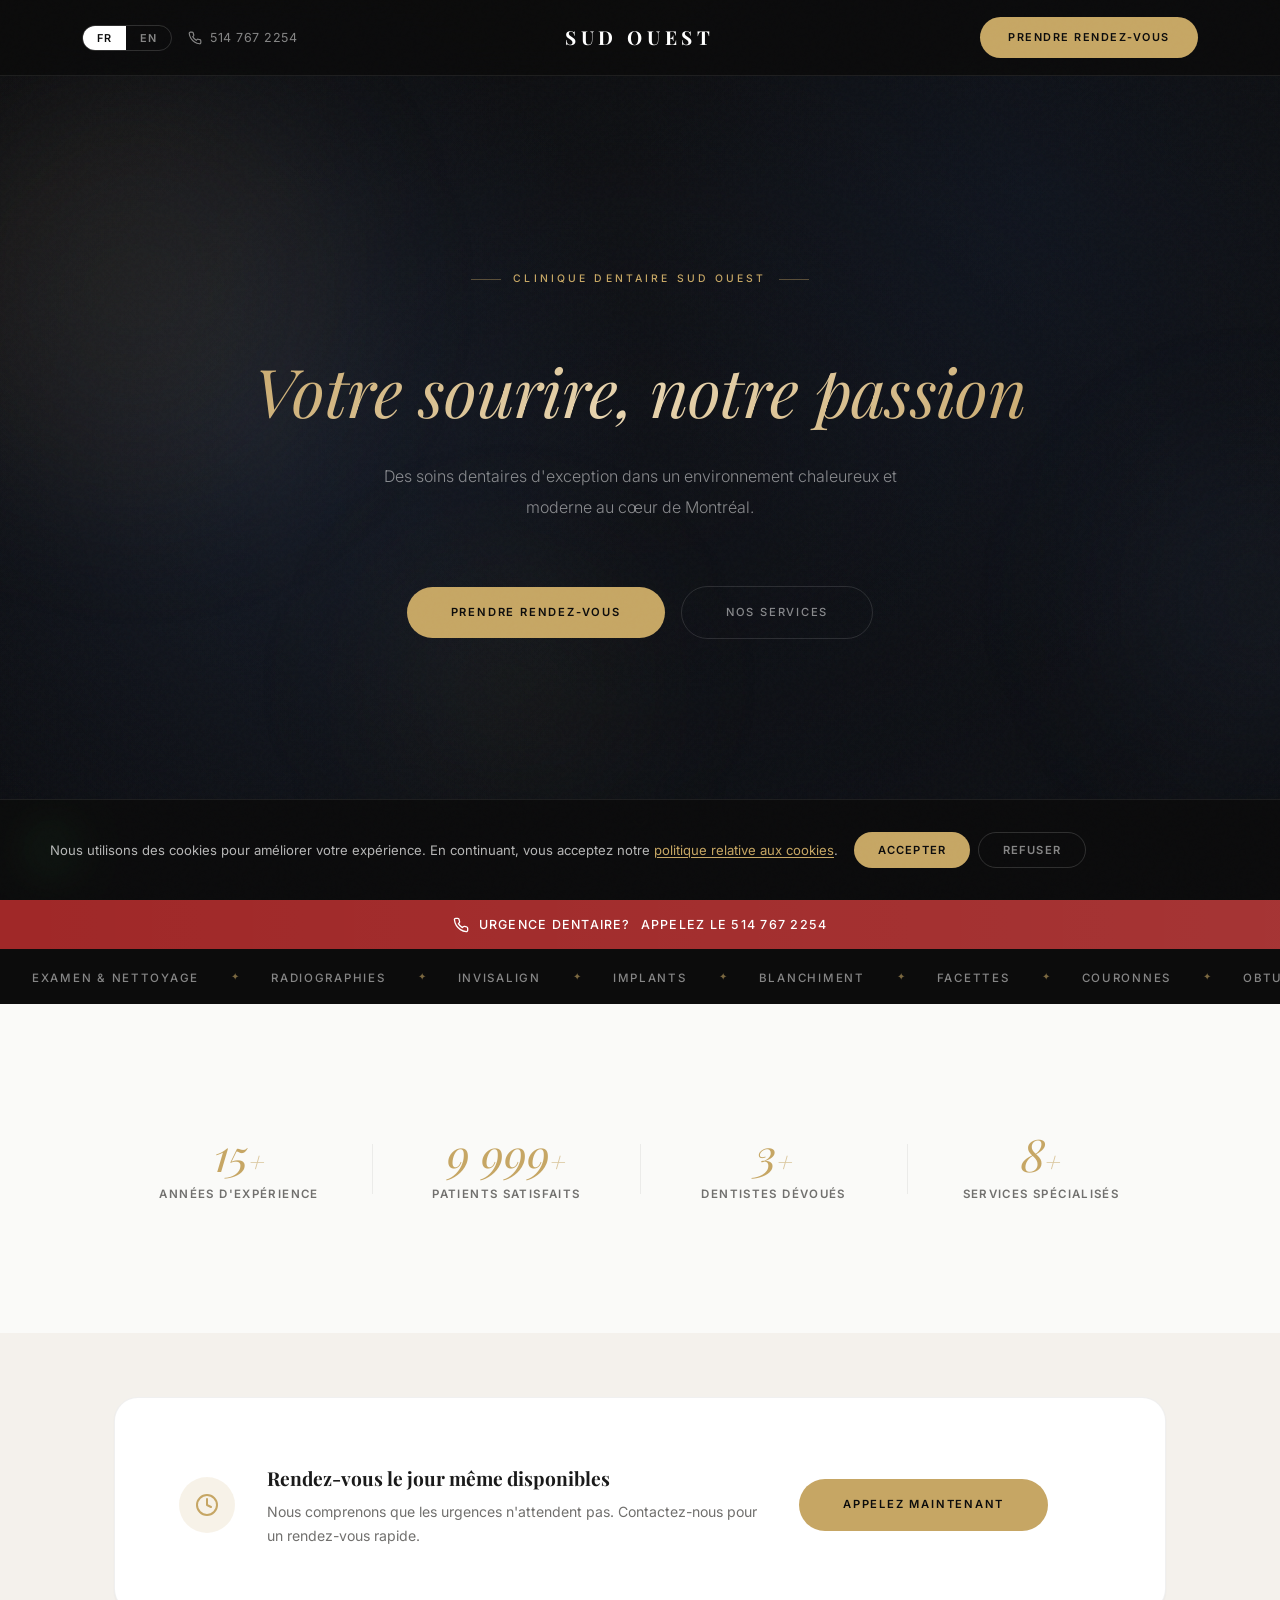
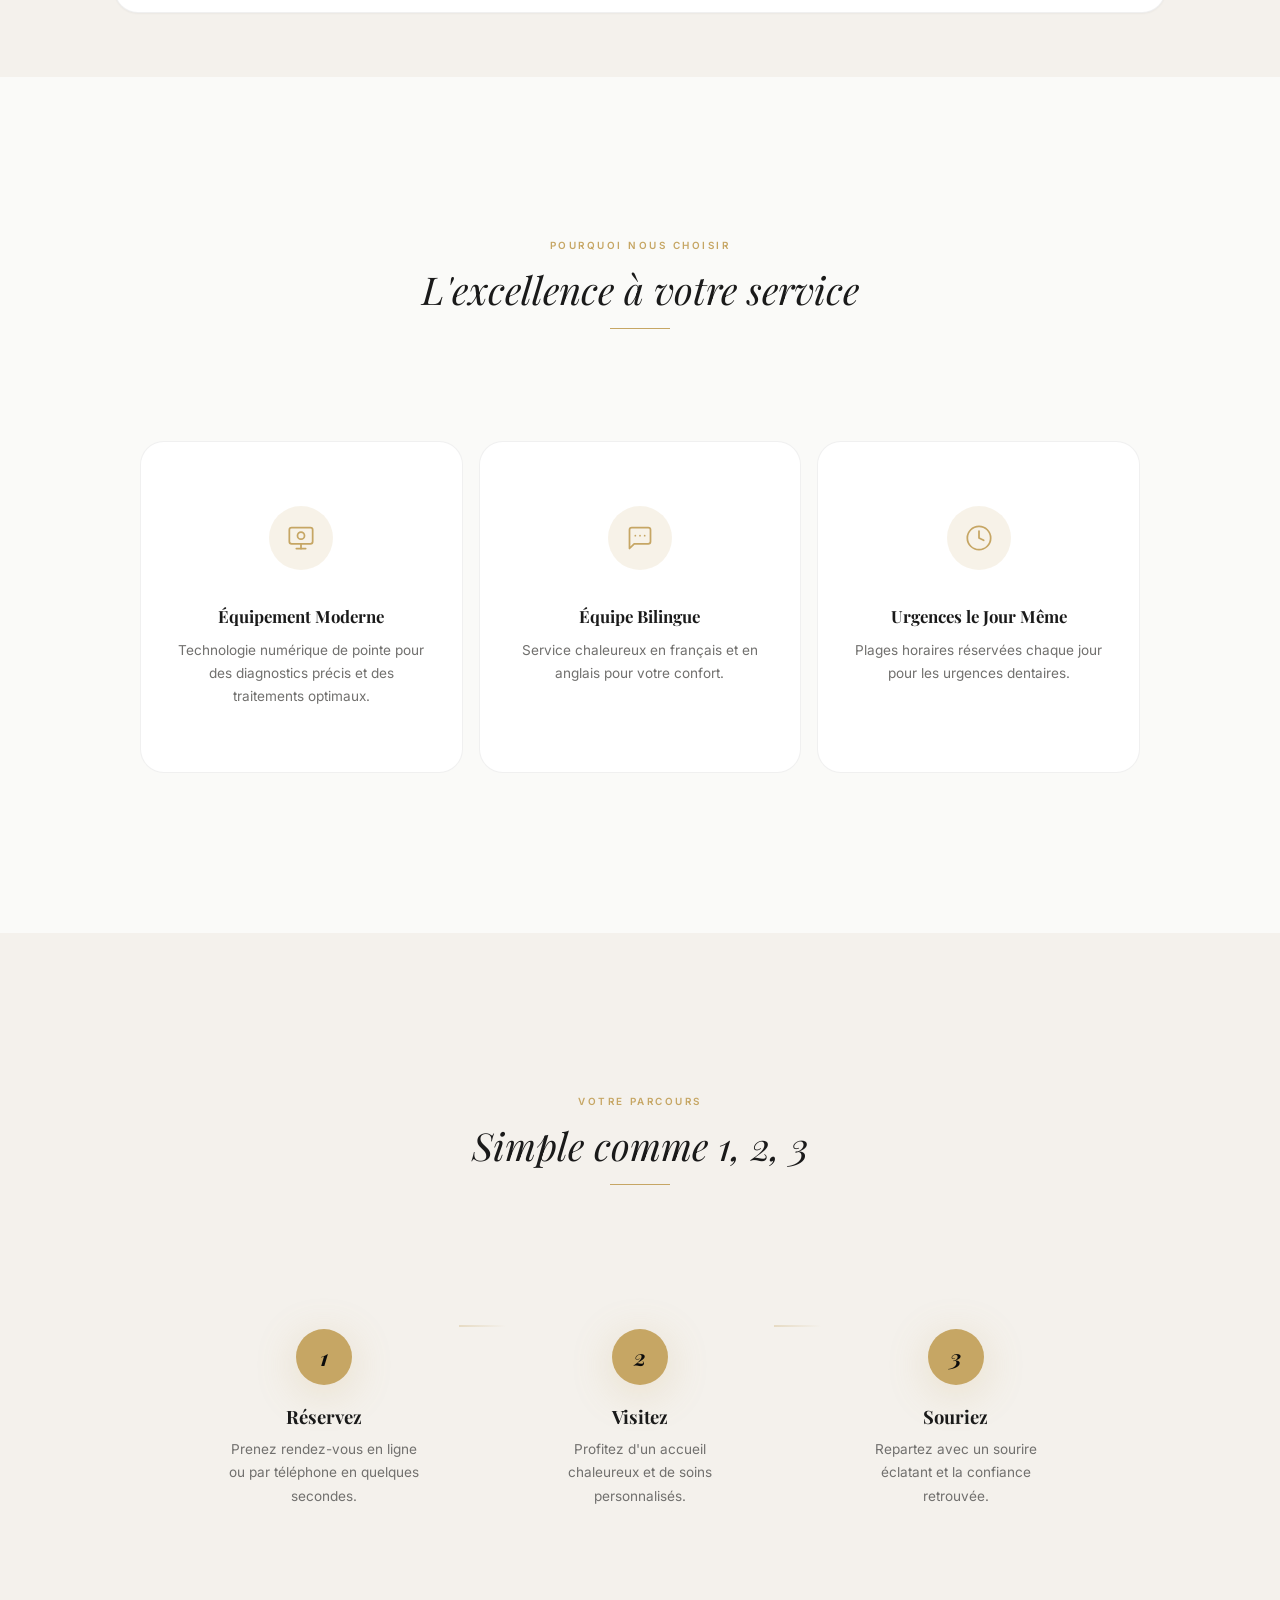
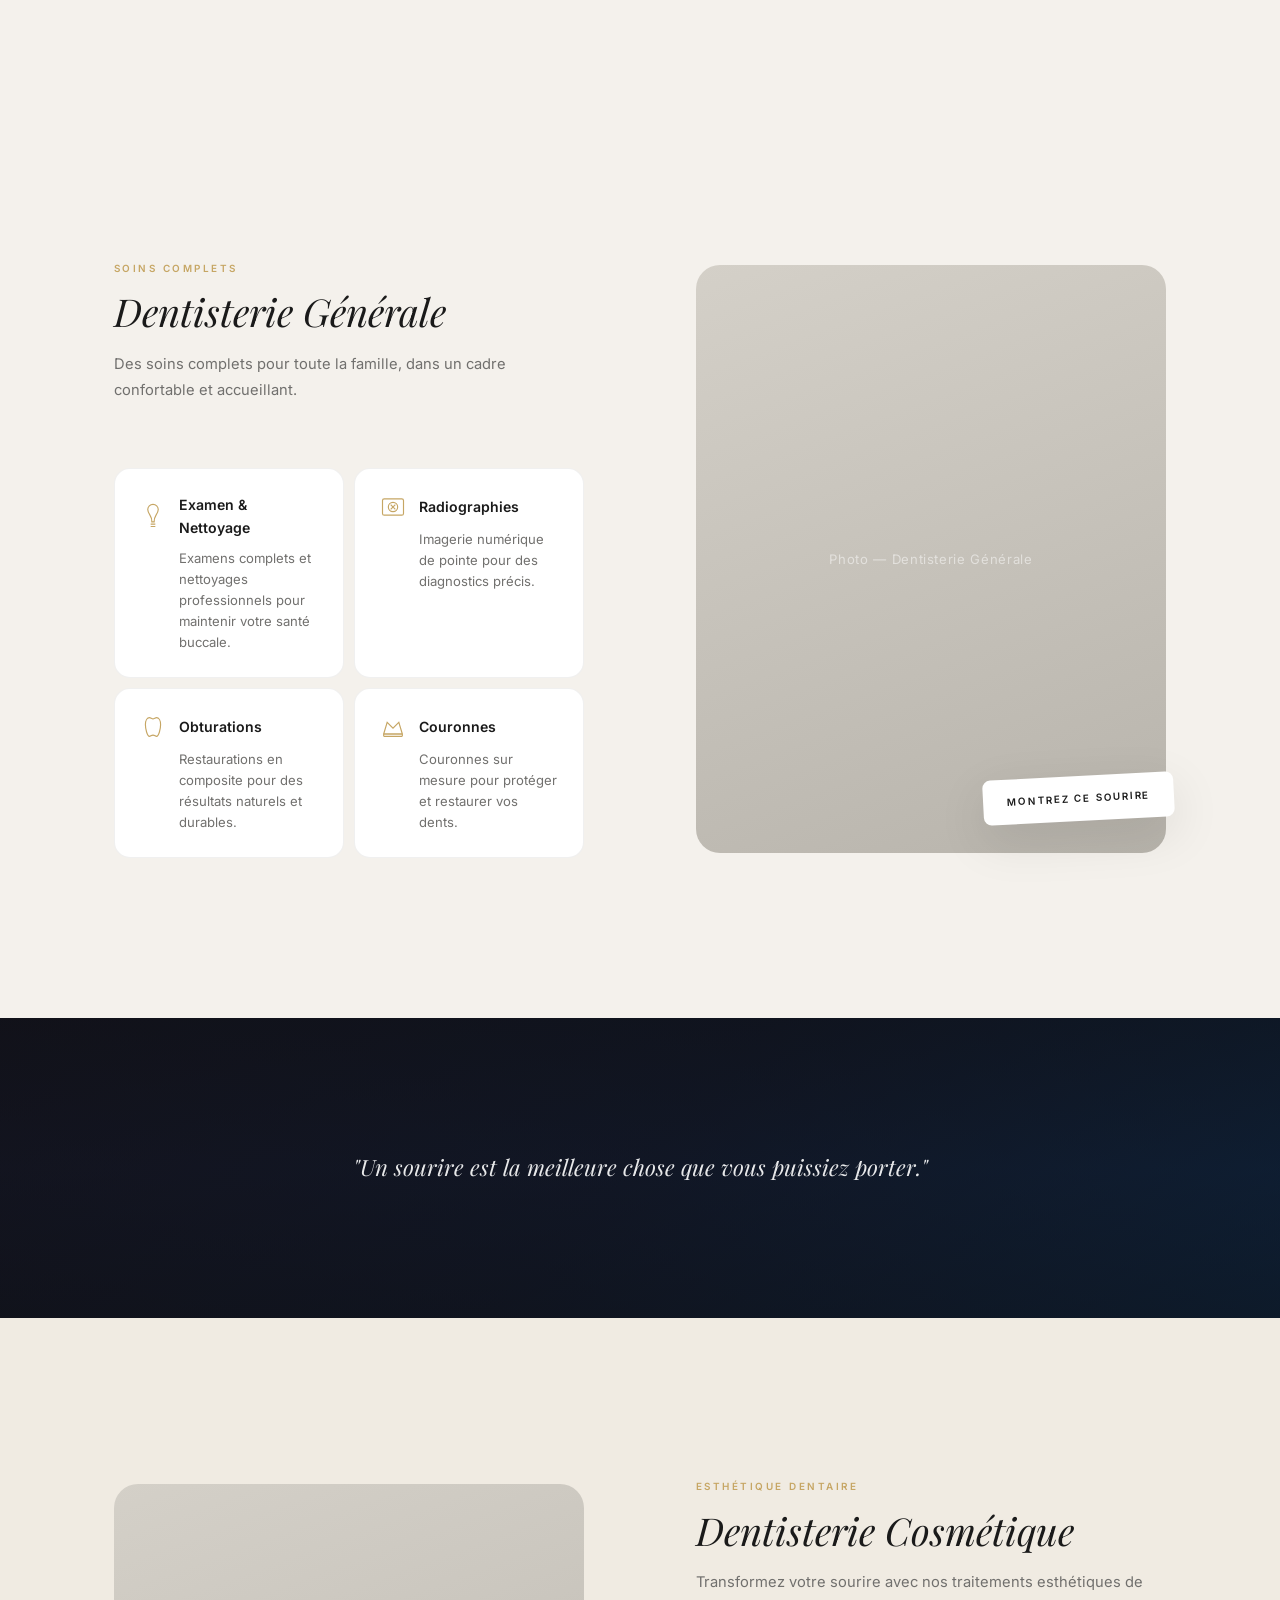
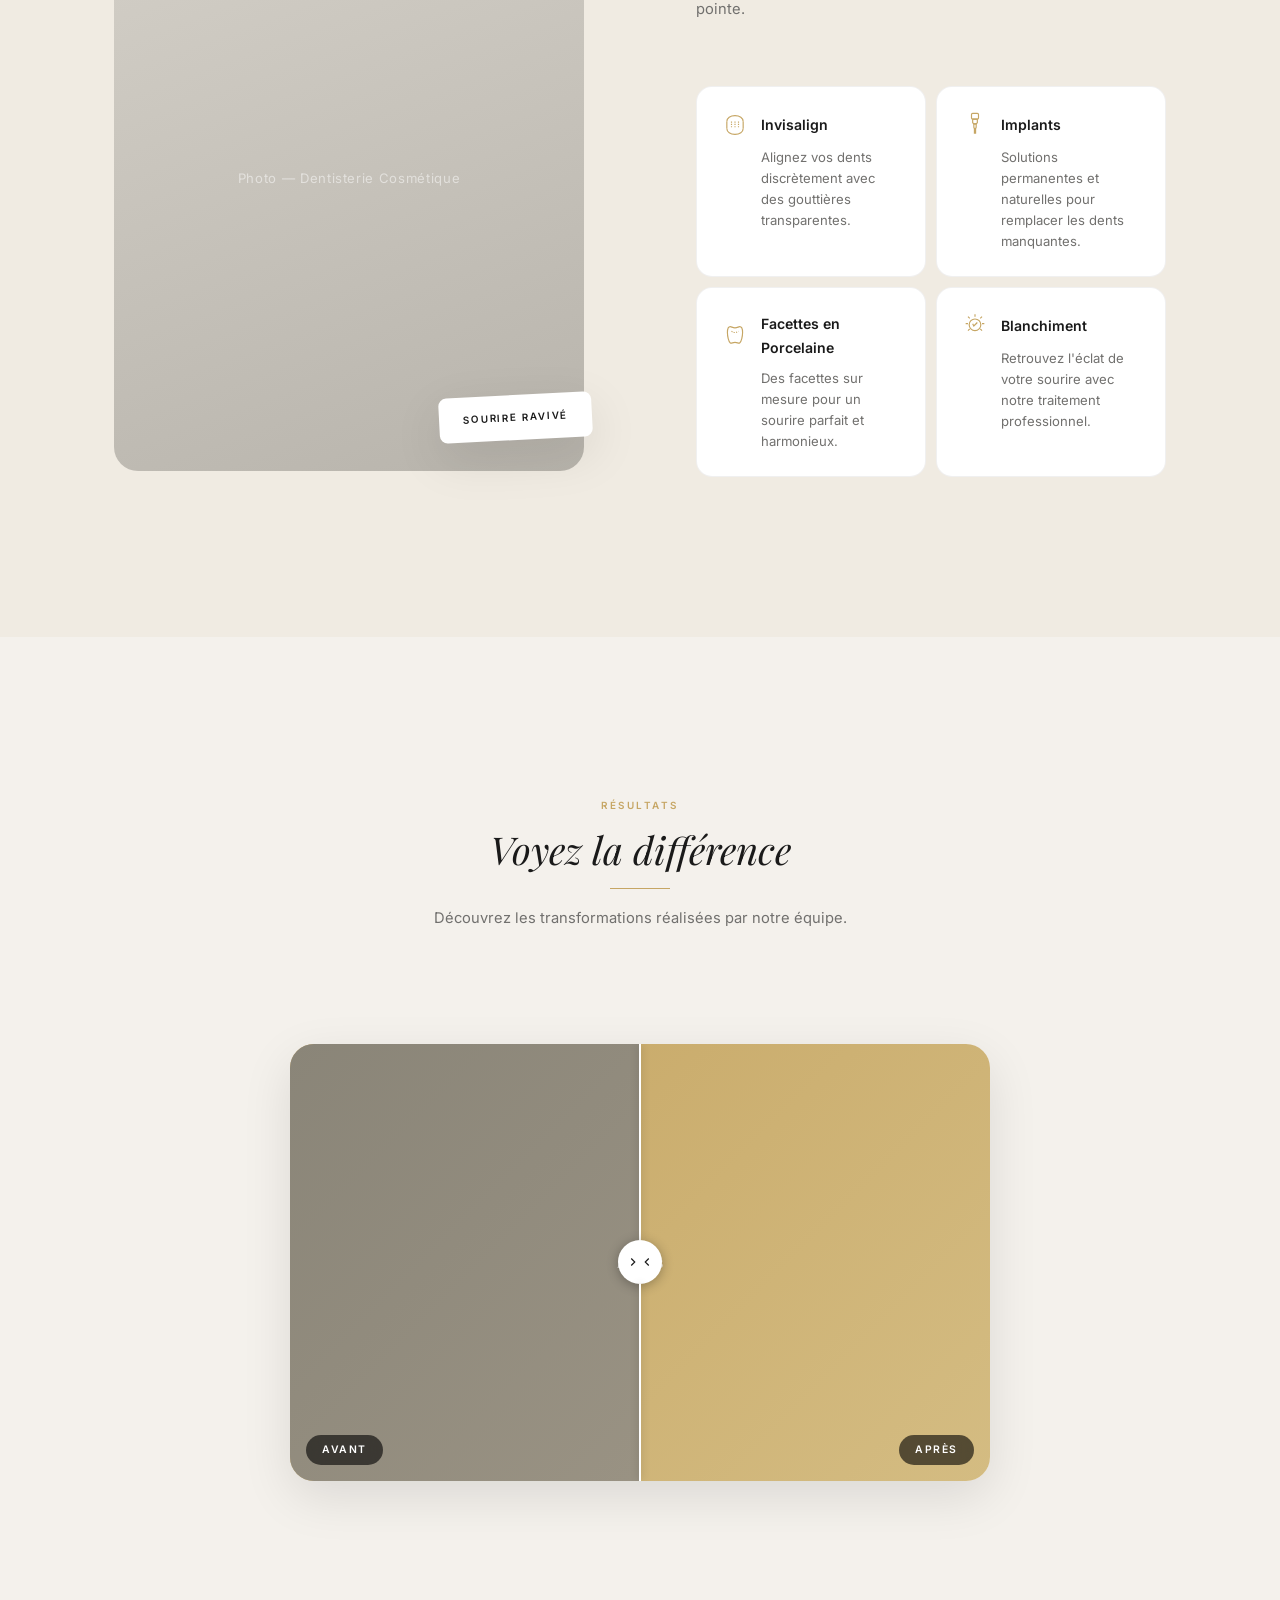
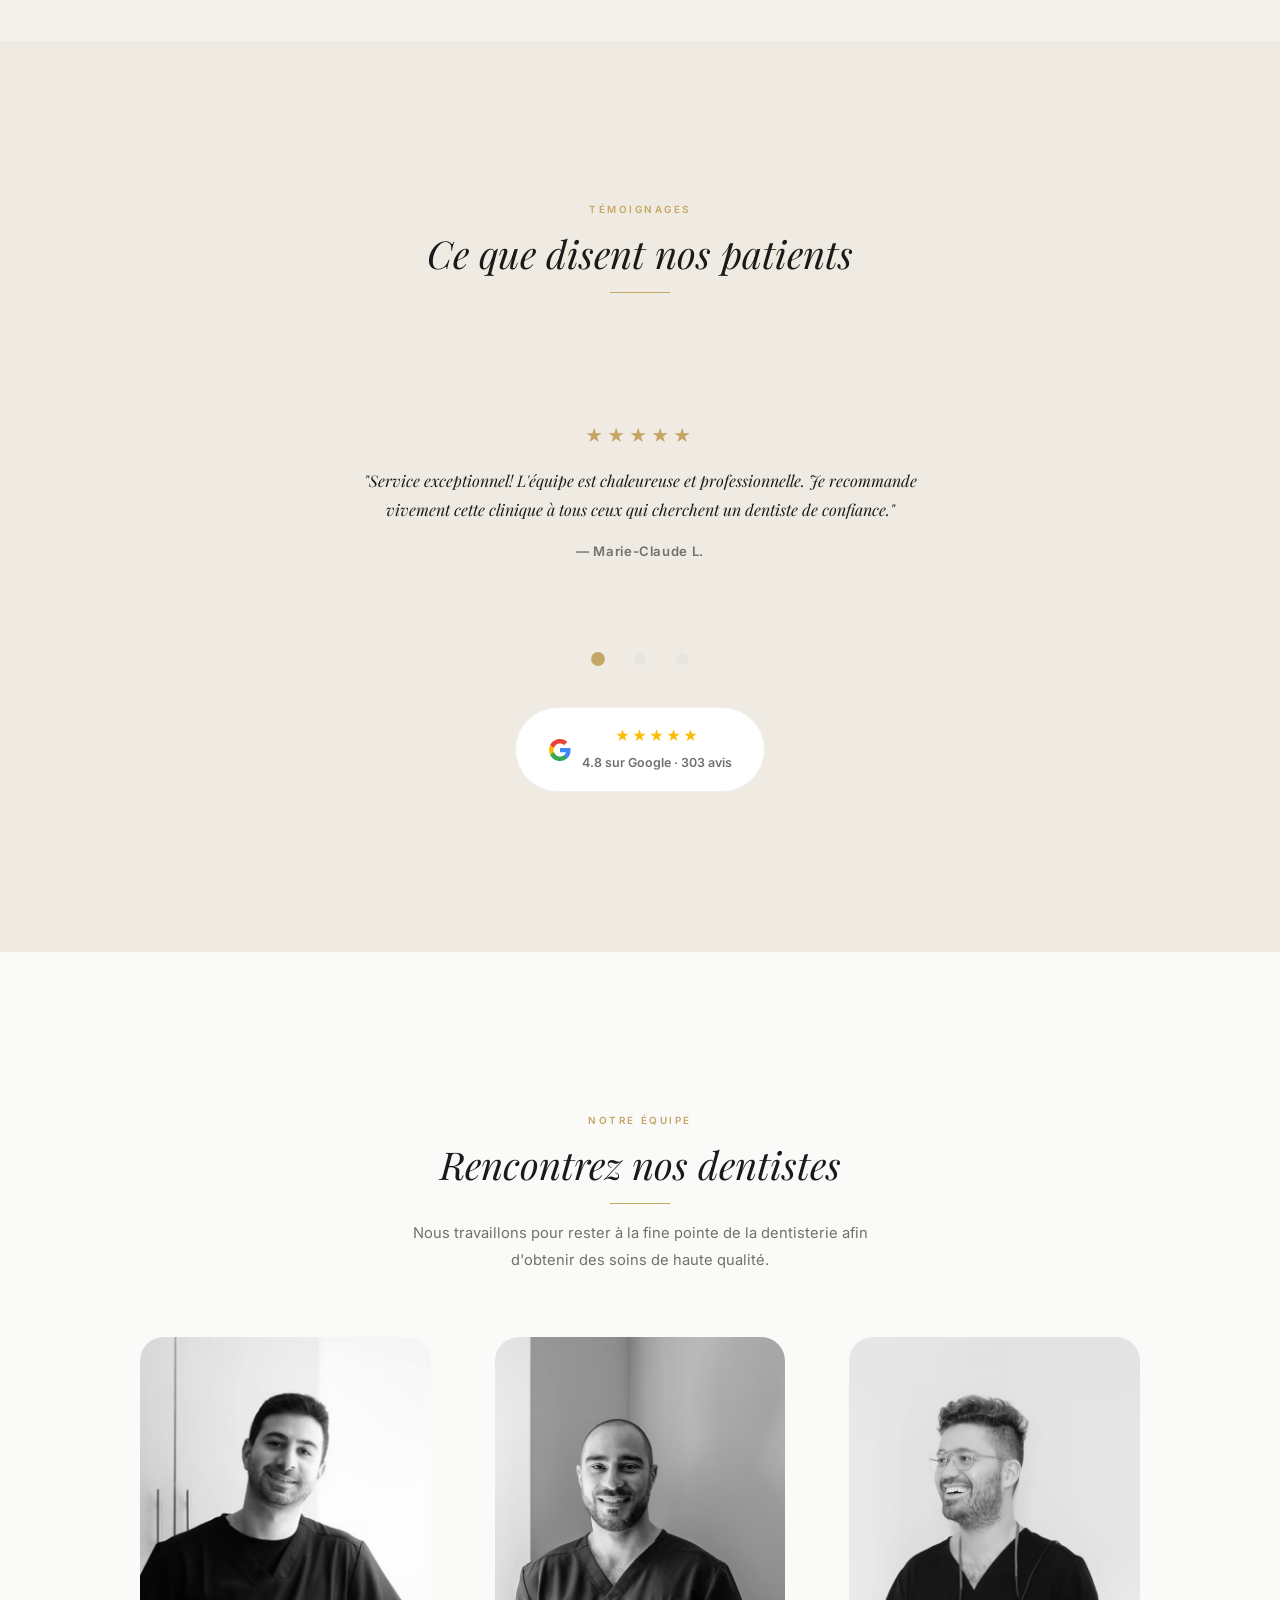
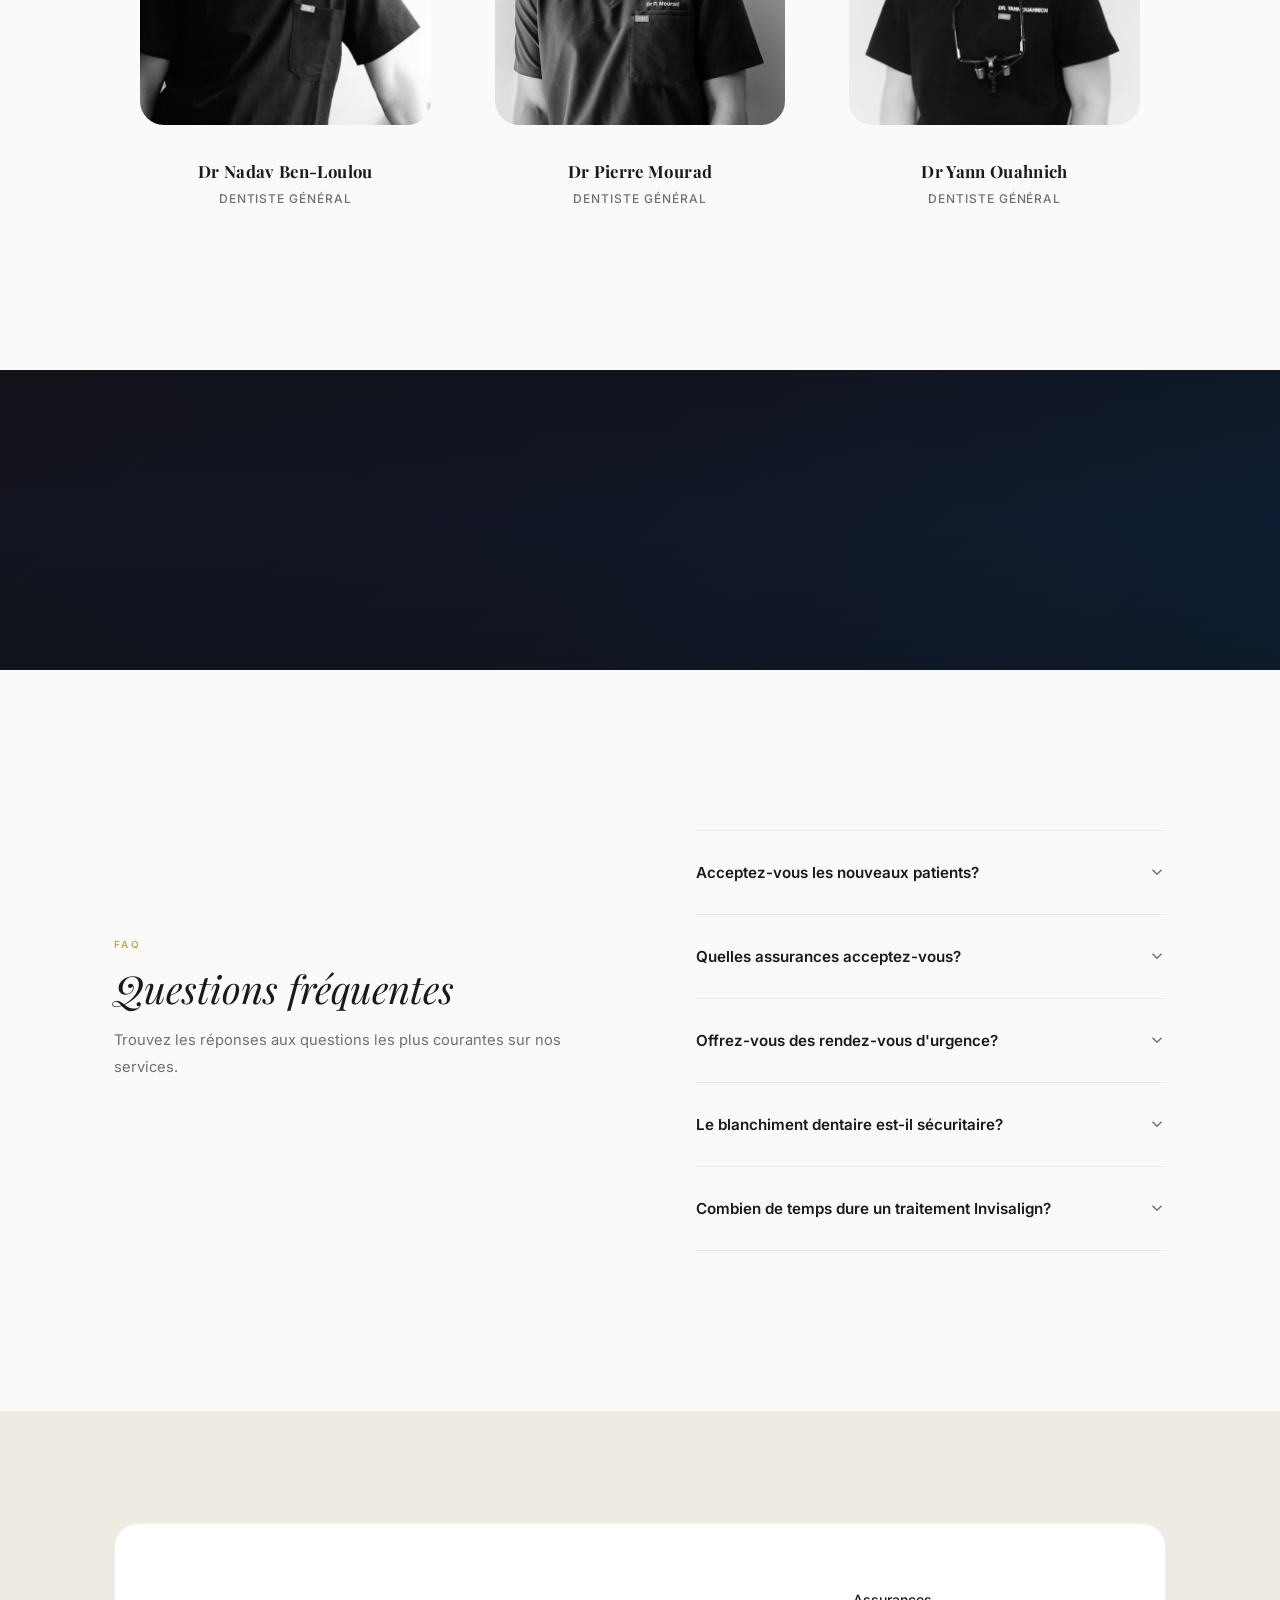
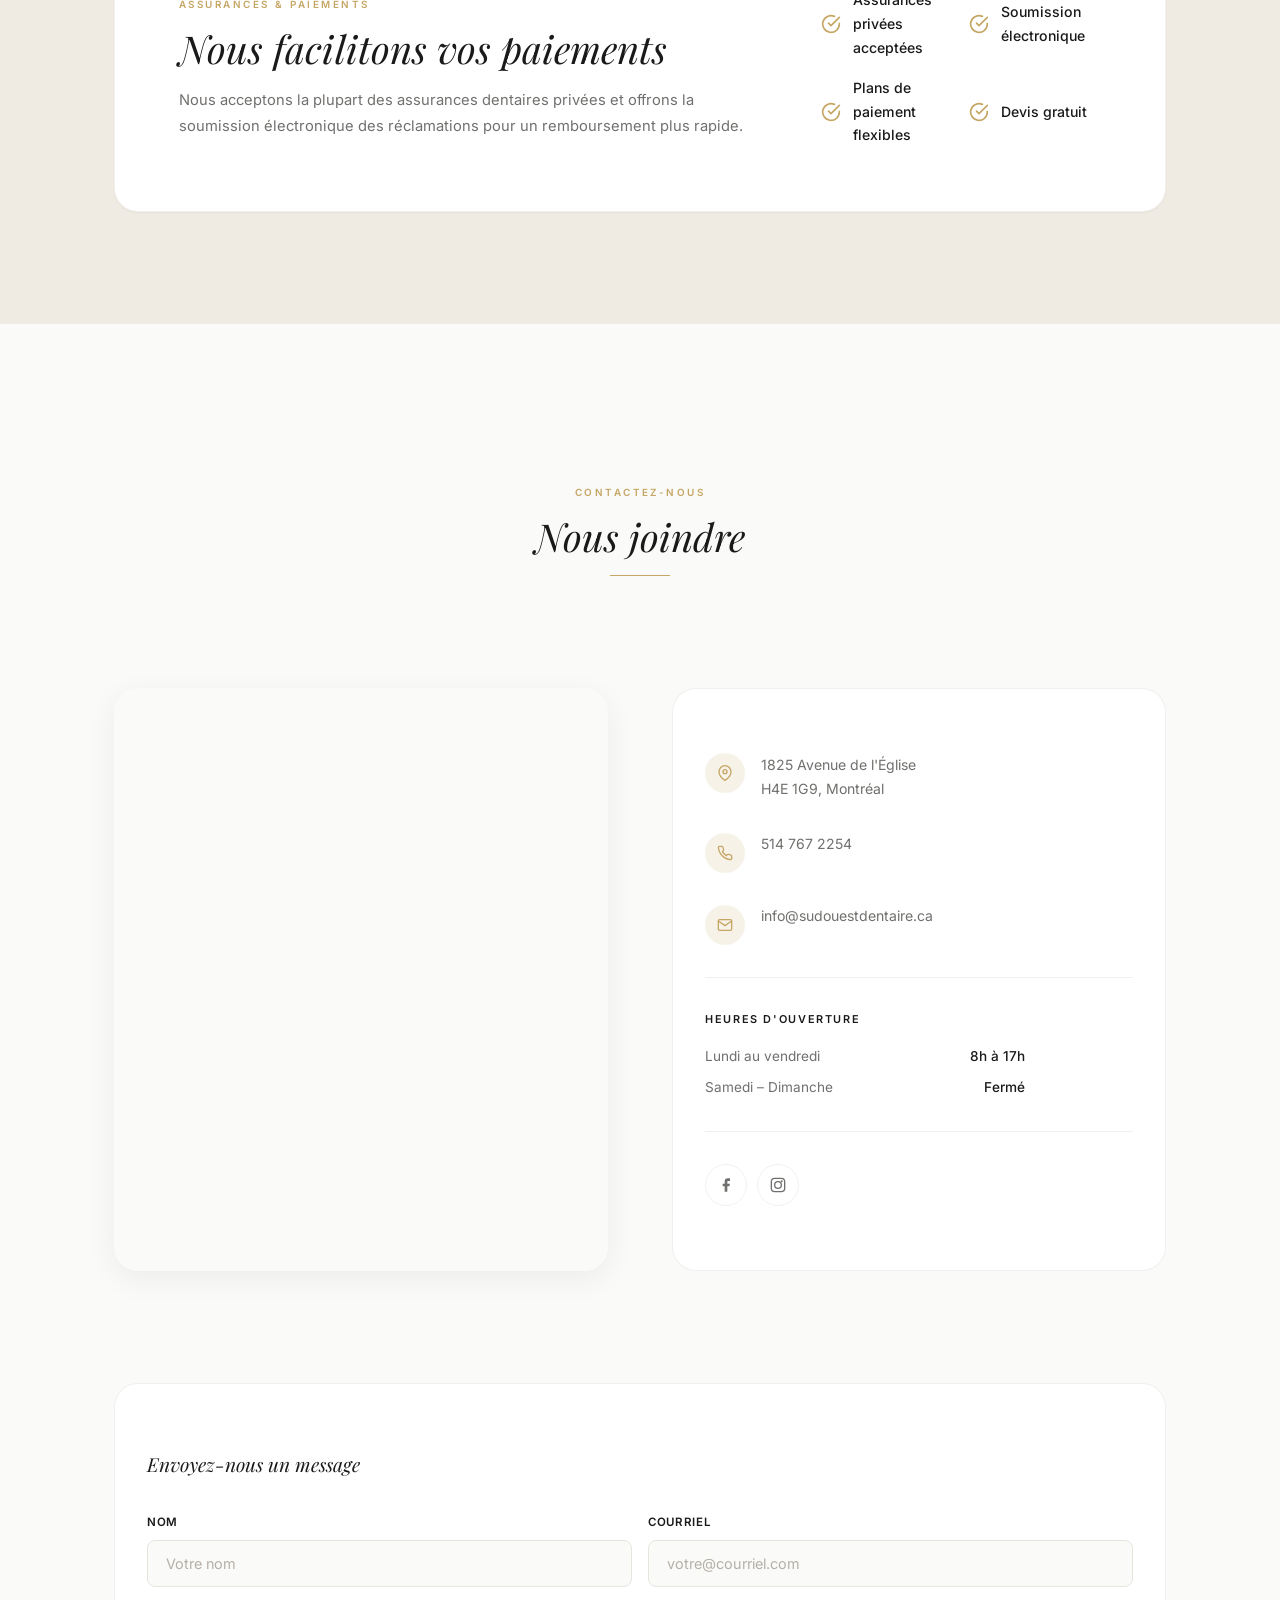
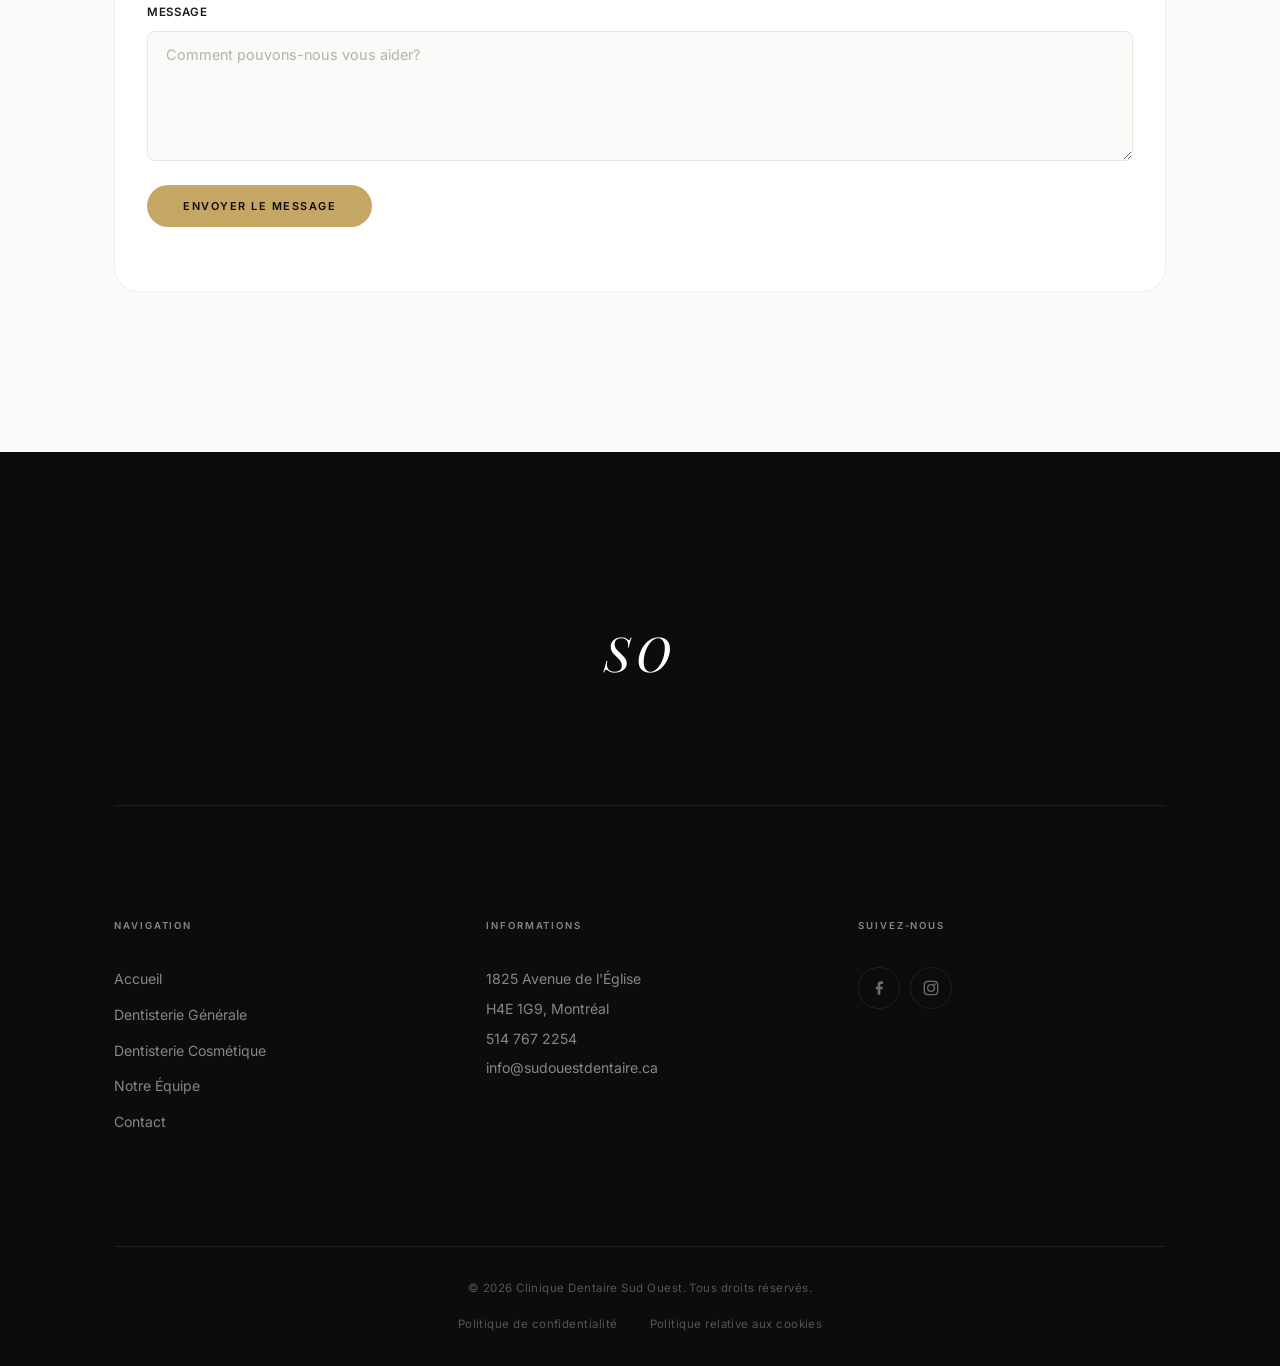
==== index.html @ 1491acb4 "Fix stats counter animation: wrap all features in safeCall to prevent cascade failures - Each featur" ====
<!DOCTYPE html>
<html lang="fr" translate="no">
<head>
  <meta charset="UTF-8">
  <meta name="google" content="notranslate">
  <meta name="viewport" content="width=device-width, initial-scale=1.0">
  <title>Clinique Dentaire Sud Ouest | Dentiste à Montréal</title>
  <meta name="description" content="Clinique Dentaire Sud Ouest — soins dentaires généraux et cosmétiques à Côte-Saint-Paul / Ville-Émard, Montréal. Prenez rendez-vous en ligne.">

  <!-- Open Graph -->
  <meta property="og:title" content="Clinique Dentaire Sud Ouest | Dentiste à Montréal">
  <meta property="og:description" content="Soins dentaires d'exception dans un environnement chaleureux et moderne.">
  <meta property="og:type" content="website">
  <meta property="og:url" content="https://sudouestdentaire.com">
  <meta name="twitter:card" content="summary_large_image">
  <meta property="og:image" content="https://sudouestdentaire.com/assets/images/og-image.jpg">
  <meta property="og:image:type" content="image/jpeg">
  <meta property="og:image:width" content="1200">
  <meta property="og:image:height" content="630">
  <meta name="twitter:image" content="https://sudouestdentaire.com/assets/images/og-image.jpg">

  <!-- Favicon -->
  <link rel="icon" type="image/x-icon" href="assets/favicon.ico">
  <link rel="icon" type="image/png" sizes="32x32" href="assets/favicon-32x32.png">
  <link rel="icon" type="image/png" sizes="16x16" href="assets/favicon-16x16.png">
  <link rel="apple-touch-icon" sizes="180x180" href="assets/apple-touch-icon.png">

  <link rel="manifest" href="manifest.json">
  <meta name="theme-color" content="#0c0c0c">

  <!-- Fonts -->
  <link rel="preconnect" href="https://fonts.googleapis.com">
  <link rel="preconnect" href="https://fonts.gstatic.com" crossorigin>
  <link href="https://fonts.googleapis.com/css2?family=Inter:wght@300;400;500;600;700&family=Playfair+Display:ital,wght@0,400;0,700;1,400&display=swap" rel="stylesheet">

  <!-- Analytics -->
  <script defer data-domain="sudouestdentaire.com" src="https://plausible.io/js/script.js"></script>

  <!-- Styles -->
  <link rel="stylesheet" href="css/variables.css?v=4">
  <link rel="stylesheet" href="css/styles.css?v=4">
  <link rel="stylesheet" href="css/animations.css?v=4">
  <link rel="stylesheet" href="css/responsive.css?v=4">

  <!-- Structured Data -->
  <script type="application/ld+json">
  {
    "@context": "https://schema.org",
    "@type": "Dentist",
    "name": "Clinique Dentaire Sud Ouest",
    "alternateName": "Sud Ouest Dental Clinic",
    "url": "https://sudouestdentaire.com",
    "telephone": "+1-514-767-2254",
    "email": "info@sudouestdentaire.ca",
    "address": {
      "@type": "PostalAddress",
      "streetAddress": "1825 Avenue de l'Église",
      "addressLocality": "Montréal",
      "addressRegion": "QC",
      "postalCode": "H4E 1G9",
      "addressCountry": "CA"
    },
    "geo": {
      "@type": "GeoCoordinates",
      "latitude": 45.4625,
      "longitude": -73.5880
    },
    "openingHoursSpecification": [
      {
        "@type": "OpeningHoursSpecification",
        "dayOfWeek": ["Monday", "Tuesday", "Wednesday", "Thursday", "Friday"],
        "opens": "08:00",
        "closes": "17:00"
      }
    ],
    "aggregateRating": {
      "@type": "AggregateRating",
      "ratingValue": "4.8",
      "bestRating": "5",
      "ratingCount": "303"
    },
    "sameAs": [
      "https://www.facebook.com/sudouestdentaire/",
      "https://www.instagram.com/sudouest_dentaire/"
    ]
  }
  </script>
</head>
<body>

  <!-- Preloader -->
  <div id="preloader" aria-hidden="true">
    <div class="preloader-inner">
      <div class="preloader-wordmark">SO</div>
      <div class="preloader-bar"><div class="preloader-fill"></div></div>
    </div>
  </div>

  <!-- Skip to content -->
  <a href="#services" class="skip-link">Skip to content</a>

  <!-- Page transition overlay -->
  <div class="page-transition" aria-hidden="true"></div>

  <!-- Scroll Progress Bar -->
  <div class="scroll-progress" aria-hidden="true"></div>


  <!-- ==================== NAVIGATION ==================== -->
  <nav class="nav" aria-label="Main navigation">
    <div class="nav-inner">
      <div class="nav-left">
        <div class="lang-switcher">
          <button class="lang-btn is-active" data-lang-switch="fr" aria-label="Français">FR</button>
          <button class="lang-btn" data-lang-switch="en" aria-label="English">EN</button>
        </div>
        <a href="tel:5147672254" class="nav-phone">
          <svg aria-hidden="true" viewBox="0 0 24 24" fill="none" stroke="currentColor" stroke-width="2" stroke-linecap="round" stroke-linejoin="round"><path d="M22 16.92v3a2 2 0 0 1-2.18 2 19.79 19.79 0 0 1-8.63-3.07 19.5 19.5 0 0 1-6-6 19.79 19.79 0 0 1-3.07-8.67A2 2 0 0 1 4.11 2h3a2 2 0 0 1 2 1.72 12.84 12.84 0 0 0 .7 2.81 2 2 0 0 1-.45 2.11L8.09 9.91a16 16 0 0 0 6 6l1.27-1.27a2 2 0 0 1 2.11-.45 12.84 12.84 0 0 0 2.81.7A2 2 0 0 1 22 16.92z"/></svg>
          <span data-i18n="nav.phone">514 767 2254</span>
        </a>
      </div>

      <a href="#hero" class="nav-wordmark">SUD OUEST</a>

      <div class="nav-actions-desktop">
        <a href="https://www.docclik.com/fr/clinic/12142/booking" class="btn-booking magnetic" target="_blank" rel="noopener noreferrer" data-i18n="nav.booking" data-i18n-href="booking.url">PRENDRE RENDEZ-VOUS</a>
      </div>

      <div class="nav-actions-mobile">
        <button class="hamburger" aria-label="Menu" aria-expanded="false" aria-controls="mobile-menu">
          <span></span>
          <span></span>
          <span></span>
        </button>
      </div>
    </div>
  </nav>

  <!-- Mobile Menu Overlay -->
  <div class="mobile-menu" id="mobile-menu" aria-hidden="true" role="dialog" aria-label="Menu">
    <div class="mobile-nav-link"><a href="#hero" data-i18n="mobile.home">Accueil</a></div>
    <div class="mobile-nav-link"><a href="#services" data-i18n="mobile.services">Services</a></div>
    <div class="mobile-nav-link"><a href="#team" data-i18n="mobile.team">Équipe</a></div>
    <div class="mobile-nav-link"><a href="#contact" data-i18n="mobile.contact">Contact</a></div>
    <div class="mobile-nav-link">
      <a href="https://www.docclik.com/fr/clinic/12142/booking" class="btn-booking" target="_blank" rel="noopener noreferrer" data-i18n="mobile.booking" data-i18n-href="booking.url">Prendre rendez-vous</a>
    </div>
  </div>

  <!-- ==================== HERO ==================== -->
  <section class="hero" id="hero">
    <div class="hero-bg"></div>
    <div class="hero-overlay"></div>
    <div class="hero-particles" aria-hidden="true"></div>
    <!-- Animated gradient orbs -->
    <div class="hero-orb hero-orb-1" aria-hidden="true"></div>
    <div class="hero-orb hero-orb-2" aria-hidden="true"></div>
    <div class="hero-orb hero-orb-3" aria-hidden="true"></div>
    <div class="hero-content">
      <p class="hero-eyebrow hero-anim" style="--delay: 0.3s" data-i18n="hero.eyebrow">CLINIQUE DENTAIRE SUD OUEST</p>
      <h1 class="hero-title hero-anim" style="--delay: 0.6s">
        <span class="split-text gold-foil" data-i18n="hero.title">Votre sourire, notre passion</span>
      </h1>
      <p class="hero-subtitle hero-anim typing-effect" style="--delay: 0.9s" data-i18n="hero.subtitle">Des soins dentaires d'exception dans un environnement chaleureux et moderne au cœur de Montréal.</p>
      <div class="hero-buttons hero-anim" style="--delay: 1.2s">
        <a href="https://www.docclik.com/fr/clinic/12142/booking" class="btn-primary magnetic" target="_blank" rel="noopener noreferrer" data-i18n="hero.cta_primary" data-i18n-href="booking.url">Prendre rendez-vous</a>
        <a href="#services" class="btn-ghost magnetic" data-i18n="hero.cta_secondary">Nos services</a>
      </div>
    </div>
    <div class="scroll-indicator" aria-hidden="true">
      <svg viewBox="0 0 24 24" fill="none" stroke="currentColor" stroke-width="1.5" stroke-linecap="round" stroke-linejoin="round"><polyline points="6 9 12 15 18 9"/></svg>
    </div>
  </section>

  <!-- ==================== EMERGENCY + SAME-DAY BANNER ==================== -->
  <section class="emergency">
    <div class="container">
      <a href="tel:5147672254">
        <svg class="pulse-icon" aria-hidden="true" viewBox="0 0 24 24" fill="none" stroke="currentColor" stroke-width="2" stroke-linecap="round" stroke-linejoin="round"><path d="M22 16.92v3a2 2 0 0 1-2.18 2 19.79 19.79 0 0 1-8.63-3.07 19.5 19.5 0 0 1-6-6 19.79 19.79 0 0 1-3.07-8.67A2 2 0 0 1 4.11 2h3a2 2 0 0 1 2 1.72 12.84 12.84 0 0 0 .7 2.81 2 2 0 0 1-.45 2.11L8.09 9.91a16 16 0 0 0 6 6l1.27-1.27a2 2 0 0 1 2.11-.45 12.84 12.84 0 0 0 2.81.7A2 2 0 0 1 22 16.92z"/></svg>
        <span data-i18n="emergency.text">URGENCE DENTAIRE?</span>
        <span data-i18n="emergency.phone">Appelez le 514 767 2254</span>
      </a>
    </div>
  </section>

  <!-- Marquee Ticker -->
  <div class="marquee" aria-hidden="true">
    <div class="marquee-track">
      <span class="marquee-item" data-i18n="marquee.item1">Examen & Nettoyage</span>
      <span class="marquee-separator">✦</span>
      <span class="marquee-item" data-i18n="marquee.item2">Radiographies</span>
      <span class="marquee-separator">✦</span>
      <span class="marquee-item" data-i18n="marquee.item3">Invisalign</span>
      <span class="marquee-separator">✦</span>
      <span class="marquee-item" data-i18n="marquee.item4">Implants</span>
      <span class="marquee-separator">✦</span>
      <span class="marquee-item" data-i18n="marquee.item5">Blanchiment</span>
      <span class="marquee-separator">✦</span>
      <span class="marquee-item" data-i18n="marquee.item6">Facettes</span>
      <span class="marquee-separator">✦</span>
      <span class="marquee-item" data-i18n="marquee.item7">Couronnes</span>
      <span class="marquee-separator">✦</span>
      <span class="marquee-item" data-i18n="marquee.item8">Obturations</span>
      <span class="marquee-separator">✦</span>
      <span class="marquee-item" data-i18n="marquee.item1">Examen & Nettoyage</span>
      <span class="marquee-separator">✦</span>
      <span class="marquee-item" data-i18n="marquee.item2">Radiographies</span>
      <span class="marquee-separator">✦</span>
      <span class="marquee-item" data-i18n="marquee.item3">Invisalign</span>
      <span class="marquee-separator">✦</span>
      <span class="marquee-item" data-i18n="marquee.item4">Implants</span>
      <span class="marquee-separator">✦</span>
      <span class="marquee-item" data-i18n="marquee.item5">Blanchiment</span>
      <span class="marquee-separator">✦</span>
      <span class="marquee-item" data-i18n="marquee.item6">Facettes</span>
      <span class="marquee-separator">✦</span>
      <span class="marquee-item" data-i18n="marquee.item7">Couronnes</span>
      <span class="marquee-separator">✦</span>
      <span class="marquee-item">Obturations</span>
      <span class="marquee-separator">✦</span>
    </div>
  </div>

  <main>

  <!-- ==================== STATS COUNTER ==================== -->
  <section class="section section-stats" data-animate>
    <div class="container">
      <div class="stats-grid">
        <div class="stat-item fade-up" data-animate style="--i: 0">
          <div class="stat-number" data-count="15" data-suffix="+">0</div>
          <div class="stat-label" data-i18n="stats.experience">Années d'expérience</div>
        </div>
        <div class="stat-divider" aria-hidden="true"></div>
        <div class="stat-item fade-up" data-animate style="--i: 1">
          <div class="stat-number" data-count="10000" data-suffix="+">0</div>
          <div class="stat-label" data-i18n="stats.patients">Patients satisfaits</div>
        </div>
        <div class="stat-divider" aria-hidden="true"></div>
        <div class="stat-item fade-up" data-animate style="--i: 2">
          <div class="stat-number" data-count="3">0</div>
          <div class="stat-label" data-i18n="stats.dentists">Dentistes dévoués</div>
        </div>
        <div class="stat-divider" aria-hidden="true"></div>
        <div class="stat-item fade-up" data-animate style="--i: 3">
          <div class="stat-number" data-count="8">0</div>
          <div class="stat-label" data-i18n="stats.services">Services spécialisés</div>
        </div>
      </div>
    </div>
  </section>

  <!-- ==================== SAME-DAY APPOINTMENT BANNER ==================== -->
  <section class="section-sameday">
    <div class="container">
      <div class="sameday-inner fade-up" data-animate>
        <div class="sameday-icon" aria-hidden="true">
          <svg viewBox="0 0 24 24" fill="none" stroke="currentColor" stroke-width="2" stroke-linecap="round" stroke-linejoin="round"><circle cx="12" cy="12" r="10"/><polyline points="12 6 12 12 16 14"/></svg>
        </div>
        <div class="sameday-text">
          <h3 data-i18n="sameday.title">Rendez-vous le jour même disponibles</h3>
          <p data-i18n="sameday.desc">Nous comprenons que les urgences n'attendent pas. Contactez-nous pour un rendez-vous rapide.</p>
        </div>
        <a href="tel:5147672254" class="btn-primary magnetic" data-i18n="sameday.cta">Appelez maintenant</a>
      </div>
    </div>
  </section>

  <!-- ==================== WHY CHOOSE US ==================== -->
  <section class="section section-why">
    <div class="container">
      <div class="section-header" style="text-align: center; margin-bottom: var(--space-2xl);">
        <p class="section-eyebrow fade-up" data-animate data-i18n="why.eyebrow">POURQUOI NOUS CHOISIR</p>
        <h2 class="section-title heading-reveal fade-up" data-animate style="--i: 1" data-i18n="why.title">L'excellence à votre service</h2>
      </div>
      <div class="why-grid">
        <div class="why-card fade-up" data-animate style="--i: 0">
          <div class="why-icon">
            <svg aria-hidden="true" viewBox="0 0 24 24" fill="none" stroke="currentColor" stroke-width="1.5" stroke-linecap="round" stroke-linejoin="round"><rect x="2" y="3" width="20" height="14" rx="2"/><path d="M8 21h8"/><path d="M12 17v4"/><circle cx="12" cy="10" r="3"/></svg>
          </div>
          <h3 data-i18n="why.feature1_title">Équipement Moderne</h3>
          <p data-i18n="why.feature1_desc">Technologie numérique de pointe pour des diagnostics précis et des traitements optimaux.</p>
        </div>
        <div class="why-card fade-up" data-animate style="--i: 1">
          <div class="why-icon">
            <svg aria-hidden="true" viewBox="0 0 24 24" fill="none" stroke="currentColor" stroke-width="1.5" stroke-linecap="round" stroke-linejoin="round"><path d="M21 15a2 2 0 0 1-2 2H7l-4 4V5a2 2 0 0 1 2-2h14a2 2 0 0 1 2 2z"/><path d="M8 10h.01"/><path d="M12 10h.01"/><path d="M16 10h.01"/></svg>
          </div>
          <h3 data-i18n="why.feature2_title">Équipe Bilingue</h3>
          <p data-i18n="why.feature2_desc">Service chaleureux en français et en anglais pour votre confort.</p>
        </div>
        <div class="why-card fade-up" data-animate style="--i: 2">
          <div class="why-icon">
            <svg aria-hidden="true" viewBox="0 0 24 24" fill="none" stroke="currentColor" stroke-width="1.5" stroke-linecap="round" stroke-linejoin="round"><circle cx="12" cy="12" r="10"/><polyline points="12 6 12 12 16 14"/></svg>
          </div>
          <h3 data-i18n="why.feature3_title">Urgences le Jour Même</h3>
          <p data-i18n="why.feature3_desc">Plages horaires réservées chaque jour pour les urgences dentaires.</p>
        </div>
      </div>
    </div>
  </section>

  <!-- ==================== PATIENT JOURNEY ==================== -->
  <section class="section section-journey">
    <div class="container">
      <div class="section-header" style="text-align: center; margin-bottom: var(--space-2xl);">
        <p class="section-eyebrow fade-up" data-animate data-i18n="journey.eyebrow">VOTRE PARCOURS</p>
        <h2 class="section-title heading-reveal fade-up" data-animate style="--i: 1" data-i18n="journey.title">Simple comme 1, 2, 3</h2>
      </div>
      <div class="journey-steps">
        <div class="journey-step fade-up" data-animate style="--i: 0">
          <div class="journey-number">1</div>
          <h3 data-i18n="journey.step1_title">Réservez</h3>
          <p data-i18n="journey.step1_desc">Prenez rendez-vous en ligne ou par téléphone en quelques secondes.</p>
        </div>
        <div class="journey-connector" aria-hidden="true"></div>
        <div class="journey-step fade-up" data-animate style="--i: 1">
          <div class="journey-number">2</div>
          <h3 data-i18n="journey.step2_title">Visitez</h3>
          <p data-i18n="journey.step2_desc">Profitez d'un accueil chaleureux et de soins personnalisés.</p>
        </div>
        <div class="journey-connector" aria-hidden="true"></div>
        <div class="journey-step fade-up" data-animate style="--i: 2">
          <div class="journey-number">3</div>
          <h3 data-i18n="journey.step3_title">Souriez</h3>
          <p data-i18n="journey.step3_desc">Repartez avec un sourire éclatant et la confiance retrouvée.</p>
        </div>
      </div>
    </div>
  </section>

  <!-- ==================== GENERAL DENTISTRY ==================== -->
  <section class="section section-general" id="services">
    <div class="container">
      <div class="section-two-col">
        <div>
          <div class="section-header">
            <p class="section-eyebrow slide-left" data-animate data-i18n="general.eyebrow">SOINS COMPLETS</p>
            <h2 class="section-title slide-left" data-animate style="--i: 1" data-i18n="general.title">Dentisterie Générale</h2>
            <p class="section-subtitle slide-left" data-animate style="--i: 2" data-i18n="general.subtitle">Des soins complets pour toute la famille, dans un cadre confortable et accueillant.</p>
          </div>
          <div class="services-grid stagger" data-animate>
            <div class="service-card card-hover fade-up" data-animate style="--i: 0">
              <div class="service-card-header">
                <svg aria-hidden="true" viewBox="0 0 48 48" fill="none" stroke="currentColor" stroke-width="2"><path d="M24 4c-5 0-9 4-9 9 0 4 2 7 4 10s3 7 3 11h4c0-4 1-8 3-11s4-6 4-10c0-5-4-9-9-9z"/><line x1="20" y1="38" x2="28" y2="38"/><line x1="20" y1="42" x2="28" y2="42"/></svg>
                <h3 data-i18n="general.service1.title">Examen & Nettoyage</h3>
              </div>
              <p data-i18n="general.service1.desc">Examens complets et nettoyages professionnels pour maintenir votre santé buccale.</p>
            </div>
            <div class="service-card card-hover fade-up" data-animate style="--i: 1">
              <div class="service-card-header">
                <svg aria-hidden="true" viewBox="0 0 48 48" fill="none" stroke="currentColor" stroke-width="2"><rect x="6" y="10" width="36" height="28" rx="3"/><circle cx="24" cy="24" r="8"/><path d="M20 20l8 8M28 20l-8 8"/></svg>
                <h3 data-i18n="general.service2.title">Radiographies</h3>
              </div>
              <p data-i18n="general.service2.desc">Imagerie numérique de pointe pour des diagnostics précis.</p>
            </div>
            <div class="service-card card-hover fade-up" data-animate style="--i: 2">
              <div class="service-card-header">
                <svg aria-hidden="true" viewBox="0 0 48 48" fill="none" stroke="currentColor" stroke-width="2"><path d="M18 8c-4 0-7 5-7 12s3 20 7 20c2 0 3-2 6-2s4 2 6 2c4 0 7-13 7-20s-3-12-7-12c-2 0-4 2-6 2s-4-2-6-2z"/></svg>
                <h3 data-i18n="general.service3.title">Obturations</h3>
              </div>
              <p data-i18n="general.service3.desc">Restaurations en composite pour des résultats naturels et durables.</p>
            </div>
            <div class="service-card card-hover fade-up" data-animate style="--i: 3">
              <div class="service-card-header">
                <svg aria-hidden="true" viewBox="0 0 48 48" fill="none" stroke="currentColor" stroke-width="2"><path d="M8 36l6-20 10 10 10-10 6 20z"/><rect x="8" y="36" width="32" height="4" rx="1"/></svg>
                <h3 data-i18n="general.service4.title">Couronnes</h3>
              </div>
              <p data-i18n="general.service4.desc">Couronnes sur mesure pour protéger et restaurer vos dents.</p>
            </div>
          </div>
        </div>
        <div class="section-image scale-in" data-animate>
          <div class="image-placeholder">
            <span>Photo — Dentisterie Générale</span>
          </div>
          <div class="image-badge" data-i18n="general.badge">MONTREZ CE SOURIRE</div>
        </div>
      </div>
    </div>
  </section>

  <!-- ==================== PARALLAX DIVIDER ==================== -->
  <div class="parallax-divider" aria-hidden="true">
    <div class="parallax-divider-bg"></div>
    <div class="parallax-divider-content">
      <p class="parallax-quote" data-i18n="divider.quote">"Un sourire est la meilleure chose que vous puissiez porter."</p>
    </div>
  </div>

  <!-- ==================== COSMETIC DENTISTRY ==================== -->
  <section class="section section-cosmetic" id="cosmetic">
    <div class="container">
      <div class="section-two-col">
        <div class="section-image scale-in" data-animate>
          <div class="image-placeholder">
            <span>Photo — Dentisterie Cosmétique</span>
          </div>
          <div class="image-badge" data-i18n="cosmetic.badge">SOURIRE RAVIVÉ</div>
        </div>
        <div>
          <div class="section-header">
            <p class="section-eyebrow slide-right" data-animate data-i18n="cosmetic.eyebrow">ESTHÉTIQUE DENTAIRE</p>
            <h2 class="section-title slide-right" data-animate style="--i: 1" data-i18n="cosmetic.title">Dentisterie Cosmétique</h2>
            <p class="section-subtitle slide-right" data-animate style="--i: 2" data-i18n="cosmetic.subtitle">Transformez votre sourire avec nos traitements esthétiques de pointe.</p>
          </div>
          <div class="services-grid stagger" data-animate>
            <div class="service-card card-hover fade-up" data-animate style="--i: 0">
              <div class="service-card-header">
                <svg aria-hidden="true" viewBox="0 0 48 48" fill="none" stroke="currentColor" stroke-width="2"><path d="M10 18c0-6 6-10 14-10s14 4 14 10"/><path d="M10 30c0 6 6 10 14 10s14-4 14-10"/><path d="M10 18v12M38 18v12"/><line x1="18" y1="18" x2="18" y2="30" stroke-dasharray="2 2"/><line x1="24" y1="18" x2="24" y2="30" stroke-dasharray="2 2"/><line x1="30" y1="18" x2="30" y2="30" stroke-dasharray="2 2"/></svg>
                <h3 data-i18n="cosmetic.service1.title">Invisalign</h3>
              </div>
              <p data-i18n="cosmetic.service1.desc">Alignez vos dents discrètement avec des gouttières transparentes.</p>
            </div>
            <div class="service-card card-hover fade-up" data-animate style="--i: 1">
              <div class="service-card-header">
                <svg aria-hidden="true" viewBox="0 0 48 48" fill="none" stroke="currentColor" stroke-width="2"><rect x="18" y="4" width="12" height="10" rx="2"/><path d="M20 14h8v6l-2 2h-4l-2-2z"/><path d="M22 22h4v6l-1 2h-2l-1-2z"/><path d="M23 30h2v8h-2z"/></svg>
                <h3 data-i18n="cosmetic.service2.title">Implants</h3>
              </div>
              <p data-i18n="cosmetic.service2.desc">Solutions permanentes et naturelles pour remplacer les dents manquantes.</p>
            </div>
            <div class="service-card card-hover fade-up" data-animate style="--i: 2">
              <div class="service-card-header">
                <svg aria-hidden="true" viewBox="0 0 48 48" fill="none" stroke="currentColor" stroke-width="2"><path d="M16 8c-3 0-5 4-5 10s2 16 5 18c2 1 4-1 8-1s6 2 8 1c3-2 5-12 5-18s-2-10-5-10c-2 0-4 2-8 2s-6-2-8-2z"/><path d="M18 16c0 0 3 2 6 2s6-2 6-2" stroke-dasharray="2 2"/></svg>
                <h3 data-i18n="cosmetic.service3.title">Facettes en Porcelaine</h3>
              </div>
              <p data-i18n="cosmetic.service3.desc">Des facettes sur mesure pour un sourire parfait et harmonieux.</p>
            </div>
            <div class="service-card card-hover fade-up" data-animate style="--i: 3">
              <div class="service-card-header">
                <svg aria-hidden="true" viewBox="0 0 48 48" fill="none" stroke="currentColor" stroke-width="2"><path d="M24 4v4M36 8l-3 3M40 20h-4M36 32l-3-3M12 8l3 3M8 20h4M12 32l3-3"/><circle cx="24" cy="22" r="10"/><path d="M20 20l2 4 6-6"/></svg>
                <h3 data-i18n="cosmetic.service4.title">Blanchiment</h3>
              </div>
              <p data-i18n="cosmetic.service4.desc">Retrouvez l'éclat de votre sourire avec notre traitement professionnel.</p>
            </div>
          </div>
        </div>
      </div>
    </div>
  </section>

  <!-- ==================== BEFORE / AFTER SLIDER ==================== -->
  <section class="section section-beforeafter">
    <div class="container">
      <div class="section-header" style="text-align: center; margin-bottom: var(--space-2xl);">
        <p class="section-eyebrow fade-up" data-animate data-i18n="beforeafter.eyebrow">RÉSULTATS</p>
        <h2 class="section-title heading-reveal fade-up" data-animate style="--i: 1" data-i18n="beforeafter.title">Voyez la différence</h2>
        <p class="section-subtitle fade-up" data-animate style="--i: 2; margin-left: auto; margin-right: auto;" data-i18n="beforeafter.subtitle">Découvrez les transformations réalisées par notre équipe.</p>
      </div>
      <div class="ba-slider scale-in" data-animate>
        <div class="ba-image ba-before">
          <div class="ba-placeholder ba-placeholder-before">
            <span data-i18n="beforeafter.before_label">Avant</span>
          </div>
          <span class="ba-label ba-label-before" data-i18n="beforeafter.before">AVANT</span>
        </div>
        <div class="ba-image ba-after">
          <div class="ba-placeholder ba-placeholder-after">
            <span data-i18n="beforeafter.after_label">Après</span>
          </div>
          <span class="ba-label ba-label-after" data-i18n="beforeafter.after">APRÈS</span>
        </div>
        <div class="ba-handle" aria-label="Drag to compare">
          <div class="ba-handle-line"></div>
          <div class="ba-handle-circle">
            <svg aria-hidden="true" viewBox="0 0 24 24" fill="none" stroke="currentColor" stroke-width="2"><polyline points="9 18 15 12 9 6"/></svg>
            <svg aria-hidden="true" viewBox="0 0 24 24" fill="none" stroke="currentColor" stroke-width="2"><polyline points="15 18 9 12 15 6"/></svg>
          </div>
          <div class="ba-handle-line"></div>
        </div>
      </div>
    </div>
  </section>

  <!-- ==================== TESTIMONIALS ==================== -->
  <section class="section section-testimonials">
    <div class="container">
      <div class="section-header" style="text-align: center;">
        <p class="section-eyebrow fade-up" data-animate data-i18n="testimonials.eyebrow">TÉMOIGNAGES</p>
        <h2 class="section-title heading-reveal fade-up" data-animate style="--i: 1" data-i18n="testimonials.title">Ce que disent nos patients</h2>
      </div>
      <div class="testimonials-carousel scale-in" data-animate>
        <div class="testimonial-track">
          <div class="testimonial-card is-active">
            <div class="testimonial-stars" aria-hidden="true">★★★★★</div>
            <blockquote data-i18n="testimonials.quote1">"Service exceptionnel! L'équipe est chaleureuse et professionnelle. Je recommande vivement cette clinique à tous ceux qui cherchent un dentiste de confiance."</blockquote>
            <cite data-i18n="testimonials.author1">— Marie-Claude L.</cite>
          </div>
          <div class="testimonial-card">
            <div class="testimonial-stars" aria-hidden="true">★★★★★</div>
            <blockquote data-i18n="testimonials.quote2">"Excellente expérience pour mon blanchiment. Résultats au-delà de mes attentes! Le Dr Ouahnich a pris le temps de tout m'expliquer."</blockquote>
            <cite data-i18n="testimonials.author2">— Jean-Philippe D.</cite>
          </div>
          <div class="testimonial-card">
            <div class="testimonial-stars" aria-hidden="true">★★★★★</div>
            <blockquote data-i18n="testimonials.quote3">"La meilleure clinique dentaire que j'ai visitée. Environnement moderne et relaxant. Rendez-vous rapides et équipe attentionnée."</blockquote>
            <cite data-i18n="testimonials.author3">— Sophie B.</cite>
          </div>
        </div>
        <div class="testimonial-dots" aria-label="Testimonial navigation">
          <button class="testimonial-dot is-active" aria-label="Témoignage 1"></button>
          <button class="testimonial-dot" aria-label="Témoignage 2"></button>
          <button class="testimonial-dot" aria-label="Témoignage 3"></button>
        </div>
        <div class="google-review-badge fade-up" data-animate>
          <svg aria-hidden="true" viewBox="0 0 24 24" width="24" height="24"><path fill="#4285F4" d="M22.56 12.25c0-.78-.07-1.53-.2-2.25H12v4.26h5.92a5.06 5.06 0 0 1-2.2 3.32v2.77h3.57c2.08-1.92 3.28-4.74 3.28-8.1z"/><path fill="#34A853" d="M12 23c2.97 0 5.46-.98 7.28-2.66l-3.57-2.77c-.98.66-2.23 1.06-3.71 1.06-2.86 0-5.29-1.93-6.16-4.53H2.18v2.84C3.99 20.53 7.7 23 12 23z"/><path fill="#FBBC05" d="M5.84 14.09c-.22-.66-.35-1.36-.35-2.09s.13-1.43.35-2.09V7.07H2.18C1.43 8.55 1 10.22 1 12s.43 3.45 1.18 4.93l2.85-2.22.81-.62z"/><path fill="#EA4335" d="M12 5.38c1.62 0 3.06.56 4.21 1.64l3.15-3.15C17.45 2.09 14.97 1 12 1 7.7 1 3.99 3.47 2.18 7.07l3.66 2.84c.87-2.6 3.3-4.53 6.16-4.53z"/></svg>
          <div class="google-review-info">
            <div class="google-review-stars">★★★★★</div>
            <span class="google-review-text" data-i18n="testimonials.google_rating">4.8 sur Google · 303 avis</span>
          </div>
        </div>
      </div>
    </div>
  </section>

  <!-- ==================== TEAM ==================== -->
  <section class="section section-team" id="team">
    <div class="container">
      <div class="section-header" style="text-align: center;">
        <p class="section-eyebrow fade-up" data-animate data-i18n="team.eyebrow">NOTRE ÉQUIPE</p>
        <h2 class="section-title heading-reveal fade-up" data-animate style="--i: 1" data-i18n="team.title">Rencontrez nos dentistes</h2>
        <p class="section-subtitle fade-up" data-animate style="--i: 2; margin-left: auto; margin-right: auto;" data-i18n="team.subtitle">Nous travaillons pour rester à la fine pointe de la dentisterie afin d'obtenir des soins de haute qualité.</p>
      </div>

      <div class="team-grid stagger" data-animate>
        <div class="team-card fade-up" data-animate style="--i: 0">
          <div class="team-photo-wrapper">
            <img class="team-photo" src="assets/images/team/nadav.avif" alt="Dr Nadav Ben-Loulou" loading="lazy">
          </div>
          <h3 class="team-name" data-i18n="team.member1.name">Dr Nadav Ben-Loulou</h3>
          <p class="team-title" data-i18n="team.member1.title">Dentiste général</p>
        </div>
        <div class="team-card fade-up" data-animate style="--i: 1">
          <div class="team-photo-wrapper">
            <img class="team-photo" src="assets/images/team/pierre.avif" alt="Dr Pierre Mourad" loading="lazy">
          </div>
          <h3 class="team-name" data-i18n="team.member2.name">Dr Pierre Mourad</h3>
          <p class="team-title" data-i18n="team.member2.title">Dentiste général</p>
        </div>
        <div class="team-card fade-up" data-animate style="--i: 2">
          <div class="team-photo-wrapper">
            <img class="team-photo" src="assets/images/team/yann.avif" alt="Dr Yann Ouahnich" loading="lazy">
          </div>
          <h3 class="team-name" data-i18n="team.member3.name">Dr Yann Ouahnich</h3>
          <p class="team-title" data-i18n="team.member3.title">Dentiste général</p>
        </div>
      </div>
    </div>
  </section>

  <!-- ==================== PARALLAX DIVIDER 2 ==================== -->
  <div class="parallax-divider parallax-divider-2" aria-hidden="true">
    <div class="parallax-divider-bg"></div>
  </div>

  <!-- ==================== FAQ ==================== -->
  <section class="section section-faq" id="faq">
    <div class="container">
      <div class="section-two-col">
        <div class="section-header">
          <p class="section-eyebrow slide-left" data-animate data-i18n="faq.eyebrow">FAQ</p>
          <h2 class="section-title slide-left" data-animate style="--i: 1" data-i18n="faq.title">Questions fréquentes</h2>
          <p class="section-subtitle slide-left" data-animate style="--i: 2" data-i18n="faq.subtitle">Trouvez les réponses aux questions les plus courantes sur nos services.</p>
        </div>
        <div class="faq-list slide-right" data-animate>
          <div class="faq-item">
            <button class="faq-question" aria-expanded="false">
              <span data-i18n="faq.q1">Acceptez-vous les nouveaux patients?</span>
              <svg aria-hidden="true" viewBox="0 0 24 24" fill="none" stroke="currentColor" stroke-width="2"><polyline points="6 9 12 15 18 9"/></svg>
            </button>
            <div class="faq-answer" aria-hidden="true">
              <p data-i18n="faq.a1">Oui! Nous accueillons chaleureusement les nouveaux patients de tous âges. Prenez rendez-vous en ligne ou appelez-nous directement.</p>
            </div>
          </div>
          <div class="faq-item">
            <button class="faq-question" aria-expanded="false">
              <span data-i18n="faq.q2">Quelles assurances acceptez-vous?</span>
              <svg aria-hidden="true" viewBox="0 0 24 24" fill="none" stroke="currentColor" stroke-width="2"><polyline points="6 9 12 15 18 9"/></svg>
            </button>
            <div class="faq-answer" aria-hidden="true">
              <p data-i18n="faq.a2">Nous acceptons la plupart des assurances dentaires privées. Nous pouvons soumettre vos réclamations électroniquement pour un remboursement plus rapide. Contactez-nous pour vérifier votre couverture.</p>
            </div>
          </div>
          <div class="faq-item">
            <button class="faq-question" aria-expanded="false">
              <span data-i18n="faq.q3">Offrez-vous des rendez-vous d'urgence?</span>
              <svg aria-hidden="true" viewBox="0 0 24 24" fill="none" stroke="currentColor" stroke-width="2"><polyline points="6 9 12 15 18 9"/></svg>
            </button>
            <div class="faq-answer" aria-hidden="true">
              <p data-i18n="faq.a3">Absolument. Nous réservons des plages horaires chaque jour pour les urgences dentaires. Appelez-nous au 514 767 2254 et nous vous verrons le plus rapidement possible.</p>
            </div>
          </div>
          <div class="faq-item">
            <button class="faq-question" aria-expanded="false">
              <span data-i18n="faq.q4">Le blanchiment dentaire est-il sécuritaire?</span>
              <svg aria-hidden="true" viewBox="0 0 24 24" fill="none" stroke="currentColor" stroke-width="2"><polyline points="6 9 12 15 18 9"/></svg>
            </button>
            <div class="faq-answer" aria-hidden="true">
              <p data-i18n="faq.a4">Oui, le blanchiment professionnel supervisé par un dentiste est tout à fait sécuritaire. Nous utilisons des produits de qualité professionnelle qui protègent l'émail tout en offrant des résultats optimaux.</p>
            </div>
          </div>
          <div class="faq-item">
            <button class="faq-question" aria-expanded="false">
              <span data-i18n="faq.q5">Combien de temps dure un traitement Invisalign?</span>
              <svg aria-hidden="true" viewBox="0 0 24 24" fill="none" stroke="currentColor" stroke-width="2"><polyline points="6 9 12 15 18 9"/></svg>
            </button>
            <div class="faq-answer" aria-hidden="true">
              <p data-i18n="faq.a5">La durée varie selon chaque cas, généralement entre 6 et 18 mois. Lors de votre consultation, nous vous fournirons un plan de traitement personnalisé avec une estimation précise.</p>
            </div>
          </div>
        </div>
      </div>
    </div>
  </section>

  <!-- ==================== INSURANCE ==================== -->
  <section class="section section-insurance">
    <div class="container">
      <div class="insurance-inner scale-in" data-animate>
        <div class="insurance-content">
          <p class="section-eyebrow" data-i18n="insurance.eyebrow">ASSURANCES & PAIEMENTS</p>
          <h2 class="section-title" data-i18n="insurance.title">Nous facilitons vos paiements</h2>
          <p class="section-subtitle" data-i18n="insurance.desc">Nous acceptons la plupart des assurances dentaires privées et offrons la soumission électronique des réclamations pour un remboursement plus rapide.</p>
        </div>
        <div class="insurance-features">
          <div class="insurance-feature">
            <svg aria-hidden="true" viewBox="0 0 24 24" fill="none" stroke="currentColor" stroke-width="2" stroke-linecap="round" stroke-linejoin="round"><path d="M22 11.08V12a10 10 0 1 1-5.93-9.14"/><polyline points="22 4 12 14.01 9 11.01"/></svg>
            <span data-i18n="insurance.feature1">Assurances privées acceptées</span>
          </div>
          <div class="insurance-feature">
            <svg aria-hidden="true" viewBox="0 0 24 24" fill="none" stroke="currentColor" stroke-width="2" stroke-linecap="round" stroke-linejoin="round"><path d="M22 11.08V12a10 10 0 1 1-5.93-9.14"/><polyline points="22 4 12 14.01 9 11.01"/></svg>
            <span data-i18n="insurance.feature2">Soumission électronique</span>
          </div>
          <div class="insurance-feature">
            <svg aria-hidden="true" viewBox="0 0 24 24" fill="none" stroke="currentColor" stroke-width="2" stroke-linecap="round" stroke-linejoin="round"><path d="M22 11.08V12a10 10 0 1 1-5.93-9.14"/><polyline points="22 4 12 14.01 9 11.01"/></svg>
            <span data-i18n="insurance.feature3">Plans de paiement flexibles</span>
          </div>
          <div class="insurance-feature">
            <svg aria-hidden="true" viewBox="0 0 24 24" fill="none" stroke="currentColor" stroke-width="2" stroke-linecap="round" stroke-linejoin="round"><path d="M22 11.08V12a10 10 0 1 1-5.93-9.14"/><polyline points="22 4 12 14.01 9 11.01"/></svg>
            <span data-i18n="insurance.feature4">Devis gratuit</span>
          </div>
        </div>
      </div>
    </div>
  </section>

  <!-- ==================== CONTACT ==================== -->
  <section class="section section-contact" id="contact">
    <div class="container">
      <div class="section-header" style="text-align: center; margin-bottom: var(--space-2xl);">
        <p class="section-eyebrow fade-up" data-animate data-i18n="contact.eyebrow">CONTACTEZ-NOUS</p>
        <h2 class="section-title heading-reveal fade-up" data-animate style="--i: 1" data-i18n="contact.title">Nous joindre</h2>
      </div>

      <div class="contact-grid">
        <!-- Map -->
        <div class="contact-map slide-left" data-animate>
          <iframe
            src="https://www.google.com/maps/embed/v1/place?key=AIzaSyBFw0Qbyq9zTFTd-tUY6dZWTgaQzuU17R8&q=1825+Avenue+de+l'Église,+Montréal,+QC+H4E+1G9&zoom=16&maptype=roadmap"
            allowfullscreen=""
            loading="lazy"
            referrerpolicy="no-referrer-when-downgrade"
            title="Clinique Dentaire Sud Ouest - Google Maps"
            style="filter: grayscale(0.6) contrast(1.1); transition: filter 0.4s ease;">
          </iframe>
        </div>

        <!-- Info -->
        <div class="contact-info-card slide-right" data-animate style="--i: 1">
          <div class="contact-detail">
            <div class="contact-detail-icon">
              <svg aria-hidden="true" viewBox="0 0 24 24" fill="none" stroke="currentColor" stroke-width="2" stroke-linecap="round" stroke-linejoin="round"><path d="M21 10c0 7-9 13-9 13s-9-6-9-13a9 9 0 0 1 18 0z"/><circle cx="12" cy="10" r="3"/></svg>
            </div>
            <div>
              <a href="https://maps.google.com/?q=1825+Avenue+de+l'Église+Montréal+QC" target="_blank" rel="noopener noreferrer">
                <span data-i18n="contact.address_line1">1825 Avenue de l'Église</span><br>
                <span data-i18n="contact.address_line2">H4E 1G9, Montréal</span>
              </a>
            </div>
          </div>
          <div class="contact-detail">
            <div class="contact-detail-icon">
              <svg aria-hidden="true" viewBox="0 0 24 24" fill="none" stroke="currentColor" stroke-width="2" stroke-linecap="round" stroke-linejoin="round"><path d="M22 16.92v3a2 2 0 0 1-2.18 2 19.79 19.79 0 0 1-8.63-3.07 19.5 19.5 0 0 1-6-6 19.79 19.79 0 0 1-3.07-8.67A2 2 0 0 1 4.11 2h3a2 2 0 0 1 2 1.72 12.84 12.84 0 0 0 .7 2.81 2 2 0 0 1-.45 2.11L8.09 9.91a16 16 0 0 0 6 6l1.27-1.27a2 2 0 0 1 2.11-.45 12.84 12.84 0 0 0 2.81.7A2 2 0 0 1 22 16.92z"/></svg>
            </div>
            <a href="tel:5147672254" data-i18n="contact.phone">514 767 2254</a>
          </div>
          <div class="contact-detail">
            <div class="contact-detail-icon">
              <svg aria-hidden="true" viewBox="0 0 24 24" fill="none" stroke="currentColor" stroke-width="2" stroke-linecap="round" stroke-linejoin="round"><path d="M4 4h16c1.1 0 2 .9 2 2v12c0 1.1-.9 2-2 2H4c-1.1 0-2-.9-2-2V6c0-1.1.9-2 2-2z"/><polyline points="22,6 12,13 2,6"/></svg>
            </div>
            <a href="mailto:info@sudouestdentaire.ca">info@sudouestdentaire.ca</a>
          </div>

          <!-- Hours -->
          <div class="contact-hours">
            <h4 data-i18n="contact.hours.title">Heures d'ouverture</h4>
            <dl>
              <dt data-i18n="contact.hours.weekdays">Lundi au vendredi</dt>
              <dd data-i18n="contact.hours.weekdays_value">8h à 17h</dd>
              <dt data-i18n="contact.hours.weekend">Samedi – Dimanche</dt>
              <dd data-i18n="contact.hours.weekend_value">Fermé</dd>
            </dl>
          </div>

          <!-- Social -->
          <div class="social-links">
            <a href="https://www.facebook.com/sudouestdentaire/" class="social-link" target="_blank" rel="noopener noreferrer" aria-label="Facebook">
              <svg viewBox="0 0 24 24"><path d="M18 2h-3a5 5 0 0 0-5 5v3H7v4h3v8h4v-8h3l1-4h-4V7a1 1 0 0 1 1-1h3z"/></svg>
            </a>
            <a href="https://www.instagram.com/sudouest_dentaire/" class="social-link" target="_blank" rel="noopener noreferrer" aria-label="Instagram">
              <svg class="icon-instagram" viewBox="0 0 24 24"><rect x="2" y="2" width="20" height="20" rx="5" ry="5"/><circle cx="12" cy="12" r="5"/><circle class="icon-dot" cx="17.5" cy="6.5" r="1.5"/></svg>
            </a>
          </div>
        </div>
      </div>

      <!-- Contact Form -->
      <div class="contact-form scale-in" data-animate>
        <div class="contact-form-inner">
          <h3 data-i18n="form.title">Envoyez-nous un message</h3>
          <form action="https://formspree.io/f/{your-form-id}" method="POST">
            <div class="form-row">
              <div class="form-group">
                <label for="contact-name" data-i18n="form.name">Nom</label>
                <input type="text" id="contact-name" name="name" required data-i18n-placeholder="form.name_placeholder" placeholder="Votre nom">
              </div>
              <div class="form-group">
                <label for="email" data-i18n="form.email">Courriel</label>
                <input type="email" id="email" name="email" required data-i18n-placeholder="form.email_placeholder" placeholder="votre@courriel.com">
              </div>
            </div>
            <div class="form-group">
              <label for="message" data-i18n="form.message">Message</label>
              <textarea id="message" name="message" required data-i18n-placeholder="form.message_placeholder" placeholder="Comment pouvons-nous vous aider?"></textarea>
            </div>
            <button type="submit" class="btn-submit magnetic" data-i18n="form.submit">Envoyer le message</button>
          </form>
        </div>
      </div>
    </div>
  </section>

  </main>

  <!-- ==================== FOOTER ==================== -->
  <footer class="footer">
    <div class="container">
      <div class="footer-top">
        <div class="footer-wordmark">SO</div>
      </div>

      <div class="footer-grid">
        <div class="footer-col">
          <h4 data-i18n="footer.nav_title">Navigation</h4>
          <div class="footer-links">
            <a href="#hero" data-i18n="footer.link_home">Accueil</a>
            <a href="#services" data-i18n="footer.link_general">Dentisterie Générale</a>
            <a href="#cosmetic" data-i18n="footer.link_cosmetic">Dentisterie Cosmétique</a>
            <a href="#team" data-i18n="footer.link_team">Notre Équipe</a>
            <a href="#contact" data-i18n="footer.link_contact">Contact</a>
          </div>
        </div>

        <div class="footer-col">
          <h4 data-i18n="footer.info_title">Informations</h4>
          <div class="footer-info">
            <p data-i18n="contact.address_line1">1825 Avenue de l'Église</p>
            <p data-i18n="contact.address_line2">H4E 1G9, Montréal</p>
            <p><a href="tel:5147672254" data-i18n="contact.phone">514 767 2254</a></p>
            <p><a href="mailto:info@sudouestdentaire.ca">info@sudouestdentaire.ca</a></p>
          </div>
        </div>

        <div class="footer-col">
          <h4 data-i18n="footer.follow_title">Suivez-nous</h4>
          <div class="footer-social">
            <a href="https://www.facebook.com/sudouestdentaire/" class="social-link" target="_blank" rel="noopener noreferrer" aria-label="Facebook">
              <svg viewBox="0 0 24 24"><path d="M18 2h-3a5 5 0 0 0-5 5v3H7v4h3v8h4v-8h3l1-4h-4V7a1 1 0 0 1 1-1h3z"/></svg>
            </a>
            <a href="https://www.instagram.com/sudouest_dentaire/" class="social-link" target="_blank" rel="noopener noreferrer" aria-label="Instagram">
              <svg class="icon-instagram" viewBox="0 0 24 24"><rect x="2" y="2" width="20" height="20" rx="5" ry="5"/><circle cx="12" cy="12" r="5"/><circle class="icon-dot" cx="17.5" cy="6.5" r="1.5"/></svg>
            </a>
          </div>
        </div>
      </div>

      <div class="footer-bottom">
        <p data-i18n="footer.copyright">© 2026 Clinique Dentaire Sud Ouest. Tous droits réservés.</p>
        <div class="footer-legal">
          <a href="confidentialite.html" data-i18n="footer.link_privacy">Politique de confidentialité</a>
          <a href="cookies.html" data-i18n="footer.link_cookies">Politique relative aux cookies</a>
        </div>
      </div>
    </div>
  </footer>

  <!-- Back to Top -->
  <button class="back-to-top" aria-label="Retour en haut">
    <svg viewBox="0 0 24 24" fill="none" stroke="currentColor" stroke-width="2" stroke-linecap="round" stroke-linejoin="round"><polyline points="18 15 12 9 6 15"/></svg>
  </button>

  <!-- WhatsApp Floating Button -->
  <a href="https://wa.me/15147672254" class="whatsapp-float" target="_blank" rel="noopener noreferrer" aria-label="WhatsApp">
    <svg viewBox="0 0 24 24" fill="currentColor"><path d="M17.472 14.382c-.297-.149-1.758-.867-2.03-.967-.273-.099-.471-.148-.67.15-.197.297-.767.966-.94 1.164-.173.199-.347.223-.644.075-.297-.15-1.255-.463-2.39-1.475-.883-.788-1.48-1.761-1.653-2.059-.173-.297-.018-.458.13-.606.134-.133.298-.347.446-.52.149-.174.198-.298.298-.497.099-.198.05-.371-.025-.52-.075-.149-.669-1.612-.916-2.207-.242-.579-.487-.5-.669-.51-.173-.008-.371-.01-.57-.01-.198 0-.52.074-.792.372-.272.297-1.04 1.016-1.04 2.479 0 1.462 1.065 2.875 1.213 3.074.149.198 2.096 3.2 5.077 4.487.709.306 1.262.489 1.694.625.712.227 1.36.195 1.871.118.571-.085 1.758-.719 2.006-1.413.248-.694.248-1.289.173-1.413-.074-.124-.272-.198-.57-.347m-5.421 7.403h-.004a9.87 9.87 0 01-5.031-1.378l-.361-.214-3.741.982.998-3.648-.235-.374a9.86 9.86 0 01-1.51-5.26c.001-5.45 4.436-9.884 9.888-9.884 2.64 0 5.122 1.03 6.988 2.898a9.825 9.825 0 012.893 6.994c-.003 5.45-4.437 9.884-9.885 9.884m8.413-18.297A11.815 11.815 0 0012.05 0C5.495 0 .16 5.335.157 11.892c0 2.096.547 4.142 1.588 5.945L.057 24l6.305-1.654a11.882 11.882 0 005.683 1.448h.005c6.554 0 11.89-5.335 11.893-11.893a11.821 11.821 0 00-3.48-8.413z"/></svg>
  </a>

  <!-- Sticky Mobile CTA -->
  <div class="sticky-mobile-cta" id="sticky-cta">
    <a href="https://www.docclik.com/fr/clinic/12142/booking" class="btn-primary" target="_blank" rel="noopener noreferrer" data-i18n="nav.booking" data-i18n-href="booking.url">PRENDRE RENDEZ-VOUS</a>
  </div>

  <!-- No-JS fallback: make everything visible if JS is disabled or fails -->
  <noscript>
    <style>
      .fade-up, .fade-in, .slide-left, .slide-right, .scale-in, .hero-anim,
      [data-animate] { opacity: 1 !important; transform: none !important; }
    </style>
  </noscript>

  <!-- Scripts -->
  <script src="js/i18n.js"></script>
  <script src="js/animations.js"></script>
  <script src="js/navigation.js"></script>
  <script src="js/main.js"></script>

  <!-- Last-resort inline safety net -->
  <script>
    setTimeout(function() {
      document.querySelectorAll('.fade-up, .fade-in, .slide-left, .slide-right, .scale-in, [data-animate]').forEach(function(el) {
        el.style.opacity = '1';
        el.style.transform = 'none';
        el.classList.add('is-visible');
      });
    }, 1000);
  </script>

  <!-- Cookie Consent Banner -->
  <div class="cookie-banner" id="cookie-banner" role="dialog" aria-label="Cookie consent">
    <div class="cookie-banner-inner">
      <p data-i18n-html="cookies.banner_text">Nous utilisons des cookies pour améliorer votre expérience. En continuant, vous acceptez notre <a href="cookies.html">politique relative aux cookies</a>.</p>
      <div class="cookie-banner-actions">
        <button class="cookie-btn cookie-btn-accept" id="cookie-accept" data-i18n="cookies.accept">Accepter</button>
        <button class="cookie-btn cookie-btn-decline" id="cookie-decline" data-i18n="cookies.decline">Refuser</button>
      </div>
    </div>
  </div>
</body>
</html>
---- css/variables.css ----
:root {
  /* Premium warm palette */
  --black: #0c0c0c;
  --dark: #141414;
  --dark-soft: #1c1c1c;
  --white: #ffffff;
  --offwhite: #fafaf8;
  --ivory: #f4f1ec;
  --warm-gray: #e8e4de;
  --sage: #bec5a7;
  --sage-soft: #d8dcc6;
  --cream: #f0ebe2;
  --gold: #c6a664;
  --gold-light: #d4b97e;
  --gold-muted: rgba(198, 166, 100, 0.15);
  --emergency: #a02828;
  --text: #1a1a1a;
  --text-secondary: #71706e;
  --text-on-dark: rgba(255, 255, 255, 0.85);
  --text-muted-dark: rgba(255, 255, 255, 0.5);
  --border-light: rgba(0, 0, 0, 0.06);
  --border-dark: rgba(255, 255, 255, 0.08);

  /* Typography */
  --font-heading: 'Playfair Display', Georgia, serif;
  --font-body: 'Inter', -apple-system, BlinkMacSystemFont, sans-serif;

  /* Spacing */
  --space-xs: 0.25rem;
  --space-sm: 0.5rem;
  --space-md: 1rem;
  --space-lg: 2rem;
  --space-xl: 4rem;
  --space-2xl: 7rem;
  --space-3xl: 10rem;

  /* Layout */
  --container-max: 1180px;
  --nav-height: 76px;
  --nav-height-shrunk: 60px;

  /* Motion */
  --ease-out: cubic-bezier(0.16, 1, 0.3, 1);
  --ease-in-out: cubic-bezier(0.65, 0, 0.35, 1);
  --transition-fast: 300ms var(--ease-out);
  --transition-medium: 600ms var(--ease-out);
  --transition-slow: 900ms var(--ease-out);

  /* Shadows */
  --shadow-sm: 0 1px 2px rgba(0,0,0,0.04);
  --shadow-md: 0 8px 30px rgba(0,0,0,0.06);
  --shadow-lg: 0 16px 50px rgba(0,0,0,0.1);
  --shadow-glow: 0 8px 40px rgba(198, 166, 100, 0.25);

  /* Radius */
  --radius-sm: 8px;
  --radius-md: 16px;
  --radius-lg: 24px;
  --radius-pill: 100px;
}
---- css/styles.css ----
/* Reset */
*,
*::before,
*::after {
  margin: 0;
  padding: 0;
  box-sizing: border-box;
}

html {
  scroll-behavior: smooth;
  -webkit-text-size-adjust: 100%;
}

body {
  font-family: var(--font-body);
  color: var(--text);
  line-height: 1.7;
  -webkit-font-smoothing: antialiased;
  -moz-osx-font-smoothing: grayscale;
  overflow-x: hidden;
  background: var(--offwhite);
}

/* Subtle film grain overlay */
body::before {
  content: '';
  position: fixed;
  inset: 0;
  z-index: 9999;
  pointer-events: none;
  opacity: 0.025;
  background-image: url("data:image/svg+xml,%3Csvg viewBox='0 0 256 256' xmlns='http://www.w3.org/2000/svg'%3E%3Cfilter id='n'%3E%3CfeTurbulence type='fractalNoise' baseFrequency='0.9' numOctaves='4' stitchTiles='stitch'/%3E%3C/filter%3E%3Crect width='100%25' height='100%25' filter='url(%23n)'/%3E%3C/svg%3E");
  mix-blend-mode: overlay;
}

/* Custom scrollbar */
html {
  scrollbar-width: thin;
  scrollbar-color: var(--gold) var(--offwhite);
}
::-webkit-scrollbar {
  width: 6px;
}
::-webkit-scrollbar-track {
  background: var(--offwhite);
}
::-webkit-scrollbar-thumb {
  background: var(--gold);
  border-radius: 3px;
}
::-webkit-scrollbar-thumb:hover {
  background: var(--gold-light);
}

img {
  max-width: 100%;
  height: auto;
  display: block;
}

a {
  color: inherit;
  text-decoration: none;
}

button {
  cursor: pointer;
  border: none;
  background: none;
  font-family: inherit;
}

ul, ol {
  list-style: none;
}

.container {
  width: 100%;
  max-width: var(--container-max);
  margin: 0 auto;
}

.sr-only {
  position: absolute;
  width: 1px;
  height: 1px;
  padding: 0;
  margin: -1px;
  overflow: hidden;
  clip: rect(0, 0, 0, 0);
  white-space: nowrap;
  border: 0;
}

:focus-visible {
  outline: 2px solid var(--gold);
  outline-offset: 2px;
}

button:focus:not(:focus-visible),
a:focus:not(:focus-visible) {
  outline: none;
}

/* =====================
   SCROLL PROGRESS BAR
   ===================== */
.scroll-progress {
  position: fixed;
  top: 0;
  left: 0;
  width: 0%;
  height: 2px;
  background: linear-gradient(90deg, var(--gold), var(--gold-light));
  z-index: 10000;
  transition: none;
  will-change: width;
}

/* =====================
   CURSOR GLOW (desktop)
   ===================== */
.cursor-glow {
  position: fixed;
  width: 400px;
  height: 400px;
  border-radius: 50%;
  background: radial-gradient(circle, rgba(198,166,100,0.06) 0%, transparent 70%);
  pointer-events: none;
  z-index: 0;
  transform: translate(-50%, -50%);
  transition: opacity 0.4s ease;
  opacity: 0;
}

.cursor-glow.is-active {
  opacity: 1;
}

/* =====================
   NAVIGATION
   ===================== */
.nav {
  position: fixed;
  top: 0;
  left: 0;
  right: 0;
  z-index: 1000;
  height: var(--nav-height);
  background: rgba(12, 12, 12, 0.95);
  backdrop-filter: blur(20px) saturate(1.4);
  -webkit-backdrop-filter: blur(20px) saturate(1.4);
  border-bottom: 1px solid var(--border-dark);
  transition: height var(--transition-fast);
}

.nav.is-scrolled {
  height: var(--nav-height-shrunk);
}

.nav-inner {
  display: flex;
  align-items: center;
  justify-content: space-between;
  height: 100%;
  padding: 0 var(--space-lg);
  max-width: var(--container-max);
  margin: 0 auto;
  position: relative;
}

.nav-left {
  display: flex;
  align-items: center;
  gap: var(--space-md);
}

.lang-switcher {
  display: flex;
  border: 1px solid rgba(255, 255, 255, 0.15);
  border-radius: var(--radius-pill);
  overflow: hidden;
}

.lang-btn {
  padding: 5px 14px;
  color: var(--text-muted-dark);
  font-size: 0.68rem;
  font-weight: 600;
  letter-spacing: 0.1em;
  transition: all var(--transition-fast);
}

.lang-btn.is-active {
  background: var(--white);
  color: var(--black);
}

.lang-btn:hover:not(.is-active) {
  color: var(--white);
}

.nav-phone {
  display: none;
  align-items: center;
  gap: 8px;
  color: var(--text-muted-dark);
  font-size: 0.78rem;
  font-weight: 400;
  letter-spacing: 0.04em;
  transition: color var(--transition-fast);
}

.nav-phone:hover {
  color: var(--white);
}

.nav-phone svg {
  width: 14px;
  height: 14px;
}

.nav-wordmark {
  font-family: var(--font-heading);
  font-size: 1.2rem;
  font-weight: 700;
  color: var(--white);
  letter-spacing: 0.25em;
  text-transform: uppercase;
  white-space: nowrap;
  position: absolute;
  left: 50%;
  transform: translateX(-50%);
}

.nav-actions-desktop {
  display: none;
}

.btn-booking {
  display: inline-flex;
  align-items: center;
  padding: 11px 28px;
  background: var(--gold);
  color: var(--black);
  font-size: 0.68rem;
  font-weight: 600;
  letter-spacing: 0.14em;
  text-transform: uppercase;
  border-radius: var(--radius-pill);
  transition: all var(--transition-fast);
  position: relative;
  overflow: hidden;
}

/* Button shine sweep on hover */
.btn-booking::after,
.btn-primary::after,
.btn-submit::after {
  content: '';
  position: absolute;
  top: 0;
  left: -100%;
  width: 100%;
  height: 100%;
  background: linear-gradient(90deg, transparent, rgba(255,255,255,0.25), transparent);
  transition: left 0.5s ease;
}

.btn-booking:hover::after,
.btn-primary:hover::after,
.btn-submit:hover::after {
  left: 100%;
}

.btn-booking:hover {
  background: var(--gold-light);
  box-shadow: var(--shadow-glow);
  transform: translateY(-1px);
}

.hamburger {
  display: flex;
  flex-direction: column;
  gap: 6px;
  padding: 8px;
}

.hamburger span {
  display: block;
  width: 22px;
  height: 1.5px;
  background: var(--white);
  transition: all var(--transition-fast);
  transform-origin: center;
}

.hamburger.is-active span:nth-child(1) {
  transform: rotate(45deg) translate(5.5px, 5.5px);
}

.hamburger.is-active span:nth-child(2) {
  opacity: 0;
}

.hamburger.is-active span:nth-child(3) {
  transform: rotate(-45deg) translate(5.5px, -5.5px);
}

.nav-actions-mobile {
  display: flex;
  align-items: center;
}

/* Mobile Menu */
.mobile-menu {
  position: fixed;
  inset: 0;
  z-index: 999;
  background: var(--black);
  display: flex;
  flex-direction: column;
  align-items: center;
  justify-content: center;
  gap: var(--space-lg);
  opacity: 0;
  pointer-events: none;
  transition: opacity var(--transition-medium);
}

.mobile-menu.is-open {
  opacity: 1;
  pointer-events: auto;
}

.mobile-nav-link a {
  color: var(--white);
  font-family: var(--font-heading);
  font-size: 2.2rem;
  font-weight: 400;
  font-style: italic;
  letter-spacing: 0.02em;
  transition: color var(--transition-fast);
}

.mobile-nav-link a:hover {
  color: var(--gold);
}

.mobile-menu .btn-booking {
  margin-top: var(--space-xl);
  font-size: 0.75rem;
  padding: 16px 44px;
  font-style: normal;
}

/* =====================
   HERO
   ===================== */
.hero {
  position: relative;
  height: 100vh;
  min-height: 640px;
  display: flex;
  align-items: center;
  justify-content: center;
  text-align: center;
  overflow: hidden;
  background: var(--black);
}

.hero-bg {
  position: absolute;
  inset: -30% 0 0 0;
  background:
    radial-gradient(ellipse 80% 50% at 50% 0%, rgba(198,166,100,0.12) 0%, transparent 50%),
    radial-gradient(ellipse 60% 80% at 20% 60%, rgba(30,40,60,0.6) 0%, transparent 50%),
    radial-gradient(ellipse 60% 80% at 80% 40%, rgba(20,30,50,0.5) 0%, transparent 50%),
    linear-gradient(180deg, #0c0c0c 0%, #111318 40%, #0f1219 100%);
  z-index: 0;
  will-change: transform;
}

.hero-overlay {
  position: absolute;
  inset: 0;
  background: radial-gradient(ellipse at center, transparent 0%, rgba(12,12,12,0.4) 100%);
  z-index: 1;
}

/* Grain texture in hero */
.hero::after {
  content: '';
  position: absolute;
  inset: 0;
  z-index: 2;
  opacity: 0.3;
  background-image: url("data:image/svg+xml,%3Csvg viewBox='0 0 256 256' xmlns='http://www.w3.org/2000/svg'%3E%3Cfilter id='noise'%3E%3CfeTurbulence type='fractalNoise' baseFrequency='0.9' numOctaves='4' stitchTiles='stitch'/%3E%3C/filter%3E%3Crect width='100%25' height='100%25' filter='url(%23noise)' opacity='0.04'/%3E%3C/svg%3E");
  pointer-events: none;
}

/* Floating particles container */
.hero-particles {
  position: absolute;
  inset: 0;
  z-index: 1;
  overflow: hidden;
  pointer-events: none;
}

.particle {
  position: absolute;
  border-radius: 50%;
  background: radial-gradient(circle, rgba(198,166,100,0.4) 0%, transparent 70%);
  filter: blur(1px);
}

.hero-content {
  position: relative;
  z-index: 3;
  padding: 0 var(--space-lg);
  max-width: 840px;
}

.hero-eyebrow {
  display: inline-flex;
  align-items: center;
  gap: 12px;
  font-size: 0.65rem;
  font-weight: 500;
  letter-spacing: 0.3em;
  text-transform: uppercase;
  color: var(--gold);
  margin-bottom: var(--space-xl);
}

.hero-eyebrow::before,
.hero-eyebrow::after {
  content: '';
  width: 30px;
  height: 1px;
  background: var(--gold);
  opacity: 0.4;
}

.hero-title {
  font-family: var(--font-heading);
  font-size: 3rem;
  font-weight: 400;
  font-style: italic;
  color: var(--white);
  line-height: 1.15;
  letter-spacing: -0.01em;
  margin-bottom: var(--space-lg);
}

/* Gold foil shimmer on hero title */
.hero-title .gold-foil {
  background: linear-gradient(135deg, #C9A96E 0%, #E8D5B0 25%, #C9A96E 50%, #E8D5B0 75%, #C9A96E 100%);
  background-size: 200% 200%;
  -webkit-background-clip: text;
  -webkit-text-fill-color: transparent;
  background-clip: text;
  animation: shimmer-gold 6s ease-in-out infinite;
}

.hero-subtitle {
  font-size: 1rem;
  color: var(--text-muted-dark);
  margin-bottom: var(--space-xl);
  line-height: 1.9;
  max-width: 520px;
  margin-left: auto;
  margin-right: auto;
  font-weight: 300;
}

.hero-buttons {
  display: flex;
  flex-direction: column;
  gap: var(--space-md);
  align-items: center;
  justify-content: center;
}

/* Hero entrance animation — pure CSS, no JS dependency */
@keyframes hero-enter {
  from {
    opacity: 0;
    transform: translateY(30px);
  }
  to {
    opacity: 1;
    transform: translateY(0);
  }
}

.hero-anim {
  opacity: 0;
  animation: hero-enter 0.8s var(--ease-out) forwards;
  animation-delay: var(--delay, 0s);
}

@media (prefers-reduced-motion: reduce) {
  .hero-anim {
    opacity: 1;
    animation: none;
  }
}

.btn-primary {
  display: inline-flex;
  align-items: center;
  padding: 16px 44px;
  background: var(--gold);
  color: var(--black);
  font-size: 0.7rem;
  font-weight: 600;
  letter-spacing: 0.16em;
  text-transform: uppercase;
  border-radius: var(--radius-pill);
  transition: all var(--transition-fast);
  position: relative;
  overflow: hidden;
}

.btn-primary:hover {
  background: var(--gold-light);
  box-shadow: var(--shadow-glow);
  transform: translateY(-2px);
}

.btn-ghost {
  display: inline-flex;
  align-items: center;
  padding: 16px 44px;
  background: transparent;
  color: var(--text-muted-dark);
  font-size: 0.7rem;
  font-weight: 500;
  letter-spacing: 0.16em;
  text-transform: uppercase;
  border: 1px solid rgba(255, 255, 255, 0.12);
  border-radius: var(--radius-pill);
  transition: all var(--transition-fast);
}

.btn-ghost:hover {
  color: var(--white);
  border-color: rgba(255, 255, 255, 0.3);
  background: rgba(255, 255, 255, 0.04);
}

.scroll-indicator {
  position: absolute;
  bottom: var(--space-xl);
  left: 0;
  right: 0;
  display: flex;
  justify-content: center;
  z-index: 3;
}

.scroll-indicator svg {
  width: 24px;
  height: 24px;
  color: var(--text-muted-dark);
}

/* =====================
   EMERGENCY BANNER
   ===================== */
.emergency {
  background: var(--emergency);
  padding: 14px 0;
  position: relative;
  overflow: hidden;
}

/* Subtle animated gradient on emergency */
.emergency::before {
  content: '';
  position: absolute;
  inset: 0;
  background: linear-gradient(90deg, transparent, rgba(255,255,255,0.06), transparent);
  background-size: 200% 100%;
  animation: emergency-sweep 3s ease-in-out infinite;
}

.emergency a {
  display: flex;
  align-items: center;
  justify-content: center;
  gap: 10px;
  color: var(--white);
  font-weight: 500;
  font-size: 0.78rem;
  letter-spacing: 0.1em;
  text-transform: uppercase;
  position: relative;
  z-index: 1;
}

.emergency svg {
  width: 16px;
  height: 16px;
  flex-shrink: 0;
}

/* =====================
   SECTIONS — SHARED
   ===================== */
.section {
  padding: var(--space-3xl) 0;
  position: relative;
}

.section-two-col {
  display: grid;
  grid-template-columns: 1fr;
  gap: var(--space-xl);
  align-items: center;
}

.section-header {
  margin-bottom: var(--space-xl);
}

.section-eyebrow {
  font-size: 0.62rem;
  font-weight: 600;
  letter-spacing: 0.25em;
  text-transform: uppercase;
  color: var(--gold);
  margin-bottom: 12px;
}

.section-title {
  font-family: var(--font-heading);
  font-size: 2.2rem;
  font-weight: 400;
  font-style: italic;
  color: var(--text);
  margin-bottom: var(--space-md);
  line-height: 1.2;
}

.section-subtitle {
  color: var(--text-secondary);
  font-size: 0.92rem;
  line-height: 1.8;
  max-width: 460px;
  font-weight: 400;
}

/* =====================
   GENERAL DENTISTRY
   ===================== */
.section-general {
  background: var(--ivory);
}

.services-grid {
  display: grid;
  grid-template-columns: 1fr;
  gap: 10px;
}

.service-card {
  background: var(--white);
  border-radius: var(--radius-md);
  padding: 24px;
  border: 1px solid var(--border-light);
  transition: all var(--transition-fast);
  position: relative;
  overflow: hidden;
  /* 3D tilt setup */
  transform-style: preserve-3d;
  perspective: 800px;
}

.service-card::before {
  content: '';
  position: absolute;
  top: 0;
  left: 0;
  width: 3px;
  height: 0;
  background: var(--gold);
  transition: height var(--transition-fast);
}

.service-card:hover::before {
  height: 100%;
}

.service-card:hover {
  box-shadow: var(--shadow-md);
  border-color: transparent;
}

.service-card-header {
  display: flex;
  align-items: center;
  gap: 12px;
  margin-bottom: 8px;
}

.service-card svg {
  width: 28px;
  height: 28px;
  color: var(--gold);
  flex-shrink: 0;
  transition: transform var(--transition-fast);
}

.service-card:hover svg {
  transform: scale(1.1) rotate(-3deg);
}

.service-card h3 {
  font-family: var(--font-body);
  font-size: 0.88rem;
  font-weight: 600;
  color: var(--text);
}

.service-card p {
  font-size: 0.82rem;
  color: var(--text-secondary);
  line-height: 1.6;
  padding-left: 40px;
}

/* Section Image */
.section-image {
  position: relative;
  border-radius: var(--radius-lg);
  overflow: visible;
}

.section-image img,
.section-image .image-placeholder {
  width: 100%;
  aspect-ratio: 4 / 5;
  object-fit: cover;
  border-radius: var(--radius-lg);
}

.image-placeholder {
  background: linear-gradient(160deg, #d4d0c8 0%, #b8b4ac 100%);
  display: flex;
  align-items: center;
  justify-content: center;
  color: rgba(255, 255, 255, 0.5);
  font-size: 0.82rem;
  font-weight: 400;
  letter-spacing: 0.05em;
}

.image-badge {
  position: absolute;
  bottom: var(--space-lg);
  right: -8px;
  background: var(--white);
  color: var(--text);
  font-size: 0.62rem;
  font-weight: 600;
  letter-spacing: 0.18em;
  text-transform: uppercase;
  padding: 14px 24px;
  border-radius: var(--radius-sm);
  box-shadow: var(--shadow-lg);
  transform: rotate(-3deg);
  transition: transform var(--transition-fast);
}

.section-image:hover .image-badge {
  transform: rotate(0deg) translateY(-4px);
}

/* =====================
   COSMETIC DENTISTRY
   ===================== */
.section-cosmetic {
  background: var(--offwhite);
}

/* =====================
   TEAM SECTION
   ===================== */
.section-team {
  background: var(--ivory);
  text-align: center;
}

.section-team .section-subtitle {
  margin-left: auto;
  margin-right: auto;
}

.team-grid {
  display: grid;
  grid-template-columns: 1fr;
  gap: var(--space-xl);
  max-width: 1000px;
  margin: 0 auto;
}

.team-card {
  text-align: center;
}

.team-photo-wrapper {
  position: relative;
  overflow: hidden;
  border-radius: var(--radius-lg);
  margin-bottom: var(--space-lg);
  aspect-ratio: 3 / 4;
}

/* Gradient overlay that fades in on hover */
.team-photo-wrapper::after {
  content: '';
  position: absolute;
  inset: 0;
  background: linear-gradient(180deg, transparent 50%, rgba(198,166,100,0.15) 100%);
  opacity: 0;
  transition: opacity var(--transition-medium);
  pointer-events: none;
}

.team-card:hover .team-photo-wrapper::after {
  opacity: 1;
}

.team-photo {
  width: 100%;
  height: 100%;
  object-fit: cover;
}

.team-photo-placeholder {
  width: 100%;
  height: 100%;
  background: linear-gradient(160deg, #c8c4bc 0%, #a8a49c 100%);
  display: flex;
  align-items: center;
  justify-content: center;
  font-family: var(--font-heading);
  font-size: 1.8rem;
  font-weight: 400;
  font-style: italic;
  color: rgba(255, 255, 255, 0.6);
  letter-spacing: 0.05em;
}

.team-name {
  font-family: var(--font-heading);
  font-size: 1.05rem;
  font-weight: 700;
  letter-spacing: 0.02em;
  color: var(--text);
  margin-bottom: 4px;
}

.team-title {
  font-size: 0.75rem;
  color: var(--text-secondary);
  letter-spacing: 0.08em;
  text-transform: uppercase;
  font-weight: 500;
}

/* =====================
   CONTACT SECTION
   ===================== */
.section-contact {
  background: var(--offwhite);
}

.contact-grid {
  display: grid;
  grid-template-columns: 1fr;
  gap: var(--space-xl);
}

.contact-map {
  border-radius: var(--radius-lg);
  overflow: hidden;
  box-shadow: var(--shadow-md);
}

.contact-map iframe {
  width: 100%;
  height: 380px;
  border: 0;
  display: block;
  filter: grayscale(0.6) contrast(1.1);
  transition: filter 0.4s ease;
}

.contact-map:hover iframe {
  filter: grayscale(0) contrast(1);
}

.contact-info-card {
  background: var(--white);
  border-radius: var(--radius-lg);
  padding: var(--space-xl) var(--space-lg);
  border: 1px solid var(--border-light);
}

.contact-info-title {
  font-family: var(--font-heading);
  font-size: 1.2rem;
  font-weight: 700;
  margin-bottom: var(--space-lg);
  color: var(--text);
}

.contact-detail {
  display: flex;
  align-items: flex-start;
  gap: var(--space-md);
  margin-bottom: var(--space-lg);
  font-size: 0.88rem;
}

.contact-detail-icon {
  width: 40px;
  height: 40px;
  border-radius: 50%;
  background: var(--gold-muted);
  display: flex;
  align-items: center;
  justify-content: center;
  flex-shrink: 0;
  transition: all var(--transition-fast);
}

.contact-detail:hover .contact-detail-icon {
  background: var(--gold);
  box-shadow: var(--shadow-glow);
}

.contact-detail-icon svg {
  width: 16px;
  height: 16px;
  color: var(--gold);
  transition: color var(--transition-fast);
}

.contact-detail:hover .contact-detail-icon svg {
  color: var(--white);
}

.contact-detail a {
  transition: color var(--transition-fast);
  line-height: 1.6;
  color: var(--text-secondary);
}

.contact-detail a:hover {
  color: var(--gold);
}

.contact-hours {
  padding-top: var(--space-lg);
  border-top: 1px solid var(--border-light);
}

.contact-hours h4 {
  font-size: 0.68rem;
  font-weight: 600;
  letter-spacing: 0.15em;
  text-transform: uppercase;
  color: var(--text);
  margin-bottom: var(--space-md);
}

.contact-hours dl {
  display: grid;
  grid-template-columns: 1fr auto;
  gap: 8px var(--space-lg);
}

.contact-hours dt {
  font-weight: 400;
  font-size: 0.85rem;
  color: var(--text-secondary);
}

.contact-hours dd {
  font-size: 0.85rem;
  color: var(--text);
  font-weight: 500;
  text-align: right;
}

.social-links {
  display: flex;
  gap: 10px;
  margin-top: var(--space-lg);
  padding-top: var(--space-lg);
  border-top: 1px solid var(--border-light);
}

.social-link {
  display: flex;
  align-items: center;
  justify-content: center;
  width: 42px;
  height: 42px;
  border-radius: 50%;
  background: transparent;
  border: 1px solid var(--border-light);
  transition: all var(--transition-fast);
}

.social-link:hover {
  background: var(--gold);
  border-color: var(--gold);
  transform: translateY(-2px);
  box-shadow: var(--shadow-glow);
}

.social-link svg {
  width: 16px;
  height: 16px;
  fill: var(--text-secondary);
  stroke: var(--text-secondary);
  stroke-width: 0;
  transition: all var(--transition-fast);
}

.social-link:hover svg {
  fill: var(--white);
  stroke: var(--white);
}

.social-link .icon-instagram {
  fill: none;
  stroke: var(--text-secondary);
  stroke-width: 2;
}

.social-link:hover .icon-instagram {
  stroke: var(--white);
}

.social-link .icon-instagram .icon-dot {
  fill: var(--text-secondary);
  stroke: none;
}

.social-link:hover .icon-instagram .icon-dot {
  fill: var(--white);
}

/* Contact Form */
.contact-form {
  margin-top: var(--space-2xl);
}

.contact-form-inner {
  background: var(--white);
  border-radius: var(--radius-lg);
  padding: var(--space-xl) var(--space-lg);
  border: 1px solid var(--border-light);
}

.contact-form h3 {
  font-family: var(--font-heading);
  font-size: 1.2rem;
  font-weight: 400;
  font-style: italic;
  margin-bottom: var(--space-lg);
  color: var(--text);
}

.form-row {
  display: grid;
  grid-template-columns: 1fr;
  gap: var(--space-md);
}

.form-group {
  margin-bottom: var(--space-md);
}

.form-group label {
  display: block;
  font-size: 0.72rem;
  font-weight: 600;
  color: var(--text);
  margin-bottom: 8px;
  letter-spacing: 0.06em;
  text-transform: uppercase;
}

.form-group input,
.form-group textarea {
  width: 100%;
  padding: 14px 18px;
  border: 1px solid var(--warm-gray);
  border-radius: var(--radius-sm);
  font-family: var(--font-body);
  font-size: 0.9rem;
  color: var(--text);
  transition: all var(--transition-fast);
  background: var(--offwhite);
}

.form-group input::placeholder,
.form-group textarea::placeholder {
  color: #b5b0a8;
}

.form-group input:focus,
.form-group textarea:focus {
  outline: none;
  border-color: var(--gold);
  box-shadow: 0 0 0 3px var(--gold-muted);
  background: var(--white);
}

.form-group textarea {
  min-height: 130px;
  resize: vertical;
}

.btn-submit {
  display: inline-flex;
  align-items: center;
  padding: 14px 36px;
  background: var(--gold);
  color: var(--black);
  font-size: 0.68rem;
  font-weight: 600;
  letter-spacing: 0.14em;
  text-transform: uppercase;
  border: none;
  border-radius: var(--radius-pill);
  cursor: pointer;
  transition: all var(--transition-fast);
  position: relative;
  overflow: hidden;
}

.btn-submit:hover {
  background: var(--gold-light);
  box-shadow: var(--shadow-glow);
  transform: translateY(-1px);
}

/* =====================
   FOOTER
   ===================== */
.footer {
  background: var(--black);
  color: var(--text-muted-dark);
  padding: var(--space-3xl) 0 var(--space-lg);
}

.footer-top {
  text-align: center;
  margin-bottom: var(--space-2xl);
  padding-bottom: var(--space-2xl);
  border-bottom: 1px solid var(--border-dark);
}

.footer-wordmark {
  font-family: var(--font-heading);
  font-size: 3rem;
  font-weight: 400;
  font-style: italic;
  color: var(--white);
  letter-spacing: 0.1em;
}

.footer-grid {
  display: grid;
  grid-template-columns: 1fr;
  gap: var(--space-xl);
  text-align: center;
}

.footer-col {
  display: flex;
  flex-direction: column;
  align-items: center;
}

.footer-col h4 {
  font-size: 0.6rem;
  font-weight: 600;
  color: var(--text-muted-dark);
  text-transform: uppercase;
  letter-spacing: 0.2em;
  margin-bottom: var(--space-lg);
}

.footer-links {
  display: flex;
  flex-direction: column;
  gap: 12px;
}

.footer-links a {
  font-size: 0.88rem;
  color: rgba(255,255,255,0.5);
  transition: color var(--transition-fast);
}

.footer-links a:hover {
  color: var(--white);
}

.footer-info p {
  font-size: 0.88rem;
  margin-bottom: 6px;
  color: rgba(255,255,255,0.5);
}

.footer-info a {
  transition: color var(--transition-fast);
}

.footer-info a:hover {
  color: var(--white);
}

.footer-social {
  display: flex;
  gap: 10px;
}

.footer-social .social-link {
  border-color: var(--border-dark);
}

.footer-social .social-link svg {
  fill: rgba(255,255,255,0.4);
  stroke: rgba(255,255,255,0.4);
}

.footer-social .social-link .icon-instagram {
  fill: none;
  stroke: rgba(255,255,255,0.4);
}

.footer-social .social-link .icon-instagram .icon-dot {
  fill: rgba(255,255,255,0.4);
  stroke: none;
}

.footer-social .social-link:hover {
  background: var(--gold);
  border-color: var(--gold);
}

.footer-social .social-link:hover svg {
  fill: var(--white);
  stroke: var(--white);
}

.footer-social .social-link:hover .icon-instagram {
  stroke: var(--white);
}

.footer-social .social-link:hover .icon-instagram .icon-dot {
  fill: var(--white);
}

.footer-legal {
  display: flex;
  justify-content: center;
  gap: var(--space-lg);
  margin-top: var(--space-md);
}

.footer-legal a {
  font-size: 0.72rem;
  color: rgba(255,255,255,0.3);
  transition: color var(--transition-fast);
}

.footer-legal a:hover {
  color: var(--gold);
}

.footer-bottom {
  text-align: center;
  margin-top: var(--space-2xl);
  padding-top: var(--space-lg);
  border-top: 1px solid var(--border-dark);
  font-size: 0.72rem;
  letter-spacing: 0.04em;
  color: rgba(255,255,255,0.3);
}

/* Back to top */
.back-to-top {
  position: fixed;
  bottom: var(--space-lg);
  right: var(--space-lg);
  z-index: 900;
  width: 44px;
  height: 44px;
  border-radius: 50%;
  background: var(--white);
  color: var(--text);
  display: flex;
  align-items: center;
  justify-content: center;
  box-shadow: var(--shadow-lg);
  border: 1px solid var(--border-light);
  cursor: pointer;
  transition: all var(--transition-fast);
}

.back-to-top:hover {
  background: var(--gold);
  color: var(--white);
  border-color: var(--gold);
  box-shadow: var(--shadow-glow);
  transform: translateY(-2px);
}

.back-to-top svg {
  width: 16px;
  height: 16px;
}

/* =====================
   POLICY PAGES
   ===================== */
.policy-page {
  padding-top: calc(var(--nav-height) + var(--space-2xl));
  padding-bottom: var(--space-3xl);
  min-height: 100vh;
  background: var(--offwhite);
}

.policy-page .container {
  max-width: 760px;
}

.policy-page h1 {
  font-family: var(--font-heading);
  font-size: 2.4rem;
  font-weight: 400;
  font-style: italic;
  color: var(--text);
  margin-bottom: var(--space-lg);
  line-height: 1.2;
}

.policy-page h2 {
  font-family: var(--font-body);
  font-size: 1.1rem;
  font-weight: 700;
  color: var(--text);
  margin-top: var(--space-xl);
  margin-bottom: var(--space-md);
  letter-spacing: 0.02em;
}

.policy-page p {
  font-size: 0.92rem;
  color: var(--text-secondary);
  line-height: 1.8;
  margin-bottom: var(--space-md);
}

.policy-page ul {
  list-style: disc;
  padding-left: var(--space-lg);
  margin-bottom: var(--space-md);
}

.policy-page li {
  font-size: 0.92rem;
  color: var(--text-secondary);
  line-height: 1.8;
  margin-bottom: 4px;
}

.policy-page a {
  color: var(--gold);
  text-decoration: underline;
  text-underline-offset: 2px;
}

.policy-page a:hover {
  color: var(--gold-light);
}

.policy-back {
  display: inline-flex;
  align-items: center;
  gap: 8px;
  font-size: 0.78rem;
  font-weight: 500;
  letter-spacing: 0.06em;
  text-transform: uppercase;
  color: var(--gold);
  margin-bottom: var(--space-xl);
  transition: all var(--transition-fast);
  text-decoration: none;
}

.policy-back:hover {
  color: var(--gold-light);
  transform: translateX(-4px);
  text-decoration: none;
}

.policy-back svg {
  width: 16px;
  height: 16px;
}

/* =====================
   SKIP LINK
   ===================== */
.skip-link {
  position: absolute;
  top: -100%;
  left: 50%;
  transform: translateX(-50%);
  z-index: 10001;
  background: var(--gold);
  color: var(--black);
  padding: 12px 24px;
  border-radius: var(--radius-pill);
  font-size: 0.78rem;
  font-weight: 600;
  letter-spacing: 0.1em;
  text-transform: uppercase;
  transition: top 0.2s ease;
}

.skip-link:focus {
  top: var(--space-md);
}

/* =====================
   PAGE TRANSITION
   ===================== */
.page-transition {
  position: fixed;
  inset: 0;
  z-index: 10002;
  background: var(--black);
  pointer-events: none;
  opacity: 0;
  transition: opacity 0.4s ease;
}

.page-transition.is-active {
  opacity: 1;
  pointer-events: auto;
}

/* =====================
   HERO ORBS
   ===================== */
.hero-orb {
  position: absolute;
  border-radius: 50%;
  filter: blur(80px);
  z-index: 1;
  pointer-events: none;
  will-change: transform;
}

.hero-orb-1 {
  width: 400px;
  height: 400px;
  background: rgba(198, 166, 100, 0.08);
  top: 10%;
  left: -5%;
  animation: orbFloat1 20s ease-in-out infinite;
}

.hero-orb-2 {
  width: 300px;
  height: 300px;
  background: rgba(100, 130, 198, 0.06);
  top: 50%;
  right: -10%;
  animation: orbFloat2 25s ease-in-out infinite;
}

.hero-orb-3 {
  width: 250px;
  height: 250px;
  background: rgba(198, 166, 100, 0.05);
  bottom: 10%;
  left: 30%;
  animation: orbFloat3 18s ease-in-out infinite;
}

/* =====================
   STATS COUNTER
   ===================== */
.section-stats {
  padding: var(--space-2xl) 0;
  background: var(--offwhite);
}

.stats-grid {
  display: flex;
  flex-wrap: wrap;
  justify-content: center;
  align-items: center;
  gap: var(--space-lg);
  text-align: center;
}

.stat-item {
  flex: 1 1 120px;
  min-width: 120px;
  padding: var(--space-md) 0;
}

.stat-number {
  font-family: var(--font-heading);
  font-size: 2.8rem;
  font-weight: 400;
  font-style: italic;
  color: var(--gold);
  line-height: 1;
  margin-bottom: 8px;
}

.stat-number::after {
  content: '+';
  font-size: 0.6em;
  opacity: 0.6;
}

.stat-label {
  font-size: 0.72rem;
  font-weight: 600;
  letter-spacing: 0.12em;
  text-transform: uppercase;
  color: var(--text-secondary);
}

.stat-divider {
  width: 1px;
  height: 50px;
  background: var(--border-light);
  flex-shrink: 0;
}

/* =====================
   SAME-DAY BANNER
   ===================== */
.section-sameday {
  padding: var(--space-xl) 0;
  background: var(--ivory);
}

.sameday-inner {
  display: flex;
  flex-direction: column;
  align-items: center;
  gap: var(--space-lg);
  text-align: center;
  padding: var(--space-xl);
  background: var(--white);
  border-radius: var(--radius-lg);
  border: 1px solid var(--border-light);
  box-shadow: var(--shadow-sm);
}

.sameday-icon {
  width: 56px;
  height: 56px;
  border-radius: 50%;
  background: var(--gold-muted);
  display: flex;
  align-items: center;
  justify-content: center;
  flex-shrink: 0;
}

.sameday-icon svg {
  width: 24px;
  height: 24px;
  color: var(--gold);
}

.sameday-text h3 {
  font-family: var(--font-heading);
  font-size: 1.2rem;
  font-weight: 700;
  color: var(--text);
  margin-bottom: 6px;
}

.sameday-text p {
  font-size: 0.88rem;
  color: var(--text-secondary);
  line-height: 1.7;
  max-width: 500px;
}

/* =====================
   PARALLAX DIVIDERS
   ===================== */
.parallax-divider {
  position: relative;
  height: 300px;
  overflow: hidden;
  display: flex;
  align-items: center;
  justify-content: center;
}

.parallax-divider-bg {
  position: absolute;
  inset: -30% 0;
  background:
    linear-gradient(180deg, rgba(12,12,12,0.7) 0%, rgba(12,12,12,0.5) 50%, rgba(12,12,12,0.7) 100%),
    linear-gradient(135deg, #1a1a2e 0%, #16213e 50%, #0f3460 100%);
  will-change: transform;
}

.parallax-divider-content {
  position: relative;
  z-index: 1;
  text-align: center;
  padding: 0 var(--space-lg);
}

.parallax-quote {
  font-family: var(--font-heading);
  font-size: 1.4rem;
  font-weight: 400;
  font-style: italic;
  color: var(--white);
  max-width: 600px;
  line-height: 1.6;
  opacity: 0.9;
}

.parallax-divider-2 {
  height: 200px;
}

/* =====================
   BEFORE / AFTER SLIDER
   ===================== */
.section-beforeafter {
  background: var(--ivory);
}

.ba-slider {
  position: relative;
  max-width: 700px;
  margin: 0 auto;
  aspect-ratio: 16 / 10;
  border-radius: var(--radius-lg);
  overflow: hidden;
  cursor: ew-resize;
  box-shadow: var(--shadow-lg);
  touch-action: none;
  -webkit-user-select: none;
  user-select: none;
}

.ba-image {
  position: absolute;
  inset: 0;
  overflow: hidden;
}

.ba-before {
  z-index: 1;
  clip-path: inset(0 50% 0 0);
}

.ba-after {
  z-index: 0;
}

.ba-placeholder {
  width: 100%;
  height: 100%;
  display: flex;
  align-items: center;
  justify-content: center;
  font-size: 1rem;
  font-weight: 500;
  letter-spacing: 0.05em;
  color: rgba(255,255,255,0.7);
}

.ba-placeholder-before {
  background: linear-gradient(135deg, #8a8578 0%, #a09888 100%);
}

.ba-placeholder-after {
  background: linear-gradient(135deg, #c6a664 0%, #d4bc82 100%);
}

.ba-label {
  position: absolute;
  bottom: var(--space-md);
  padding: 6px 16px;
  background: rgba(0,0,0,0.6);
  backdrop-filter: blur(8px);
  color: var(--white);
  font-size: 0.65rem;
  font-weight: 600;
  letter-spacing: 0.15em;
  text-transform: uppercase;
  border-radius: var(--radius-pill);
  z-index: 3;
}

.ba-label-before {
  left: var(--space-md);
}

.ba-label-after {
  right: var(--space-md);
}

.ba-handle {
  position: absolute;
  top: 0;
  bottom: 0;
  left: 50%;
  transform: translateX(-50%);
  width: 4px;
  z-index: 4;
  display: flex;
  flex-direction: column;
  align-items: center;
  pointer-events: none;
}

.ba-handle-line {
  flex: 1;
  width: 2px;
  background: var(--white);
  box-shadow: 0 0 8px rgba(0,0,0,0.3);
}

.ba-handle-circle {
  width: 44px;
  height: 44px;
  border-radius: 50%;
  background: var(--white);
  box-shadow: 0 2px 12px rgba(0,0,0,0.3);
  display: flex;
  align-items: center;
  justify-content: center;
  flex-shrink: 0;
  pointer-events: auto;
}

.ba-handle-circle svg {
  width: 14px;
  height: 14px;
  color: var(--text);
}

/* =====================
   TESTIMONIALS CAROUSEL
   ===================== */
.section-testimonials {
  background: var(--offwhite);
}

.testimonials-carousel {
  max-width: 650px;
  margin: 0 auto;
  text-align: center;
  position: relative;
}

.testimonial-track {
  position: relative;
  min-height: 220px;
}

.testimonial-card {
  position: absolute;
  inset: 0;
  opacity: 0;
  transform: translateY(20px);
  transition: opacity 0.5s ease, transform 0.5s ease;
  display: flex;
  flex-direction: column;
  align-items: center;
  justify-content: center;
  padding: var(--space-xl) var(--space-lg);
  pointer-events: none;
}

.testimonial-card.is-active {
  opacity: 1;
  transform: translateY(0);
  position: relative;
  pointer-events: auto;
}

.testimonial-stars {
  color: var(--gold);
  font-size: 1.1rem;
  letter-spacing: 4px;
  margin-bottom: var(--space-md);
}

.testimonial-card blockquote {
  font-family: var(--font-heading);
  font-size: 1.1rem;
  font-weight: 400;
  font-style: italic;
  color: var(--text);
  line-height: 1.8;
  margin-bottom: var(--space-md);
}

.testimonial-card cite {
  font-style: normal;
  font-size: 0.82rem;
  font-weight: 600;
  color: var(--text-secondary);
  letter-spacing: 0.05em;
}

.testimonial-dots {
  display: flex;
  justify-content: center;
  gap: 10px;
  margin-top: var(--space-md);
}

.testimonial-dot {
  width: 12px;
  height: 12px;
  border-radius: 50%;
  background: var(--warm-gray);
  border: none;
  cursor: pointer;
  transition: all var(--transition-fast);
  padding: 10px;
  background-clip: content-box;
  box-sizing: content-box;
}

.testimonial-dot.is-active {
  background: var(--gold);
  background-clip: content-box;
  transform: scale(1.15);
}

.testimonial-dot:hover:not(.is-active) {
  background: var(--text-secondary);
}

/* =====================
   FAQ ACCORDION
   ===================== */
.section-faq {
  background: var(--offwhite);
}

.faq-list {
  display: flex;
  flex-direction: column;
  gap: 0;
}

.faq-item {
  border-bottom: 1px solid var(--border-light);
}

.faq-item:first-child {
  border-top: 1px solid var(--border-light);
}

.faq-question {
  width: 100%;
  display: flex;
  align-items: center;
  justify-content: space-between;
  gap: var(--space-md);
  padding: var(--space-lg) 0;
  font-size: 0.95rem;
  font-weight: 600;
  color: var(--text);
  text-align: left;
  cursor: pointer;
  transition: color var(--transition-fast);
}

.faq-question:hover {
  color: var(--gold);
}

.faq-question svg {
  width: 18px;
  height: 18px;
  flex-shrink: 0;
  color: var(--text-secondary);
  transition: transform var(--transition-fast), color var(--transition-fast);
}

.faq-item.is-open .faq-question svg {
  transform: rotate(180deg);
  color: var(--gold);
}

.faq-answer {
  max-height: 0;
  overflow: hidden;
  transition: max-height 0.4s cubic-bezier(0.4, 0, 0.2, 1), padding 0.4s ease;
}

.faq-item.is-open .faq-answer {
  max-height: 300px;
}

.faq-answer p {
  font-size: 0.88rem;
  color: var(--text-secondary);
  line-height: 1.8;
  padding-bottom: var(--space-lg);
}

/* =====================
   INSURANCE SECTION
   ===================== */
.section-insurance {
  background: var(--ivory);
  padding: var(--space-2xl) 0;
}

.insurance-inner {
  display: flex;
  flex-direction: column;
  gap: var(--space-xl);
  padding: var(--space-xl);
  background: var(--white);
  border-radius: var(--radius-lg);
  border: 1px solid var(--border-light);
  box-shadow: var(--shadow-sm);
}

.insurance-content .section-eyebrow {
  margin-bottom: 12px;
}

.insurance-content .section-title {
  margin-bottom: var(--space-md);
}

.insurance-content .section-subtitle {
  max-width: none;
}

.insurance-features {
  display: grid;
  grid-template-columns: 1fr;
  gap: var(--space-md);
}

.insurance-feature {
  display: flex;
  align-items: center;
  gap: 12px;
  font-size: 0.88rem;
  font-weight: 500;
  color: var(--text);
}

.insurance-feature svg {
  width: 20px;
  height: 20px;
  color: var(--gold);
  flex-shrink: 0;
}

/* =====================
   MAGNETIC BUTTON WRAPPER
   ===================== */
.magnetic {
  transition: transform 0.2s cubic-bezier(0.23, 1, 0.32, 1);
}

/* =====================
   PRELOADER
   ===================== */
#preloader {
  position: fixed;
  inset: 0;
  z-index: 99999;
  background: var(--black);
  display: flex;
  align-items: center;
  justify-content: center;
  transition: opacity 0.6s ease, visibility 0.6s ease;
}

#preloader.is-hidden {
  opacity: 0;
  visibility: hidden;
  pointer-events: none;
}

.preloader-inner {
  text-align: center;
}

.preloader-wordmark {
  font-family: var(--font-heading);
  font-size: 3.5rem;
  font-weight: 400;
  font-style: italic;
  color: var(--gold);
  letter-spacing: 0.15em;
  margin-bottom: var(--space-lg);
  animation: preloaderPulse 1.5s ease-in-out infinite;
}

.preloader-bar {
  width: 120px;
  height: 2px;
  background: rgba(255,255,255,0.08);
  border-radius: 2px;
  margin: 0 auto;
  overflow: hidden;
}

.preloader-fill {
  height: 100%;
  background: var(--gold);
  border-radius: 2px;
  width: 0%;
  animation: preloaderFill 1.8s cubic-bezier(0.4, 0, 0.2, 1) forwards;
}

/* =====================
   CUSTOM CURSOR
   ===================== */
.custom-cursor {
  position: fixed;
  top: 0;
  left: 0;
  z-index: 99998;
  pointer-events: none;
  mix-blend-mode: difference;
  opacity: 0;
}

.custom-cursor.is-active {
  opacity: 1;
}

.cursor-dot {
  position: absolute;
  width: 6px;
  height: 6px;
  border-radius: 50%;
  background: var(--white);
  transform: translate(-50%, -50%);
  transition: width 0.2s ease, height 0.2s ease, opacity 0.2s ease;
}

.cursor-ring {
  position: absolute;
  width: 36px;
  height: 36px;
  border: 1px solid rgba(255,255,255,0.5);
  border-radius: 50%;
  transform: translate(-50%, -50%);
  transition: width 0.3s ease, height 0.3s ease, border-color 0.3s ease;
}

.custom-cursor.is-hovering .cursor-ring {
  width: 56px;
  height: 56px;
  border-color: var(--gold);
}

.custom-cursor.is-hovering .cursor-dot {
  width: 4px;
  height: 4px;
  background: var(--gold);
}

/* =====================
   MARQUEE TICKER
   ===================== */
.marquee {
  background: var(--black);
  padding: 14px 0;
  overflow: hidden;
  white-space: nowrap;
}

.marquee-track {
  display: inline-flex;
  animation: marqueeScroll 30s linear infinite;
}

.marquee-item {
  font-size: 0.72rem;
  font-weight: 500;
  letter-spacing: 0.15em;
  text-transform: uppercase;
  color: rgba(255,255,255,0.5);
  padding: 0 var(--space-lg);
}

.marquee-separator {
  color: var(--gold);
  font-size: 0.6rem;
  opacity: 0.6;
}

/* =====================
   WHY CHOOSE US
   ===================== */
.section-why {
  background: var(--offwhite);
}

.why-grid {
  display: grid;
  grid-template-columns: 1fr;
  gap: var(--space-xl);
  max-width: 1000px;
  margin: 0 auto;
}

.why-card {
  text-align: center;
  padding: var(--space-xl) var(--space-lg);
  background: var(--white);
  border-radius: var(--radius-lg);
  border: 1px solid var(--border-light);
  transition: all var(--transition-fast);
}

.why-card:hover {
  box-shadow: var(--shadow-md);
  transform: translateY(-4px);
  border-color: transparent;
}

.why-icon {
  width: 64px;
  height: 64px;
  border-radius: 50%;
  background: var(--gold-muted);
  display: flex;
  align-items: center;
  justify-content: center;
  margin: 0 auto var(--space-lg);
  transition: all var(--transition-fast);
}

.why-card:hover .why-icon {
  background: var(--gold);
  box-shadow: var(--shadow-glow);
}

.why-icon svg {
  width: 28px;
  height: 28px;
  color: var(--gold);
  transition: color var(--transition-fast);
}

.why-card:hover .why-icon svg {
  color: var(--white);
}

.why-card h3 {
  font-family: var(--font-heading);
  font-size: 1.05rem;
  font-weight: 700;
  color: var(--text);
  margin-bottom: 8px;
}

.why-card p {
  font-size: 0.85rem;
  color: var(--text-secondary);
  line-height: 1.7;
}

/* =====================
   PATIENT JOURNEY
   ===================== */
.section-journey {
  background: var(--ivory);
}

.journey-steps {
  display: flex;
  flex-direction: column;
  align-items: center;
  gap: 0;
  max-width: 900px;
  margin: 0 auto;
}

.journey-step {
  text-align: center;
  padding: var(--space-lg);
  position: relative;
}

.journey-number {
  width: 56px;
  height: 56px;
  border-radius: 50%;
  background: var(--gold);
  color: var(--black);
  font-family: var(--font-heading);
  font-size: 1.4rem;
  font-weight: 700;
  font-style: italic;
  display: flex;
  align-items: center;
  justify-content: center;
  margin: 0 auto var(--space-md);
  box-shadow: var(--shadow-glow);
}

.journey-step h3 {
  font-family: var(--font-heading);
  font-size: 1.15rem;
  font-weight: 700;
  color: var(--text);
  margin-bottom: 6px;
}

.journey-step p {
  font-size: 0.85rem;
  color: var(--text-secondary);
  line-height: 1.7;
  max-width: 260px;
  margin: 0 auto;
}

.journey-connector {
  width: 2px;
  height: 40px;
  background: linear-gradient(180deg, var(--gold), transparent);
  opacity: 0.3;
}

/* =====================
   COOKIE CONSENT BANNER
   ===================== */
.cookie-banner {
  position: fixed;
  bottom: 0;
  left: 0;
  right: 0;
  z-index: 9998;
  background: rgba(12,12,12,0.95);
  backdrop-filter: blur(20px);
  -webkit-backdrop-filter: blur(20px);
  border-top: 1px solid var(--border-dark);
  padding: var(--space-lg);
  transform: translateY(100%);
  transition: transform 0.5s cubic-bezier(0.4, 0, 0.2, 1);
}

.cookie-banner.is-visible {
  transform: translateY(0);
}

.cookie-banner-inner {
  max-width: var(--container-max);
  margin: 0 auto;
  display: flex;
  flex-direction: column;
  gap: var(--space-md);
  align-items: center;
  text-align: center;
}

.cookie-banner p {
  font-size: 0.82rem;
  color: rgba(255,255,255,0.7);
  line-height: 1.6;
}

.cookie-banner a {
  color: var(--gold);
  text-decoration: underline;
  text-underline-offset: 2px;
}

.cookie-banner-actions {
  display: flex;
  gap: var(--space-sm);
}

.cookie-btn {
  padding: 10px 24px;
  font-size: 0.7rem;
  font-weight: 600;
  letter-spacing: 0.1em;
  text-transform: uppercase;
  border-radius: var(--radius-pill);
  cursor: pointer;
  transition: all var(--transition-fast);
}

.cookie-btn-accept {
  background: var(--gold);
  color: var(--black);
  border: none;
}

.cookie-btn-accept:hover {
  background: var(--gold-light);
  box-shadow: var(--shadow-glow);
}

.cookie-btn-decline {
  background: transparent;
  color: rgba(255,255,255,0.5);
  border: 1px solid rgba(255,255,255,0.15);
}

.cookie-btn-decline:hover {
  color: var(--white);
  border-color: rgba(255,255,255,0.3);
}

/* =====================
   STICKY MOBILE CTA
   ===================== */
.sticky-mobile-cta {
  display: none;
  position: fixed;
  bottom: 0;
  left: 0;
  right: 0;
  z-index: 997;
  padding: 12px 20px;
  padding-bottom: calc(12px + env(safe-area-inset-bottom, 0px));
  background: rgba(12,12,12,0.92);
  backdrop-filter: blur(20px);
  -webkit-backdrop-filter: blur(20px);
  border-top: 1px solid var(--border-dark);
  transform: translateY(100%);
  transition: transform 0.4s ease;
}

.sticky-mobile-cta.is-visible {
  transform: translateY(0);
}

.sticky-mobile-cta .btn-primary {
  display: block;
  text-align: center;
  width: 100%;
  padding: 14px;
  font-size: 0.72rem;
}

/* =====================
   GOOGLE REVIEWS BADGE
   ===================== */
.google-review-badge {
  display: flex;
  align-items: center;
  justify-content: center;
  gap: 10px;
  margin-top: var(--space-lg);
  padding: var(--space-md) var(--space-lg);
  background: var(--white);
  border-radius: var(--radius-pill);
  border: 1px solid var(--border-light);
  display: inline-flex;
}

.testimonials-carousel .google-review-badge {
  margin: var(--space-lg) auto 0;
}

.google-review-stars {
  color: #FBBC05;
  font-size: 0.9rem;
  letter-spacing: 2px;
}

.google-review-stars .star-partial {
  opacity: 0.4;
}

.google-review-text {
  font-size: 0.78rem;
  font-weight: 600;
  color: var(--text-secondary);
}

/* =====================
   CLIP-PATH REVEAL
   ===================== */
.reveal-clip {
  clip-path: inset(100% 0 0 0);
  transition: clip-path 0.8s cubic-bezier(0.77, 0, 0.175, 1);
}

.reveal-clip.is-visible {
  clip-path: inset(0 0 0 0);
}

/* Image reveal wipe with gold overlay */
.image-reveal {
  position: relative;
  overflow: hidden;
}

.image-reveal::after {
  content: '';
  position: absolute;
  inset: 0;
  background: var(--gold);
  transform: scaleX(1);
  transform-origin: right;
  transition: transform 0.8s cubic-bezier(0.77, 0, 0.175, 1) 0.2s;
  z-index: 2;
}

.image-reveal.is-visible::after {
  transform: scaleX(0);
}

/* =====================
   SVG LINE DRAW
   ===================== */
.svg-draw path,
.svg-draw line,
.svg-draw circle,
.svg-draw rect,
.svg-draw polyline {
  stroke-dasharray: 200;
  stroke-dashoffset: 200;
  transition: stroke-dashoffset 1s cubic-bezier(0.4, 0, 0.2, 1);
}

.svg-draw.is-visible path,
.svg-draw.is-visible line,
.svg-draw.is-visible circle,
.svg-draw.is-visible rect,
.svg-draw.is-visible polyline {
  stroke-dashoffset: 0;
}

/* =====================
   FORM TOAST
   ===================== */
.form-toast {
  position: fixed;
  top: calc(var(--nav-height-shrunk) + var(--space-md));
  left: 50%;
  transform: translateX(-50%) translateY(-20px);
  z-index: 9999;
  padding: 14px 28px;
  border-radius: var(--radius-pill);
  font-size: 0.82rem;
  font-weight: 600;
  letter-spacing: 0.04em;
  opacity: 0;
  pointer-events: none;
  transition: all 0.4s ease;
  white-space: nowrap;
}

.form-toast.is-visible {
  opacity: 1;
  transform: translateX(-50%) translateY(0);
  pointer-events: auto;
}

.form-toast.is-success {
  background: #1a5e3a;
  color: var(--white);
  box-shadow: 0 4px 20px rgba(26,94,58,0.3);
}

.form-toast.is-error {
  background: var(--emergency);
  color: var(--white);
  box-shadow: 0 4px 20px rgba(139,32,32,0.3);
}

/* =====================
   404 PAGE
   ===================== */
.page-404 {
  min-height: 100vh;
  display: flex;
  align-items: center;
  justify-content: center;
  text-align: center;
  background: var(--black);
  padding: var(--space-2xl);
}

.page-404-code {
  font-family: var(--font-heading);
  font-size: 8rem;
  font-weight: 400;
  font-style: italic;
  background: linear-gradient(135deg, #C9A96E 0%, #E8D5B0 25%, #C9A96E 50%, #E8D5B0 75%, #C9A96E 100%);
  background-size: 200% 200%;
  -webkit-background-clip: text;
  -webkit-text-fill-color: transparent;
  background-clip: text;
  animation: shimmer-gold 6s ease-in-out infinite;
  line-height: 1;
  margin-bottom: var(--space-md);
}

.page-404 h1 {
  font-family: var(--font-heading);
  font-size: 1.8rem;
  font-weight: 400;
  font-style: italic;
  color: var(--white);
  margin-bottom: var(--space-md);
}

.page-404 p {
  color: var(--text-muted-dark);
  font-size: 0.92rem;
  margin-bottom: var(--space-xl);
  max-width: 400px;
  margin-left: auto;
  margin-right: auto;
}

/* =====================
   TYPING EFFECT
   ===================== */
.typing-effect.is-typing {
  overflow: hidden;
  white-space: nowrap;
  border-right: 2px solid var(--gold);
  width: 0;
  max-width: none;
  animation: typing 2.8s steps(60, end) forwards, blink-caret 0.6s step-end 6;
}

.typing-effect.typing-done {
  border-right: none;
  white-space: normal;
  width: 100%;
  overflow: visible;
}

@keyframes typing {
  from { width: 0; }
  to { width: 100%; }
}

@keyframes blink-caret {
  from, to { border-color: transparent; }
  50% { border-color: var(--gold); }
}

/* =====================
   WHATSAPP FLOATING BUTTON
   ===================== */
.whatsapp-float {
  position: fixed;
  bottom: 24px;
  left: 24px;
  width: 56px;
  height: 56px;
  background: #25D366;
  border-radius: 50%;
  display: flex;
  align-items: center;
  justify-content: center;
  color: var(--white);
  box-shadow: 0 4px 16px rgba(37, 211, 102, 0.4);
  z-index: 998;
  transition: transform var(--transition-fast), box-shadow var(--transition-fast);
}

.whatsapp-float svg {
  width: 28px;
  height: 28px;
}

.whatsapp-float:hover {
  transform: scale(1.1);
  box-shadow: 0 6px 24px rgba(37, 211, 102, 0.5);
}

/* =====================
   SECTION COLOR TRANSITIONS
   ===================== */
.section {
  transition: background-color 0.6s ease;
}

.section-general {
  background-color: var(--ivory);
}

.section-cosmetic {
  background-color: var(--cream);
}

.section-team,
.section-faq {
  background-color: var(--offwhite);
}

.section-testimonials {
  background-color: var(--cream);
}

.section-why {
  background-color: var(--offwhite);
}

.section-journey {
  background-color: var(--ivory);
}

.section-insurance {
  background-color: var(--cream);
}

.section-contact {
  background-color: var(--offwhite);
}
---- css/animations.css ----
/* =============================================
   SCROLL REVEAL ANIMATIONS

   Content is VISIBLE by default. JavaScript adds
   the .js-animated class to html, which enables
   the hidden start states. This guarantees content
   is never invisible if JS fails.
   ============================================= */

/* Only hide elements when JS is confirmed working */
.js-animated .fade-up {
  opacity: 0;
  transform: translateY(40px);
  transition: opacity var(--transition-slow), transform var(--transition-slow);
}

.js-animated .fade-up.is-visible {
  opacity: 1;
  transform: translateY(0);
}

.js-animated .fade-in {
  opacity: 0;
  transition: opacity var(--transition-slow);
}

.js-animated .fade-in.is-visible {
  opacity: 1;
}

.js-animated .slide-left {
  opacity: 0;
  transform: translateX(-50px);
  transition: opacity var(--transition-slow), transform var(--transition-slow);
}

.js-animated .slide-left.is-visible {
  opacity: 1;
  transform: translateX(0);
}

.js-animated .slide-right {
  opacity: 0;
  transform: translateX(50px);
  transition: opacity var(--transition-slow), transform var(--transition-slow);
}

.js-animated .slide-right.is-visible {
  opacity: 1;
  transform: translateX(0);
}

/* Scale reveal for images */
.js-animated .scale-in {
  opacity: 0;
  transform: scale(0.92);
  transition: opacity var(--transition-slow), transform var(--transition-slow);
}

.js-animated .scale-in.is-visible {
  opacity: 1;
  transform: scale(1);
}

/* Stagger children */
.stagger > * {
  transition-delay: calc(var(--i, 0) * 120ms);
}

/* Heading underline reveal */
.heading-reveal::after {
  content: '';
  display: block;
  width: 0;
  height: 1px;
  background: var(--gold);
  margin: var(--space-md) auto 0;
  transition: width 1s cubic-bezier(0.4, 0, 0.2, 1);
}

.heading-reveal.is-visible::after {
  width: 60px;
}

/* Hero scroll indicator float */
@keyframes float {
  0%, 100% { transform: translateY(0); opacity: 0.4; }
  50% { transform: translateY(8px); opacity: 0.7; }
}

.scroll-indicator {
  animation: float 3s ease-in-out infinite;
}

/* Emergency pulse */
@keyframes pulse {
  0%, 100% { transform: scale(1); }
  50% { transform: scale(1.15); }
}

.pulse-icon {
  animation: pulse 2s ease-in-out infinite;
}

/* Emergency banner sweep */
@keyframes emergency-sweep {
  0% { background-position: -200% 0; }
  100% { background-position: 200% 0; }
}

/* Gold foil shimmer */
@keyframes shimmer-gold {
  0% { background-position: 0% 50%; }
  50% { background-position: 100% 50%; }
  100% { background-position: 0% 50%; }
}

/* Floating particles */
@keyframes float-particle {
  0% { transform: translateY(0) translateX(0); opacity: 0; }
  10% { opacity: 1; }
  90% { opacity: 1; }
  100% { transform: translateY(-100vh) translateX(50px); opacity: 0; }
}

@keyframes float-particle-reverse {
  0% { transform: translateY(0) translateX(0); opacity: 0; }
  10% { opacity: 0.6; }
  90% { opacity: 0.6; }
  100% { transform: translateY(-80vh) translateX(-40px); opacity: 0; }
}

/* Gentle glow pulse for interactive elements */
@keyframes pulse-gentle {
  0%, 100% { box-shadow: 0 0 0 0 rgba(198, 166, 100, 0.2); }
  50% { box-shadow: 0 0 20px 4px rgba(198, 166, 100, 0.1); }
}

/* Service card hover — includes opacity for fade-up compat */
.card-hover {
  transition: transform var(--transition-fast), box-shadow var(--transition-fast), opacity var(--transition-slow);
}

.card-hover:hover {
  transform: translateY(-6px);
  box-shadow: var(--shadow-lg);
}

/* Team photo effects */
.team-photo {
  filter: grayscale(100%);
  transition: filter var(--transition-medium), transform var(--transition-medium);
}

.team-card:hover .team-photo {
  filter: grayscale(0%);
  transform: scale(1.04);
}

/* Team card name underline */
.team-card .team-name {
  position: relative;
  display: inline-block;
}

.team-card .team-name::after {
  content: '';
  position: absolute;
  bottom: -4px;
  left: 50%;
  width: 0;
  height: 1px;
  background: var(--gold);
  transition: all var(--transition-fast);
  transform: translateX(-50%);
}

.team-card:hover .team-name::after {
  width: 100%;
}

/* Back to top button */
.back-to-top {
  opacity: 0;
  pointer-events: none;
  transition: all var(--transition-fast);
}

.back-to-top.is-visible {
  opacity: 1;
  pointer-events: auto;
}

/* Mobile menu link stagger */
.mobile-nav-link {
  opacity: 0;
  transform: translateY(30px);
  transition: opacity 400ms ease-out, transform 400ms ease-out;
}

.mobile-menu.is-open .mobile-nav-link {
  opacity: 1;
  transform: translateY(0);
}

.mobile-menu.is-open .mobile-nav-link:nth-child(1) { transition-delay: 80ms; }
.mobile-menu.is-open .mobile-nav-link:nth-child(2) { transition-delay: 140ms; }
.mobile-menu.is-open .mobile-nav-link:nth-child(3) { transition-delay: 200ms; }
.mobile-menu.is-open .mobile-nav-link:nth-child(4) { transition-delay: 260ms; }
.mobile-menu.is-open .mobile-nav-link:nth-child(5) { transition-delay: 320ms; }

/* Section divider decorative line */
.section-divider {
  width: 40px;
  height: 1px;
  background: var(--gold);
  margin: 0 auto var(--space-xl);
  opacity: 0;
  transition: opacity var(--transition-slow), width var(--transition-slow);
}

.section-divider.is-visible {
  opacity: 1;
  width: 60px;
}

/* Smooth counter animation for stats */
@keyframes countUp {
  from { opacity: 0; transform: translateY(10px); }
  to { opacity: 1; transform: translateY(0); }
}

/* Preloader */
@keyframes preloaderPulse {
  0%, 100% { opacity: 0.6; transform: scale(1); }
  50% { opacity: 1; transform: scale(1.02); }
}

@keyframes preloaderFill {
  0% { width: 0%; }
  50% { width: 70%; }
  100% { width: 100%; }
}

/* Marquee scroll */
@keyframes marqueeScroll {
  0% { transform: translateX(0); }
  100% { transform: translateX(-50%); }
}

/* Hero orb floating */
@keyframes orbFloat1 {
  0%, 100% { transform: translate(0, 0); }
  25% { transform: translate(40px, -30px); }
  50% { transform: translate(-20px, 20px); }
  75% { transform: translate(30px, 40px); }
}

@keyframes orbFloat2 {
  0%, 100% { transform: translate(0, 0); }
  33% { transform: translate(-50px, 30px); }
  66% { transform: translate(30px, -40px); }
}

@keyframes orbFloat3 {
  0%, 100% { transform: translate(0, 0); }
  25% { transform: translate(-30px, -20px); }
  50% { transform: translate(20px, -40px); }
  75% { transform: translate(-10px, 30px); }
}

/* Reduced motion */
@media (prefers-reduced-motion: reduce) {
  [data-animate] {
    opacity: 1 !important;
    transform: none !important;
    transition: none !important;
  }

  .stagger > * {
    transition-delay: 0ms !important;
  }

  .scroll-indicator,
  .pulse-icon {
    animation: none !important;
  }

  .heading-reveal::after {
    width: 60px !important;
    transition: none !important;
  }

  .team-photo {
    filter: none !important;
    transition: none !important;
  }

  .mobile-nav-link {
    opacity: 1 !important;
    transform: none !important;
    transition: none !important;
  }

  .section-divider {
    opacity: 1 !important;
    width: 60px !important;
  }

  .particle {
    display: none !important;
  }

  .hero-title .gold-foil {
    animation: none !important;
  }

  .emergency::before {
    animation: none !important;
  }

  .hero-orb {
    animation: none !important;
  }

  .marquee-track {
    animation: none !important;
  }

  .preloader-wordmark {
    animation: none !important;
  }

  .reveal-clip {
    clip-path: none !important;
  }

  .image-reveal::after {
    display: none !important;
  }

  .svg-draw path,
  .svg-draw line,
  .svg-draw circle,
  .svg-draw rect,
  .svg-draw polyline {
    stroke-dasharray: none !important;
    stroke-dashoffset: 0 !important;
  }

  .testimonial-card {
    transition: none !important;
  }

  .faq-answer {
    transition: none !important;
  }

  .page-transition {
    transition: none !important;
  }

  .typing-effect {
    width: 100% !important;
    white-space: normal !important;
    border-right: none !important;
    animation: none !important;
  }

  .hero-anim {
    opacity: 1 !important;
    animation: none !important;
  }
}
---- css/responsive.css ----
/* Mobile-first responsive styles */

/* Small phones (default — below 640px) */
.container {
  padding-left: 20px;
  padding-right: 20px;
}

/* Stats — mobile defaults */
.stat-divider { display: none; }
.stats-grid { gap: var(--space-sm); }
.stat-number { font-size: 2.2rem; }

/* Same-day banner mobile */
.sameday-inner .btn-primary { width: 100%; justify-content: center; }

/* Parallax — shorter on mobile */
.parallax-divider { height: 200px; }
.parallax-quote { font-size: 1.1rem; }

/* Before/After — taller on mobile for touch */
.ba-slider { aspect-ratio: 4 / 3; }

/* Testimonials — more room for text on mobile */
.testimonial-track { min-height: 280px; }
.testimonial-card blockquote { font-size: 1rem; }

/* FAQ — single column on mobile */
.section-faq .section-two-col { grid-template-columns: 1fr; }

/* Insurance — single column on mobile */
.insurance-features { grid-template-columns: 1fr; }

/* Hero orbs smaller on mobile */
.hero-orb-1 { width: 200px; height: 200px; }
.hero-orb-2 { width: 150px; height: 150px; }
.hero-orb-3 { width: 120px; height: 120px; }

/* Custom cursor — hidden on mobile/touch */
.custom-cursor { display: none; }

/* Why choose us — stack on mobile */
.why-grid { gap: var(--space-md); }

/* Journey — vertical on mobile */
.journey-steps { flex-direction: column; }
.journey-connector { width: 2px; height: 40px; }

/* Cookie banner — stack on mobile */
.cookie-banner-inner { flex-direction: column; }

/* WhatsApp — smaller on mobile */
.whatsapp-float { width: 48px; height: 48px; bottom: 20px; left: 16px; }
.whatsapp-float svg { width: 24px; height: 24px; }

/* Sticky mobile CTA — shown only on small screens */
@media (max-width: 767px) {
  .sticky-mobile-cta { display: block; }
  /* Offset back-to-top so it doesn't overlap sticky CTA */
  .back-to-top { bottom: 80px; }
  /* Offset cookie banner above sticky CTA */
  .cookie-banner { bottom: 56px; }
  /* WhatsApp above sticky CTA */
  .whatsapp-float { bottom: 72px; }
}


/* SM: 640px — Phone landscape */
@media (min-width: 640px) {
  .container {
    padding-left: var(--space-lg);
    padding-right: var(--space-lg);
  }

  .services-grid { grid-template-columns: repeat(2, 1fr); }
  .form-row { grid-template-columns: 1fr 1fr; }
  .stat-divider { display: block; }
  .stat-number { font-size: 2.8rem; }

  .sameday-inner { flex-direction: row; text-align: left; }
  .sameday-inner .btn-primary { width: auto; white-space: nowrap; }
  .insurance-features { grid-template-columns: 1fr 1fr; }

  .why-grid { grid-template-columns: repeat(3, 1fr); }

  .cookie-banner-inner { flex-direction: row; text-align: left; }
}


/* MD: 768px — Tablet */
@media (min-width: 768px) {
  .nav-actions-mobile { display: none; }
  .nav-actions-desktop { display: flex; }
  .nav-phone { display: flex; }

  .section-two-col { grid-template-columns: 1fr 1fr; gap: var(--space-2xl); }
  .team-grid { grid-template-columns: repeat(3, 1fr); }
  .contact-grid { grid-template-columns: 1fr 1fr; }
  .footer-grid { grid-template-columns: repeat(3, 1fr); text-align: left; }
  .footer-grid .footer-col { align-items: flex-start; }
  .hero-buttons { flex-direction: row; }
  .contact-hours dl { max-width: 320px; }

  .parallax-divider { height: 300px; }
  .parallax-quote { font-size: 1.4rem; }
  .ba-slider { aspect-ratio: 16 / 10; }
  .testimonial-track { min-height: 220px; }

  .section-faq .section-two-col { grid-template-columns: 1fr 1fr; gap: var(--space-2xl); }
  .insurance-inner { flex-direction: row; align-items: center; }
  .insurance-content { flex: 1; }
  .insurance-features { flex-shrink: 0; width: 280px; }

  .hero-orb-1 { width: 400px; height: 400px; }
  .hero-orb-2 { width: 300px; height: 300px; }
  .hero-orb-3 { width: 250px; height: 250px; }

  /* Custom cursor — show on desktop-capable devices */
  .custom-cursor { display: block; }

  /* WhatsApp — full size on desktop */
  .whatsapp-float { width: 56px; height: 56px; bottom: 24px; left: 24px; }
  .whatsapp-float svg { width: 28px; height: 28px; }

  /* Journey — horizontal on tablet+ */
  .journey-steps { flex-direction: row; align-items: flex-start; }
  .journey-connector { width: 60px; height: 2px; margin-top: 28px; background: linear-gradient(90deg, var(--gold), transparent); }
}


/* LG: 1024px — Laptop */
@media (min-width: 1024px) {
  .container { padding-left: var(--space-xl); padding-right: var(--space-xl); }
  .hero-title { font-size: 3.8rem; }
  .section-title { font-size: 2.4rem; }
  .contact-map iframe { height: 100%; min-height: 450px; }
}


/* XL: 1280px — Desktop */
@media (min-width: 1280px) {
  .container { max-width: var(--container-max); margin-left: auto; margin-right: auto; }
  .hero-title { font-size: 4.2rem; }
}
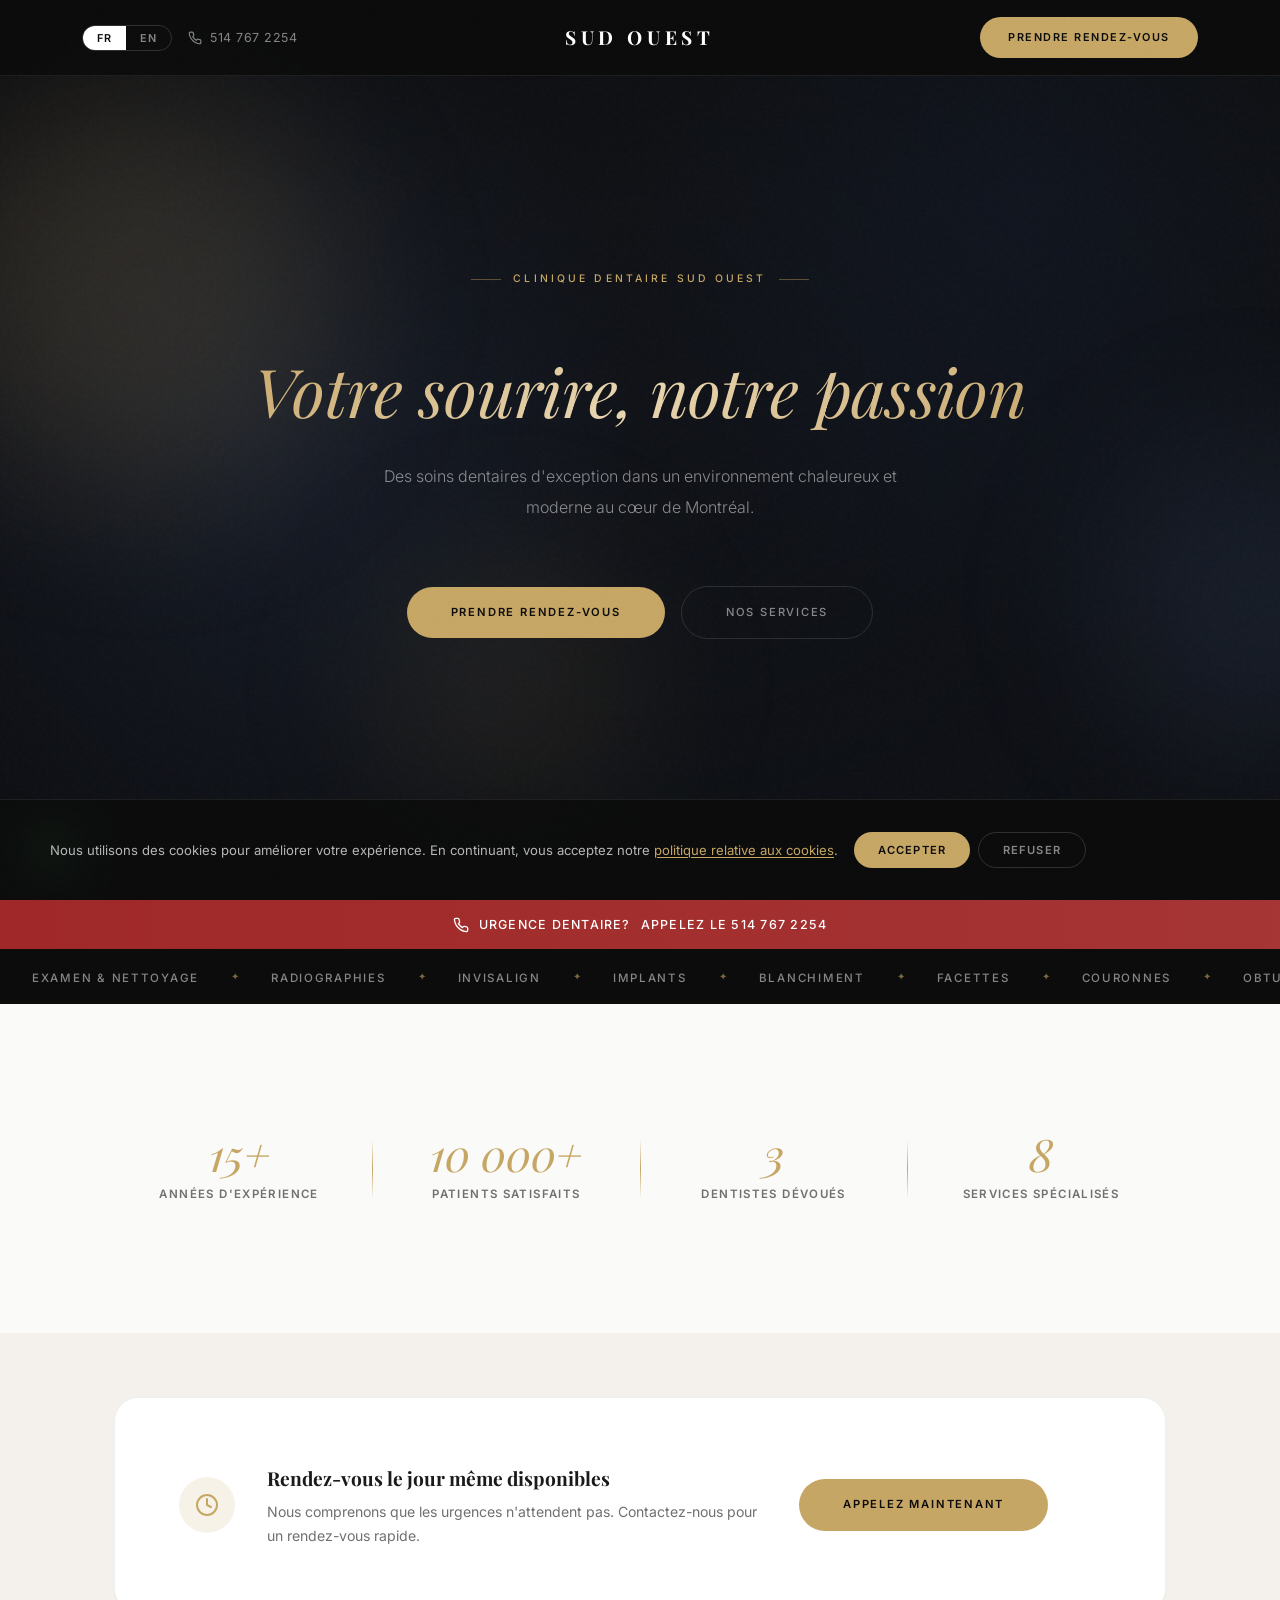
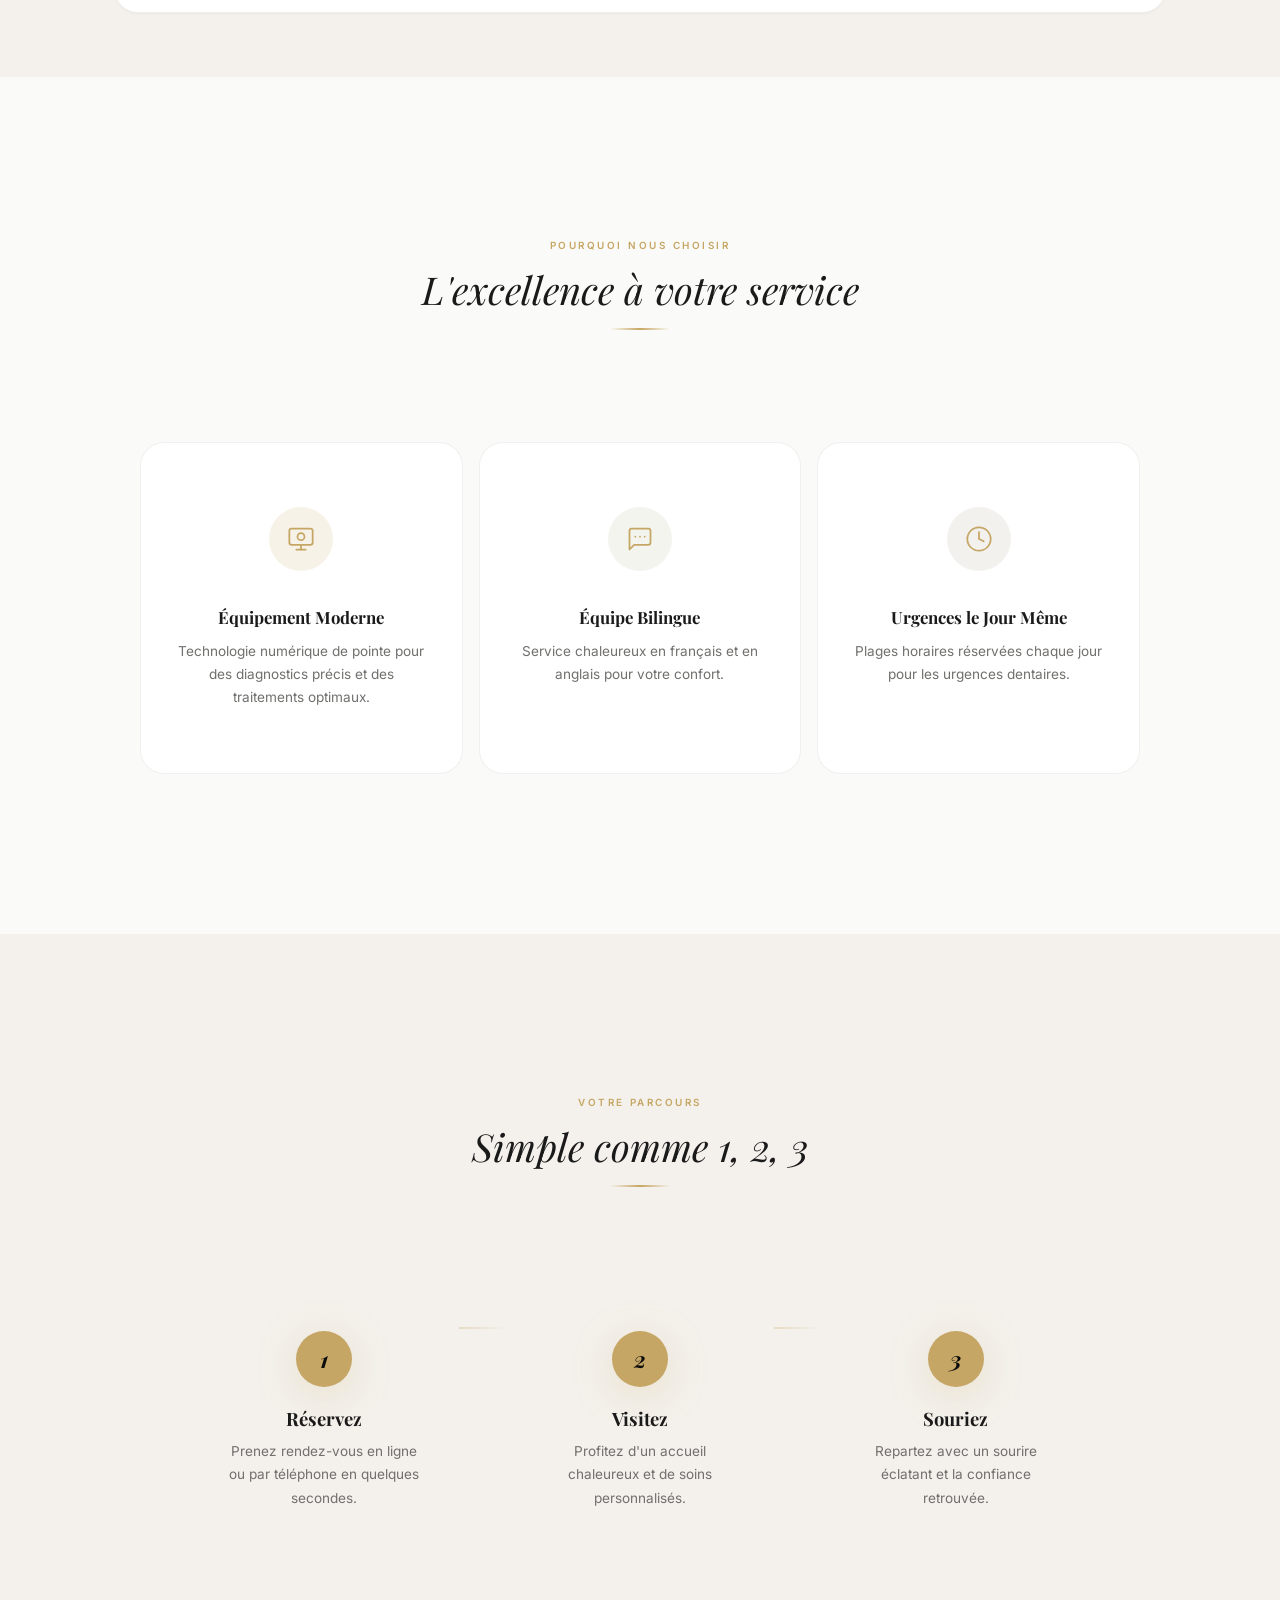
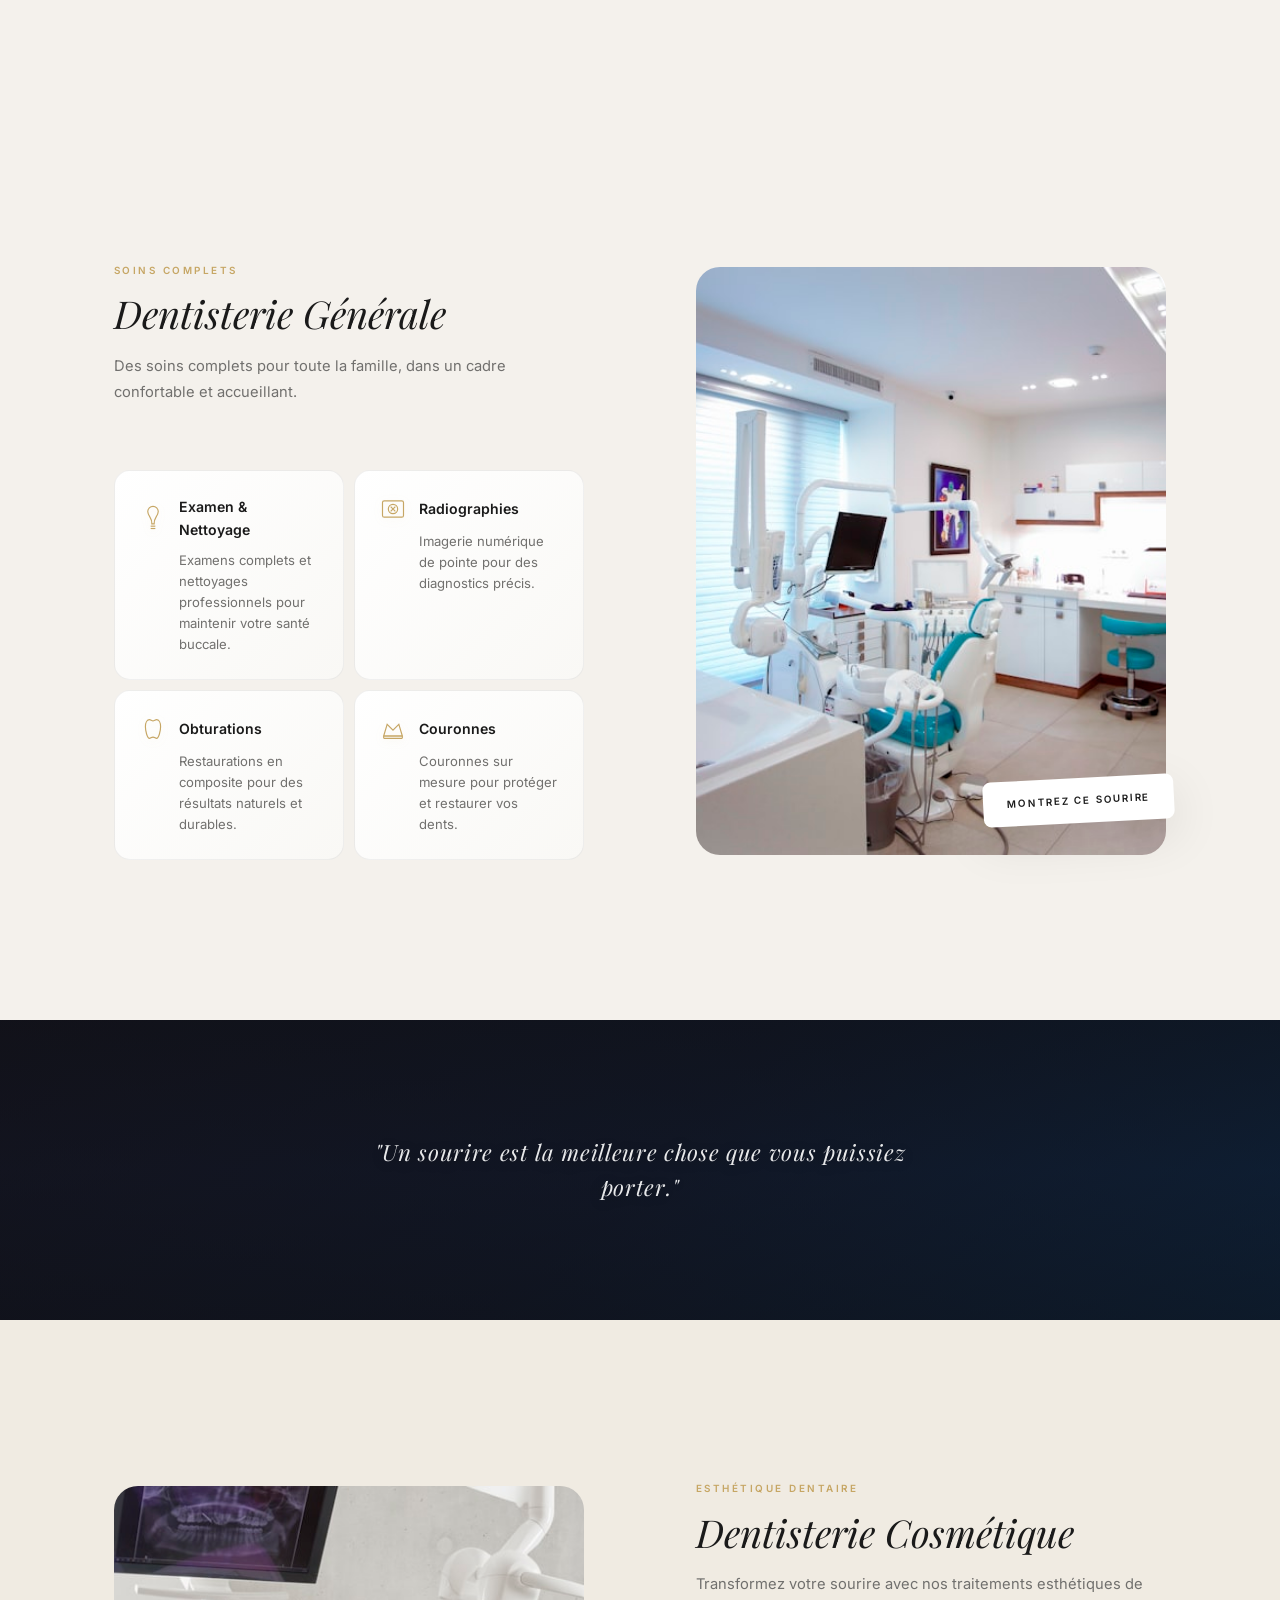
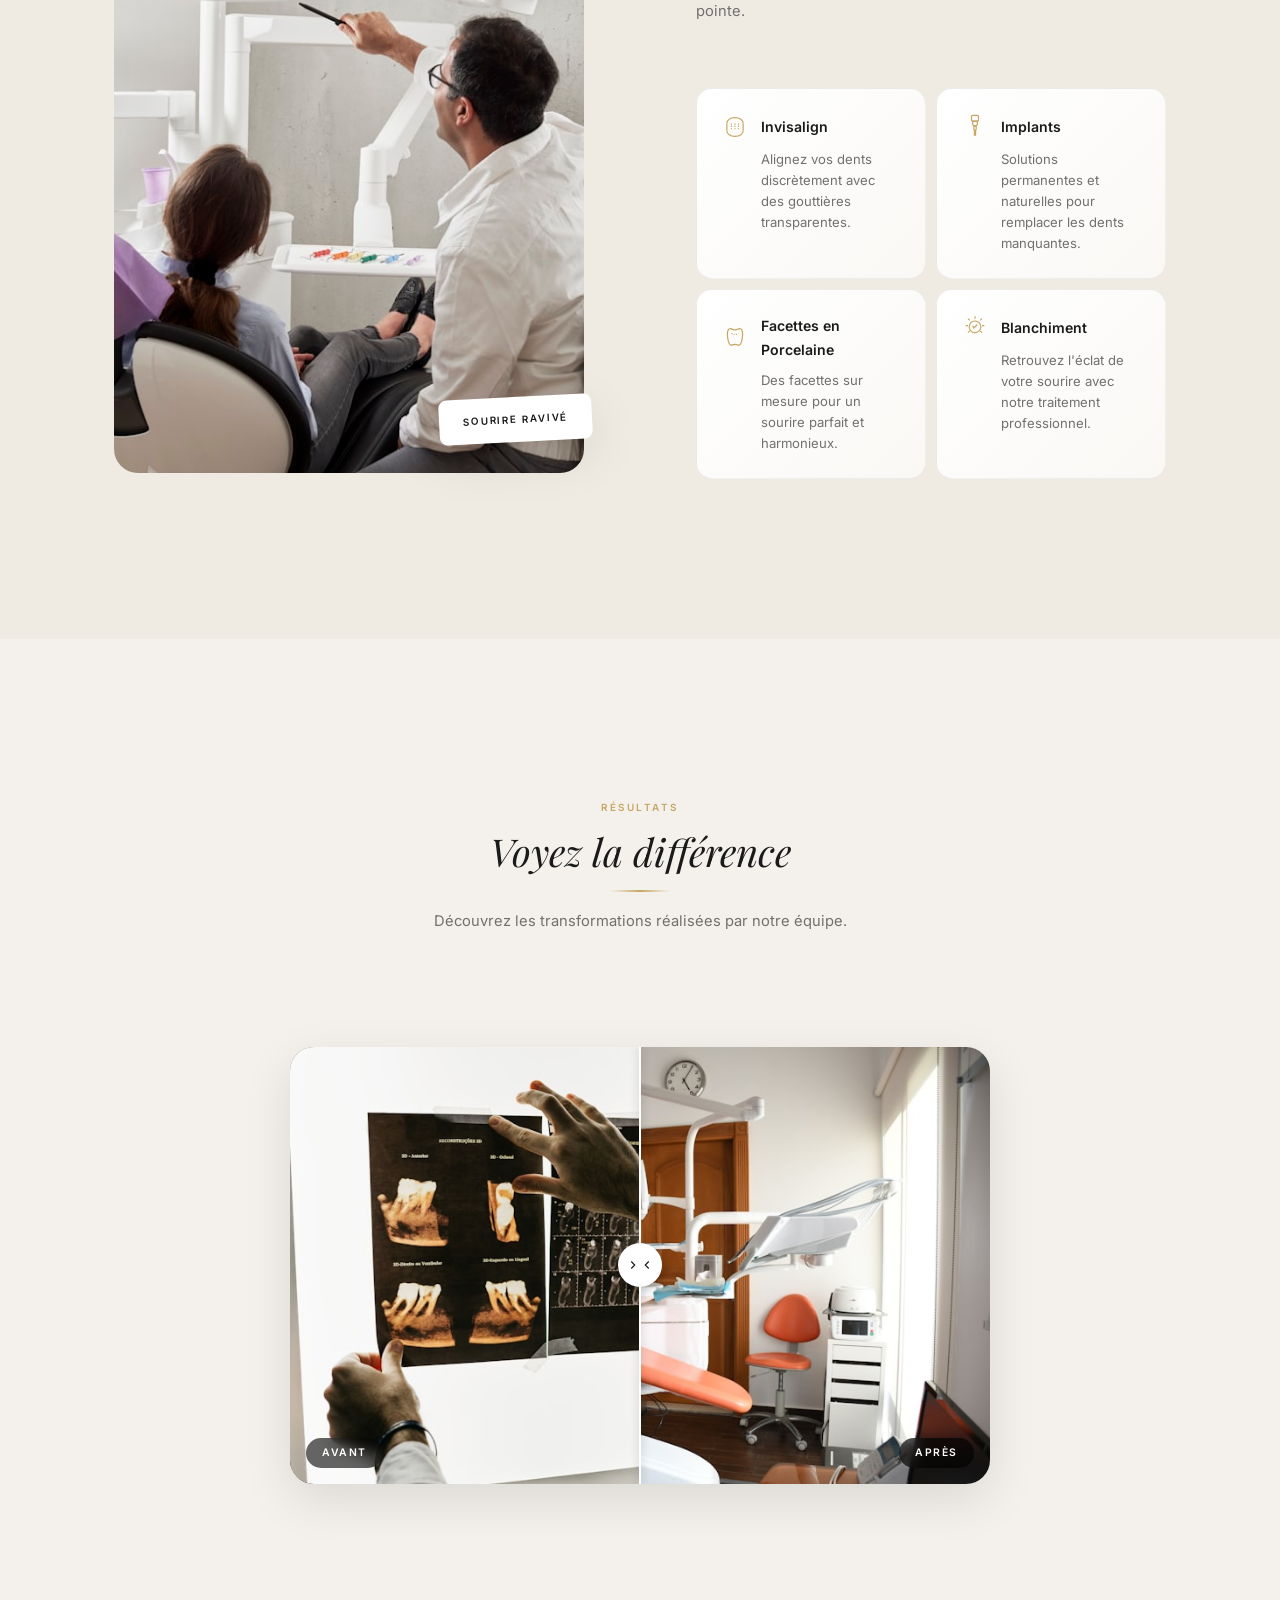
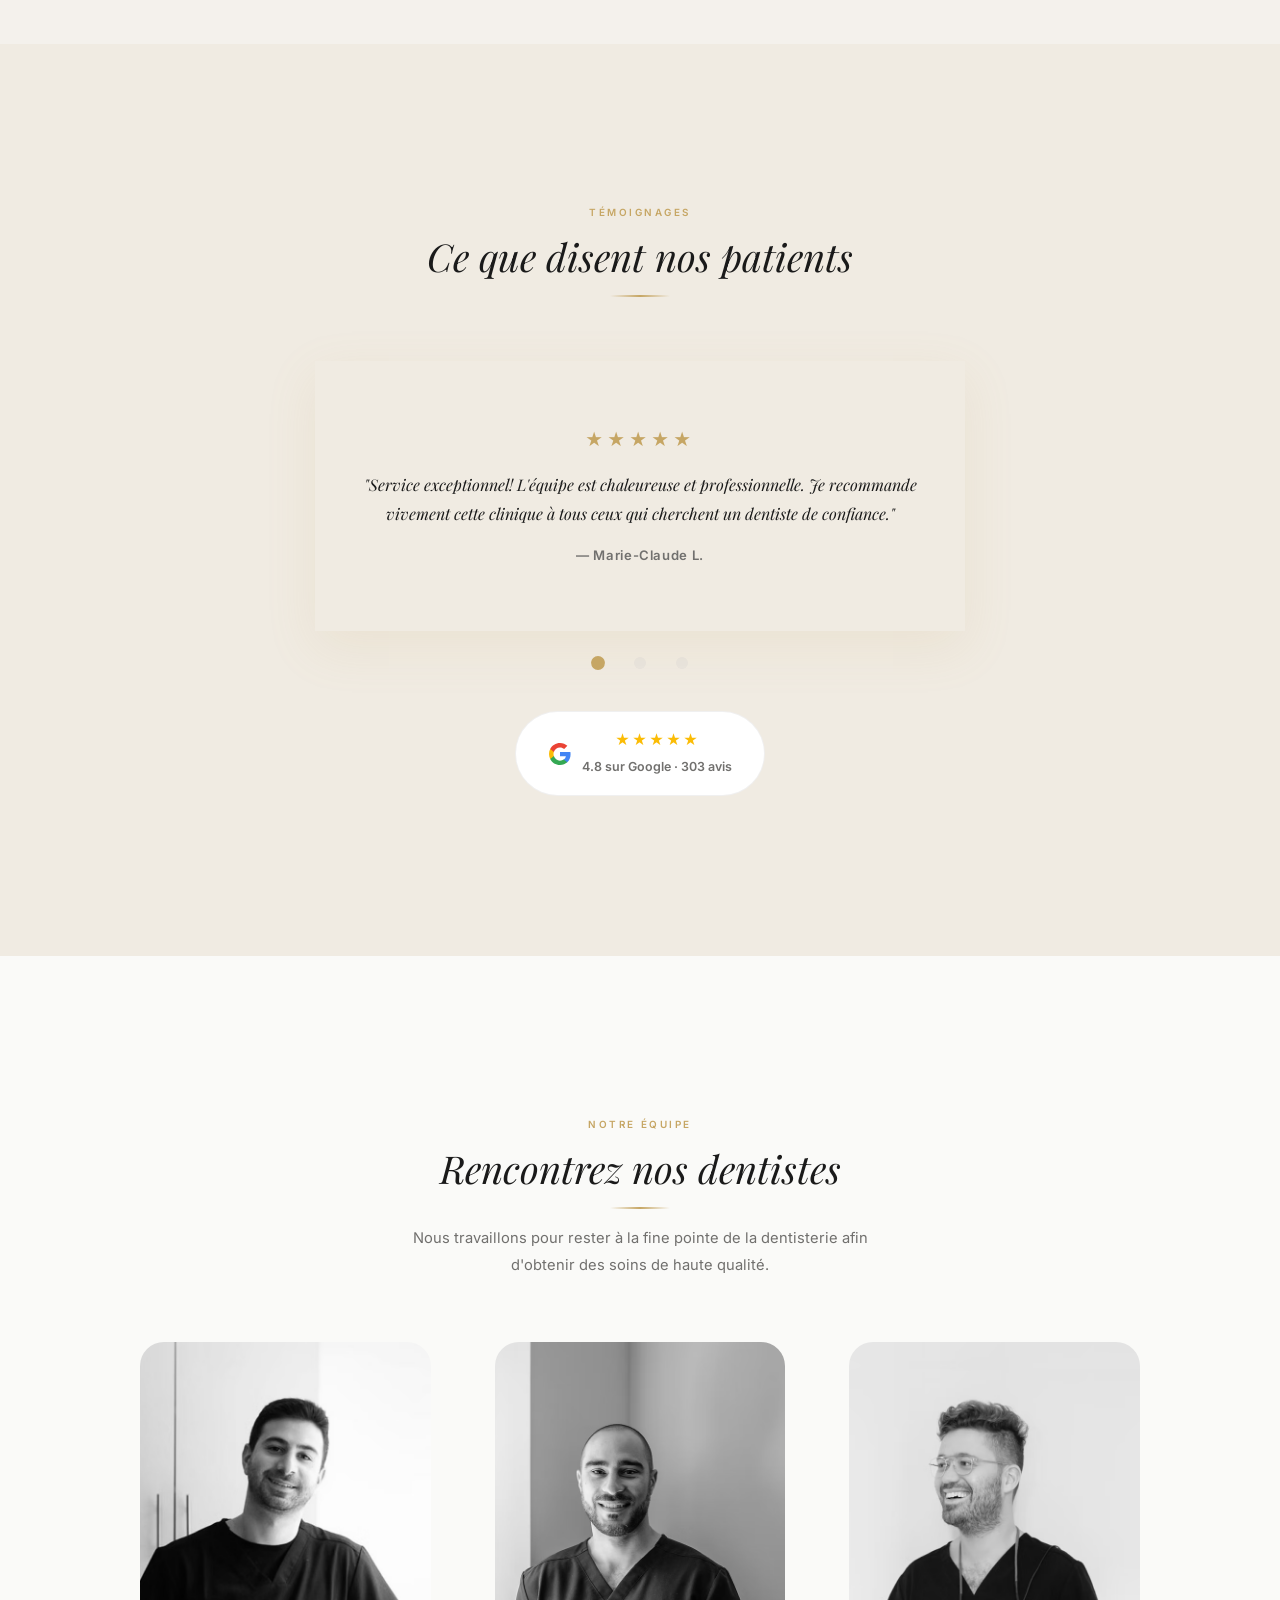
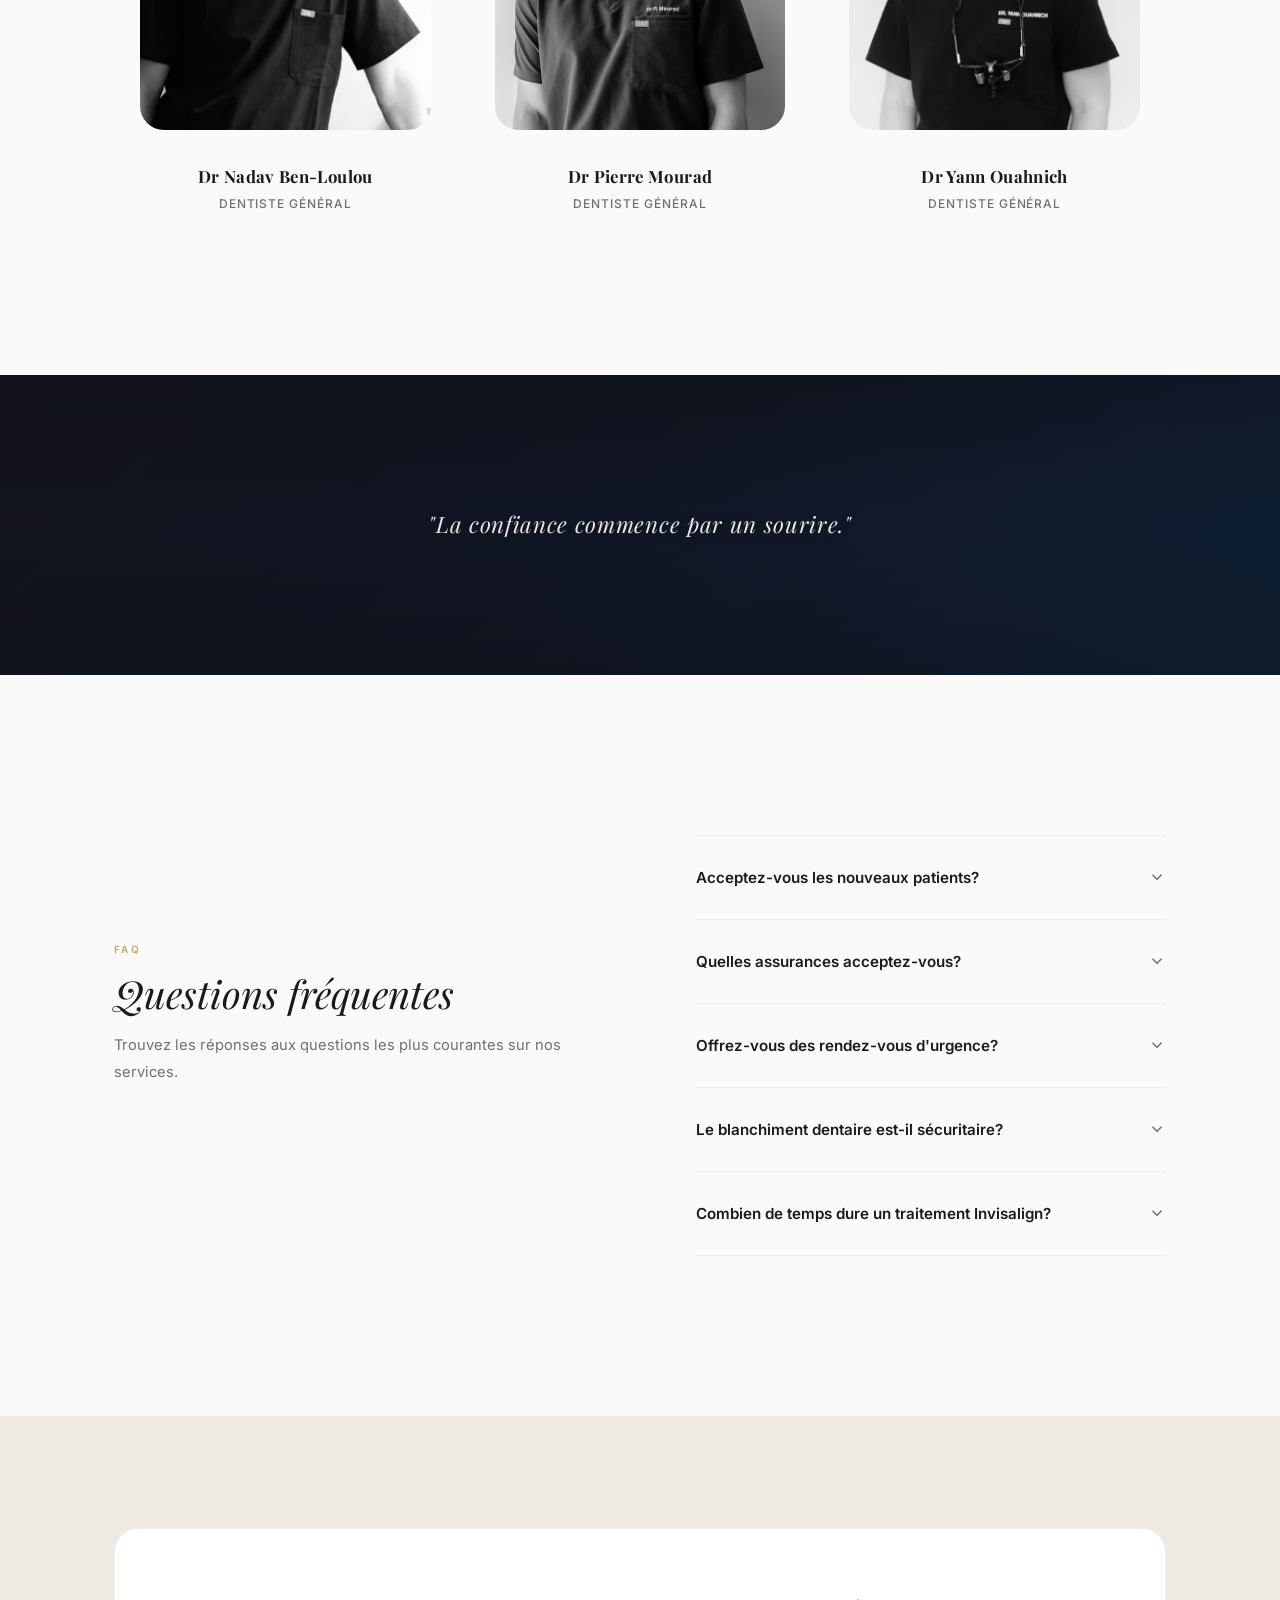
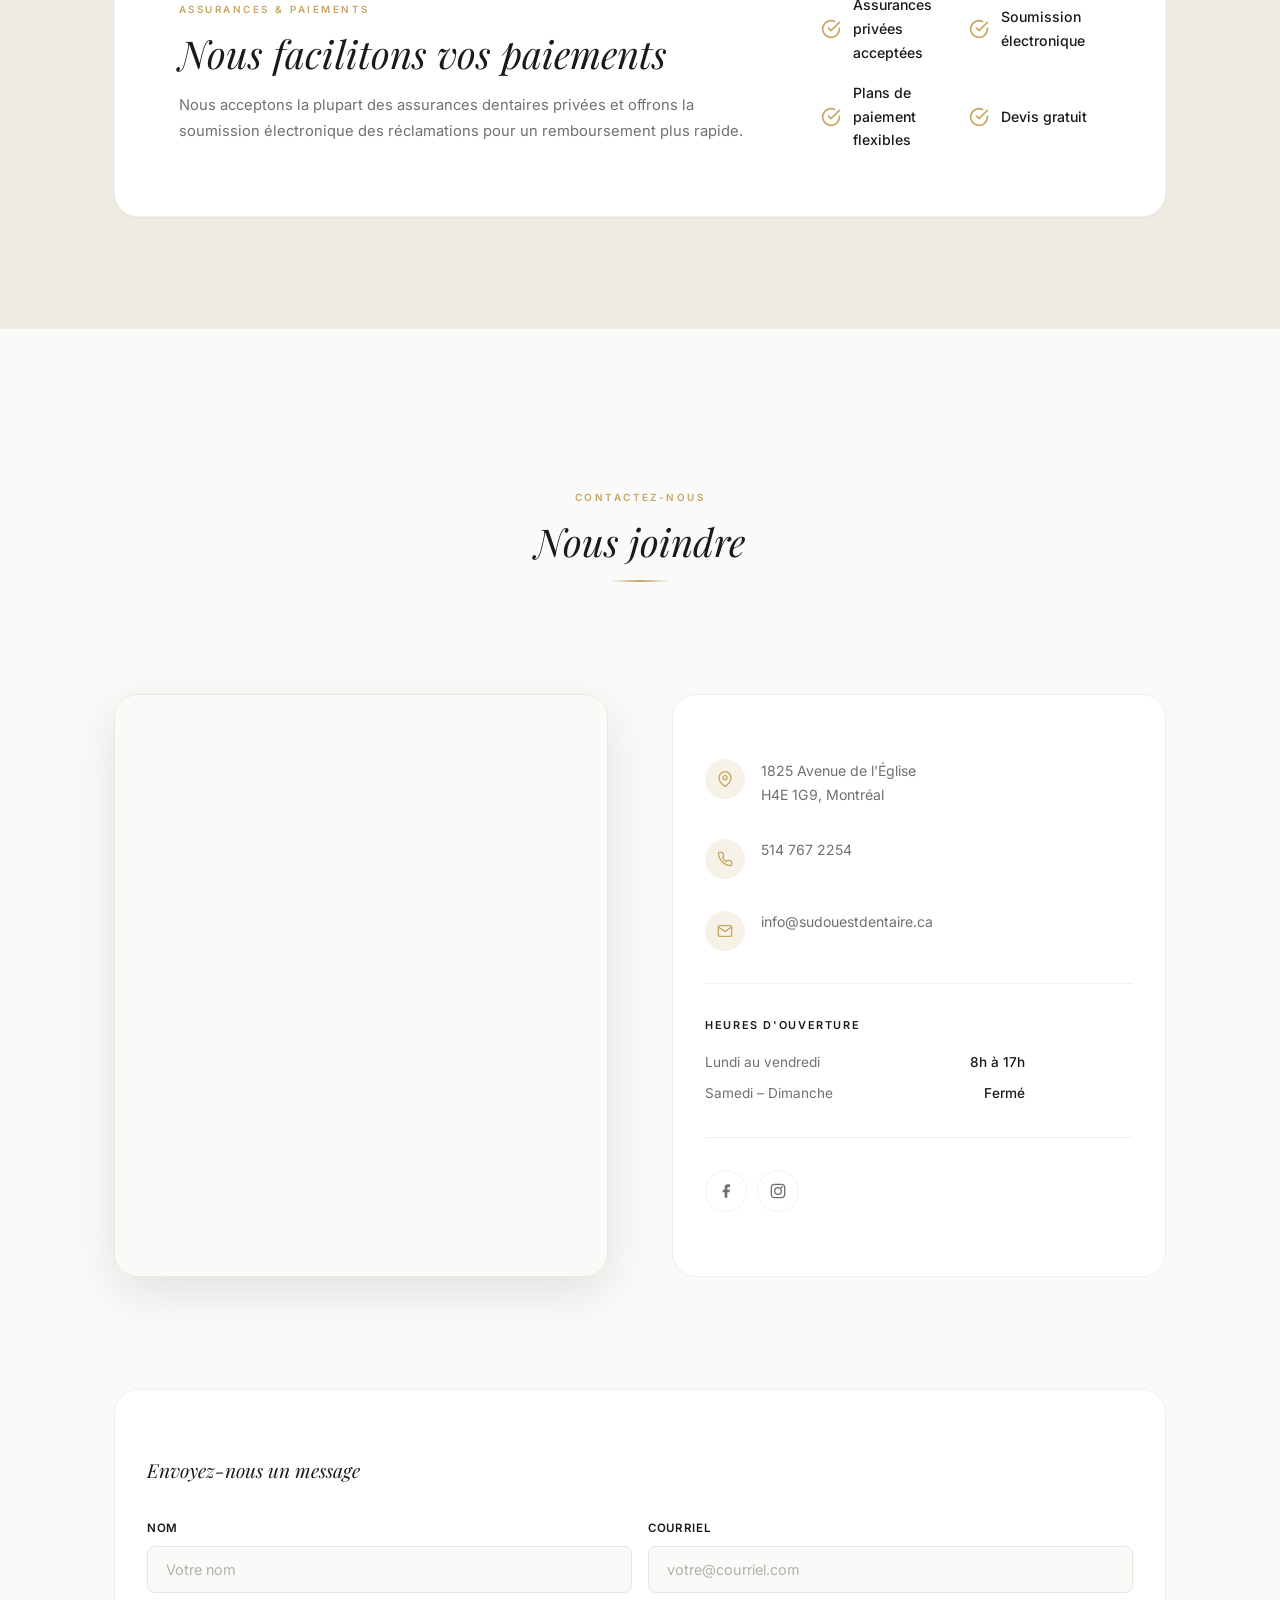
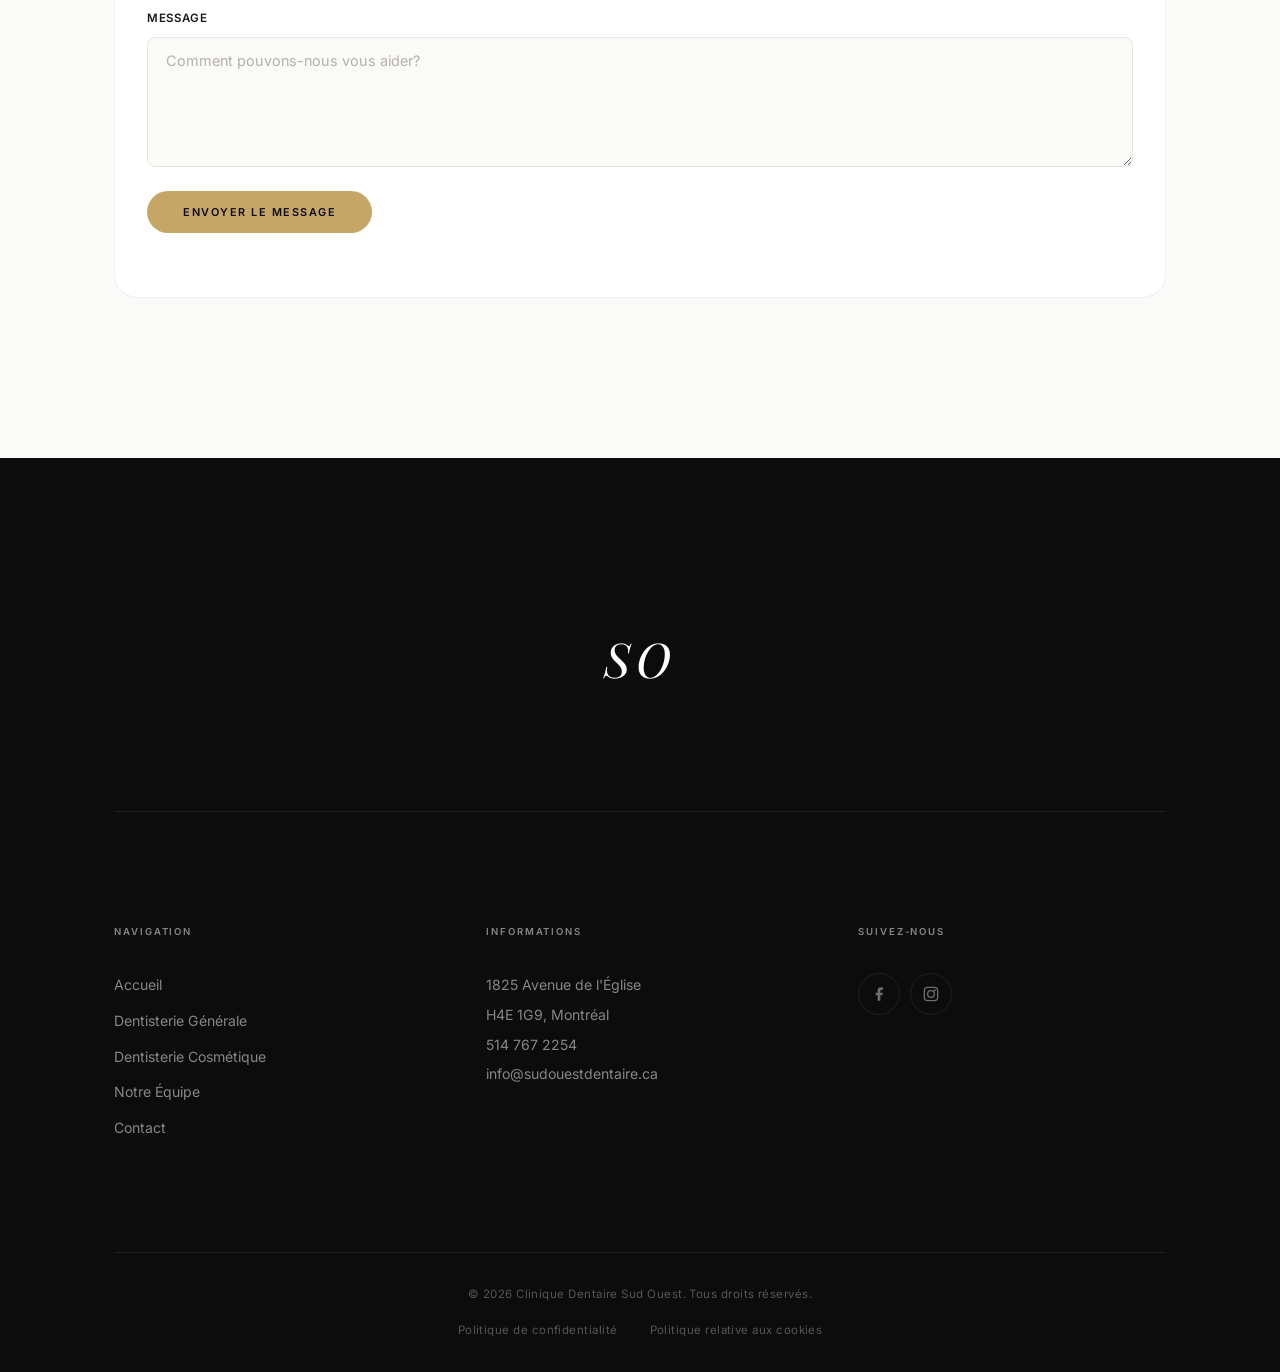
==== commit 8e481872: "Premium visual overhaul: real images, enhanced cards, gold accents, better animations - Replace plac" ====
--- a/index.html
+++ b/index.html
@@ -370,9 +370,7 @@
           </div>
         </div>
         <div class="section-image scale-in" data-animate>
-          <div class="image-placeholder">
-            <span>Photo — Dentisterie Générale</span>
-          </div>
+          <img src="assets/images/general-dentistry.jpg" alt="Traitement de dentisterie générale" loading="lazy">
           <div class="image-badge" data-i18n="general.badge">MONTREZ CE SOURIRE</div>
         </div>
       </div>
@@ -392,9 +390,7 @@
     <div class="container">
       <div class="section-two-col">
         <div class="section-image scale-in" data-animate>
-          <div class="image-placeholder">
-            <span>Photo — Dentisterie Cosmétique</span>
-          </div>
+          <img src="assets/images/cosmetic-dentistry.jpg" alt="Traitement de dentisterie cosmétique" loading="lazy">
           <div class="image-badge" data-i18n="cosmetic.badge">SOURIRE RAVIVÉ</div>
         </div>
         <div>
@@ -448,15 +444,11 @@
       </div>
       <div class="ba-slider scale-in" data-animate>
         <div class="ba-image ba-before">
-          <div class="ba-placeholder ba-placeholder-before">
-            <span data-i18n="beforeafter.before_label">Avant</span>
-          </div>
+          <img src="assets/images/before-treatment.jpg" alt="Avant traitement dentaire">
           <span class="ba-label ba-label-before" data-i18n="beforeafter.before">AVANT</span>
         </div>
         <div class="ba-image ba-after">
-          <div class="ba-placeholder ba-placeholder-after">
-            <span data-i18n="beforeafter.after_label">Après</span>
-          </div>
+          <img src="assets/images/after-treatment.jpg" alt="Après traitement dentaire">
           <span class="ba-label ba-label-after" data-i18n="beforeafter.after">APRÈS</span>
         </div>
         <div class="ba-handle" aria-label="Drag to compare">
@@ -548,8 +540,11 @@
   </section>
 
   <!-- ==================== PARALLAX DIVIDER 2 ==================== -->
-  <div class="parallax-divider parallax-divider-2" aria-hidden="true">
+  <div class="parallax-divider parallax-divider-2">
     <div class="parallax-divider-bg"></div>
+    <div class="parallax-divider-content">
+      <p class="parallax-quote" data-i18n="divider.quote2">"La confiance commence par un sourire."</p>
+    </div>
   </div>
 
   <!-- ==================== FAQ ==================== -->
--- a/css/styles.css
+++ b/css/styles.css
@@ -668,7 +668,7 @@
 }
 
 .service-card {
-  background: var(--white);
+  background: linear-gradient(135deg, var(--white) 0%, #f9f8f5 100%);
   border-radius: var(--radius-md);
   padding: 24px;
   border: 1px solid var(--border-light);
@@ -696,8 +696,9 @@
 }
 
 .service-card:hover {
-  box-shadow: var(--shadow-md);
+  box-shadow: var(--shadow-lg);
   border-color: transparent;
+  background: linear-gradient(135deg, #fafaf8 0%, #f3f0eb 100%);
 }
 
 .service-card-header {
@@ -712,11 +713,13 @@
   height: 28px;
   color: var(--gold);
   flex-shrink: 0;
-  transition: transform var(--transition-fast);
+  filter: drop-shadow(0 2px 4px rgba(198, 166, 100, 0.1));
+  transition: transform var(--transition-fast), filter var(--transition-fast);
 }
 
 .service-card:hover svg {
   transform: scale(1.1) rotate(-3deg);
+  filter: drop-shadow(0 4px 12px rgba(198, 166, 100, 0.3));
 }
 
 .service-card h3 {
@@ -825,7 +828,7 @@
   content: '';
   position: absolute;
   inset: 0;
-  background: linear-gradient(180deg, transparent 50%, rgba(198,166,100,0.15) 100%);
+  background: linear-gradient(180deg, transparent 30%, rgba(198,166,100,0.25) 70%, rgba(12,12,12,0.2) 100%);
   opacity: 0;
   transition: opacity var(--transition-medium);
   pointer-events: none;
@@ -889,20 +892,27 @@
 .contact-map {
   border-radius: var(--radius-lg);
   overflow: hidden;
-  box-shadow: var(--shadow-md);
+  box-shadow: var(--shadow-lg);
+  border: 1px solid rgba(198, 166, 100, 0.2);
+  transition: border-color var(--transition-fast), box-shadow var(--transition-fast);
+}
+
+.contact-map:hover {
+  border-color: rgba(198, 166, 100, 0.4);
+  box-shadow: 0 16px 48px rgba(198, 166, 100, 0.12);
 }
 
 .contact-map iframe {
   width: 100%;
-  height: 380px;
+  height: 400px;
   border: 0;
   display: block;
-  filter: grayscale(0.6) contrast(1.1);
-  transition: filter 0.4s ease;
+  filter: grayscale(0.8) contrast(1.1) brightness(0.95);
+  transition: filter 0.6s ease;
 }
 
 .contact-map:hover iframe {
-  filter: grayscale(0) contrast(1);
+  filter: grayscale(0) contrast(1) brightness(1);
 }
 
 .contact-info-card {
@@ -1480,7 +1490,7 @@
 .hero-orb-1 {
   width: 400px;
   height: 400px;
-  background: rgba(198, 166, 100, 0.08);
+  background: rgba(198, 166, 100, 0.15);
   top: 10%;
   left: -5%;
   animation: orbFloat1 20s ease-in-out infinite;
@@ -1489,7 +1499,7 @@
 .hero-orb-2 {
   width: 300px;
   height: 300px;
-  background: rgba(100, 130, 198, 0.06);
+  background: rgba(100, 130, 198, 0.12);
   top: 50%;
   right: -10%;
   animation: orbFloat2 25s ease-in-out infinite;
@@ -1498,7 +1508,7 @@
 .hero-orb-3 {
   width: 250px;
   height: 250px;
-  background: rgba(198, 166, 100, 0.05);
+  background: rgba(198, 166, 100, 0.10);
   bottom: 10%;
   left: 30%;
   animation: orbFloat3 18s ease-in-out infinite;
@@ -1537,11 +1547,7 @@
   margin-bottom: 8px;
 }
 
-.stat-number::after {
-  content: '+';
-  font-size: 0.6em;
-  opacity: 0.6;
-}
+/* suffix handled by JS data-suffix attribute */
 
 .stat-label {
   font-size: 0.72rem;
@@ -1553,8 +1559,8 @@
 
 .stat-divider {
   width: 1px;
-  height: 50px;
-  background: var(--border-light);
+  height: 60px;
+  background: linear-gradient(180deg, transparent, var(--gold), transparent);
   flex-shrink: 0;
 }
 
@@ -1648,6 +1654,8 @@
   max-width: 600px;
   line-height: 1.6;
   opacity: 0.9;
+  text-shadow: 0 2px 16px rgba(0, 0, 0, 0.4);
+  letter-spacing: 0.03em;
 }
 
 .parallax-divider-2 {
@@ -1811,6 +1819,7 @@
   transform: translateY(0);
   position: relative;
   pointer-events: auto;
+  box-shadow: 0 16px 48px rgba(198, 166, 100, 0.12);
 }
 
 .testimonial-stars {
@@ -2171,9 +2180,27 @@
   transition: all var(--transition-fast);
 }
 
+.why-card:nth-child(2) .why-icon {
+  background: rgba(190, 197, 167, 0.2);
+}
+
+.why-card:nth-child(3) .why-icon {
+  background: rgba(232, 228, 222, 0.5);
+}
+
 .why-card:hover .why-icon {
   background: var(--gold);
   box-shadow: var(--shadow-glow);
+}
+
+.why-card:nth-child(2):hover .why-icon {
+  background: var(--sage);
+  box-shadow: 0 0 20px rgba(190, 197, 167, 0.4);
+}
+
+.why-card:nth-child(3):hover .why-icon {
+  background: #b8b0a4;
+  box-shadow: 0 0 20px rgba(184, 176, 164, 0.4);
 }
 
 .why-icon svg {
--- a/css/animations.css
+++ b/css/animations.css
@@ -72,14 +72,21 @@
   content: '';
   display: block;
   width: 0;
-  height: 1px;
-  background: var(--gold);
+  height: 2px;
+  background: linear-gradient(90deg, transparent, var(--gold), transparent);
   margin: var(--space-md) auto 0;
   transition: width 1s cubic-bezier(0.4, 0, 0.2, 1);
+  box-shadow: 0 0 0 0 rgba(198, 166, 100, 0);
 }
 
 .heading-reveal.is-visible::after {
   width: 60px;
+  animation: underlineGlow 1.2s 0.8s ease-out forwards;
+}
+
+@keyframes underlineGlow {
+  0% { box-shadow: 0 0 0 0 rgba(198, 166, 100, 0.5); }
+  100% { box-shadow: 0 0 12px 2px rgba(198, 166, 100, 0); }
 }
 
 /* Hero scroll indicator float */
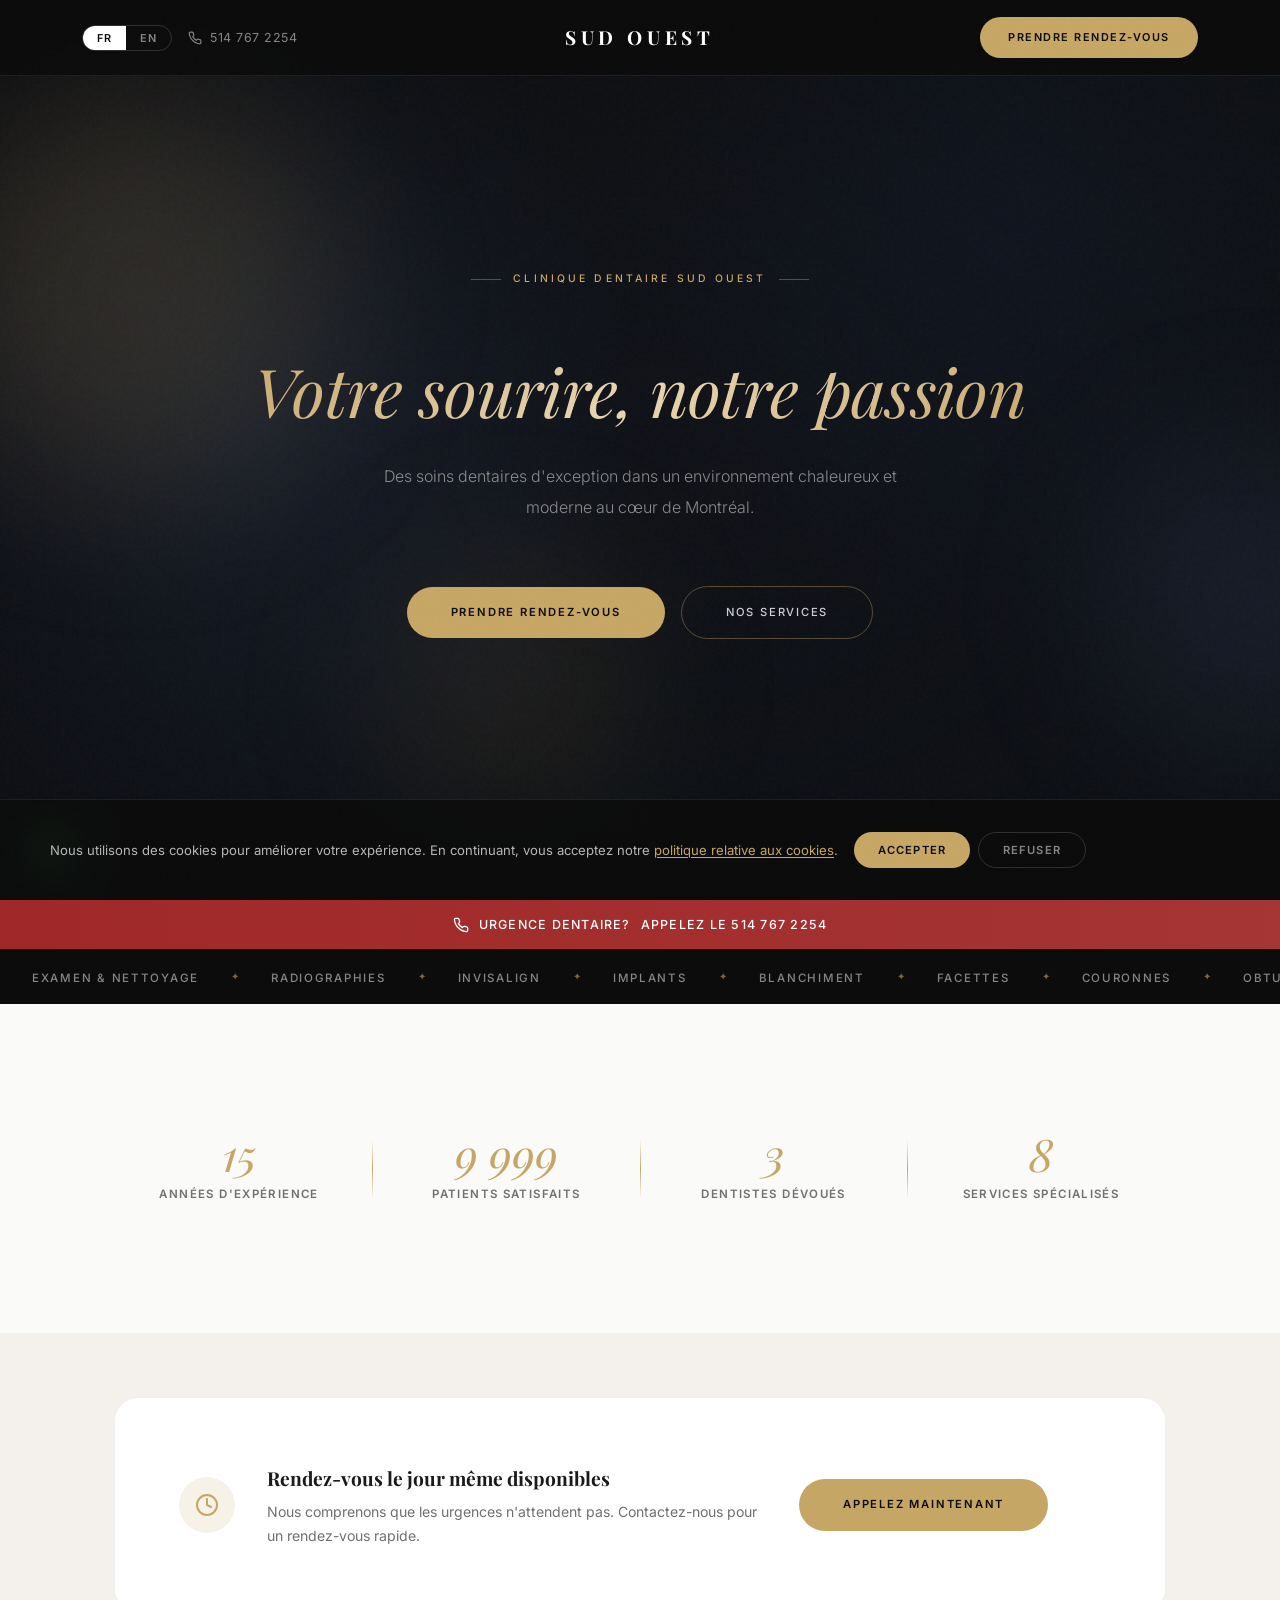
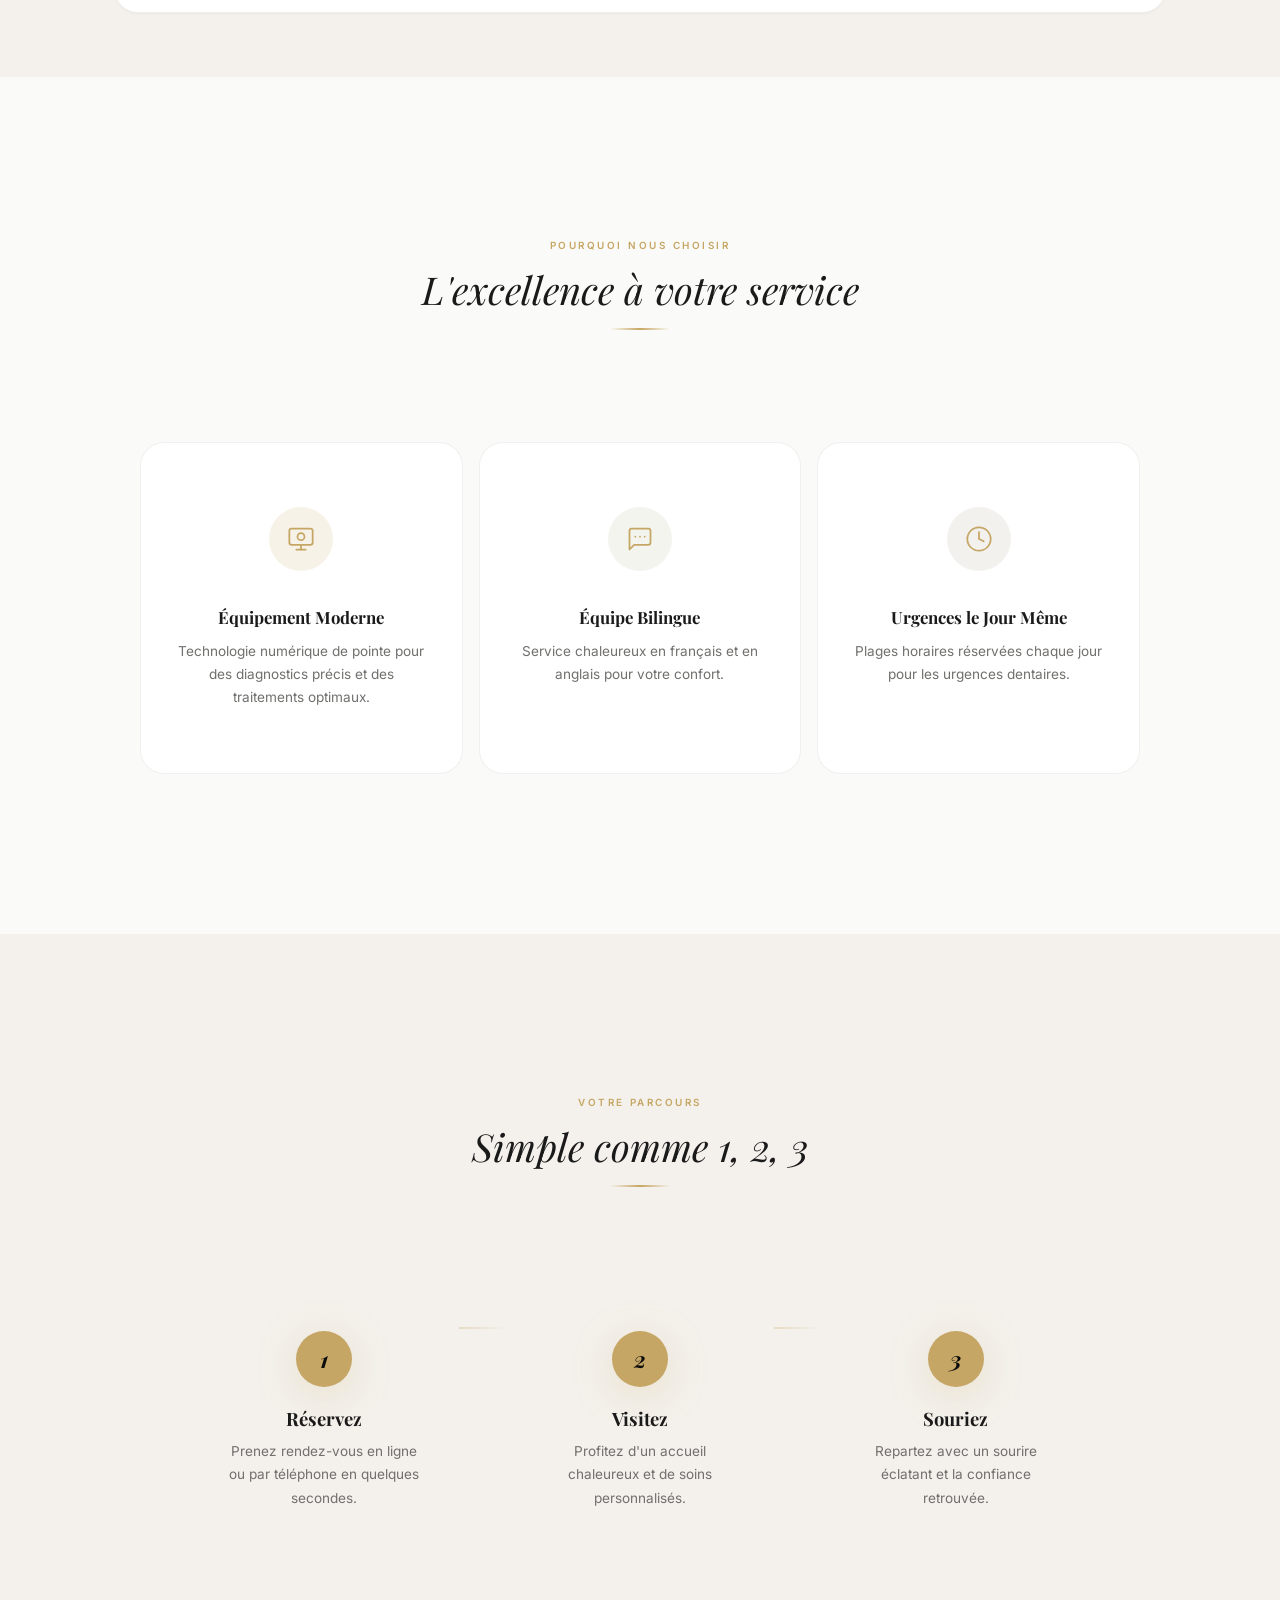
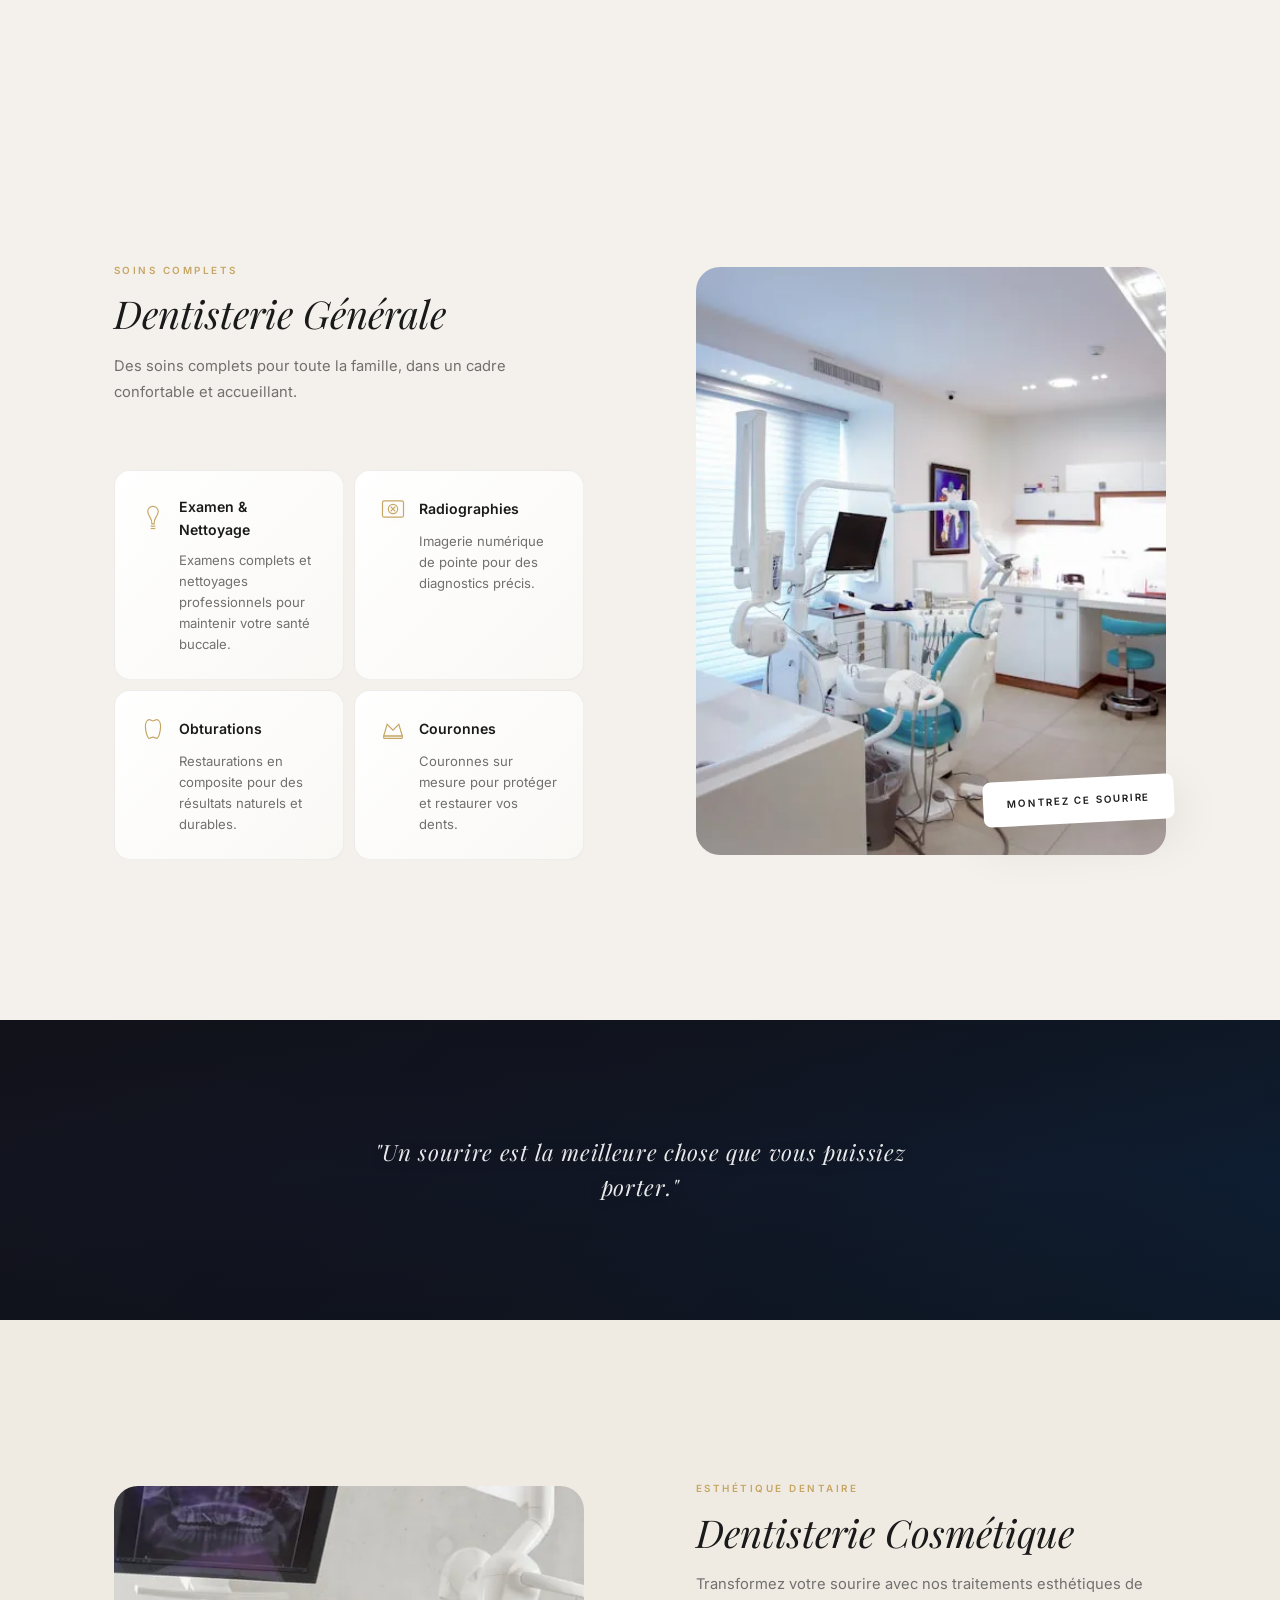
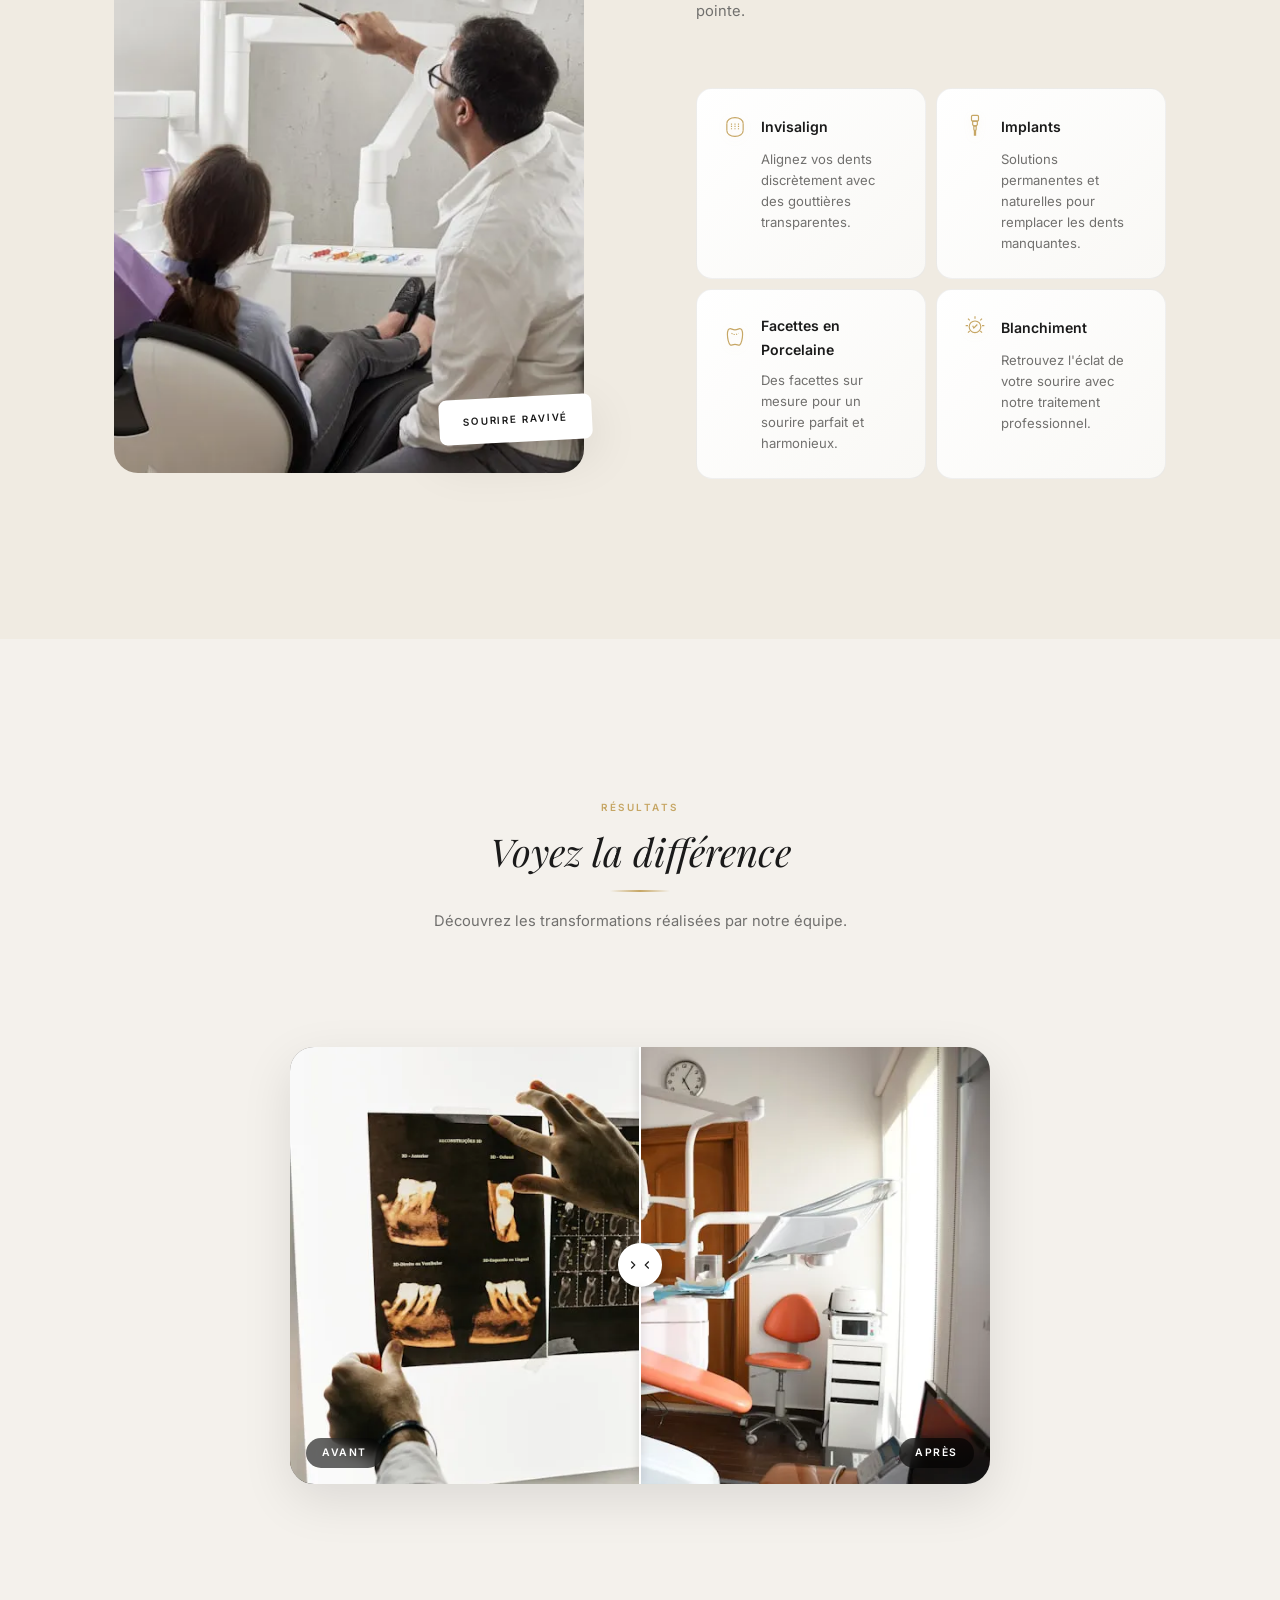
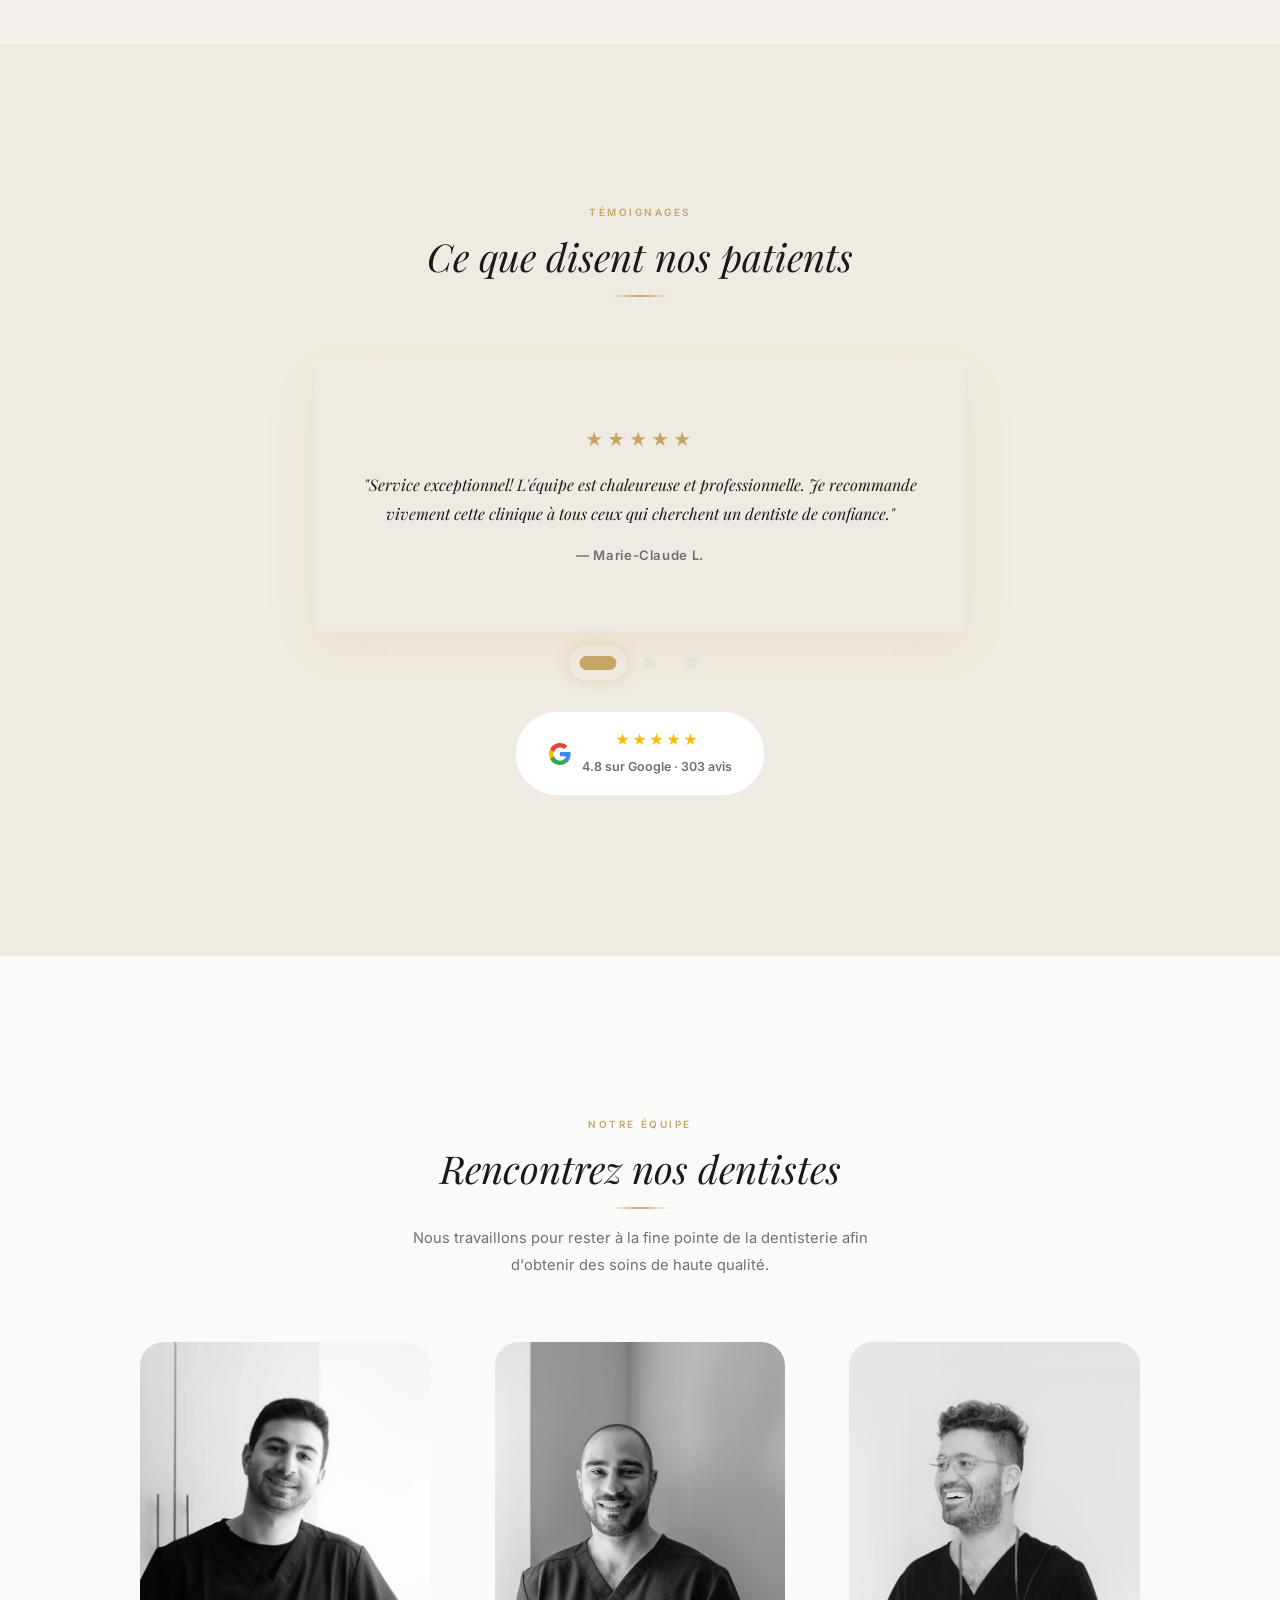
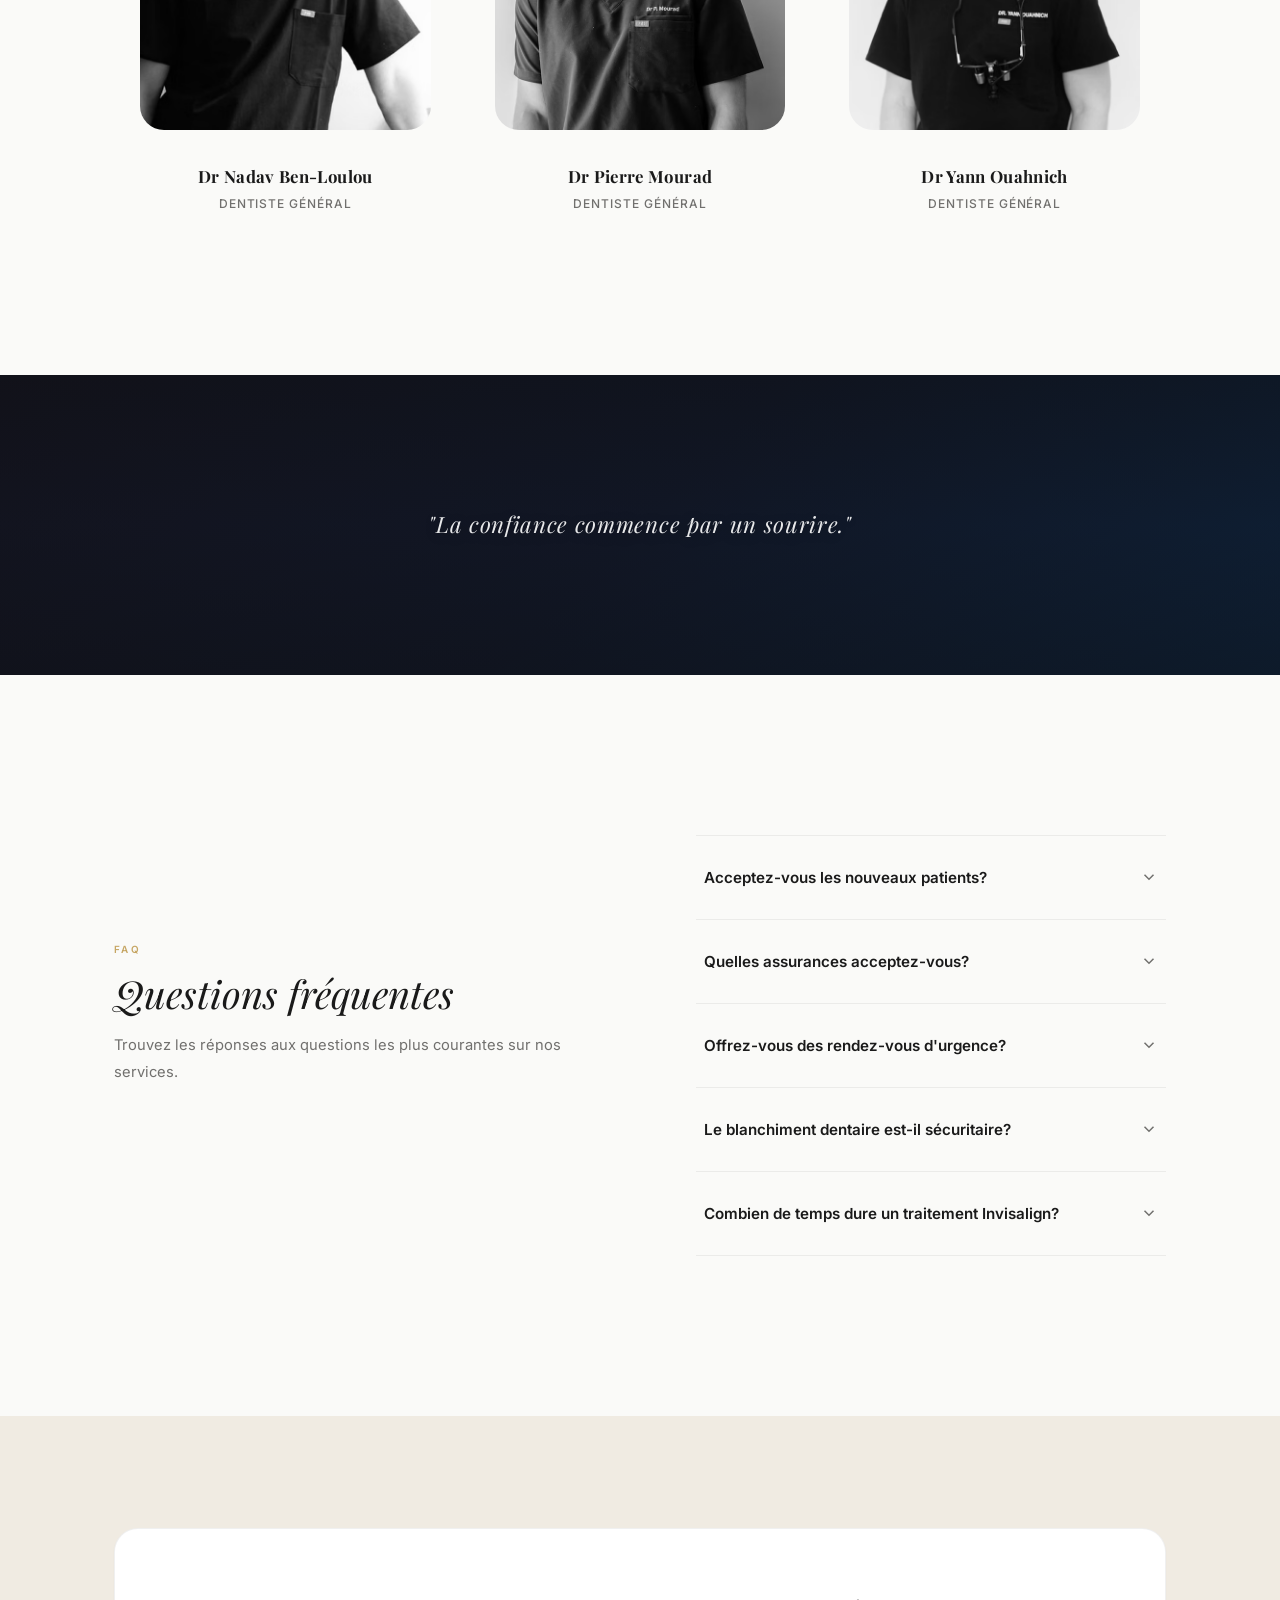
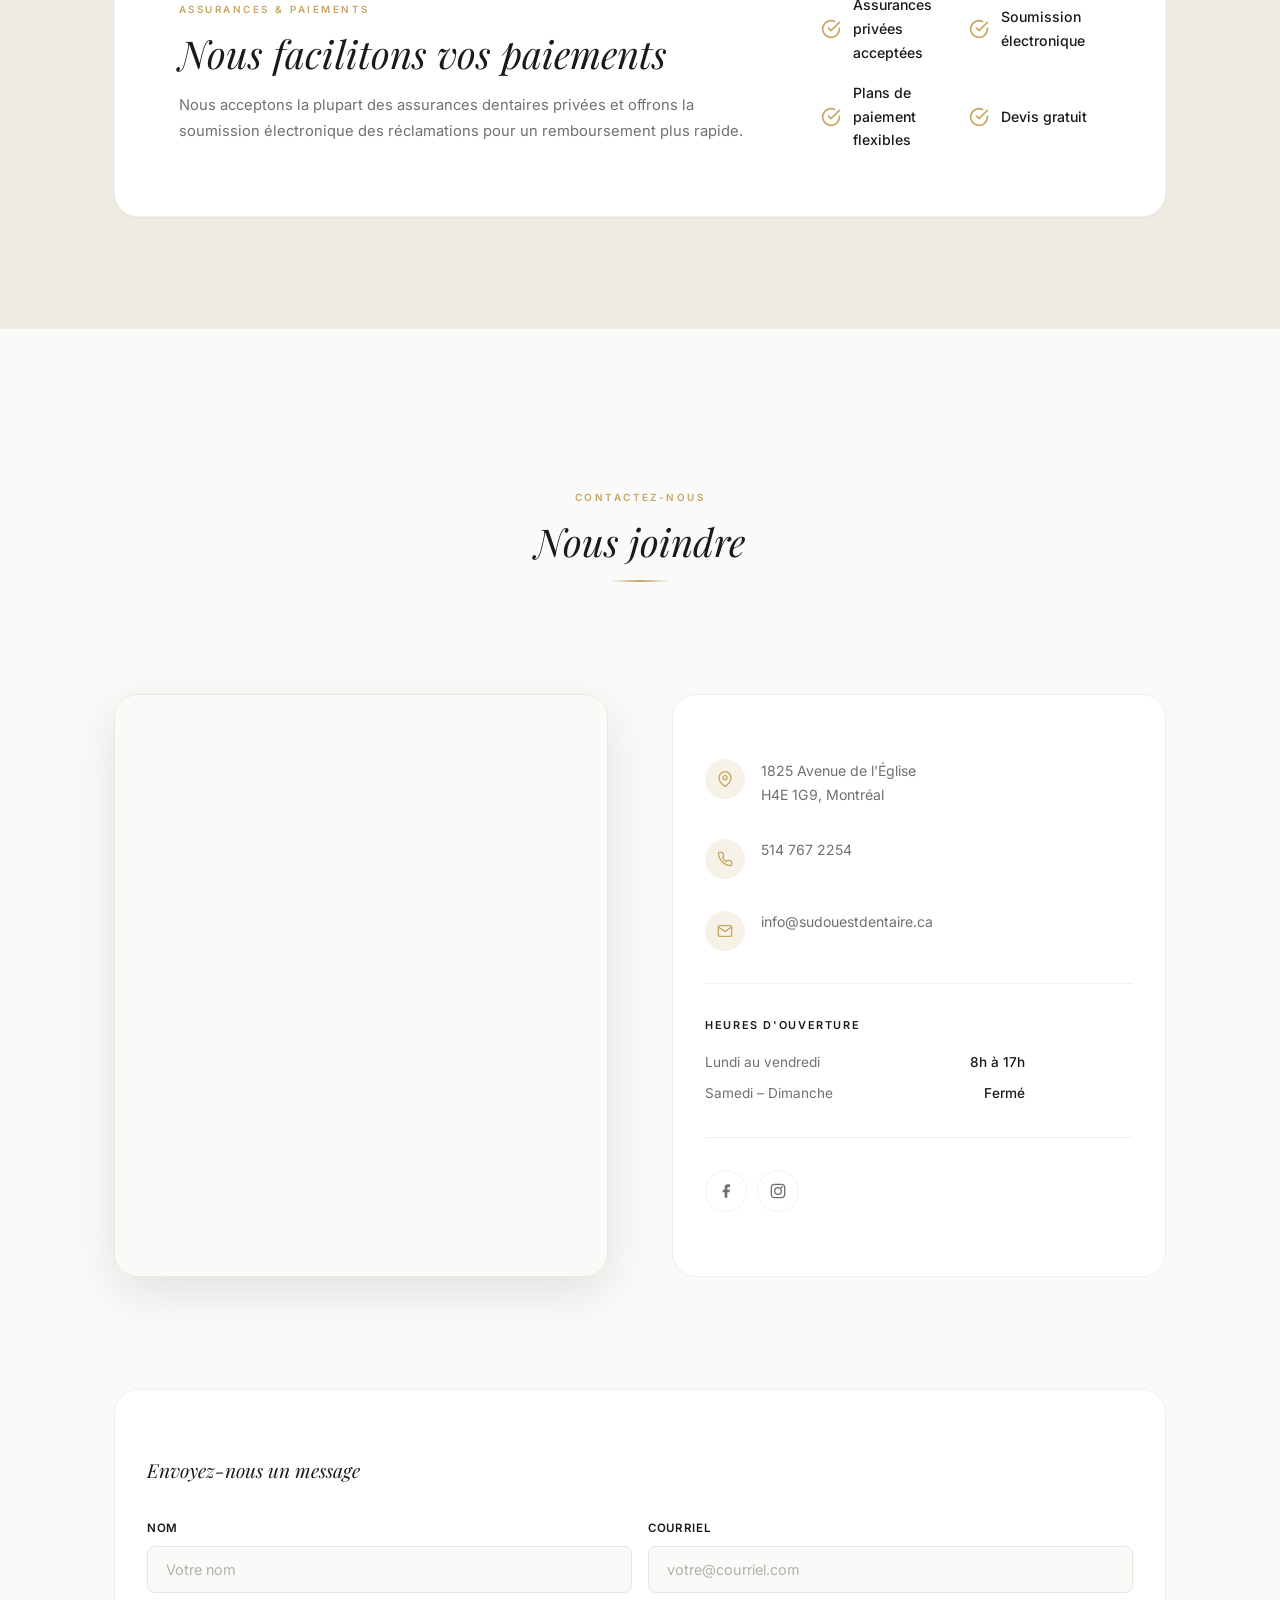
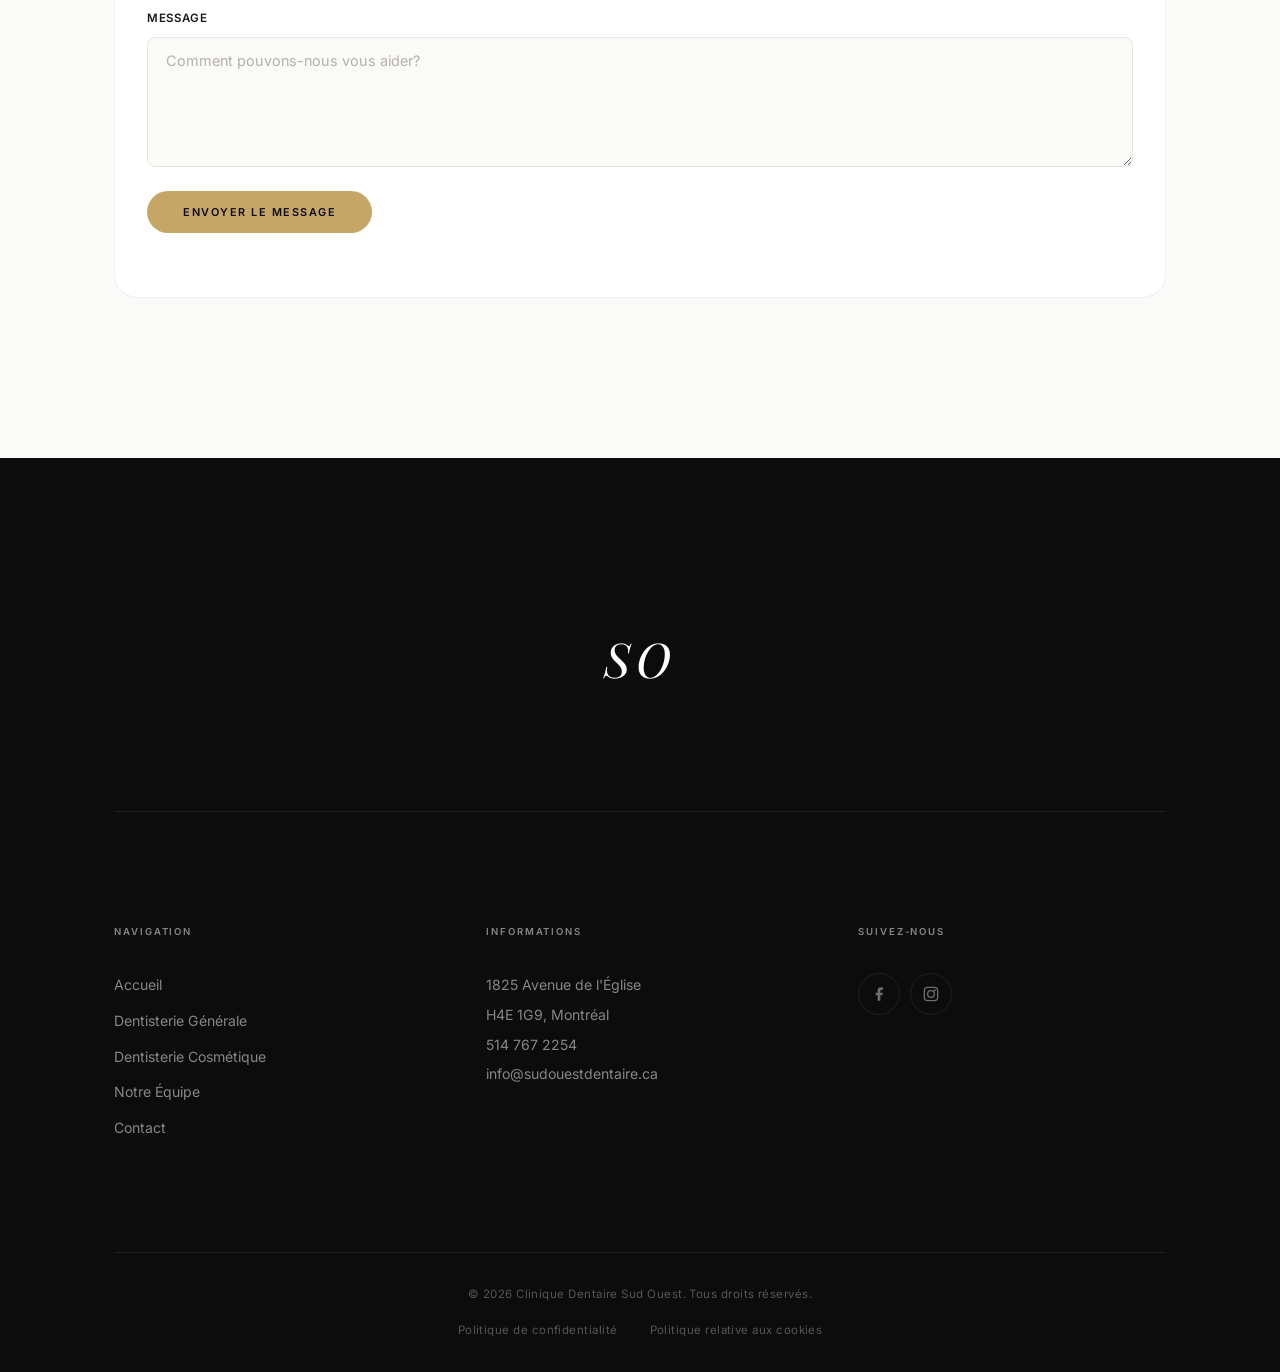
==== commit 4380b79f: "UI/UX polish, WebP images, 404 page, sitemap, legal pages UI/UX improvements: - Button glow: primary" ====
--- a/index.html
+++ b/index.html
@@ -370,7 +370,10 @@
           </div>
         </div>
         <div class="section-image scale-in" data-animate>
-          <img src="assets/images/general-dentistry.jpg" alt="Traitement de dentisterie générale" loading="lazy">
+          <picture>
+            <source srcset="assets/images/general-dentistry.webp" type="image/webp">
+            <img src="assets/images/general-dentistry.jpg" alt="Traitement de dentisterie générale" loading="lazy">
+          </picture>
           <div class="image-badge" data-i18n="general.badge">MONTREZ CE SOURIRE</div>
         </div>
       </div>
@@ -390,7 +393,10 @@
     <div class="container">
       <div class="section-two-col">
         <div class="section-image scale-in" data-animate>
-          <img src="assets/images/cosmetic-dentistry.jpg" alt="Traitement de dentisterie cosmétique" loading="lazy">
+          <picture>
+            <source srcset="assets/images/cosmetic-dentistry.webp" type="image/webp">
+            <img src="assets/images/cosmetic-dentistry.jpg" alt="Traitement de dentisterie cosmétique" loading="lazy">
+          </picture>
           <div class="image-badge" data-i18n="cosmetic.badge">SOURIRE RAVIVÉ</div>
         </div>
         <div>
@@ -444,11 +450,17 @@
       </div>
       <div class="ba-slider scale-in" data-animate>
         <div class="ba-image ba-before">
-          <img src="assets/images/before-treatment.jpg" alt="Avant traitement dentaire">
+          <picture>
+            <source srcset="assets/images/before-treatment.webp" type="image/webp">
+            <img src="assets/images/before-treatment.jpg" alt="Avant traitement dentaire">
+          </picture>
           <span class="ba-label ba-label-before" data-i18n="beforeafter.before">AVANT</span>
         </div>
         <div class="ba-image ba-after">
-          <img src="assets/images/after-treatment.jpg" alt="Après traitement dentaire">
+          <picture>
+            <source srcset="assets/images/after-treatment.webp" type="image/webp">
+            <img src="assets/images/after-treatment.jpg" alt="Après traitement dentaire">
+          </picture>
           <span class="ba-label ba-label-after" data-i18n="beforeafter.after">APRÈS</span>
         </div>
         <div class="ba-handle" aria-label="Drag to compare">
--- a/css/styles.css
+++ b/css/styles.css
@@ -95,7 +95,8 @@
 
 :focus-visible {
   outline: 2px solid var(--gold);
-  outline-offset: 2px;
+  outline-offset: 3px;
+  box-shadow: 0 0 0 4px rgba(198, 166, 100, 0.15);
 }
 
 button:focus:not(:focus-visible),
@@ -111,11 +112,13 @@
   top: 0;
   left: 0;
   width: 0%;
-  height: 2px;
-  background: linear-gradient(90deg, var(--gold), var(--gold-light));
+  height: 3px;
+  background: linear-gradient(90deg, var(--gold), var(--gold-light), var(--gold));
+  background-size: 200% 100%;
   z-index: 10000;
   transition: none;
   will-change: width;
+  box-shadow: 0 0 10px rgba(198, 166, 100, 0.5);
 }
 
 /* =====================
@@ -527,8 +530,13 @@
 
 .btn-primary:hover {
   background: var(--gold-light);
-  box-shadow: var(--shadow-glow);
-  transform: translateY(-2px);
+  box-shadow: 0 8px 32px rgba(198, 166, 100, 0.4);
+  transform: translateY(-2px) scale(1.03);
+}
+
+.btn-primary:active {
+  transform: translateY(0) scale(0.98);
+  box-shadow: 0 4px 16px rgba(198, 166, 100, 0.3);
 }
 
 .btn-ghost {
@@ -536,20 +544,22 @@
   align-items: center;
   padding: 16px 44px;
   background: transparent;
-  color: var(--text-muted-dark);
+  color: rgba(255, 255, 255, 0.8);
   font-size: 0.7rem;
   font-weight: 500;
   letter-spacing: 0.16em;
   text-transform: uppercase;
-  border: 1px solid rgba(255, 255, 255, 0.12);
+  border: 1.5px solid rgba(198, 166, 100, 0.4);
   border-radius: var(--radius-pill);
   transition: all var(--transition-fast);
+  backdrop-filter: blur(4px);
 }
 
 .btn-ghost:hover {
   color: var(--white);
-  border-color: rgba(255, 255, 255, 0.3);
-  background: rgba(255, 255, 255, 0.04);
+  border-color: rgba(198, 166, 100, 0.6);
+  background: rgba(198, 166, 100, 0.08);
+  box-shadow: 0 0 20px rgba(198, 166, 100, 0.1);
 }
 
 .scroll-indicator {
@@ -744,6 +754,7 @@
 }
 
 .section-image img,
+.section-image picture img,
 .section-image .image-placeholder {
   width: 100%;
   aspect-ratio: 4 / 5;
@@ -1317,14 +1328,18 @@
   bottom: var(--space-lg);
   right: var(--space-lg);
   z-index: 900;
-  width: 44px;
-  height: 44px;
+  width: 48px;
+  height: 48px;
   border-radius: 50%;
-  background: var(--white);
-  color: var(--text);
+  background: linear-gradient(135deg, rgba(198, 166, 100, 0.15), rgba(198, 166, 100, 0.05));
+  border: 1px solid rgba(198, 166, 100, 0.3);
+  backdrop-filter: blur(8px);
+  -webkit-backdrop-filter: blur(8px);
+  color: var(--gold);
   display: flex;
   align-items: center;
   justify-content: center;
+  box-shadow: 0 8px 32px rgba(0, 0, 0, 0.1);
   box-shadow: var(--shadow-lg);
   border: 1px solid var(--border-light);
   cursor: pointer;
@@ -1861,10 +1876,24 @@
   background: var(--warm-gray);
   border: none;
   cursor: pointer;
-  transition: all var(--transition-fast);
+  transition: all 0.3s ease;
   padding: 10px;
   background-clip: content-box;
   box-sizing: content-box;
+}
+
+.testimonial-dot.is-active {
+  width: 32px;
+  border-radius: var(--radius-pill);
+  background: var(--gold);
+  background-clip: content-box;
+  box-shadow: 0 0 12px rgba(198, 166, 100, 0.3);
+}
+
+.testimonial-dot:hover:not(.is-active) {
+  background: var(--gold-muted);
+  background-clip: content-box;
+  transform: scale(1.2);
 }
 
 .testimonial-dot.is-active {
@@ -1904,17 +1933,19 @@
   align-items: center;
   justify-content: space-between;
   gap: var(--space-md);
-  padding: var(--space-lg) 0;
+  padding: var(--space-lg) var(--space-sm);
   font-size: 0.95rem;
   font-weight: 600;
   color: var(--text);
   text-align: left;
   cursor: pointer;
-  transition: color var(--transition-fast);
+  transition: color var(--transition-fast), background var(--transition-fast);
+  border-radius: var(--radius-sm);
 }
 
 .faq-question:hover {
   color: var(--gold);
+  background: rgba(198, 166, 100, 0.04);
 }
 
 .faq-question svg {
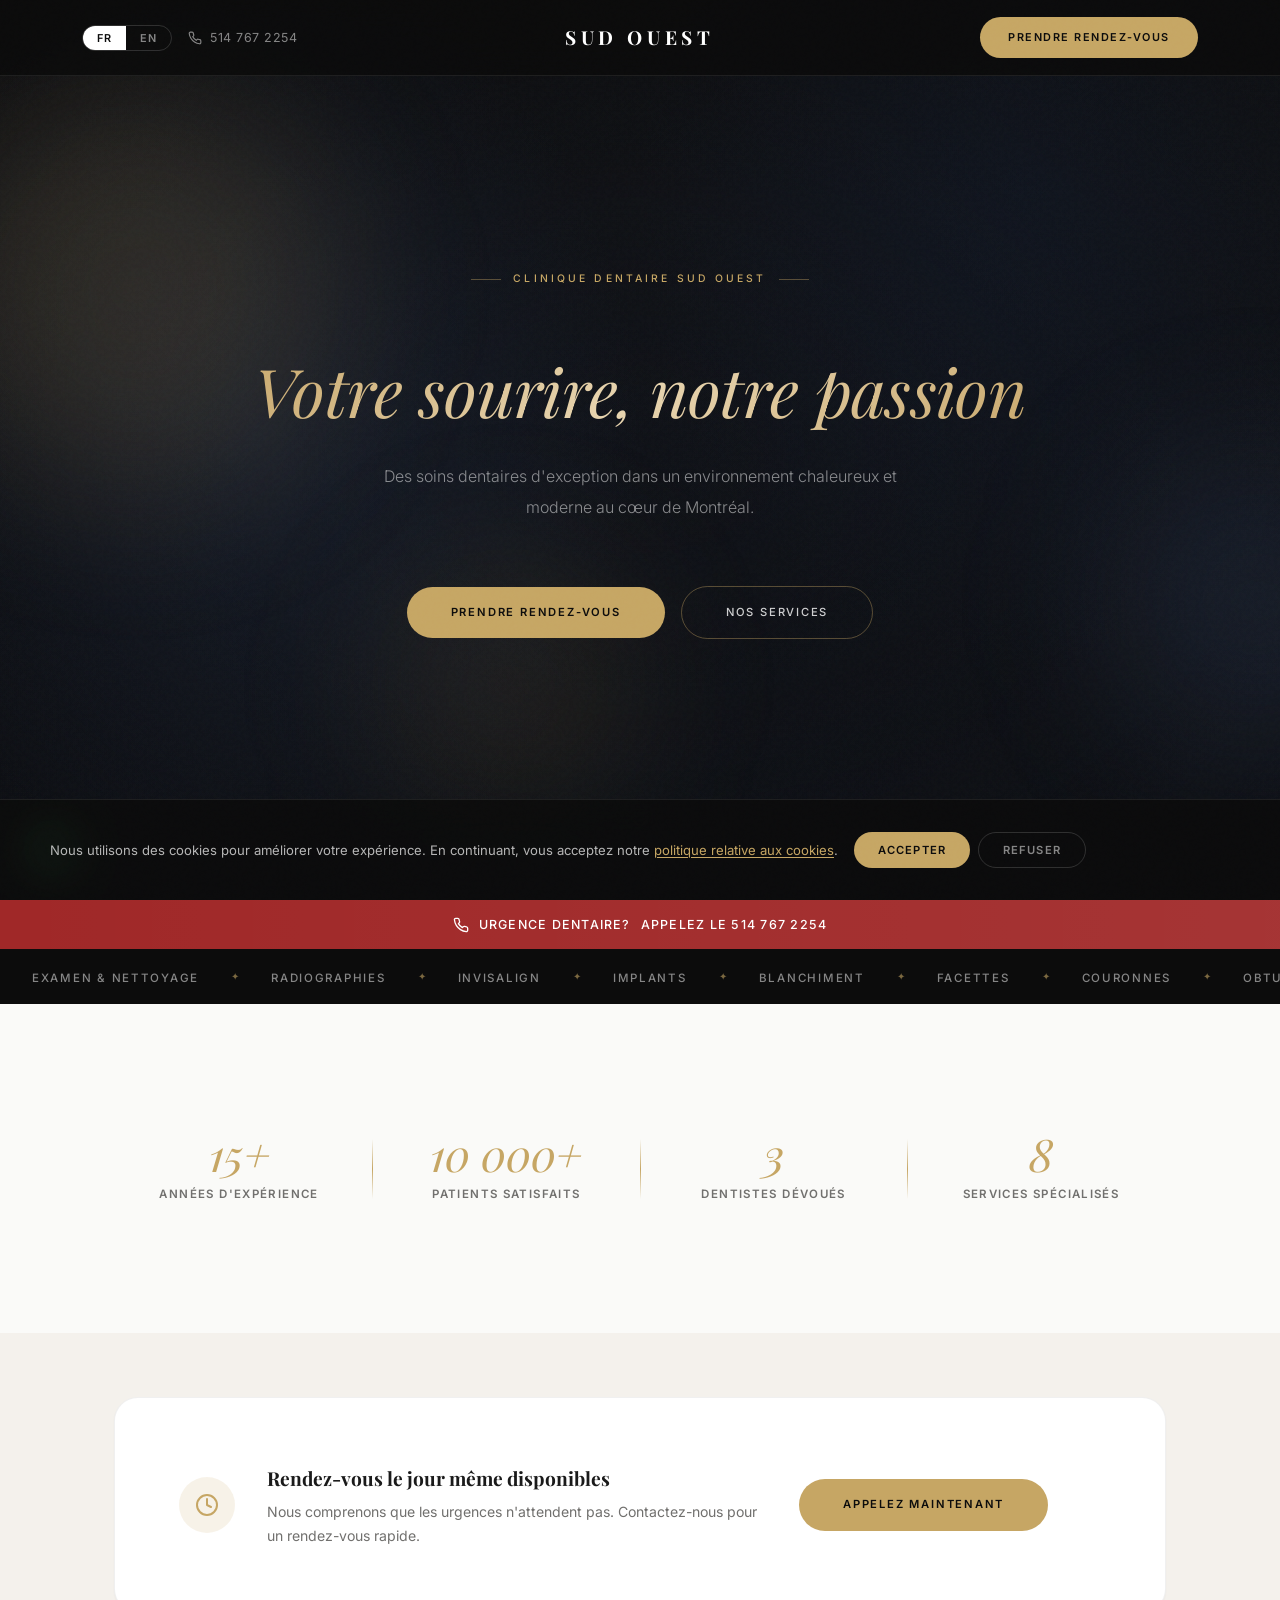
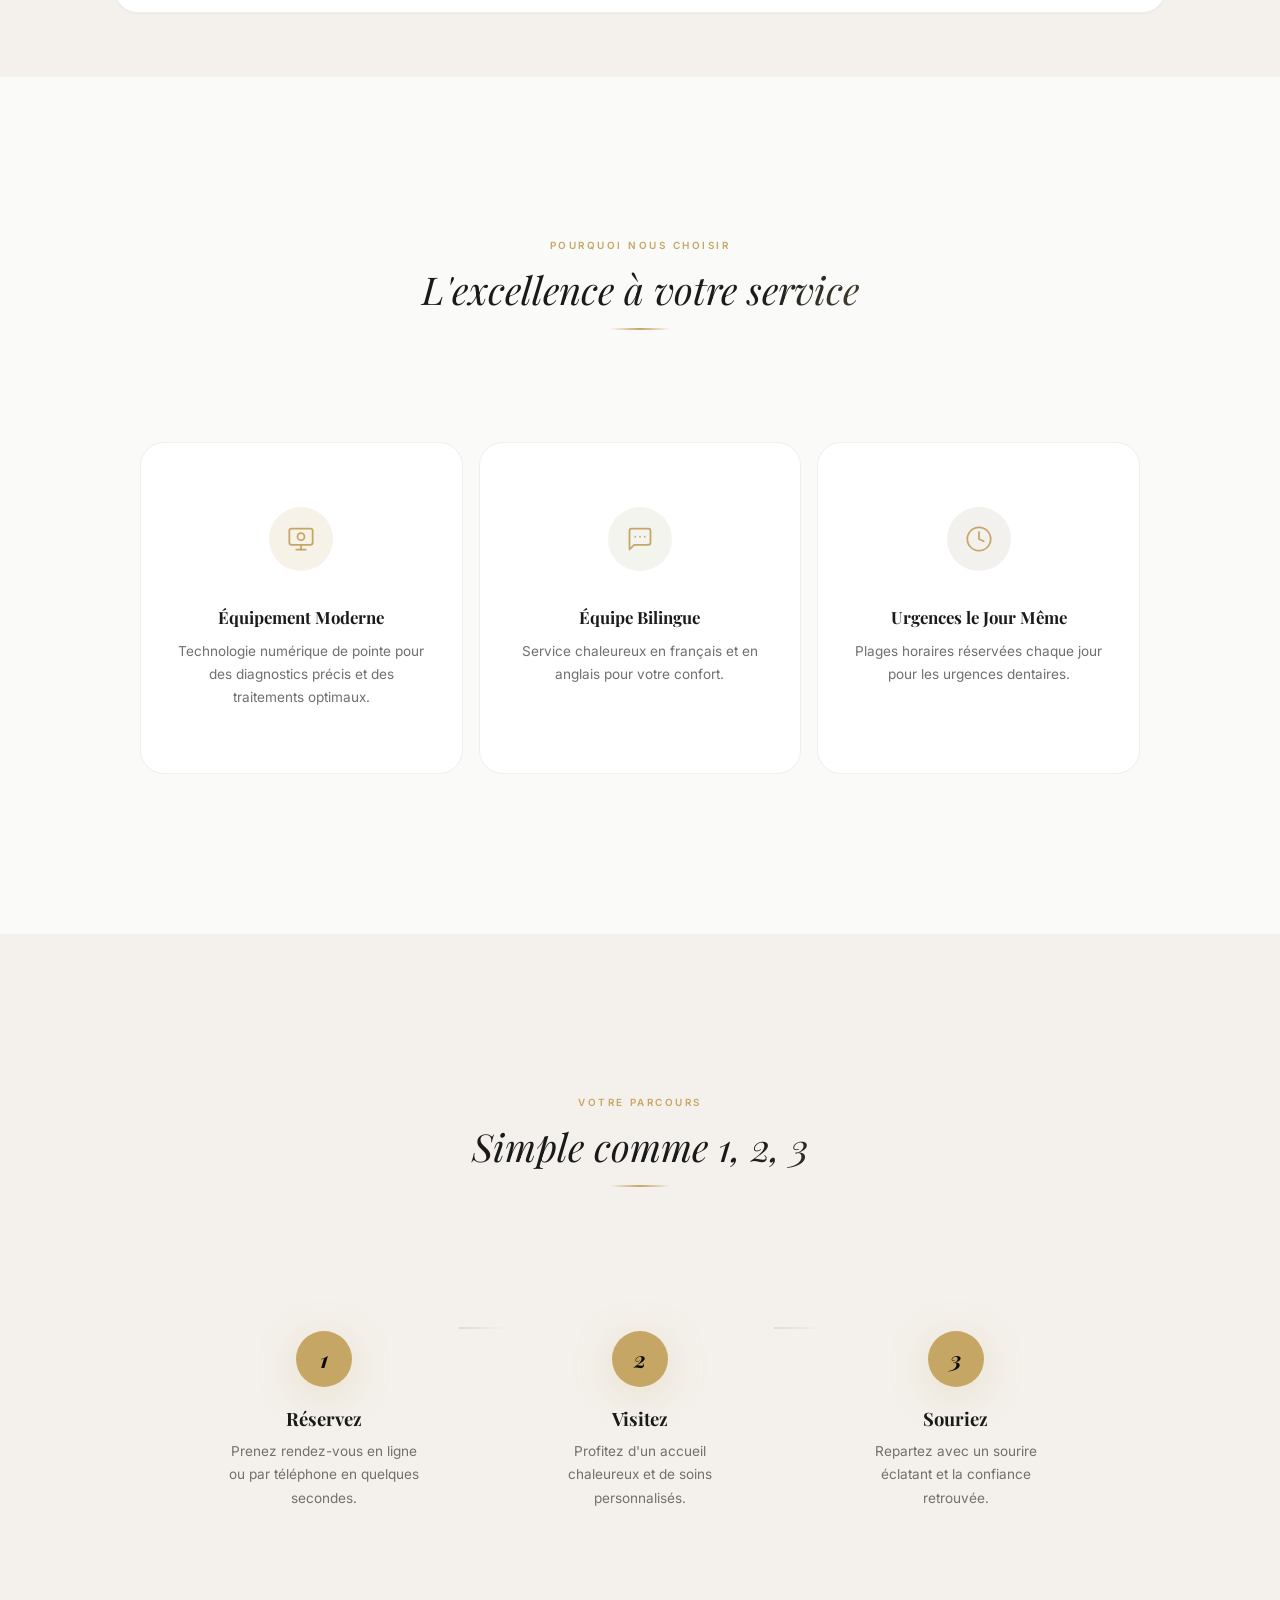
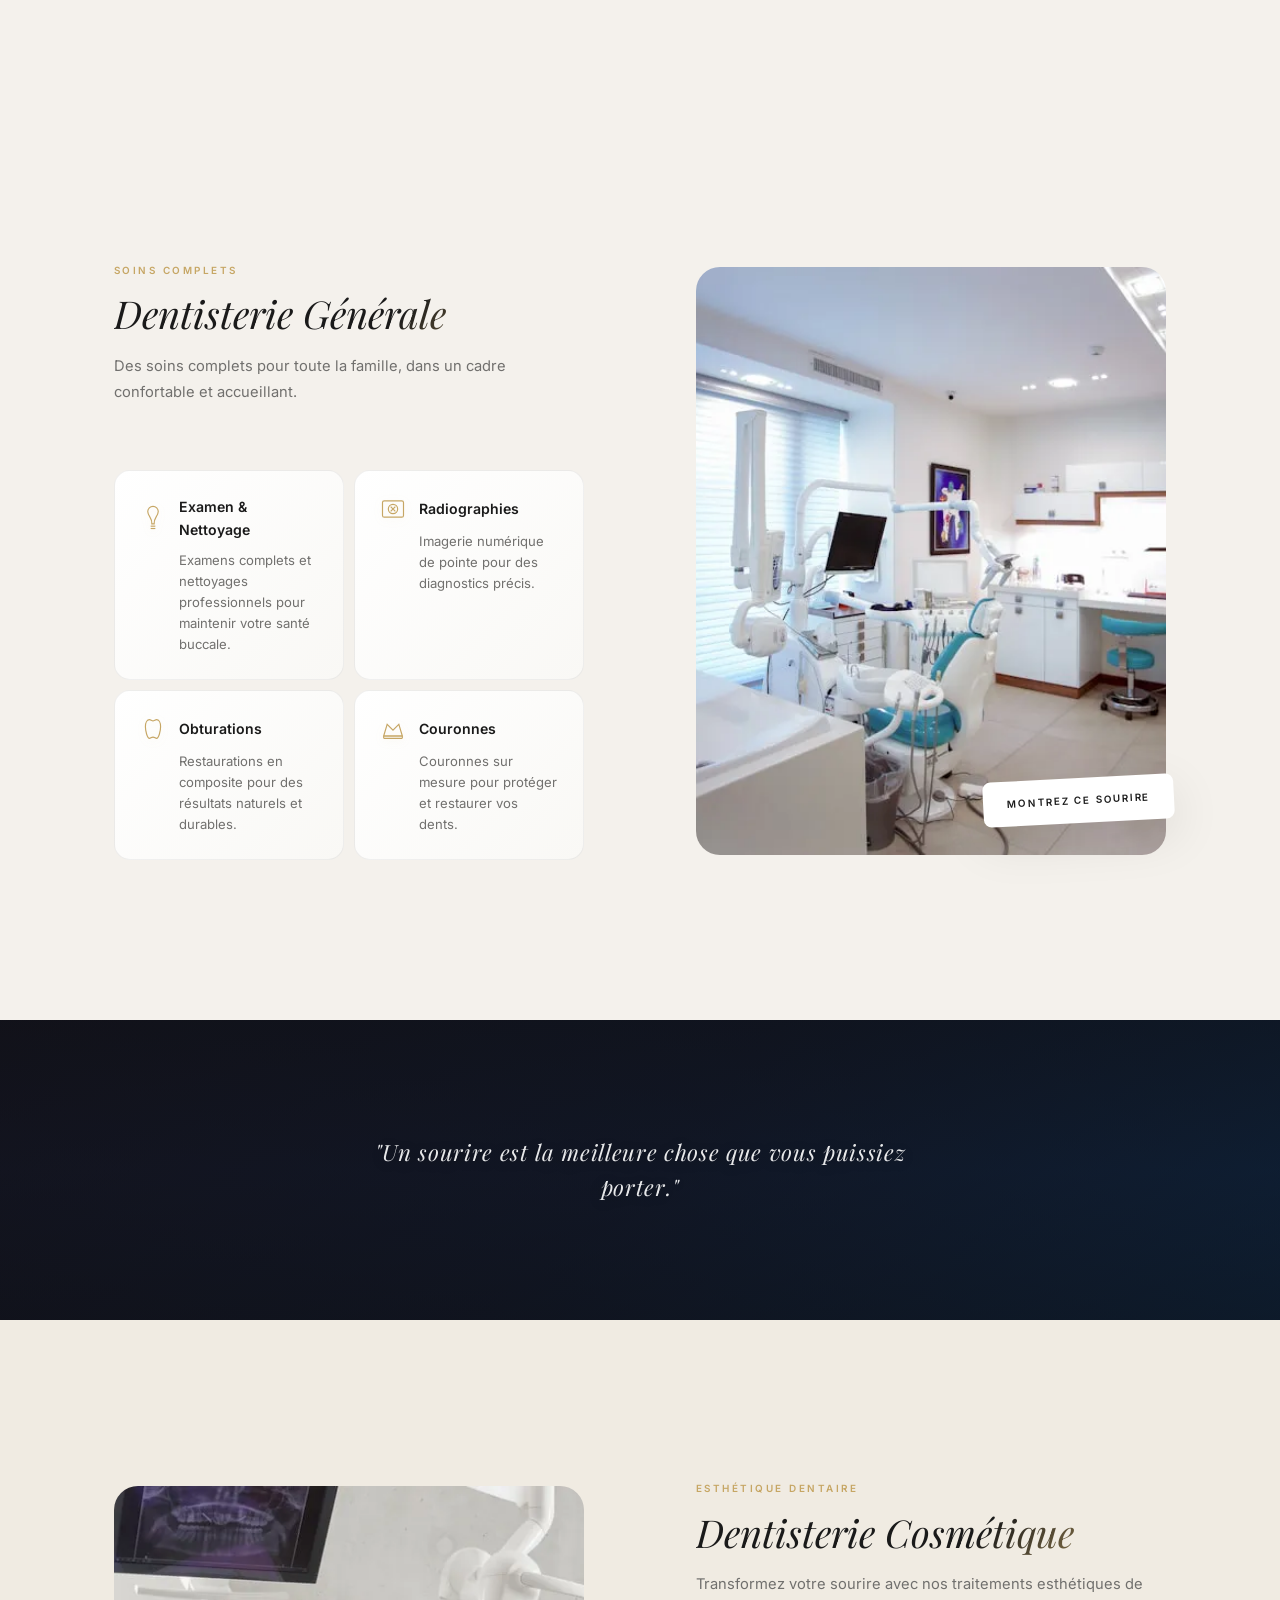
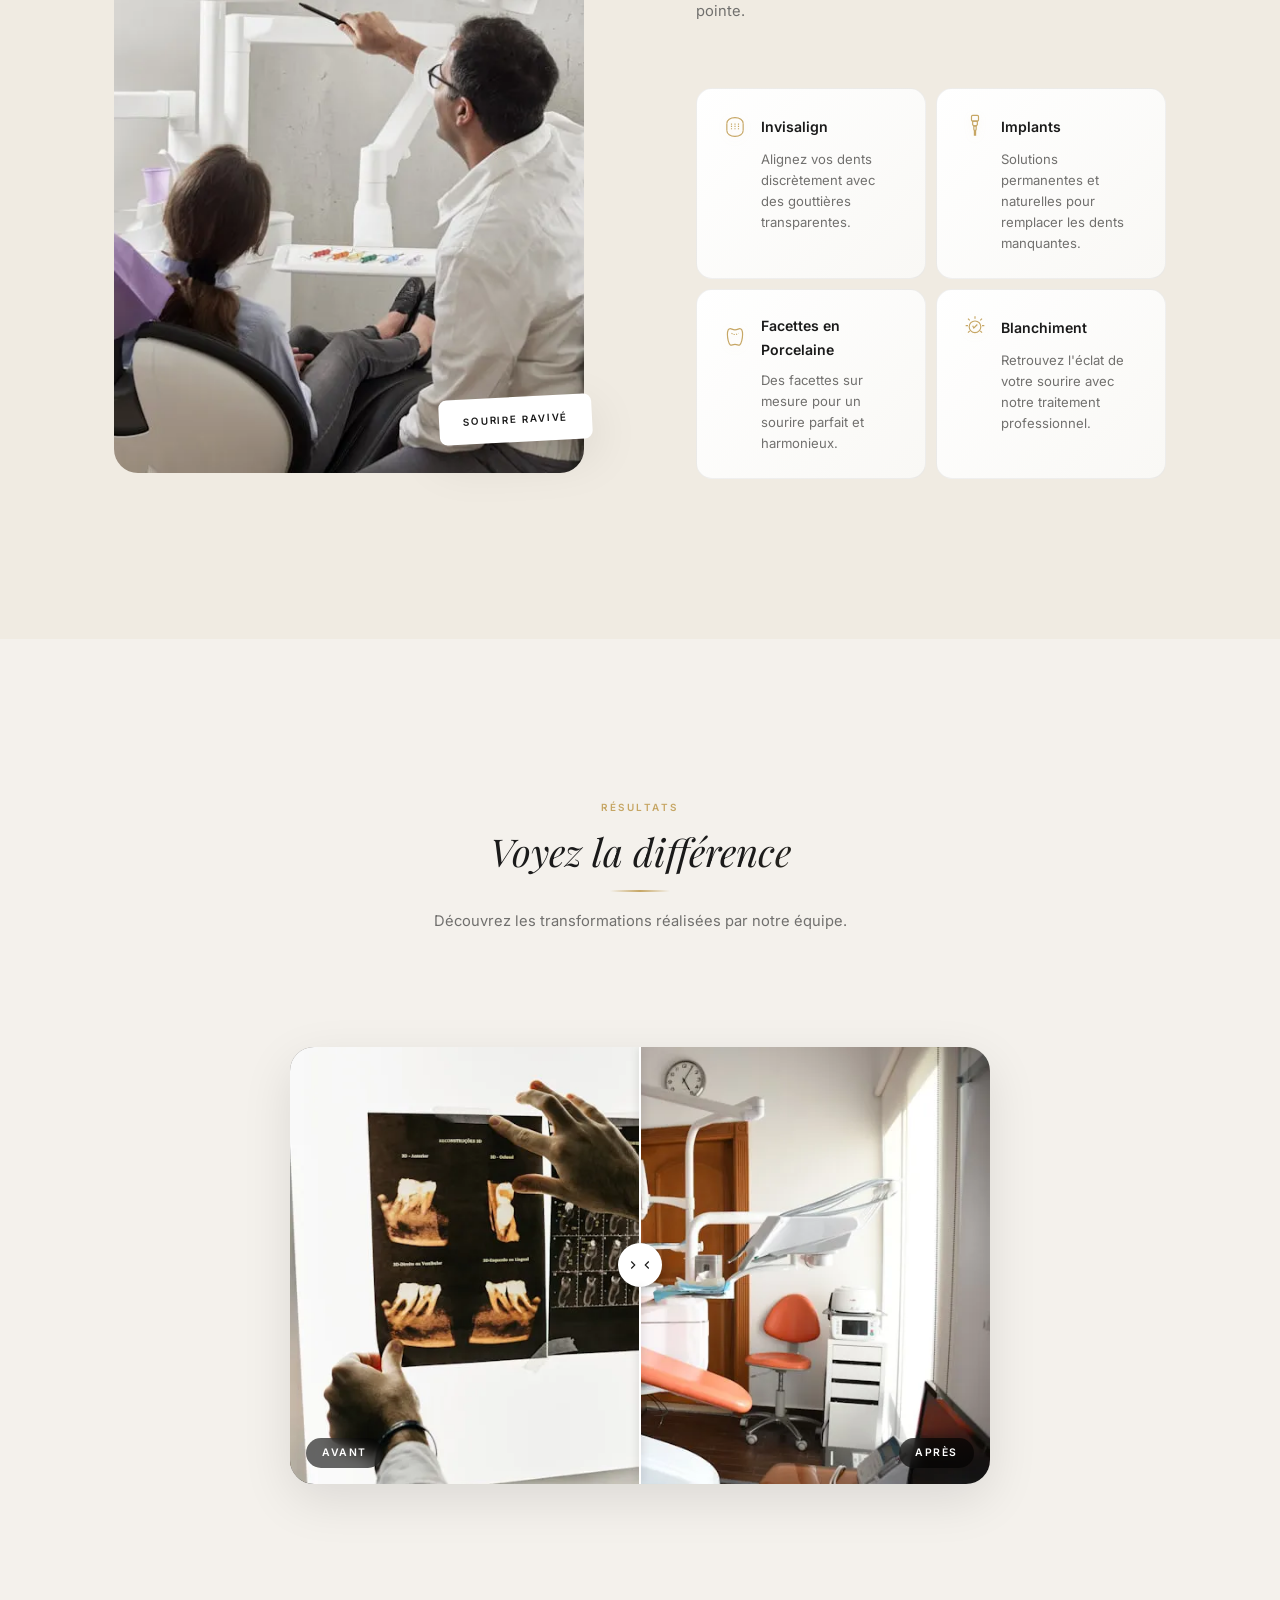
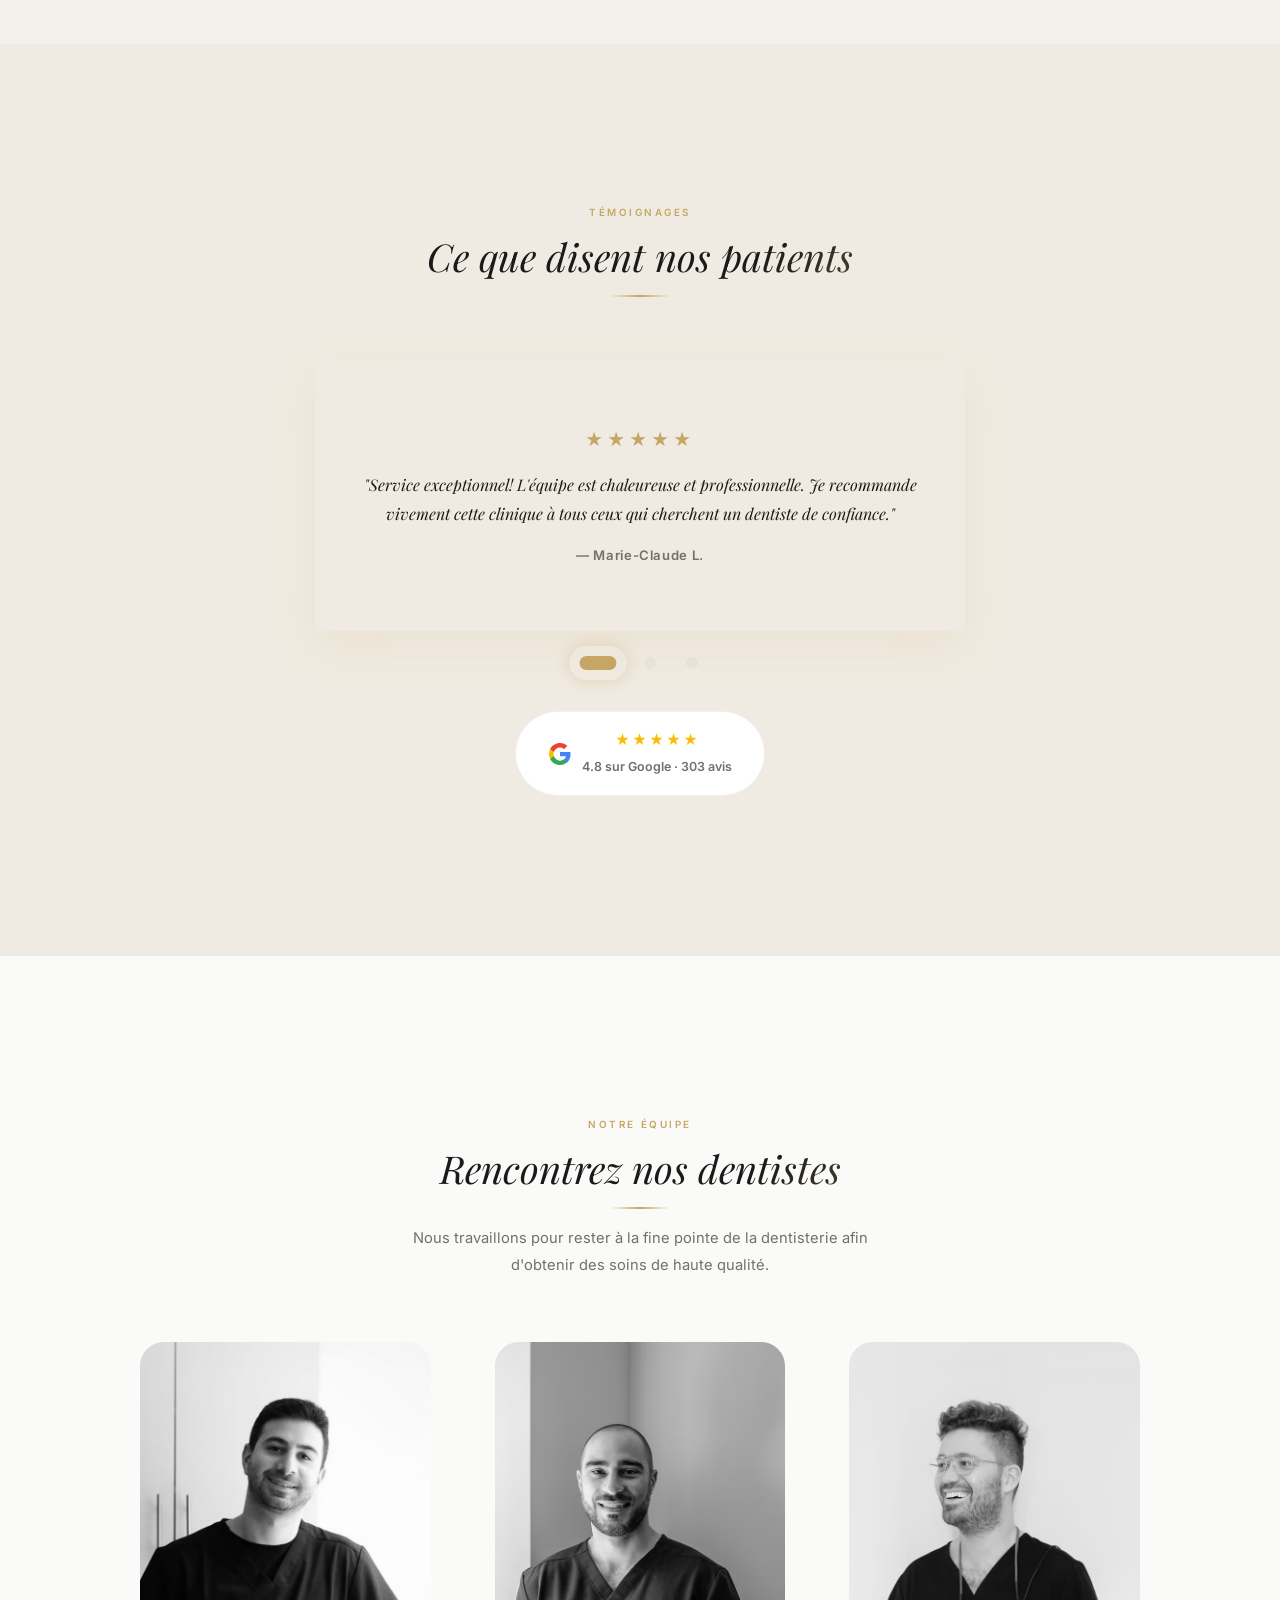
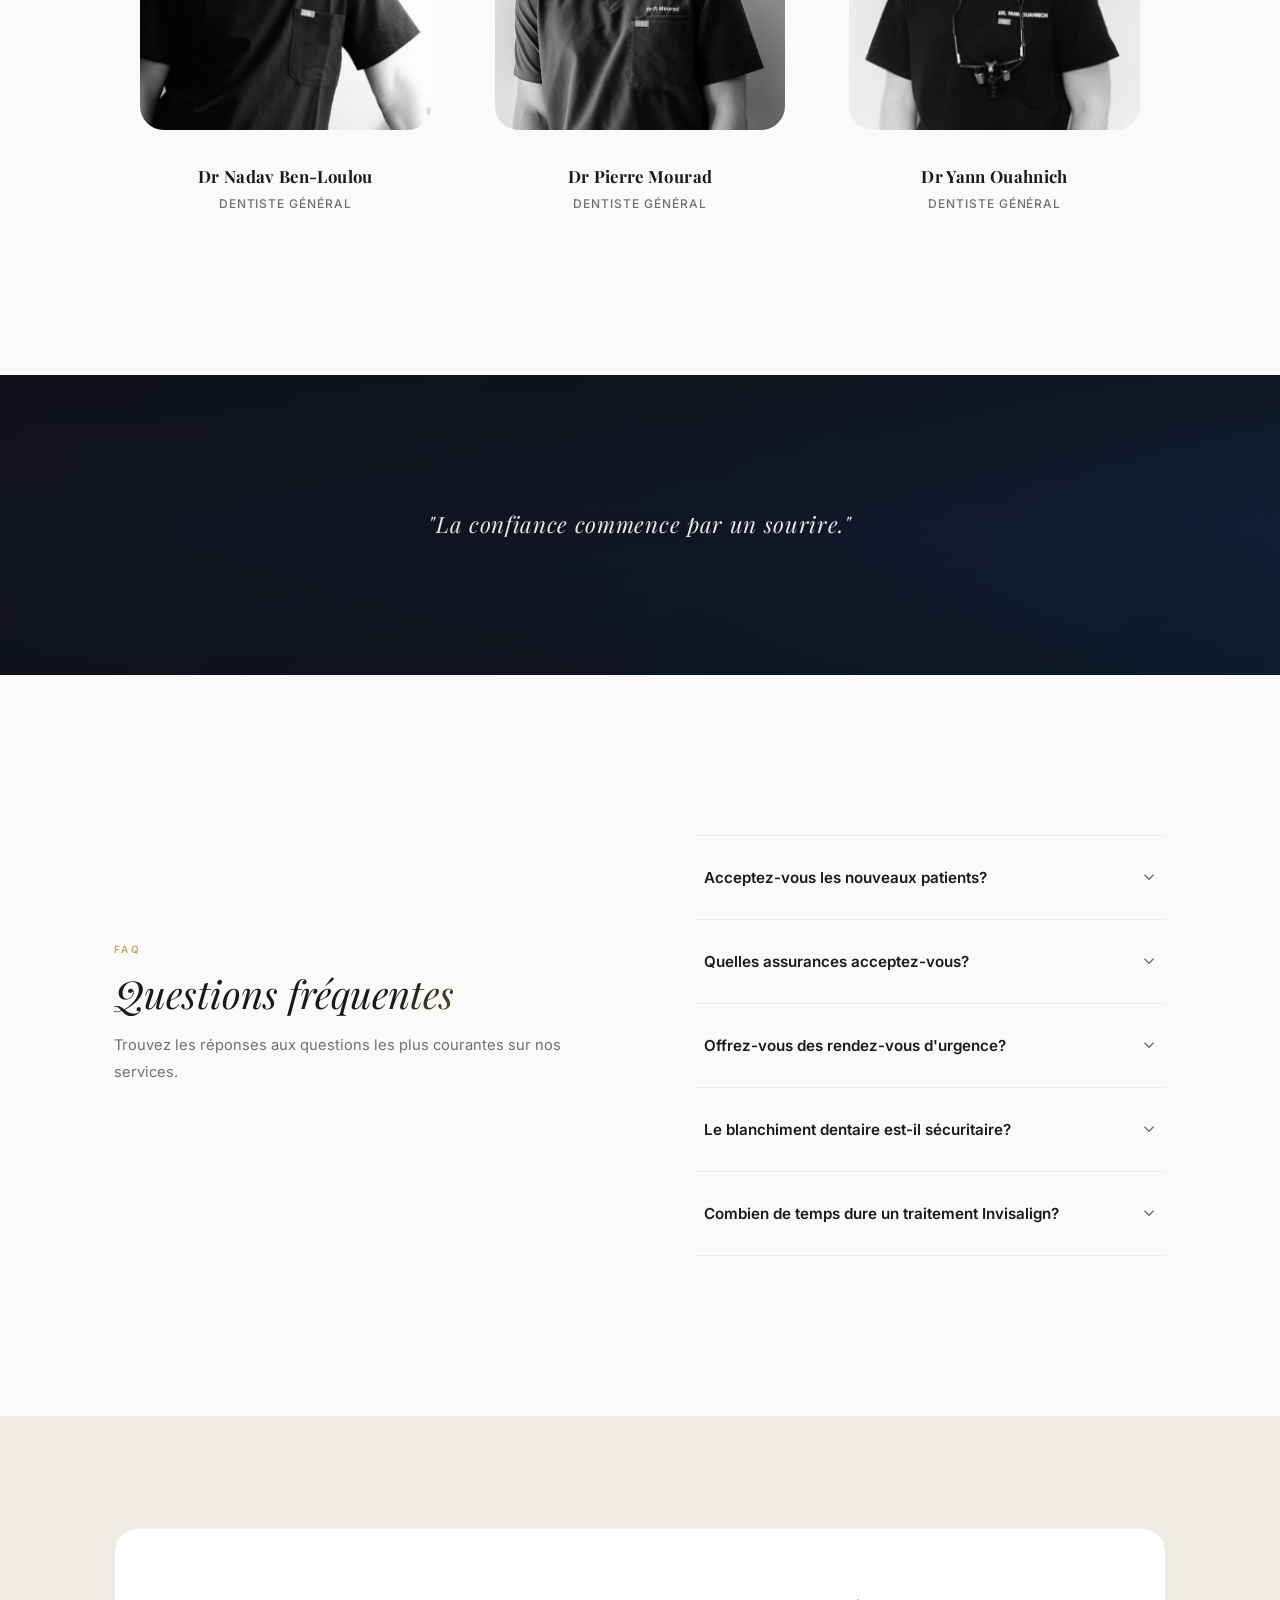
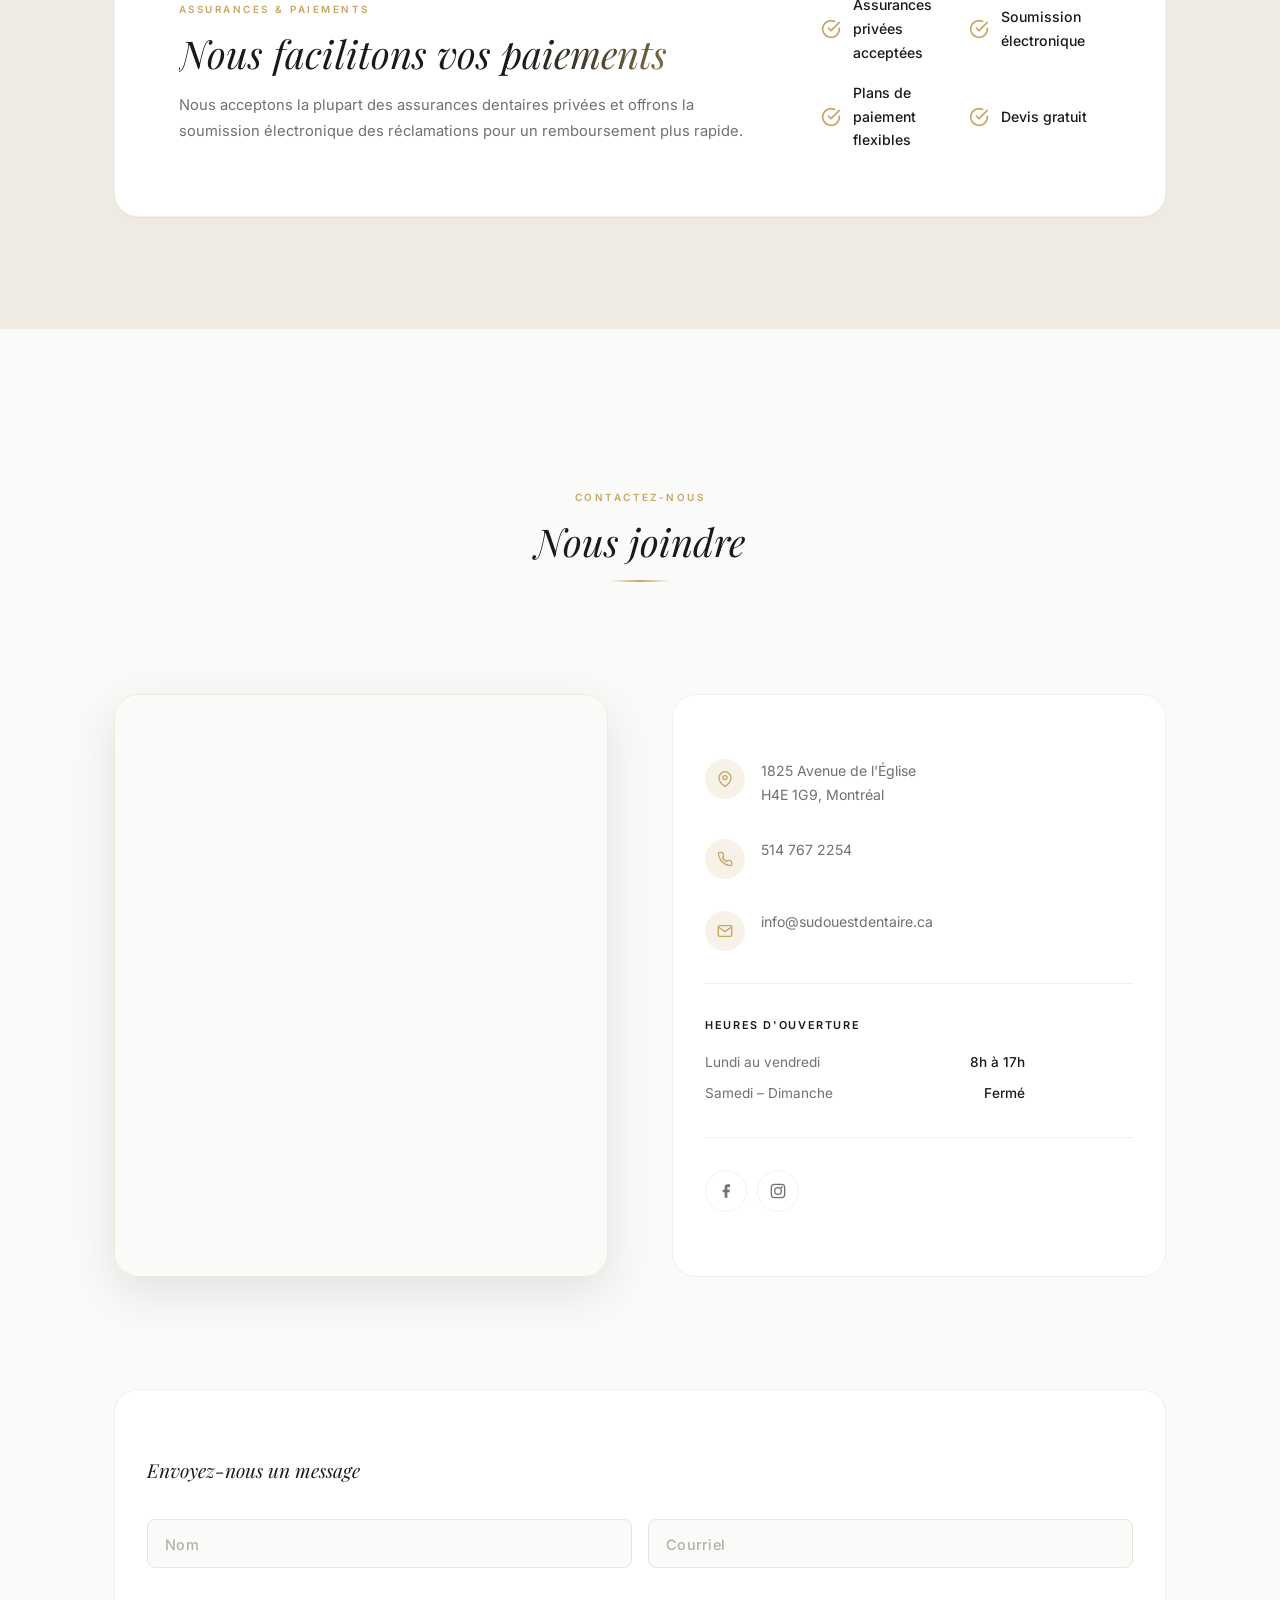
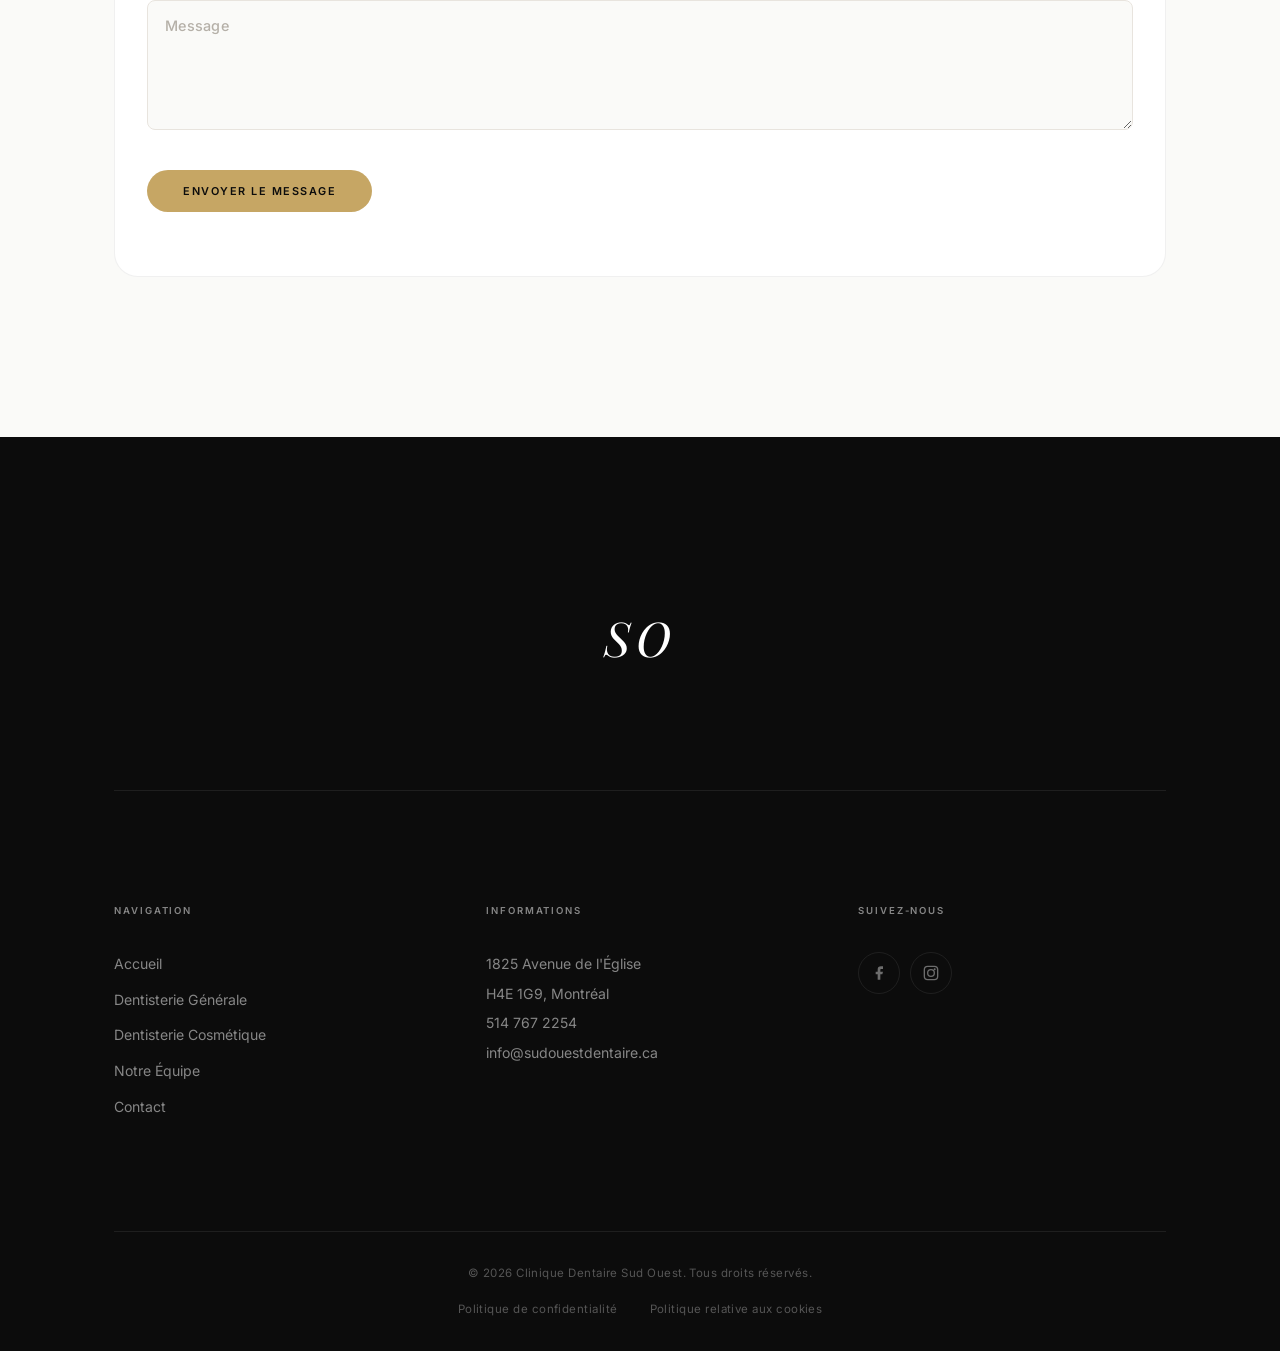
==== commit 265ce641: "Add gradient text on headings + floating form labels - Section titles: subtle gradient from dark tex" ====
--- a/index.html
+++ b/index.html
@@ -727,17 +727,17 @@
           <form action="https://formspree.io/f/{your-form-id}" method="POST">
             <div class="form-row">
               <div class="form-group">
+                <input type="text" id="contact-name" name="name" required data-i18n-placeholder="form.name_placeholder" placeholder="Votre nom">
                 <label for="contact-name" data-i18n="form.name">Nom</label>
-                <input type="text" id="contact-name" name="name" required data-i18n-placeholder="form.name_placeholder" placeholder="Votre nom">
               </div>
               <div class="form-group">
+                <input type="email" id="email" name="email" required data-i18n-placeholder="form.email_placeholder" placeholder="votre@courriel.com">
                 <label for="email" data-i18n="form.email">Courriel</label>
-                <input type="email" id="email" name="email" required data-i18n-placeholder="form.email_placeholder" placeholder="votre@courriel.com">
               </div>
             </div>
             <div class="form-group">
+              <textarea id="message" name="message" required data-i18n-placeholder="form.message_placeholder" placeholder="Comment pouvons-nous vous aider?"></textarea>
               <label for="message" data-i18n="form.message">Message</label>
-              <textarea id="message" name="message" required data-i18n-placeholder="form.message_placeholder" placeholder="Comment pouvons-nous vous aider?"></textarea>
             </div>
             <button type="submit" class="btn-submit magnetic" data-i18n="form.submit">Envoyer le message</button>
           </form>
--- a/css/styles.css
+++ b/css/styles.css
@@ -651,7 +651,10 @@
   font-size: 2.2rem;
   font-weight: 400;
   font-style: italic;
-  color: var(--text);
+  background: linear-gradient(135deg, var(--text) 0%, var(--text) 60%, var(--gold) 100%);
+  -webkit-background-clip: text;
+  -webkit-text-fill-color: transparent;
+  background-clip: text;
   margin-bottom: var(--space-md);
   line-height: 1.2;
 }
@@ -1108,23 +1111,27 @@
 }
 
 .form-group {
-  margin-bottom: var(--space-md);
+  position: relative;
+  margin-bottom: var(--space-lg);
 }
 
 .form-group label {
-  display: block;
-  font-size: 0.72rem;
-  font-weight: 600;
-  color: var(--text);
-  margin-bottom: 8px;
-  letter-spacing: 0.06em;
-  text-transform: uppercase;
+  position: absolute;
+  left: 18px;
+  top: 14px;
+  font-size: 0.9rem;
+  font-weight: 500;
+  color: #b5b0a8;
+  letter-spacing: 0.02em;
+  pointer-events: none;
+  transition: all 0.25s ease;
+  transform-origin: left;
 }
 
 .form-group input,
 .form-group textarea {
   width: 100%;
-  padding: 14px 18px;
+  padding: 20px 18px 10px;
   border: 1px solid var(--warm-gray);
   border-radius: var(--radius-sm);
   font-family: var(--font-body);
@@ -1136,7 +1143,7 @@
 
 .form-group input::placeholder,
 .form-group textarea::placeholder {
-  color: #b5b0a8;
+  color: transparent;
 }
 
 .form-group input:focus,
@@ -1145,6 +1152,19 @@
   border-color: var(--gold);
   box-shadow: 0 0 0 3px var(--gold-muted);
   background: var(--white);
+}
+
+/* Float label up on focus or when filled */
+.form-group input:focus ~ label,
+.form-group input:not(:placeholder-shown) ~ label,
+.form-group textarea:focus ~ label,
+.form-group textarea:not(:placeholder-shown) ~ label {
+  top: 4px;
+  font-size: 0.65rem;
+  font-weight: 600;
+  color: var(--gold);
+  letter-spacing: 0.06em;
+  text-transform: uppercase;
 }
 
 .form-group textarea {
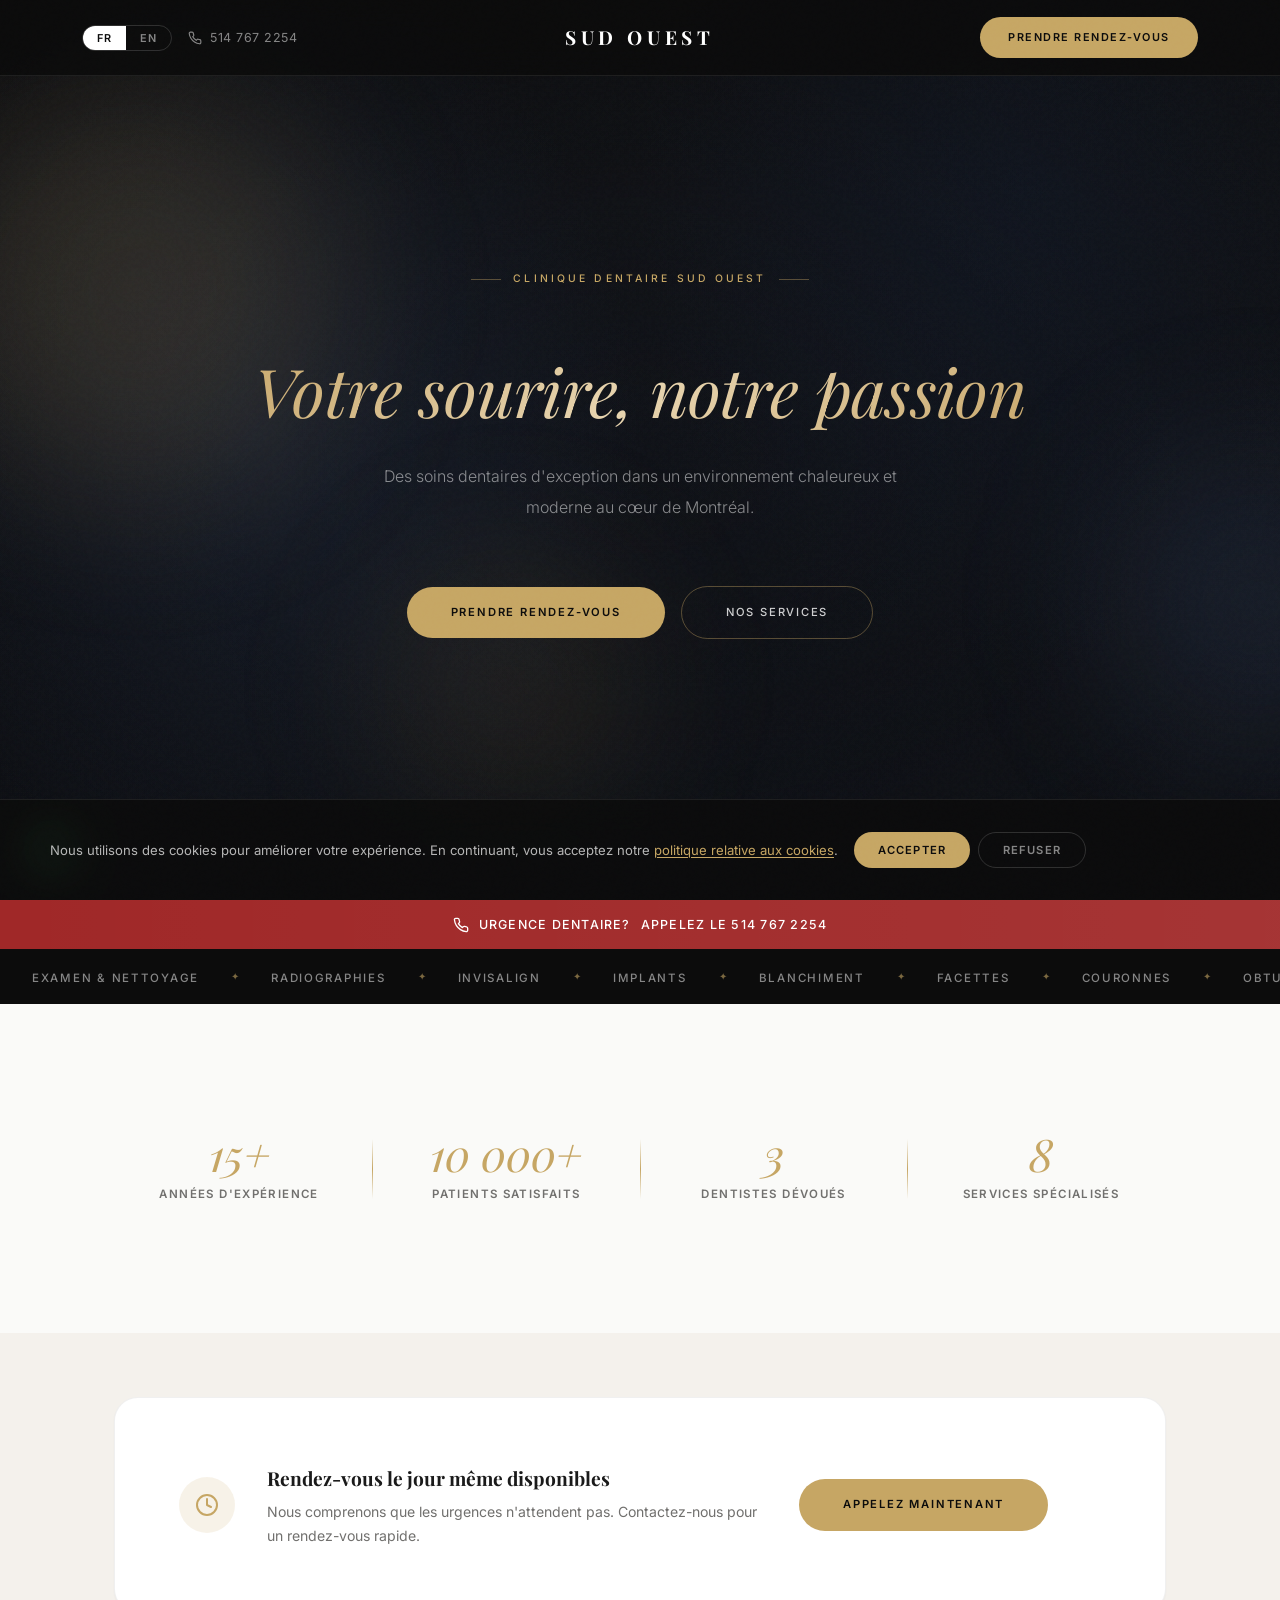
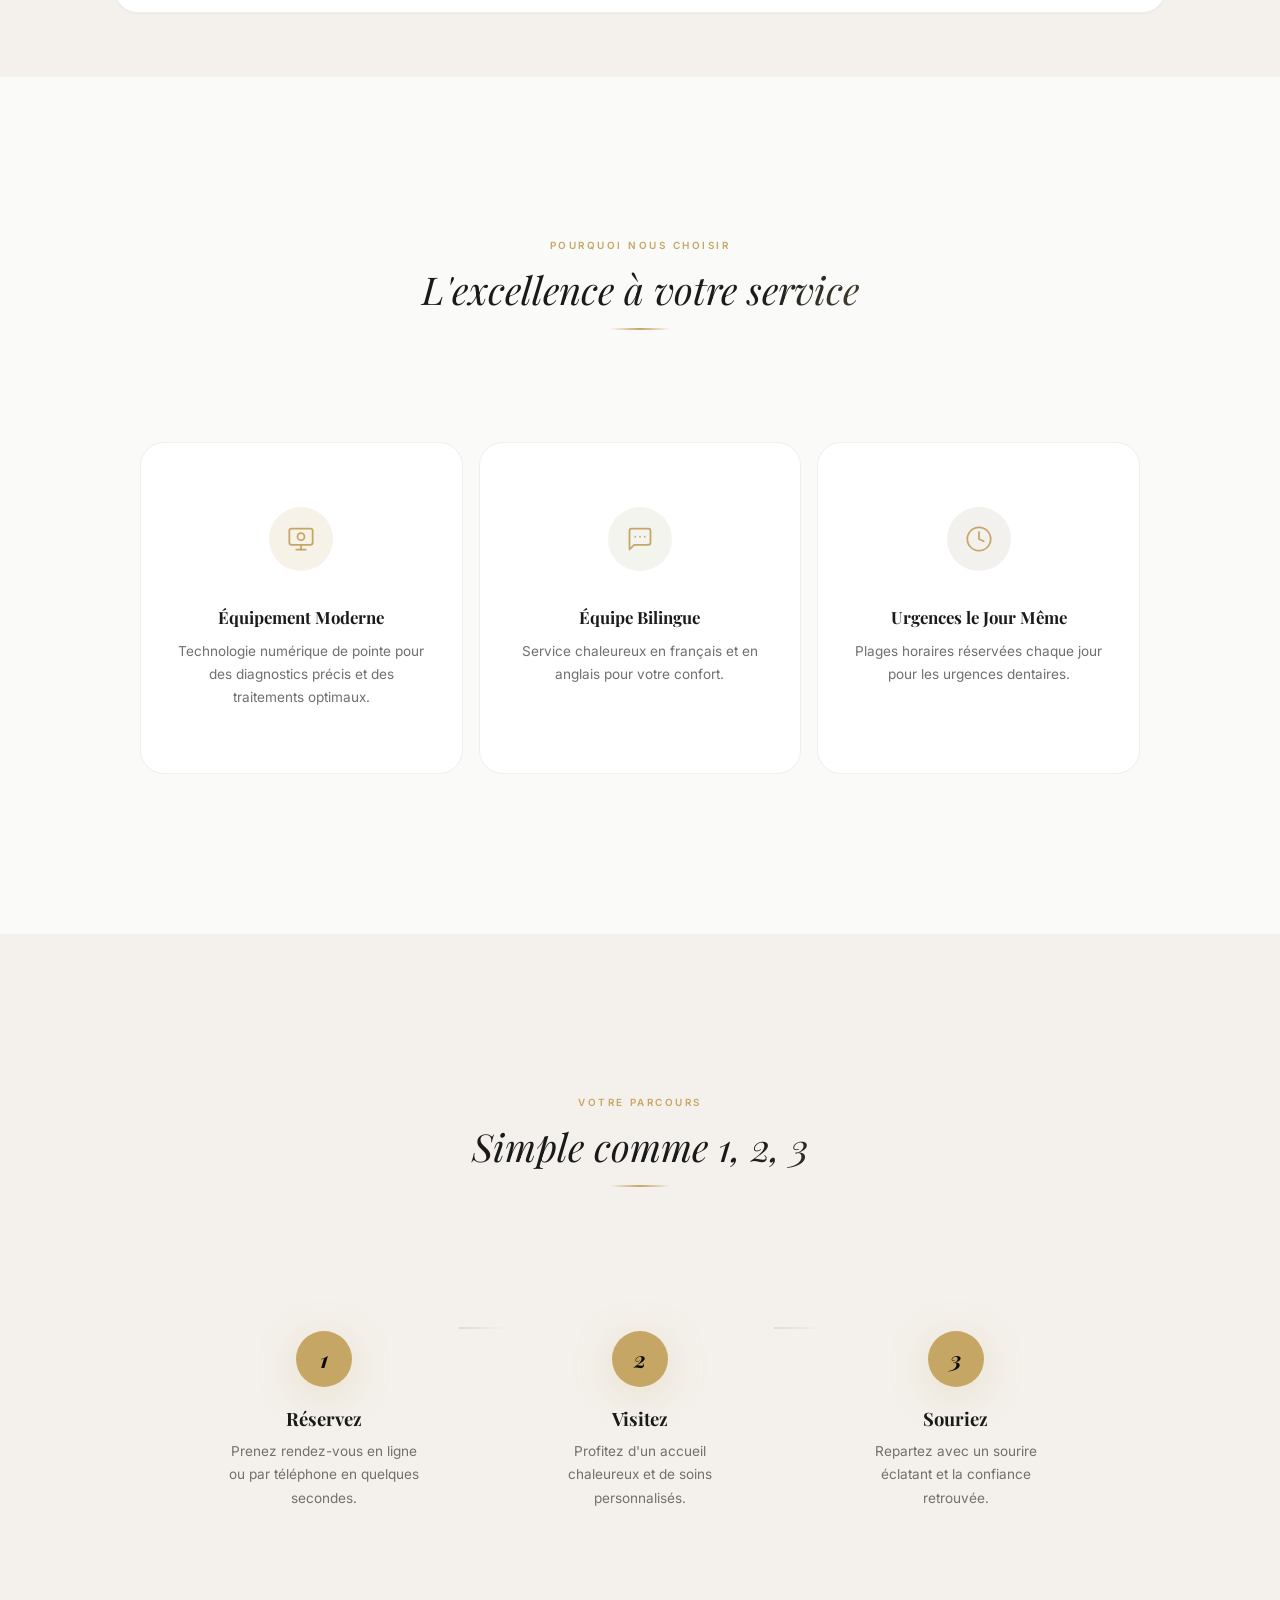
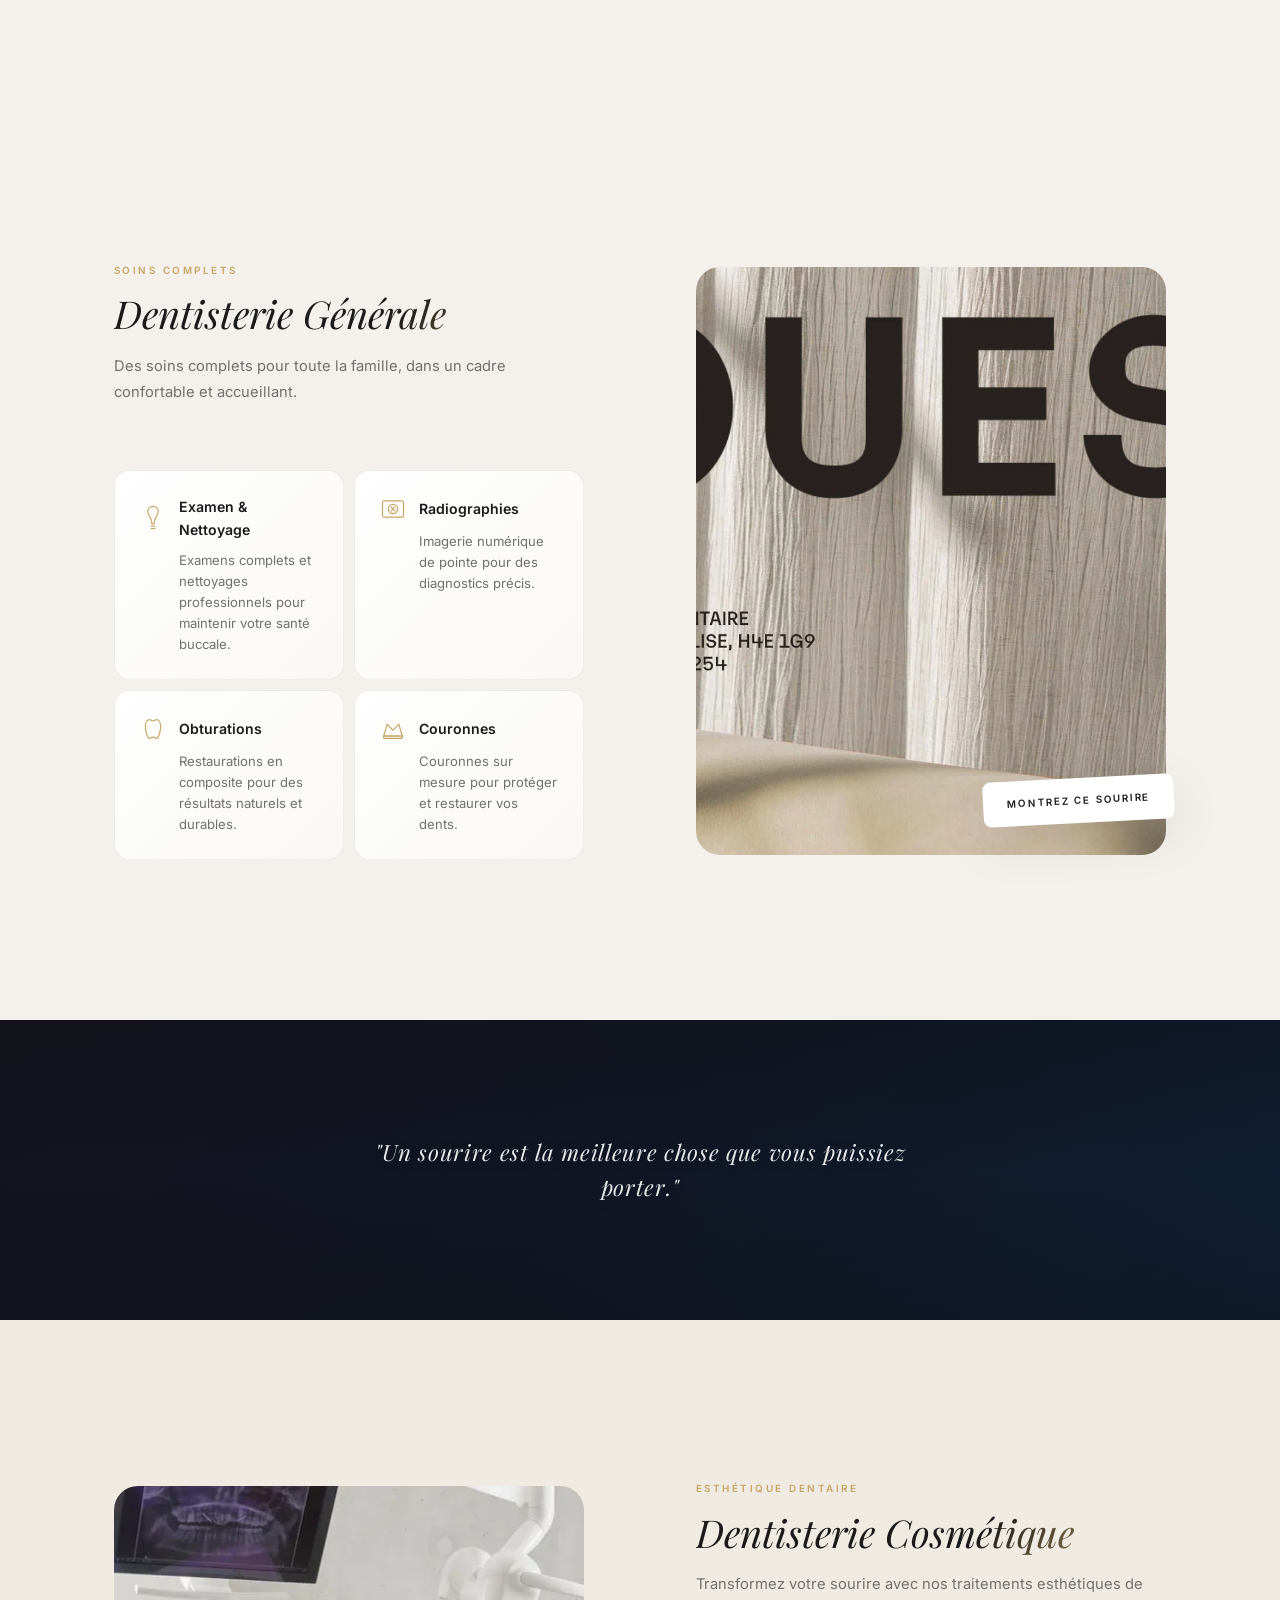
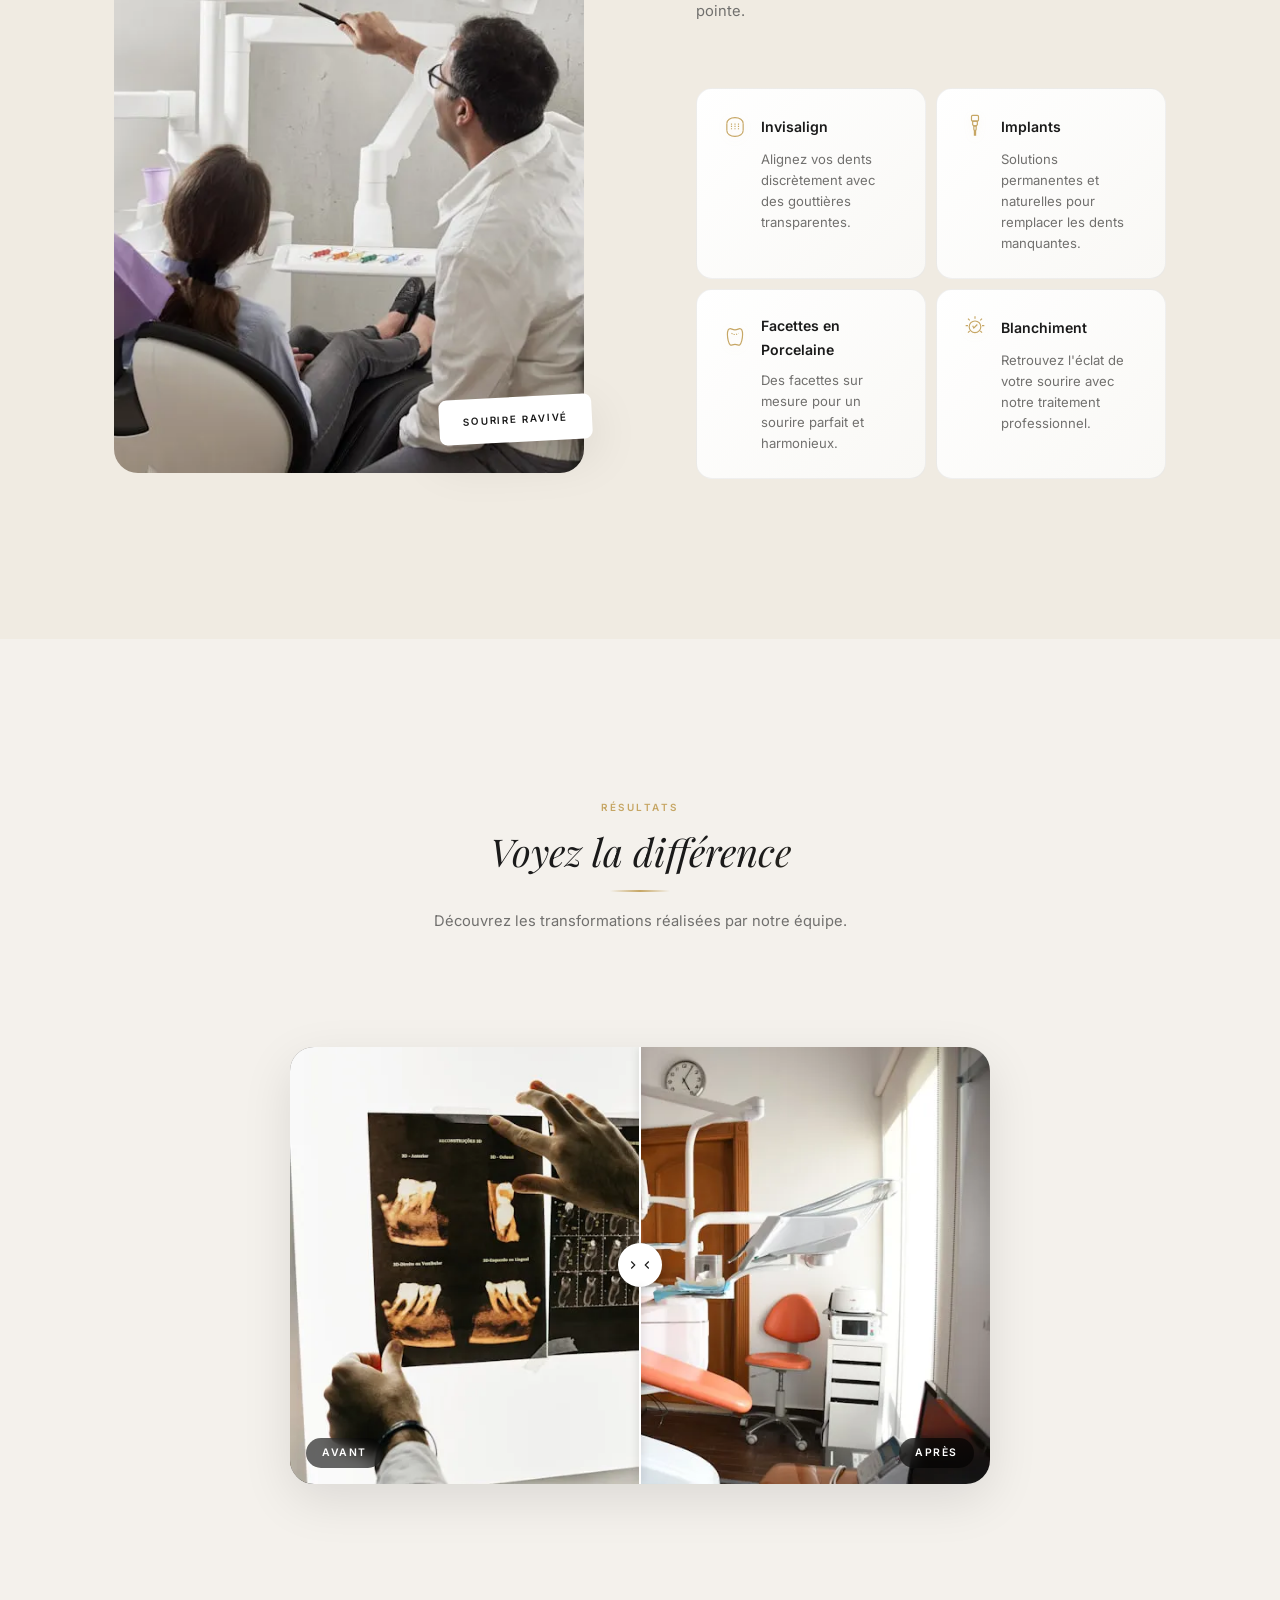
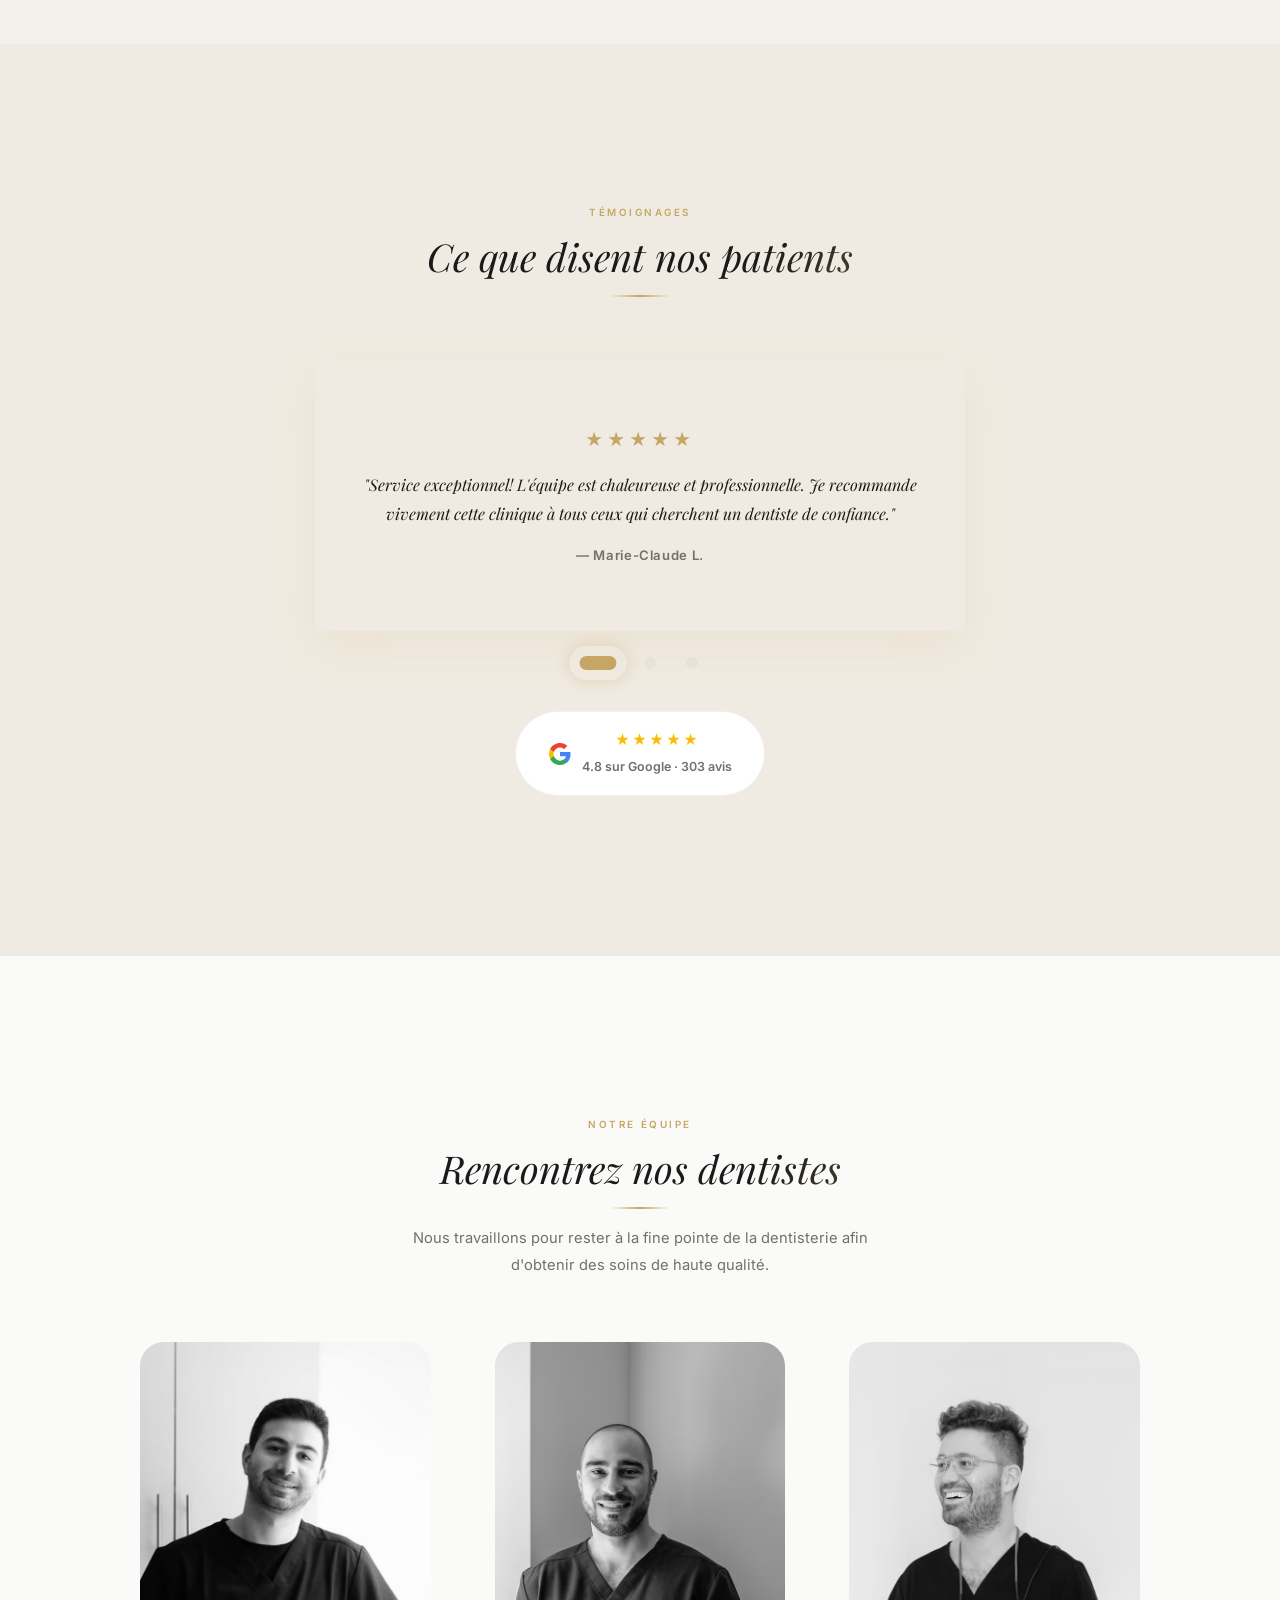
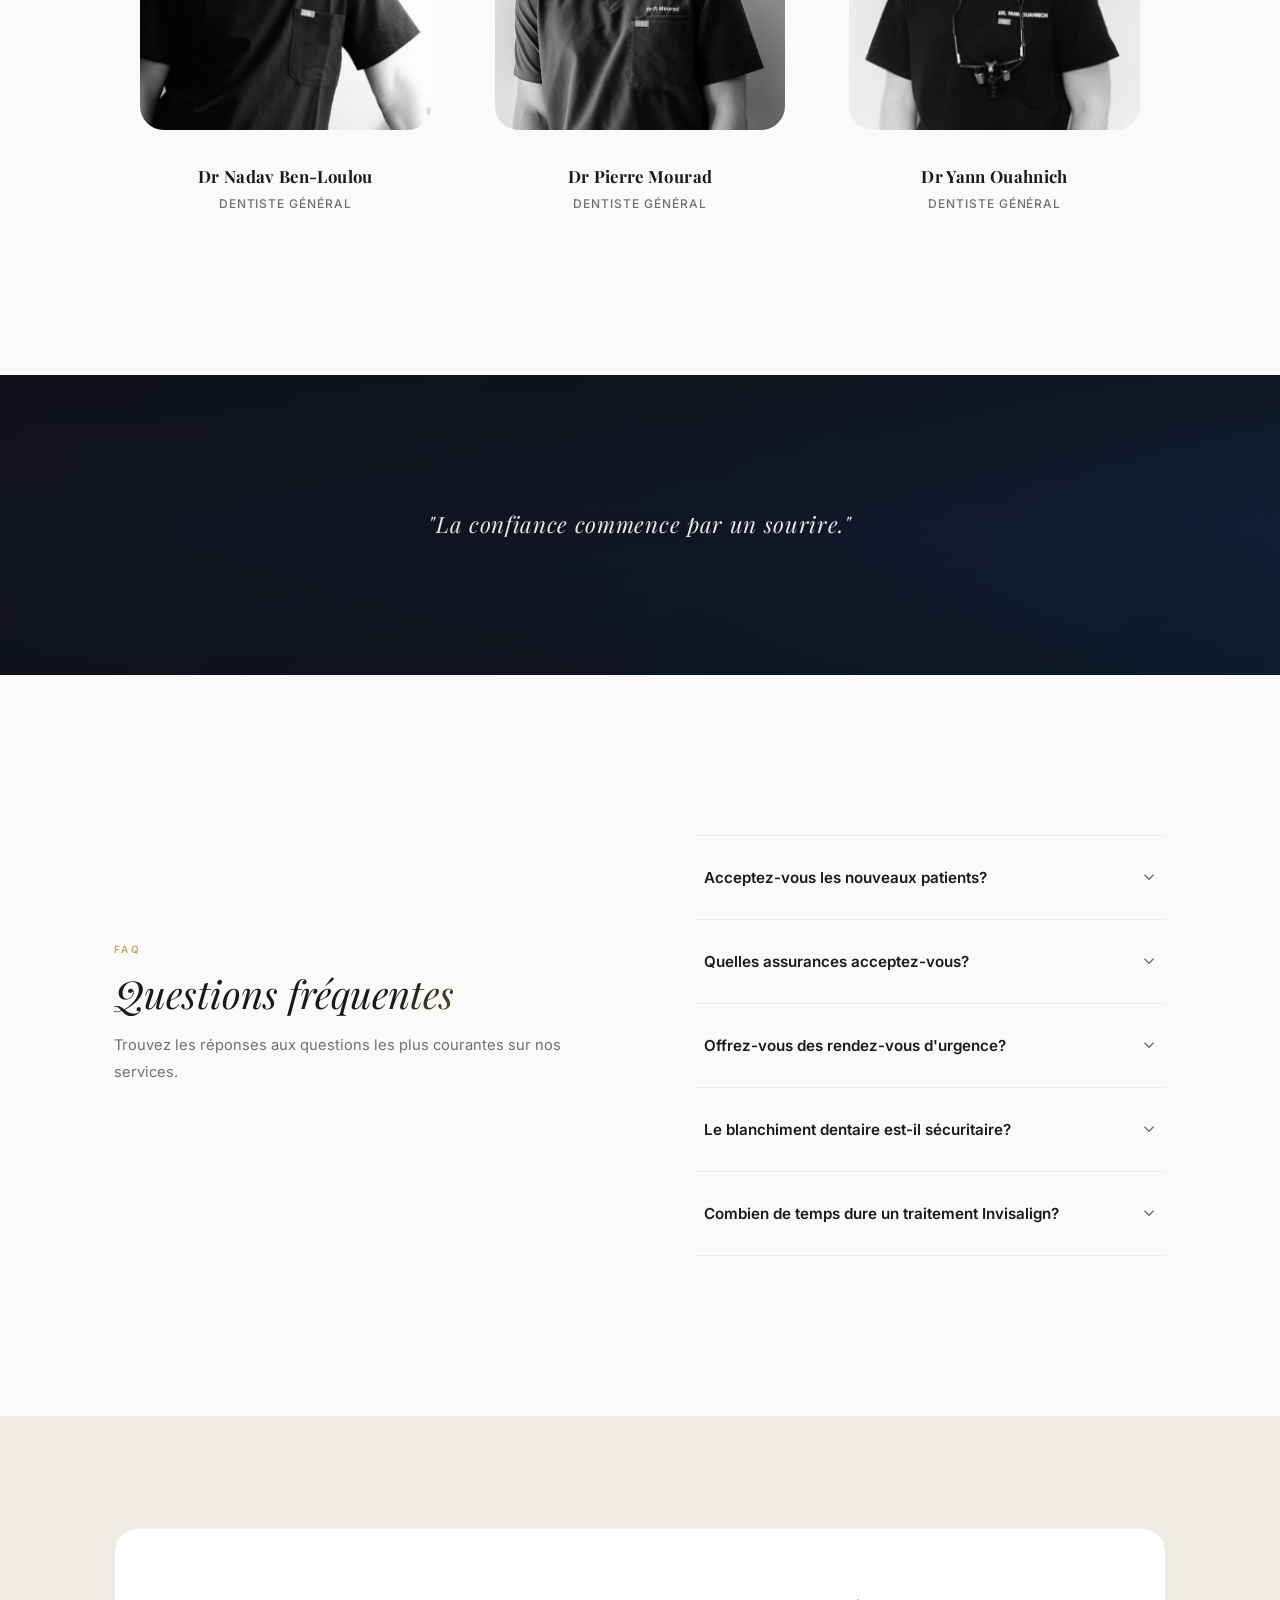
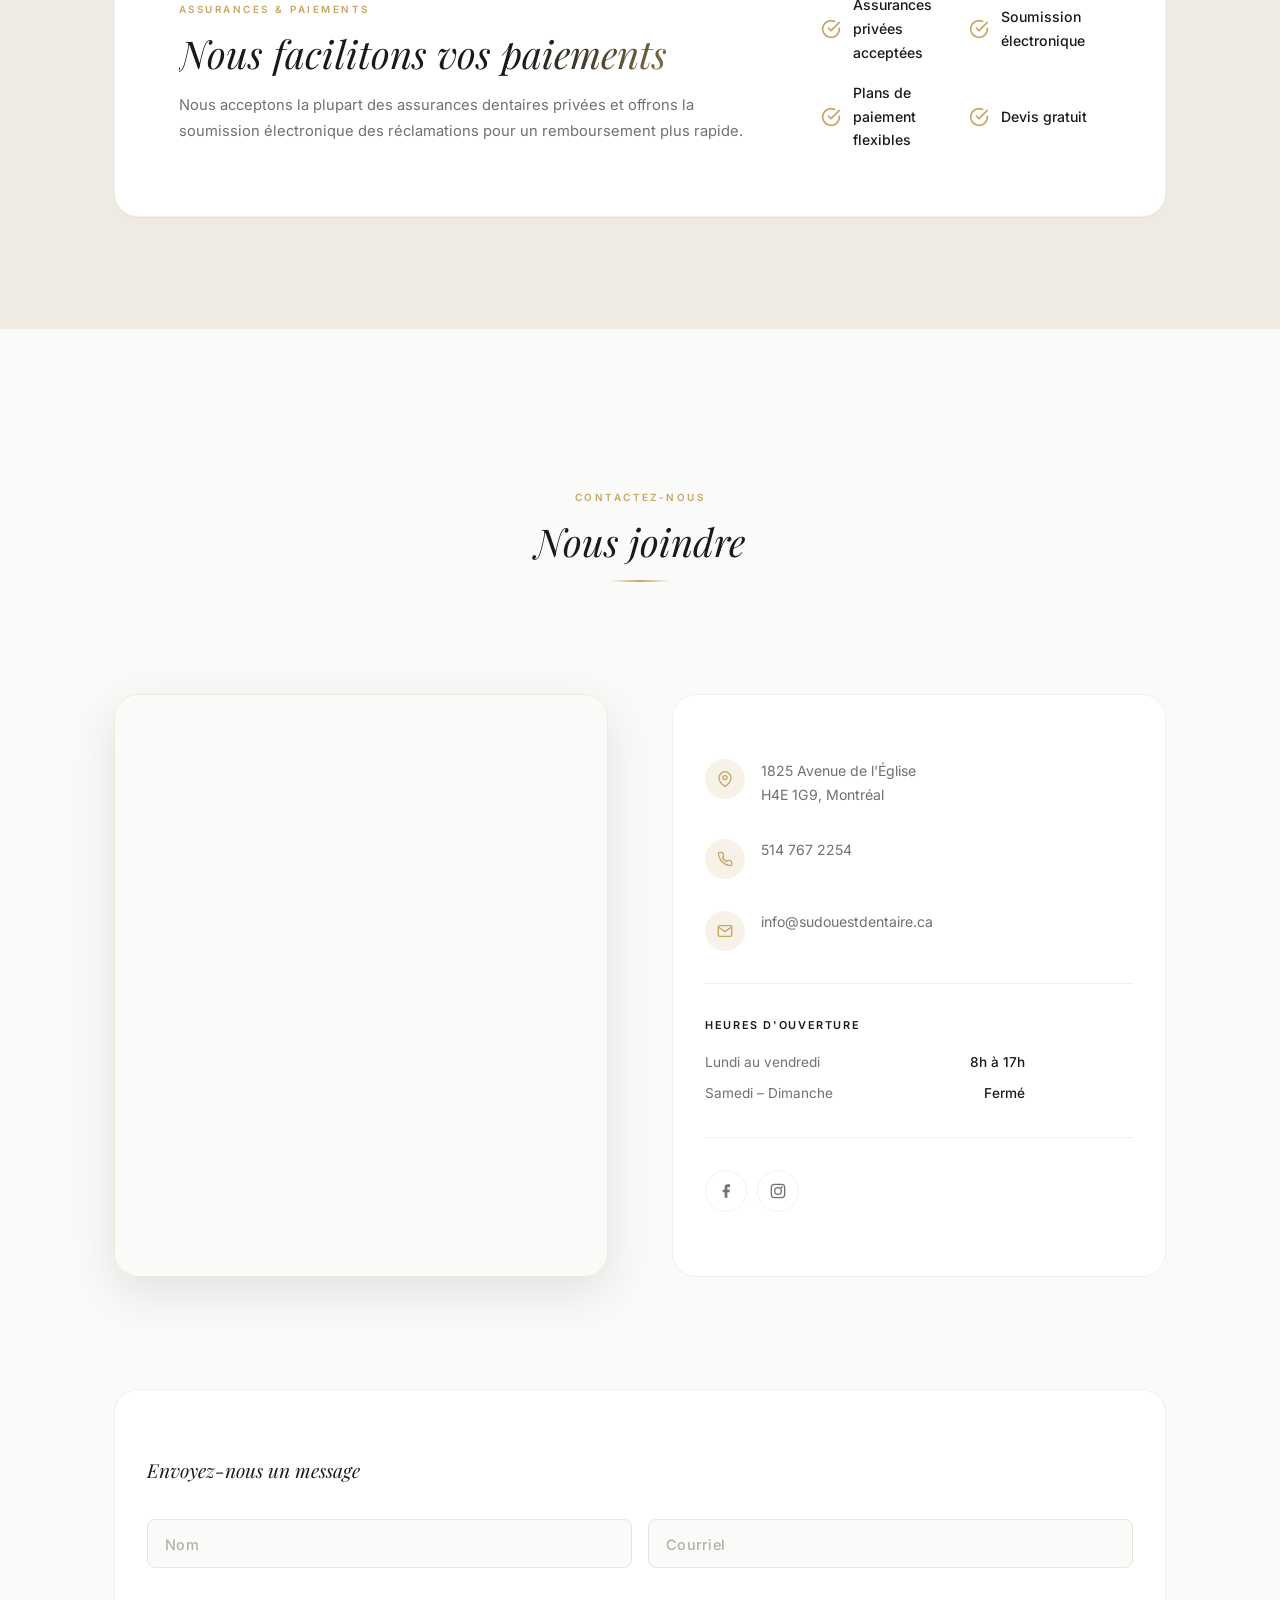
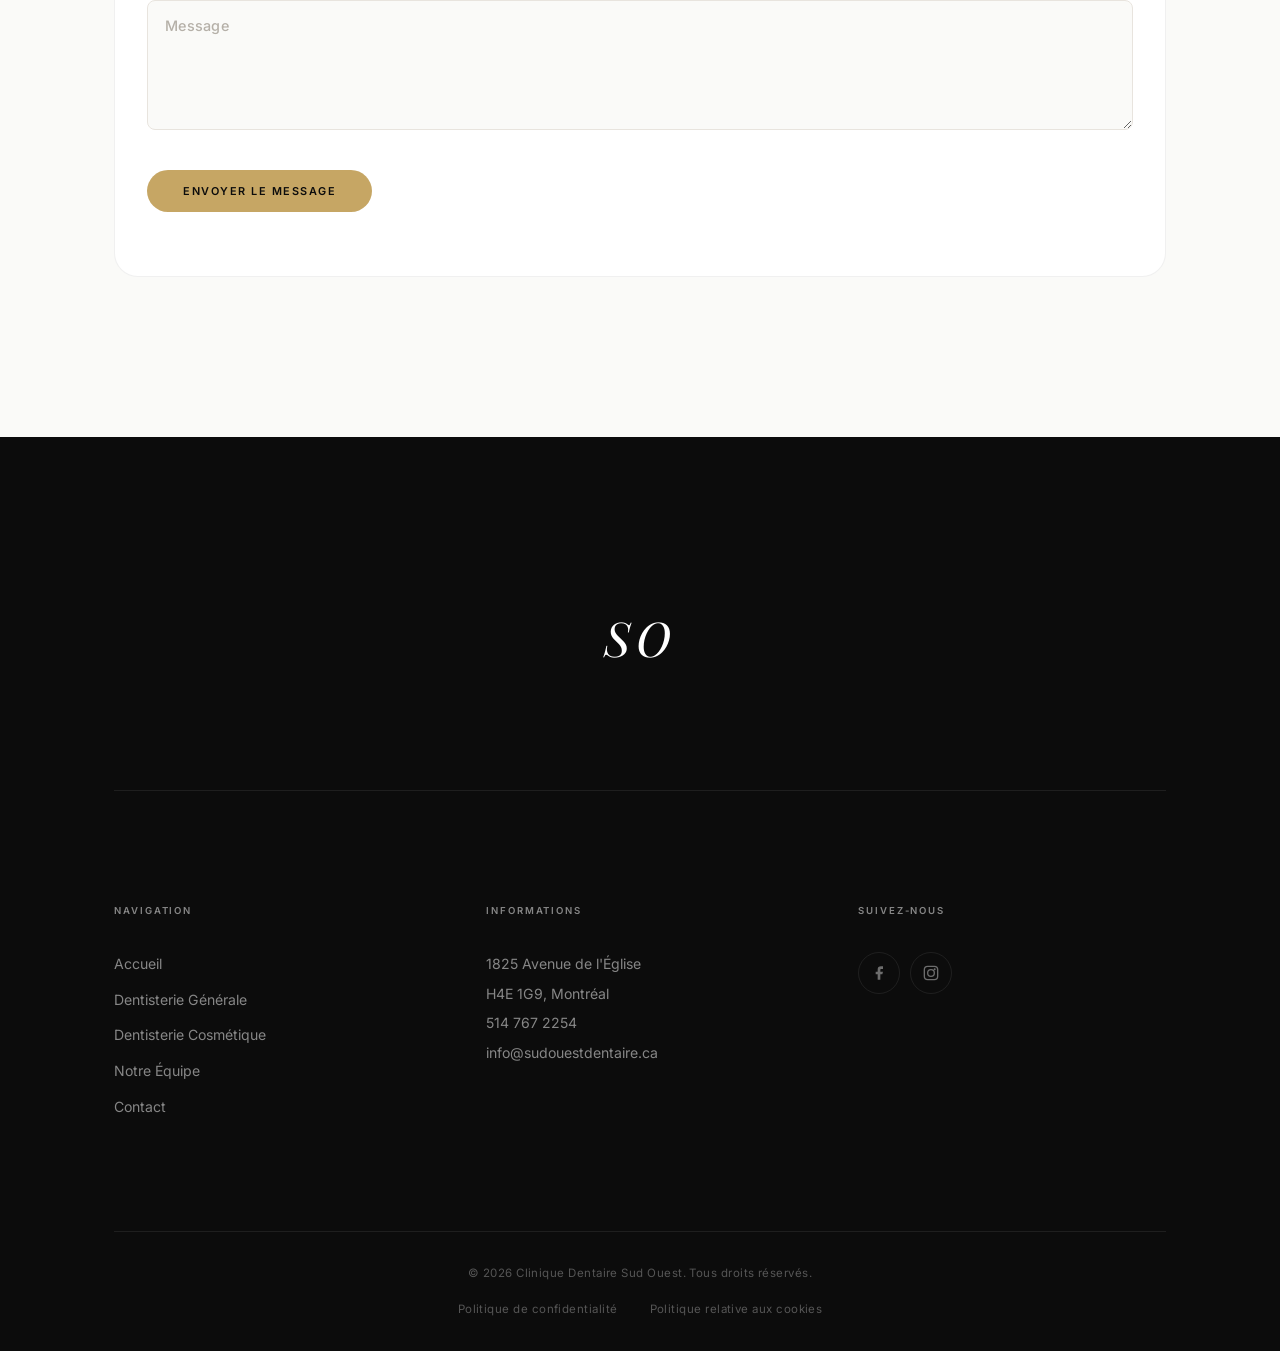
==== commit f3ba6002: "Replace stock general dentistry photo with real clinic wall branding Co-Authored-By: Claude Opus 4.6" ====
--- a/index.html
+++ b/index.html
@@ -371,8 +371,8 @@
         </div>
         <div class="section-image scale-in" data-animate>
           <picture>
-            <source srcset="assets/images/general-dentistry.webp" type="image/webp">
-            <img src="assets/images/general-dentistry.jpg" alt="Traitement de dentisterie générale" loading="lazy">
+            <source srcset="assets/images/clinic-wall.webp" type="image/webp">
+            <img src="assets/images/clinic-wall.png" alt="Clinique Dentaire Sud Ouest — intérieur" loading="lazy">
           </picture>
           <div class="image-badge" data-i18n="general.badge">MONTREZ CE SOURIRE</div>
         </div>
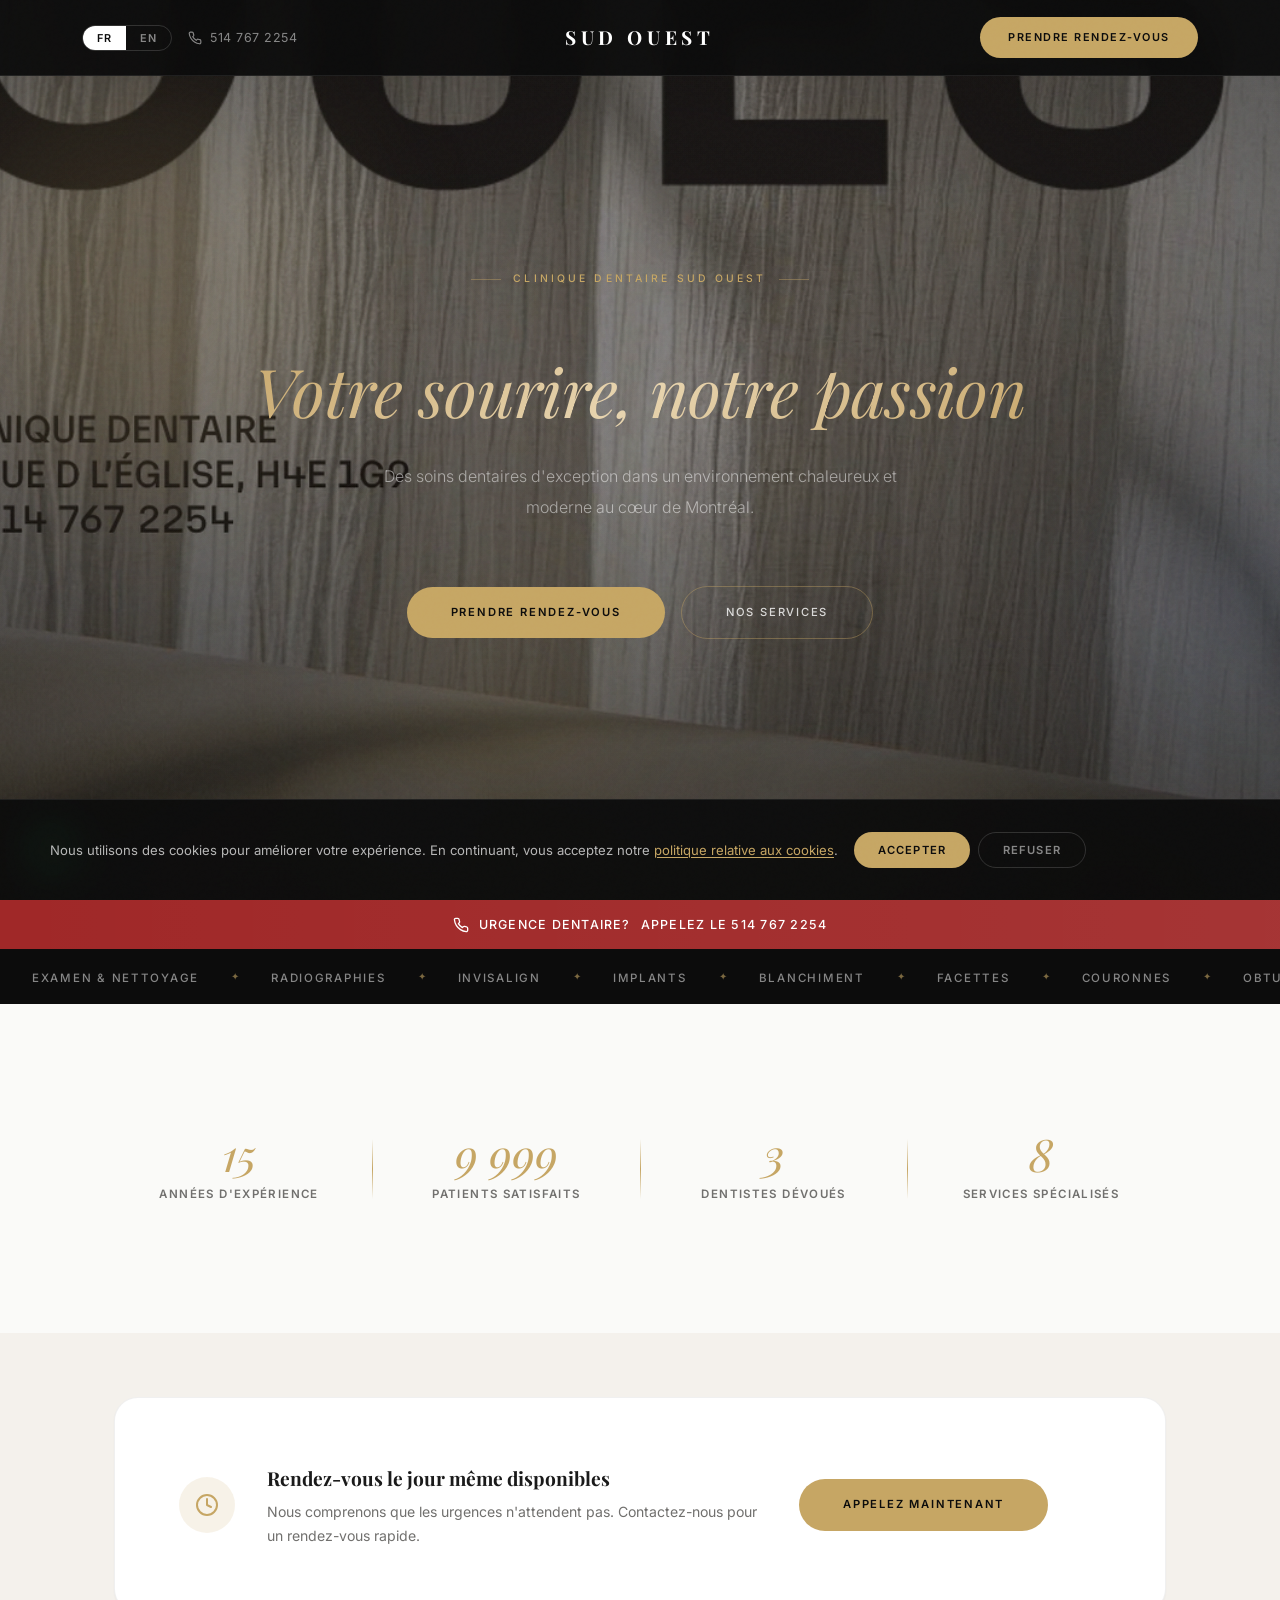
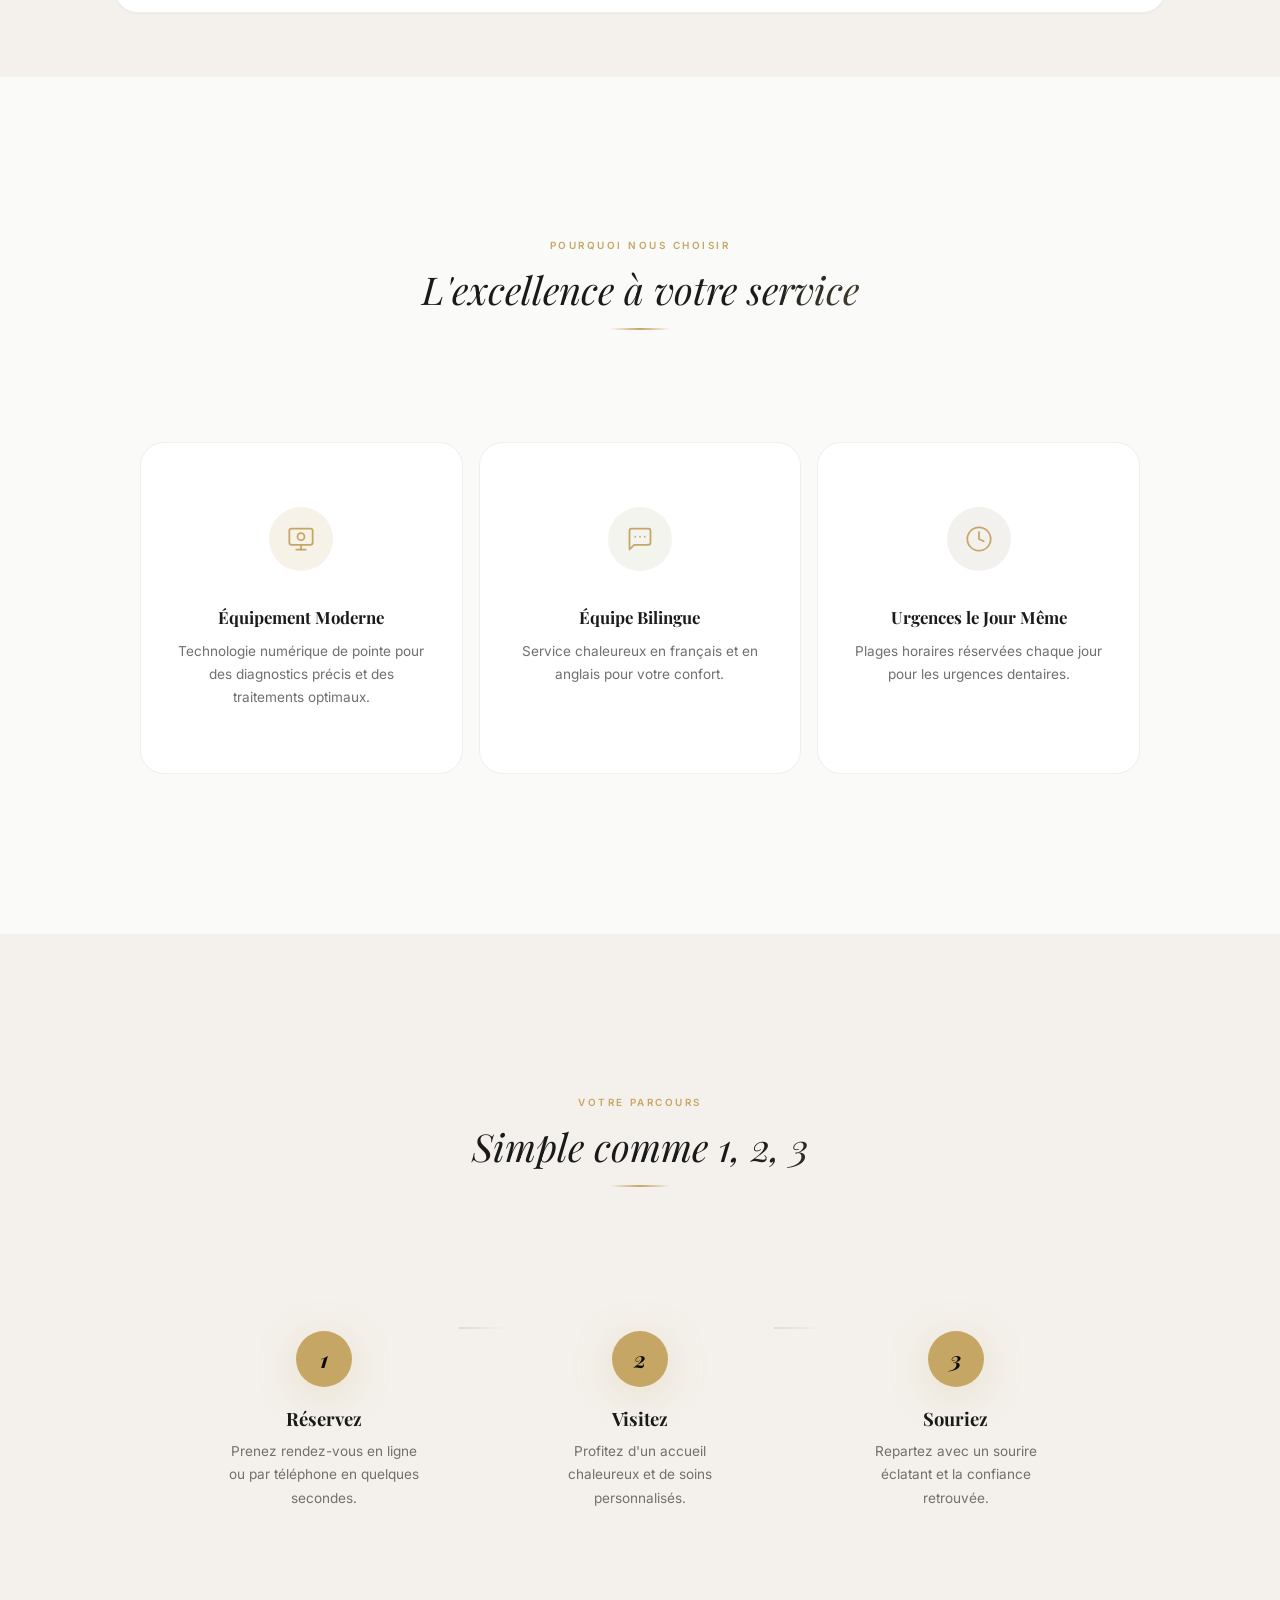
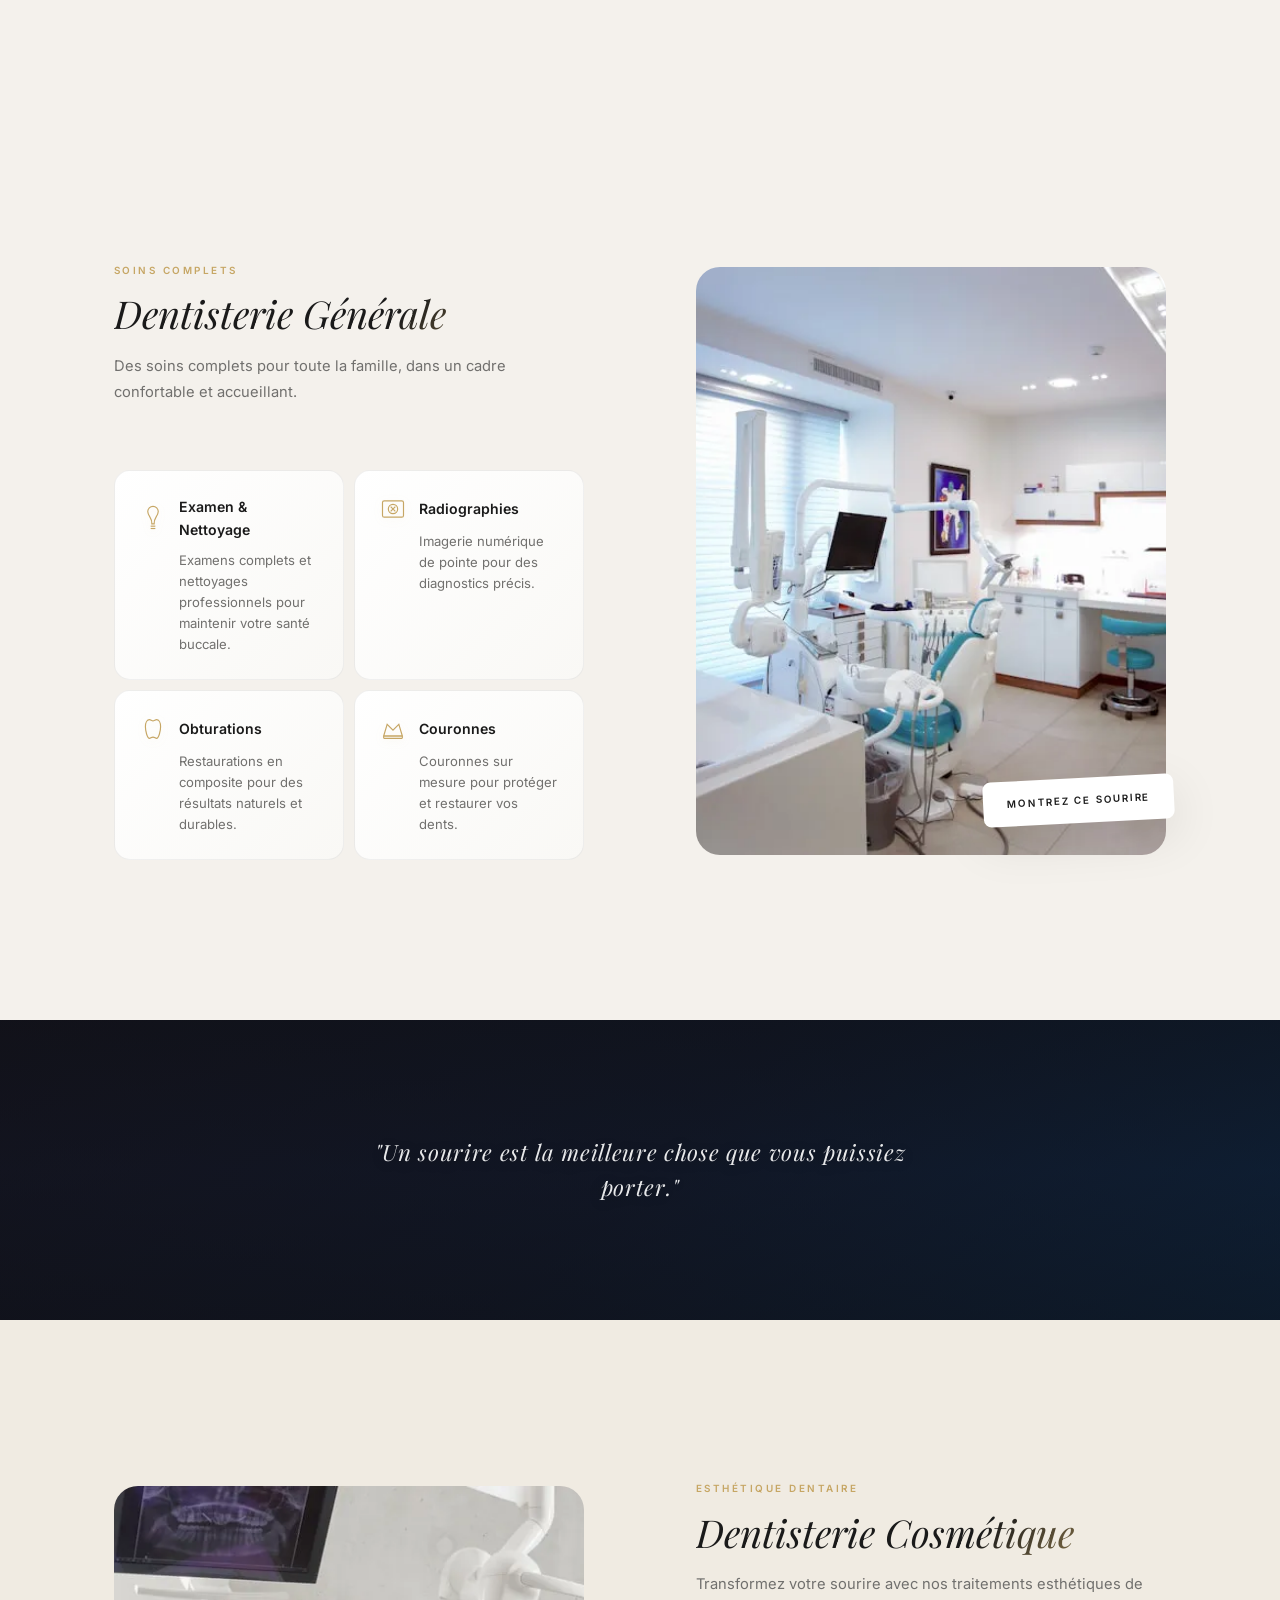
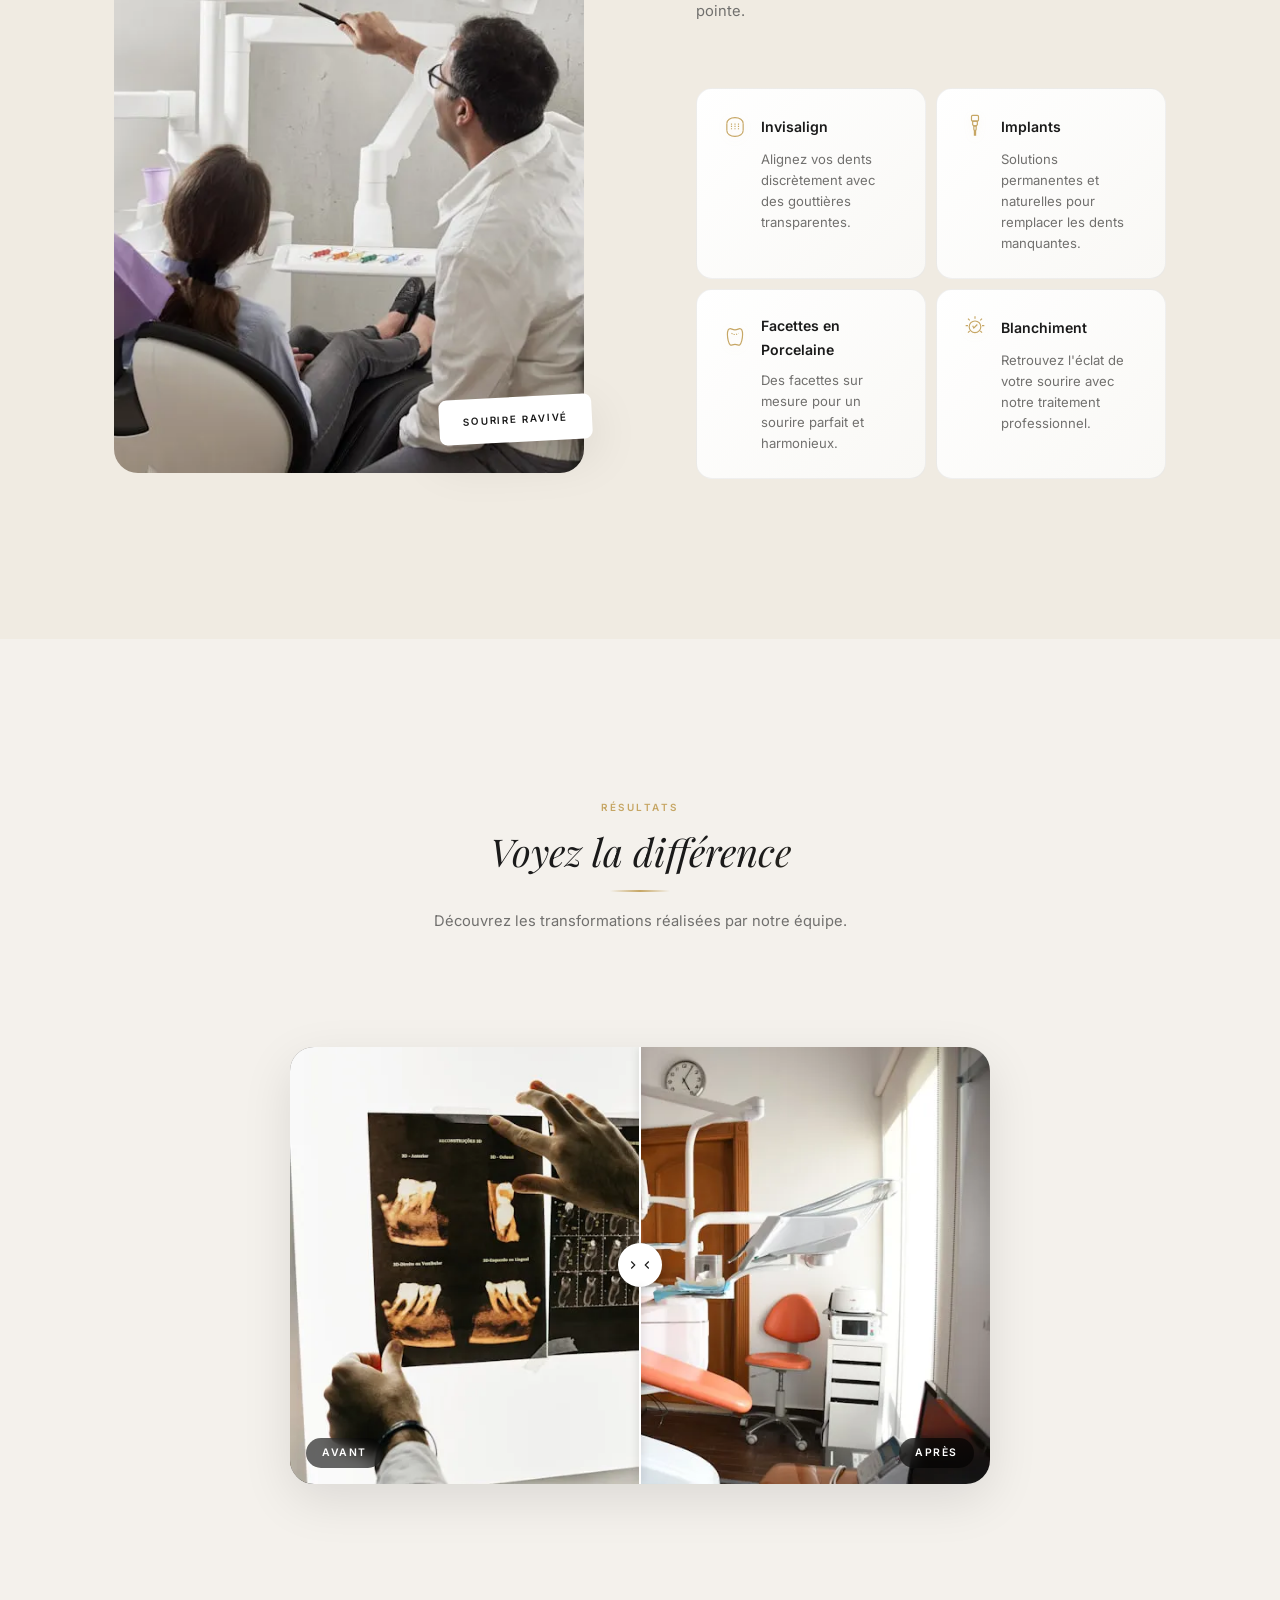
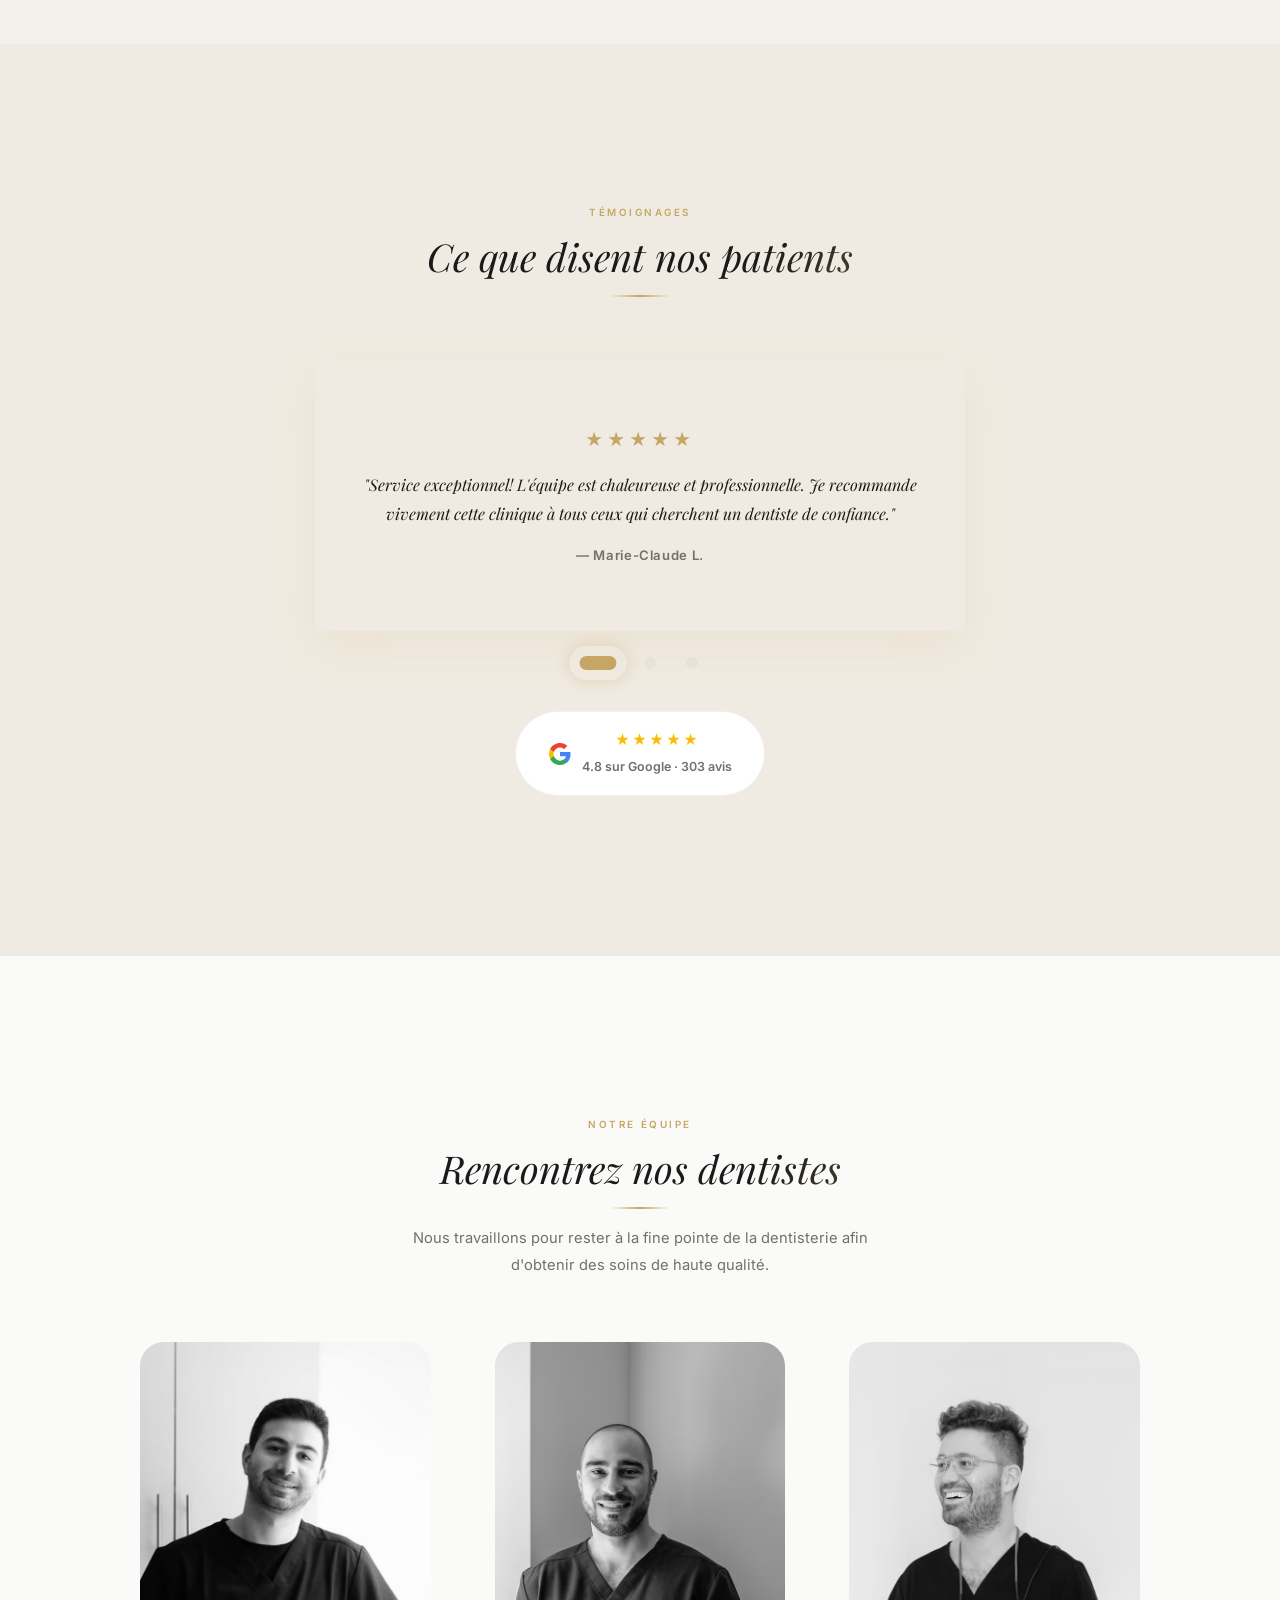
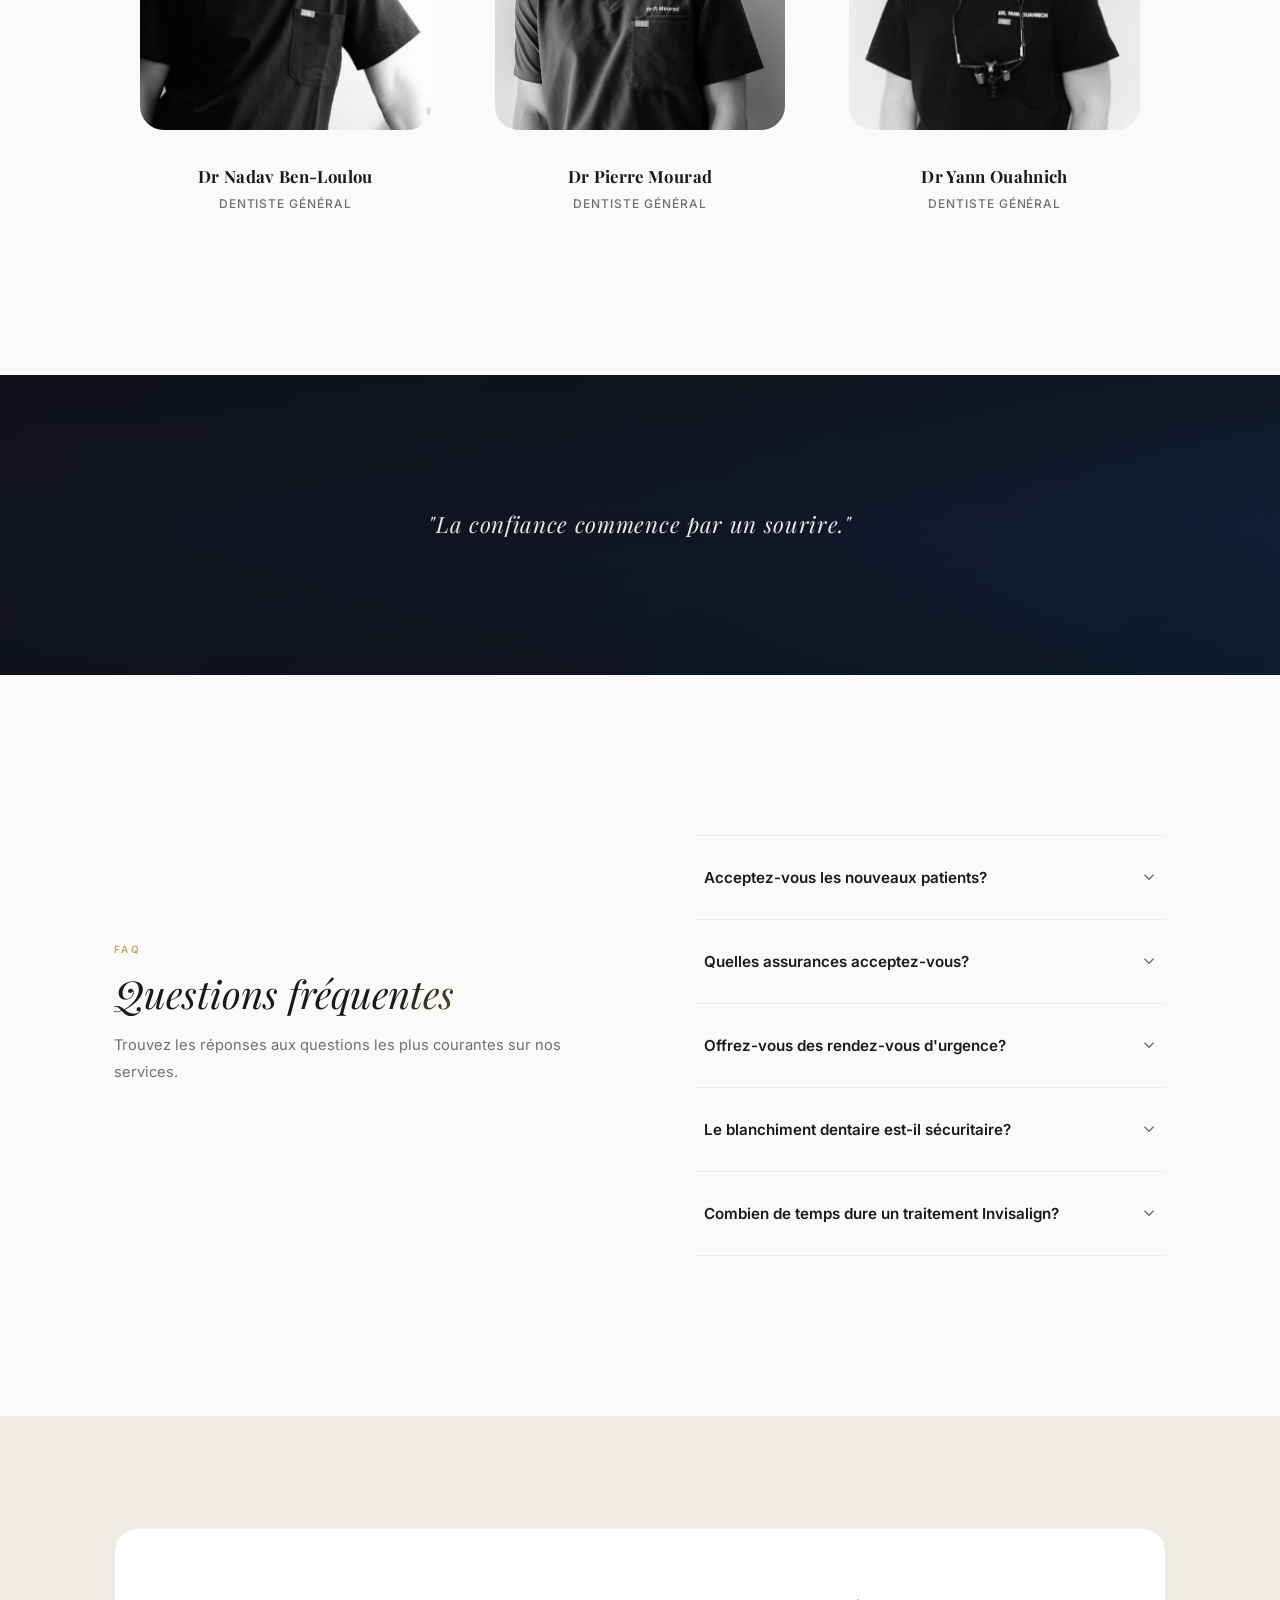
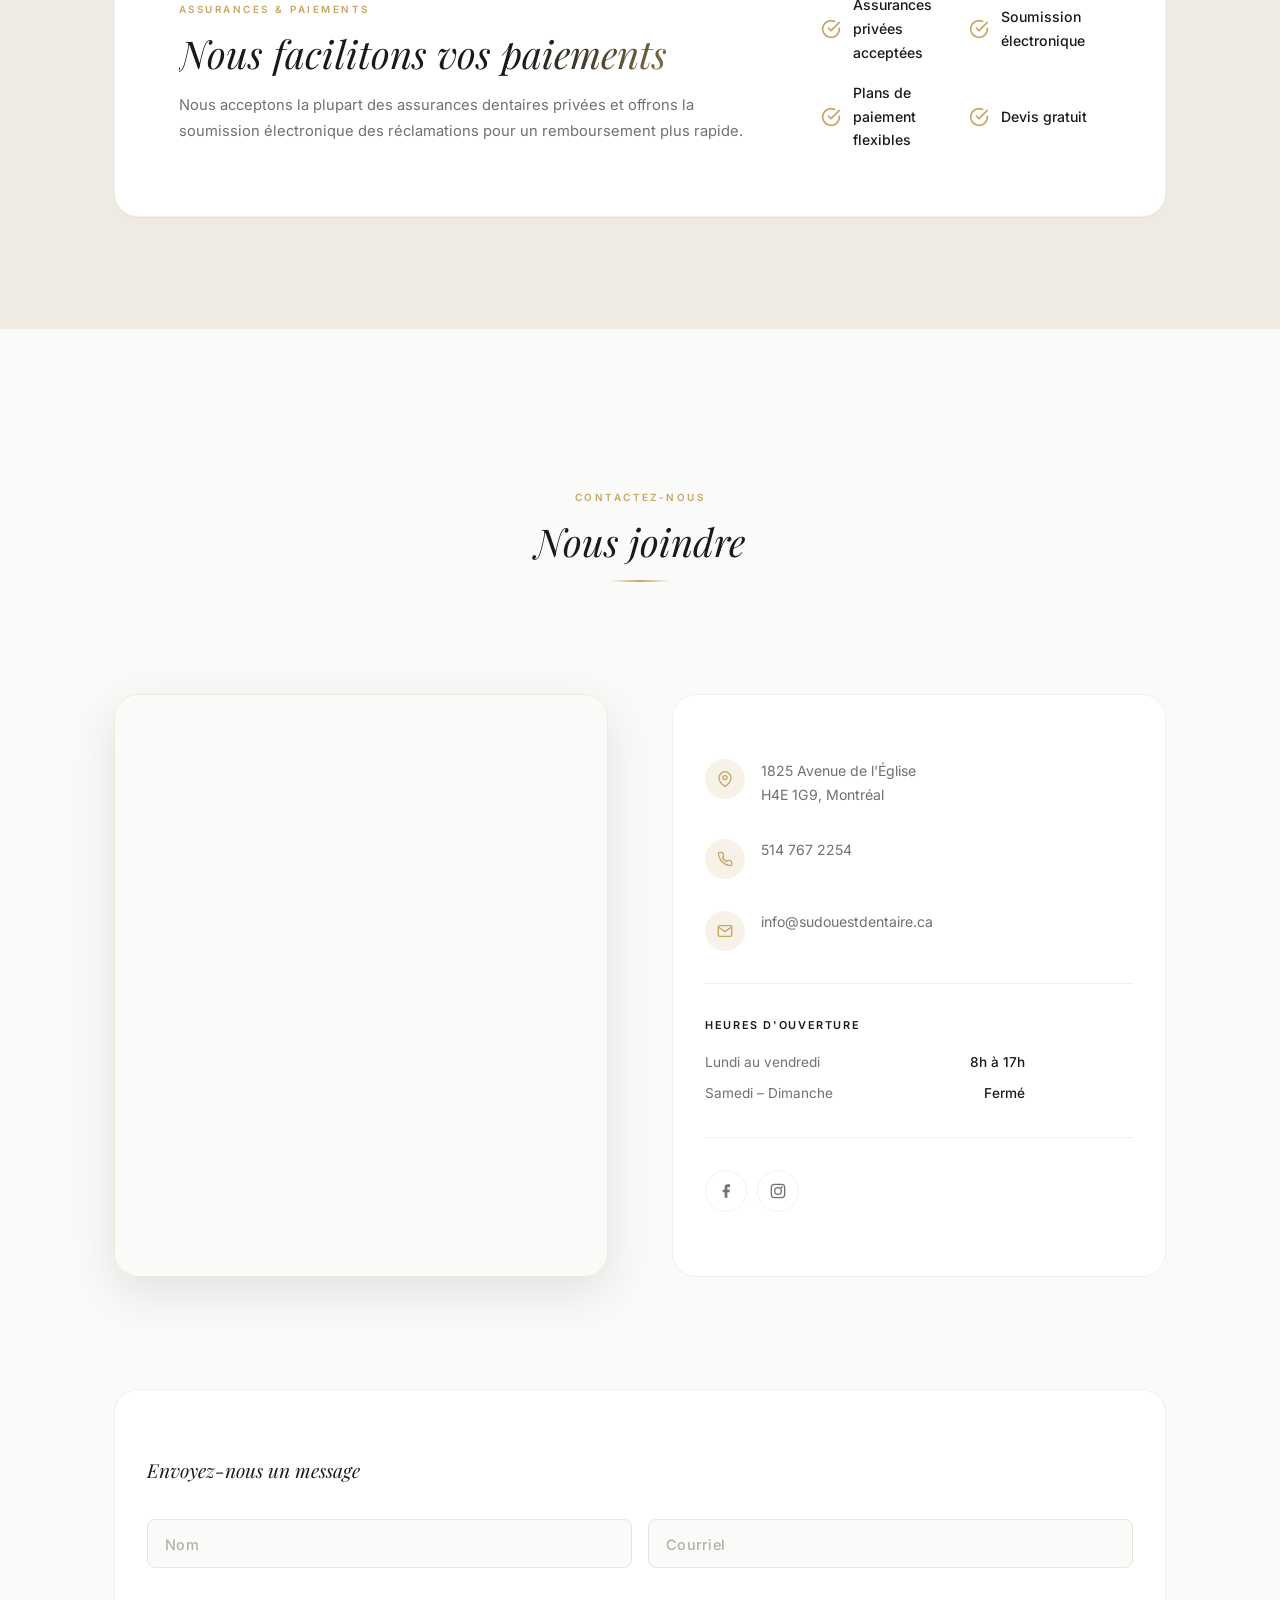
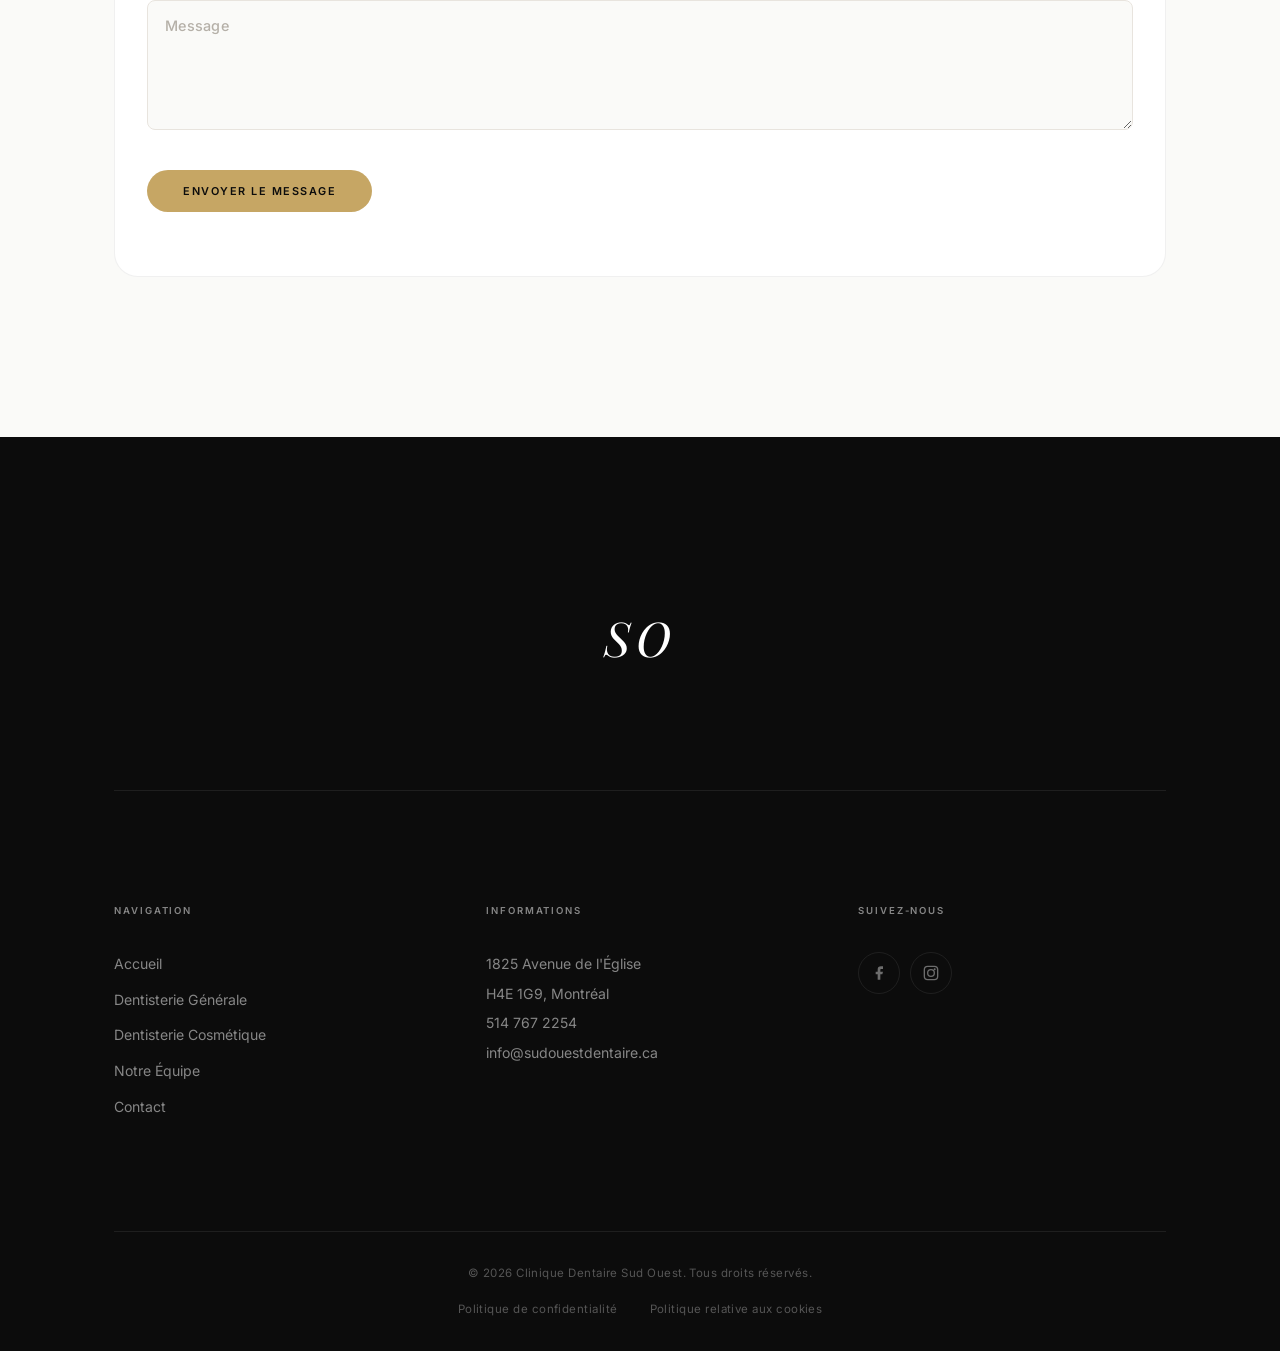
==== commit f0e8d4cc: "Move clinic wall photo to hero background with dark overlay Real clinic branding as hero bg instead " ====
--- a/index.html
+++ b/index.html
@@ -371,8 +371,8 @@
         </div>
         <div class="section-image scale-in" data-animate>
           <picture>
-            <source srcset="assets/images/clinic-wall.webp" type="image/webp">
-            <img src="assets/images/clinic-wall.png" alt="Clinique Dentaire Sud Ouest — intérieur" loading="lazy">
+            <source srcset="assets/images/general-dentistry.webp" type="image/webp">
+            <img src="assets/images/general-dentistry.jpg" alt="Traitement de dentisterie générale" loading="lazy">
           </picture>
           <div class="image-badge" data-i18n="general.badge">MONTREZ CE SOURIRE</div>
         </div>
--- a/css/styles.css
+++ b/css/styles.css
@@ -377,10 +377,8 @@
   position: absolute;
   inset: -30% 0 0 0;
   background:
-    radial-gradient(ellipse 80% 50% at 50% 0%, rgba(198,166,100,0.12) 0%, transparent 50%),
-    radial-gradient(ellipse 60% 80% at 20% 60%, rgba(30,40,60,0.6) 0%, transparent 50%),
-    radial-gradient(ellipse 60% 80% at 80% 40%, rgba(20,30,50,0.5) 0%, transparent 50%),
-    linear-gradient(180deg, #0c0c0c 0%, #111318 40%, #0f1219 100%);
+    linear-gradient(180deg, rgba(12,12,12,0.55) 0%, rgba(12,12,12,0.4) 40%, rgba(12,12,12,0.65) 100%),
+    url('../assets/images/clinic-wall.webp') center/cover no-repeat;
   z-index: 0;
   will-change: transform;
 }
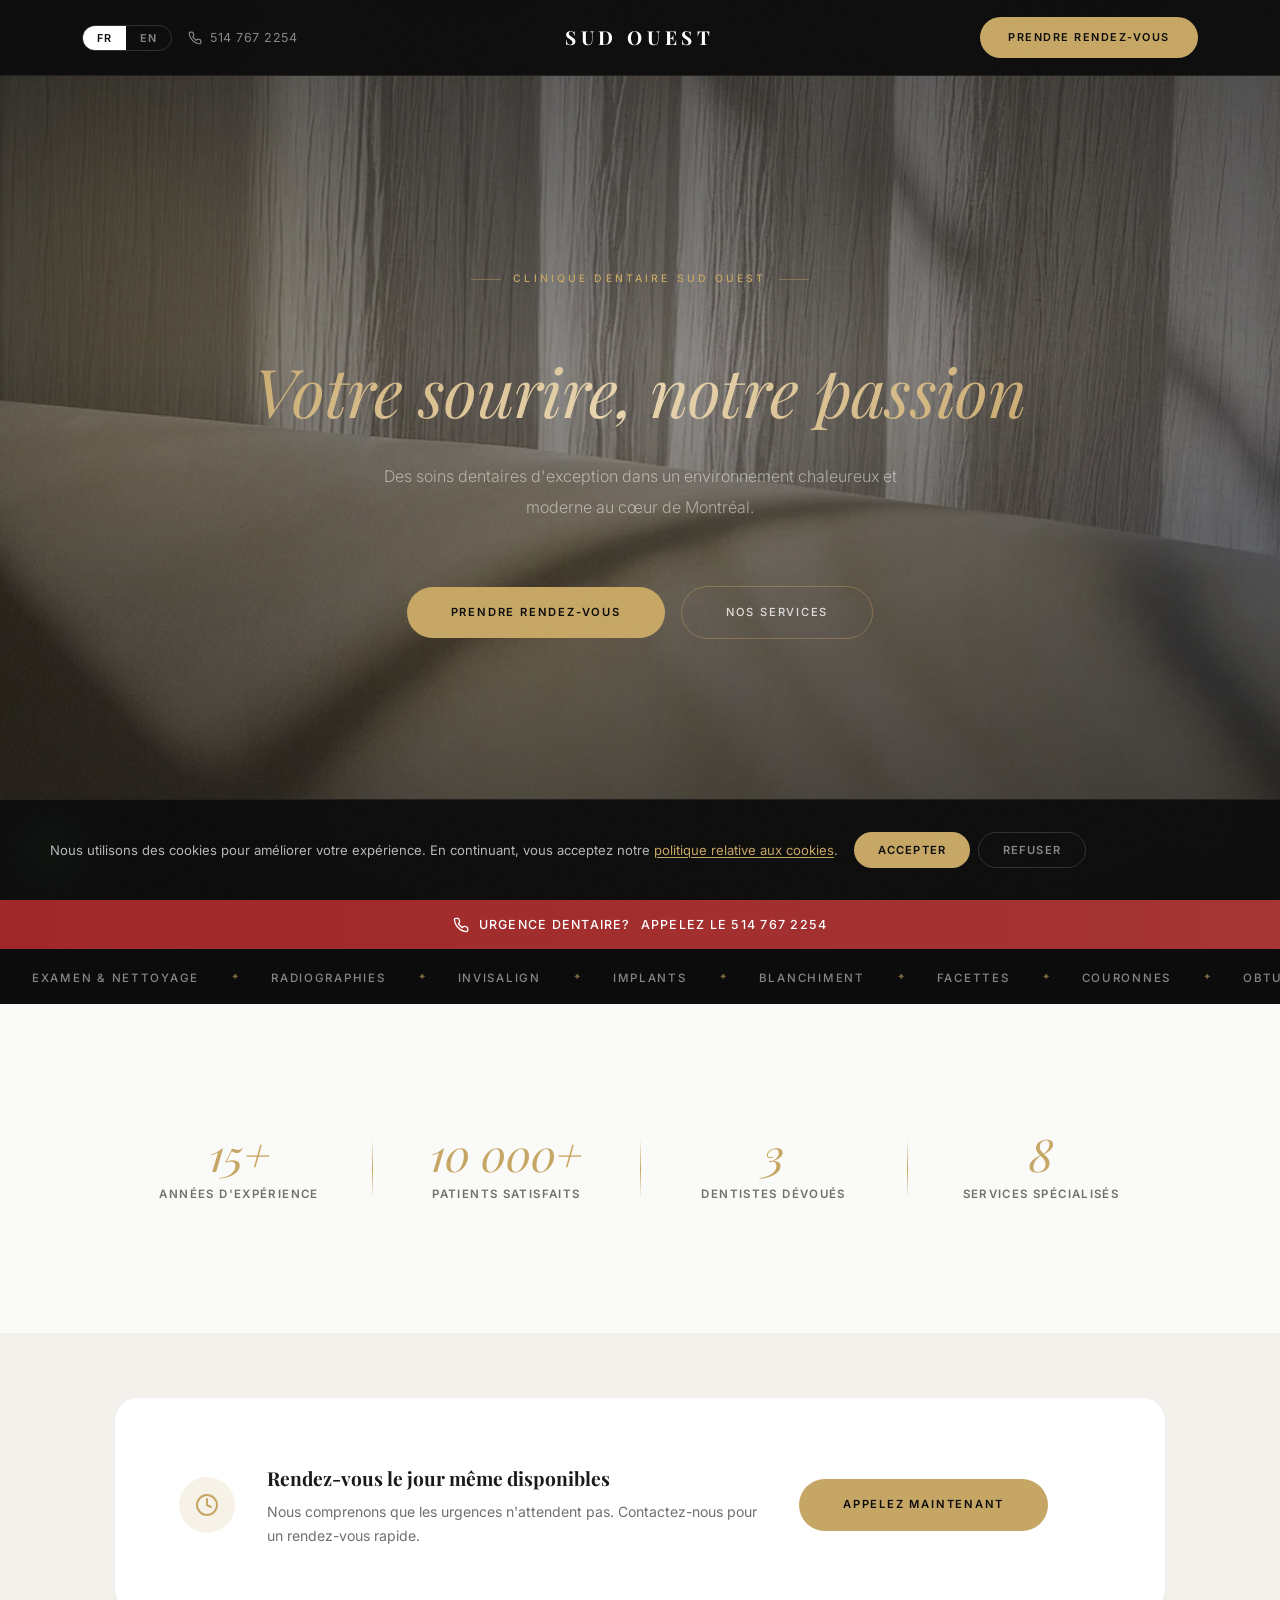
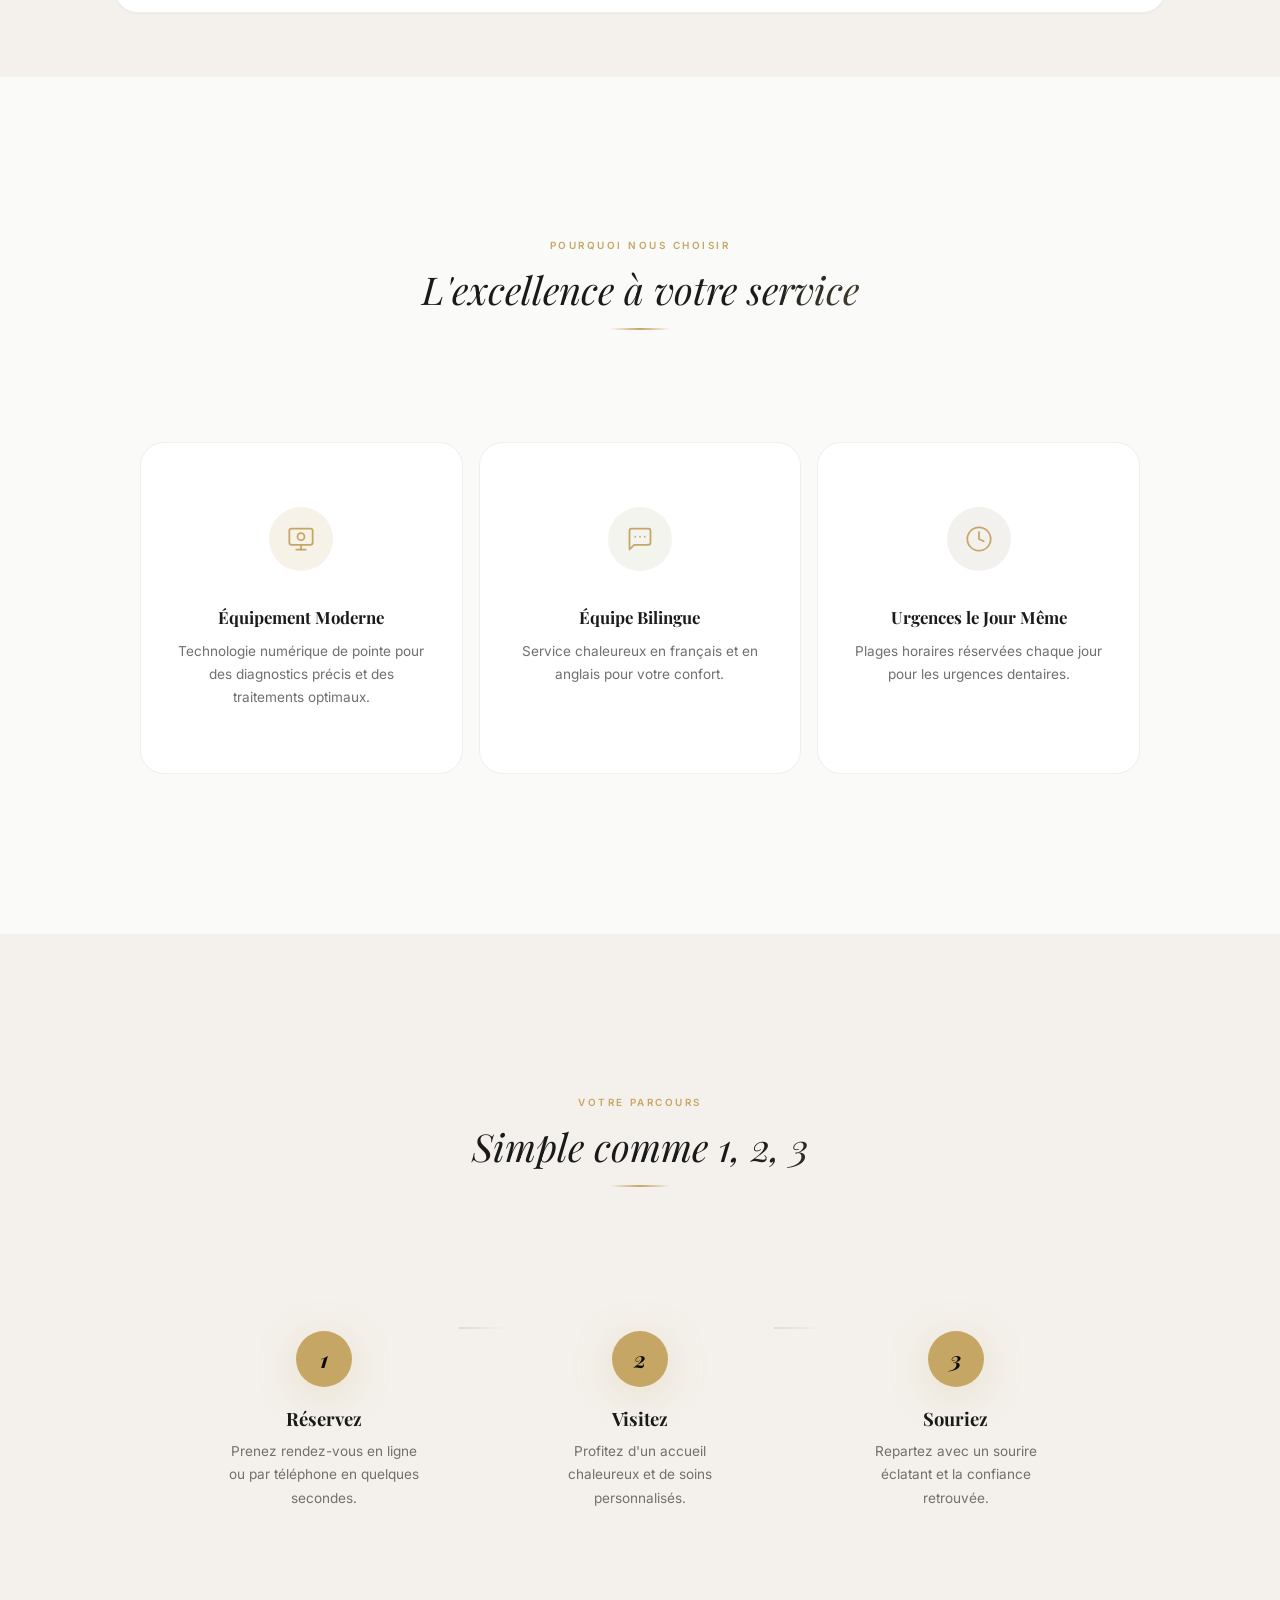
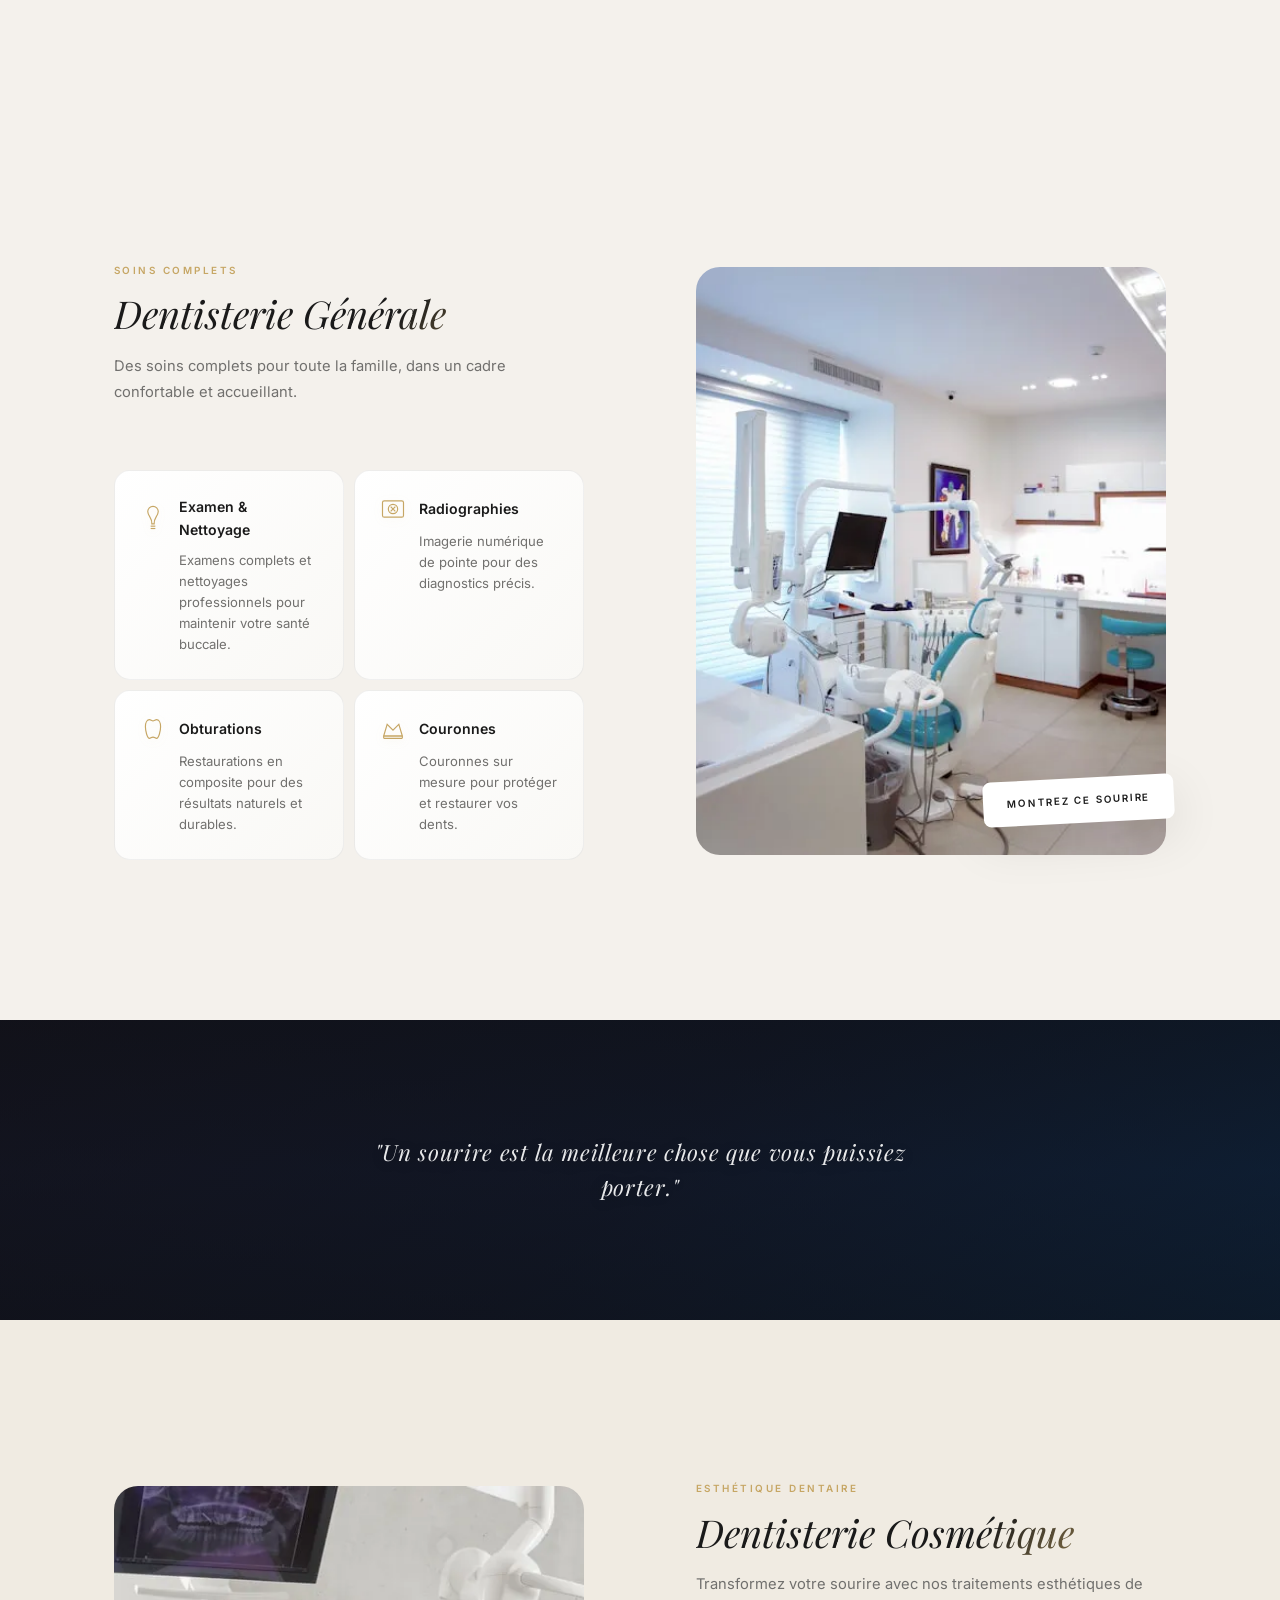
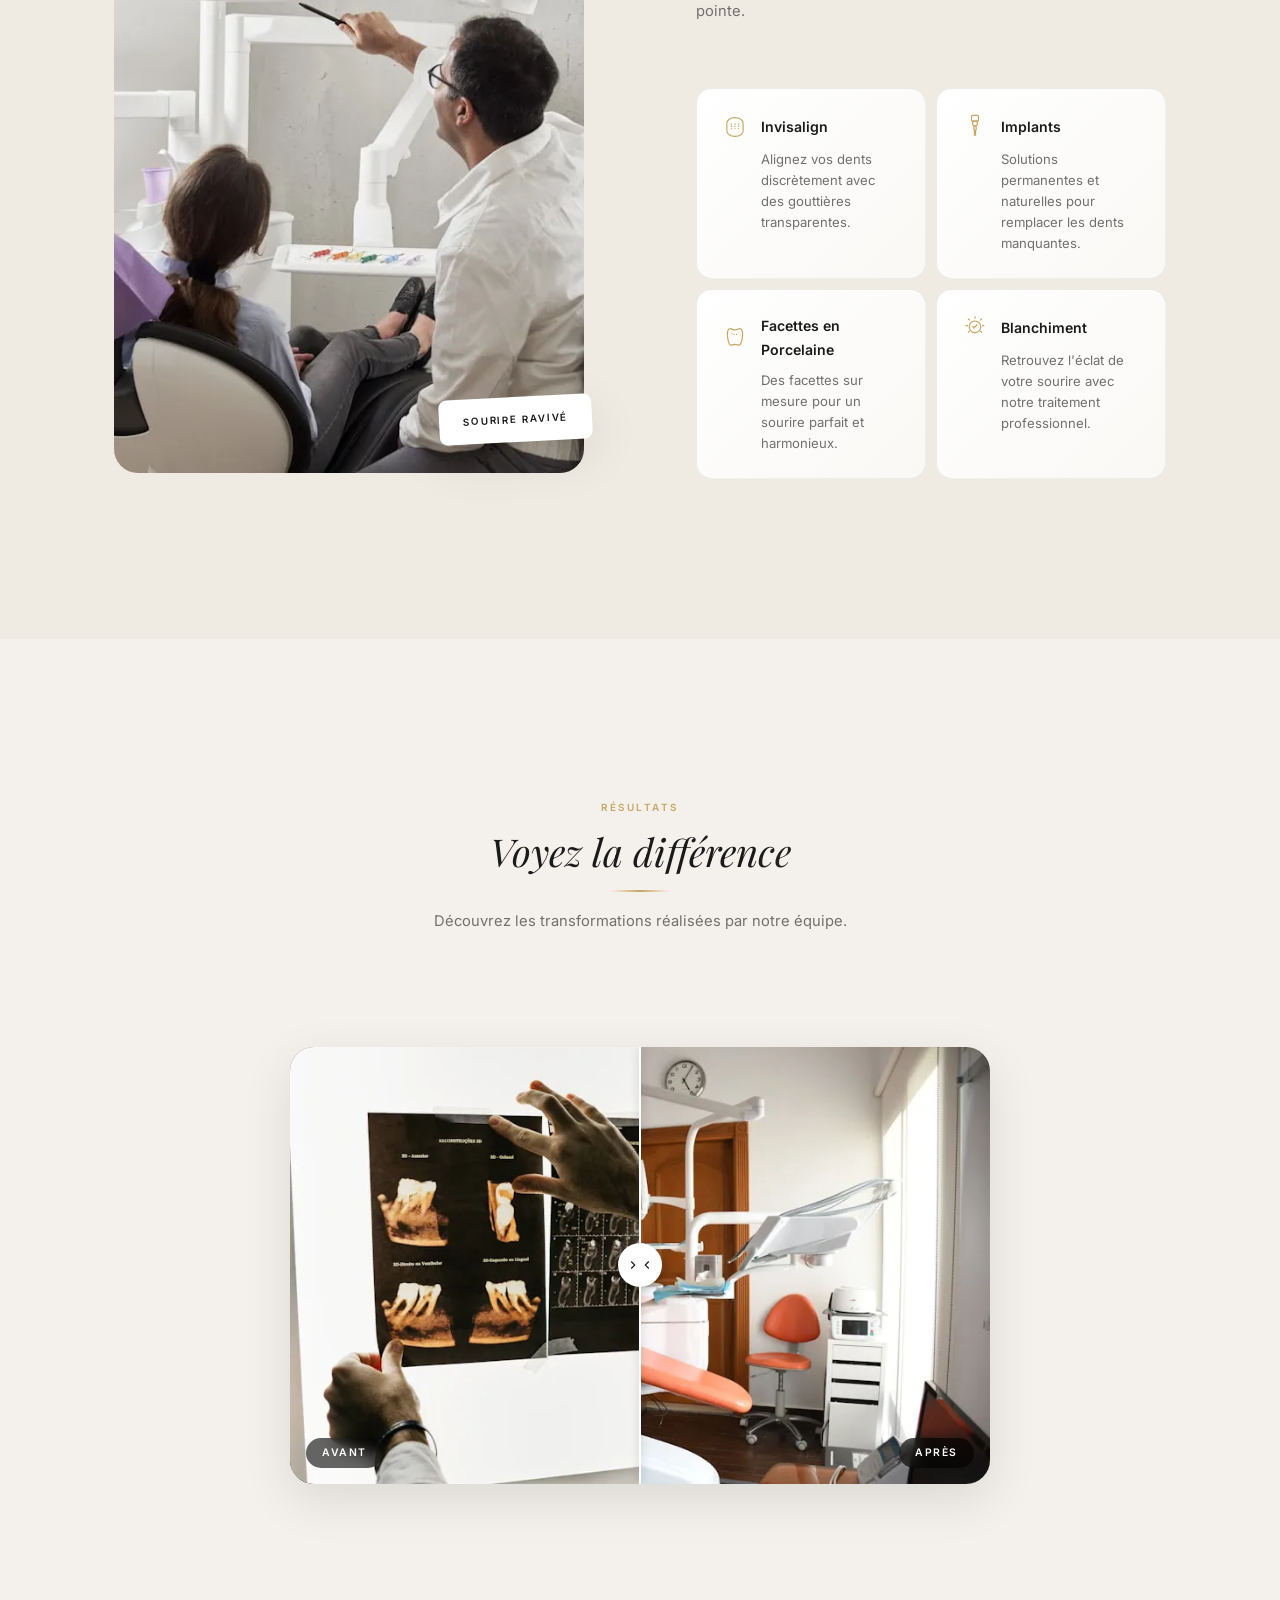
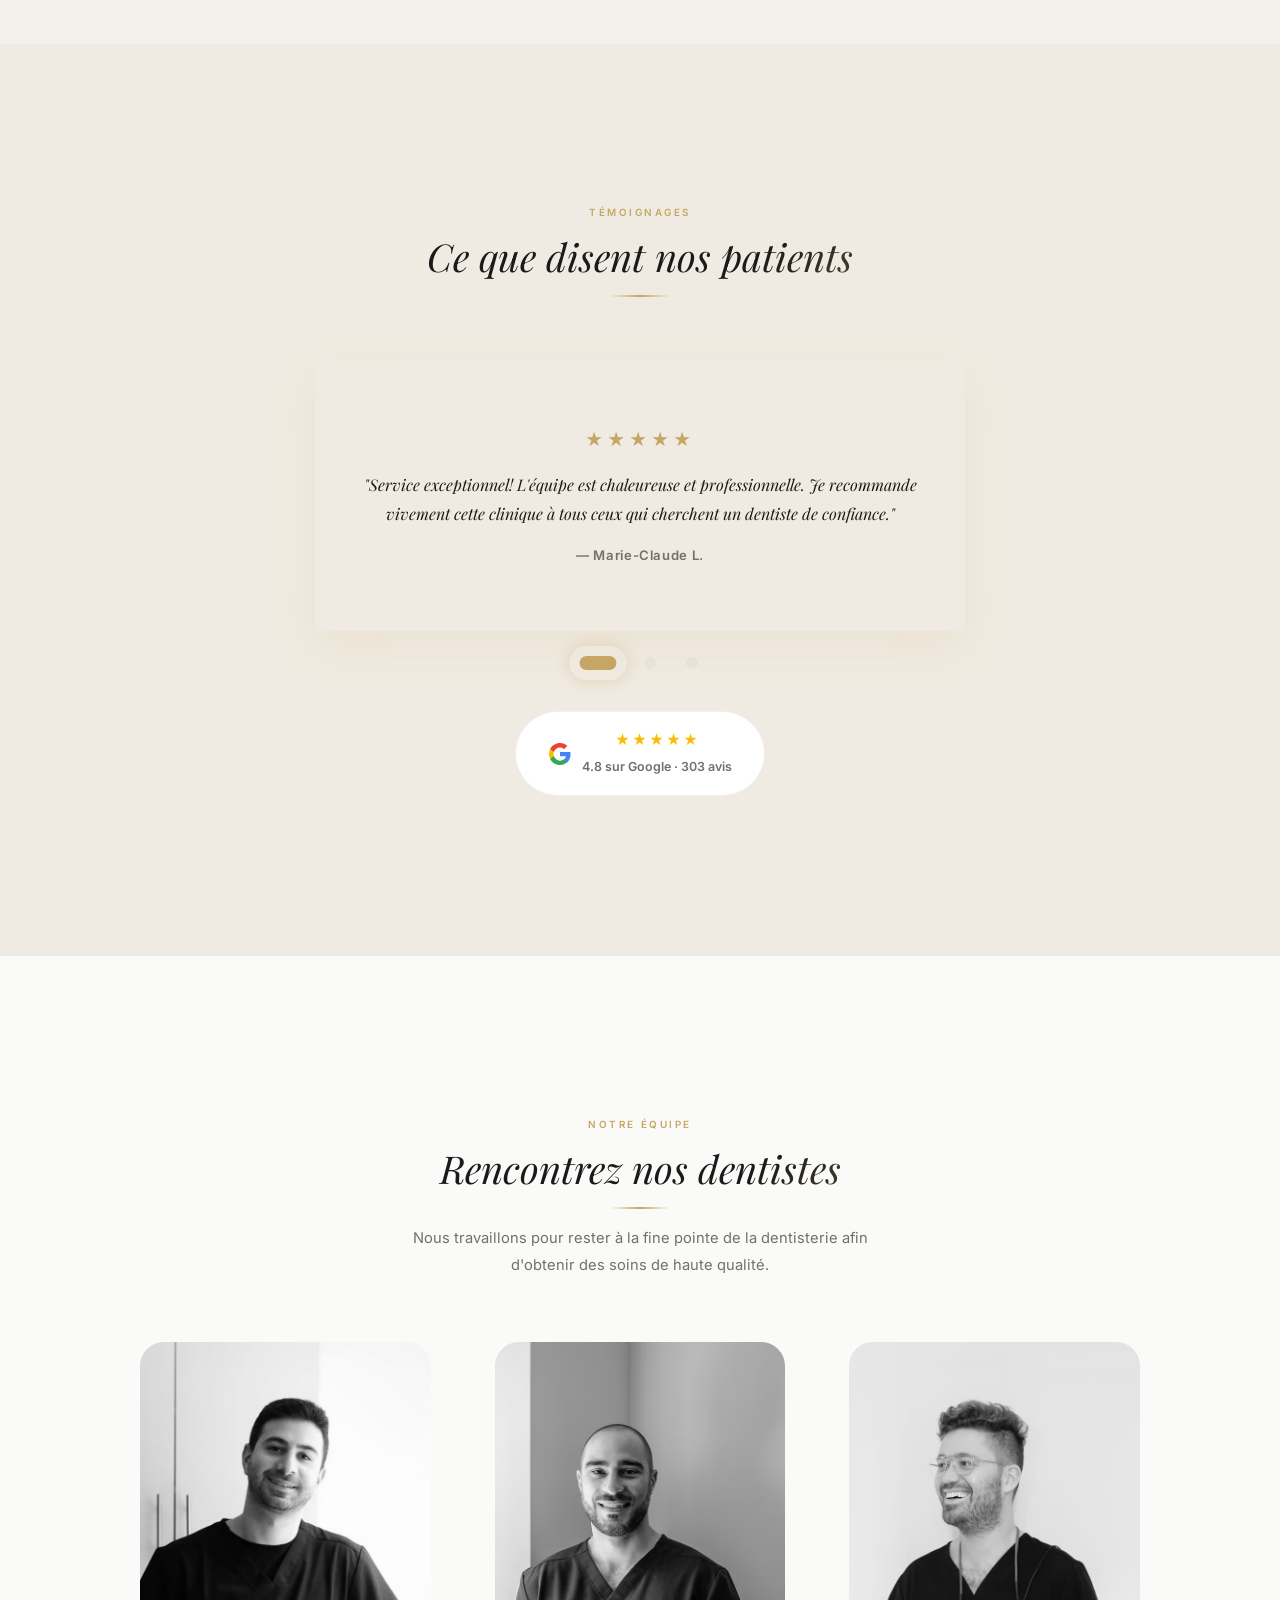
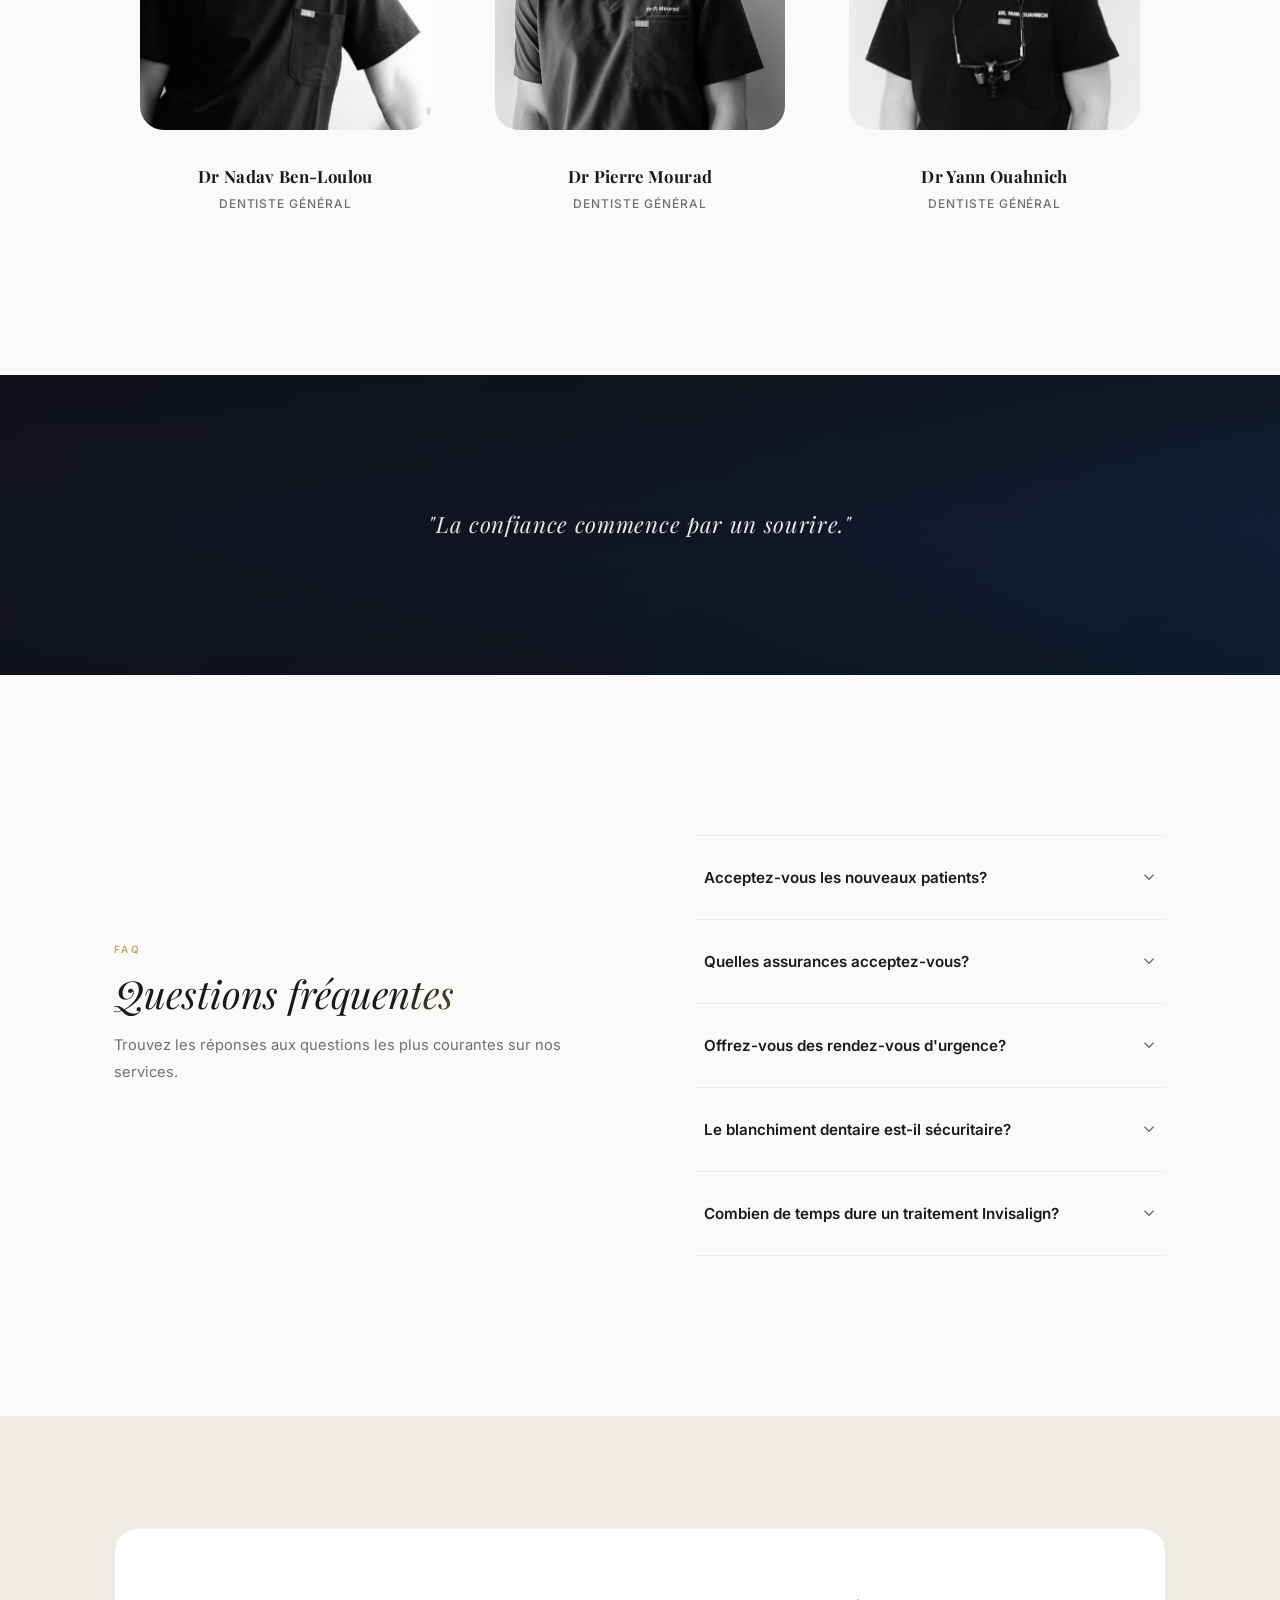
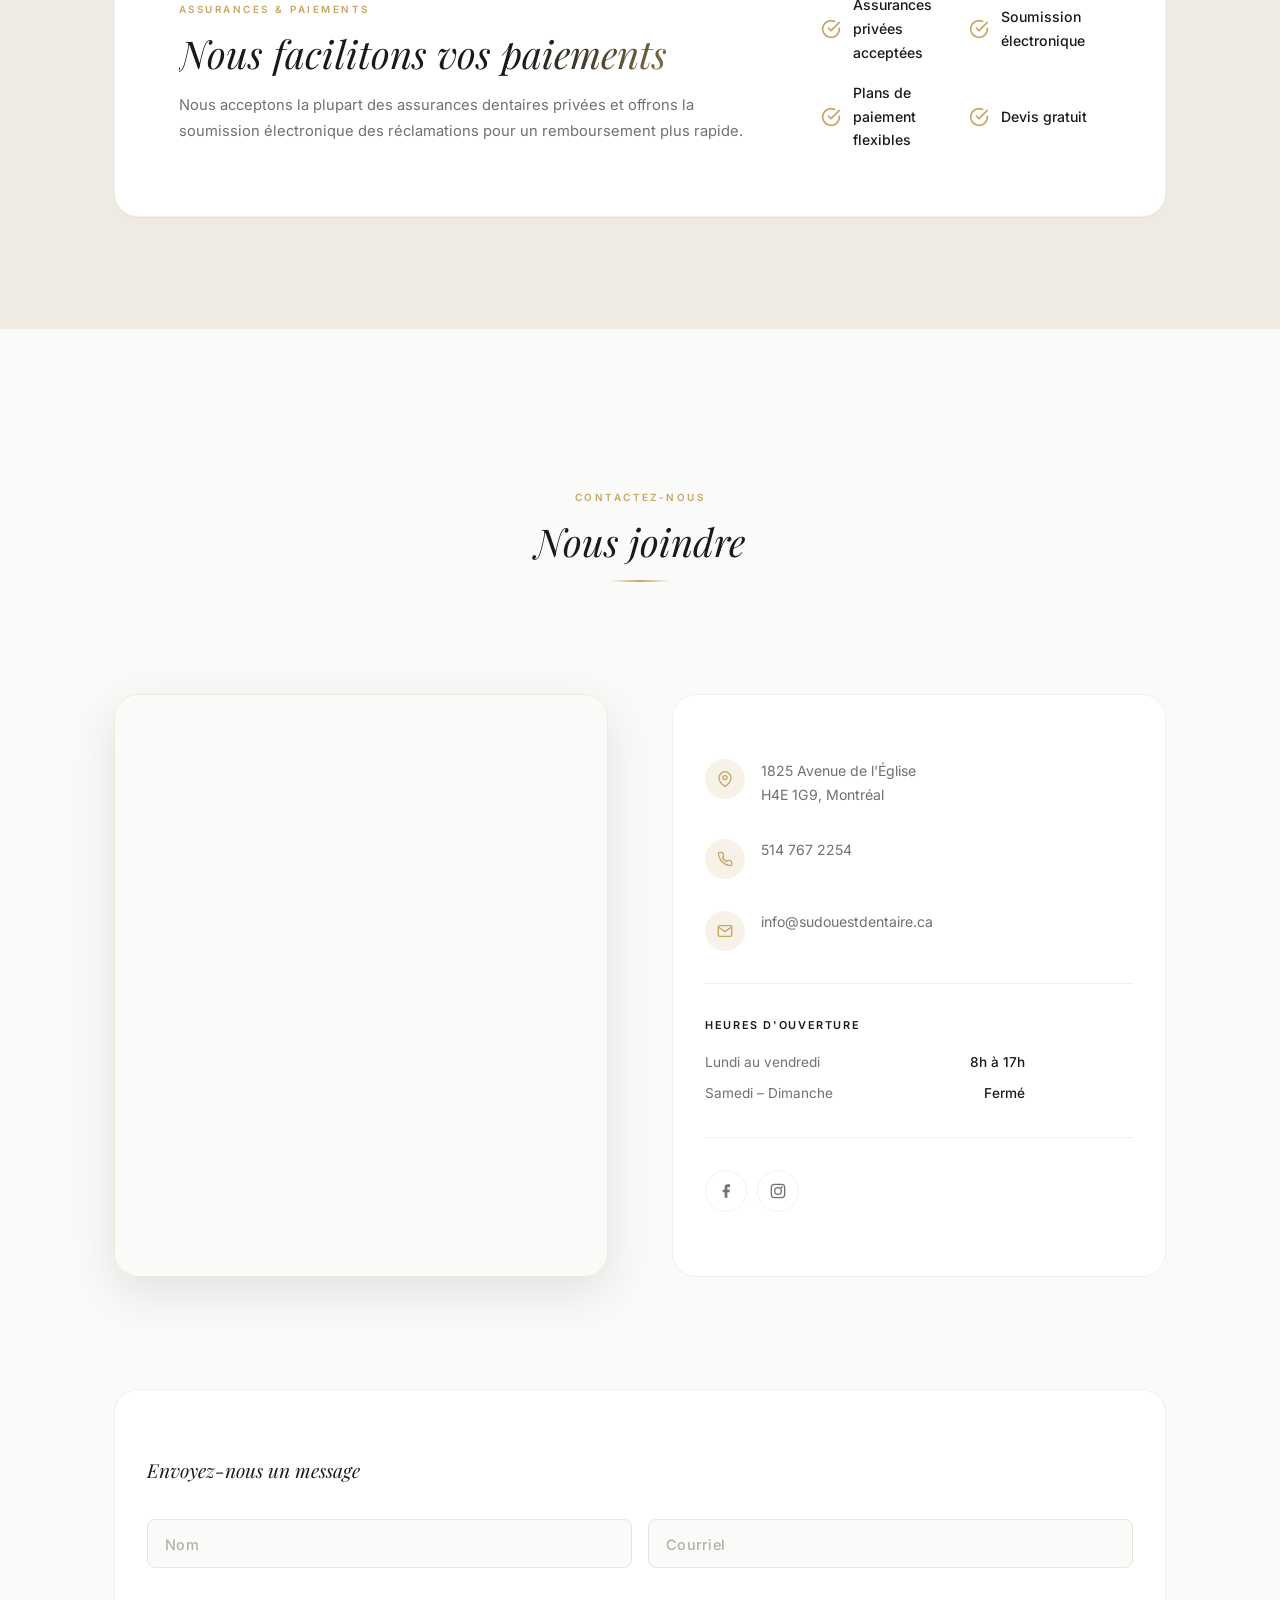
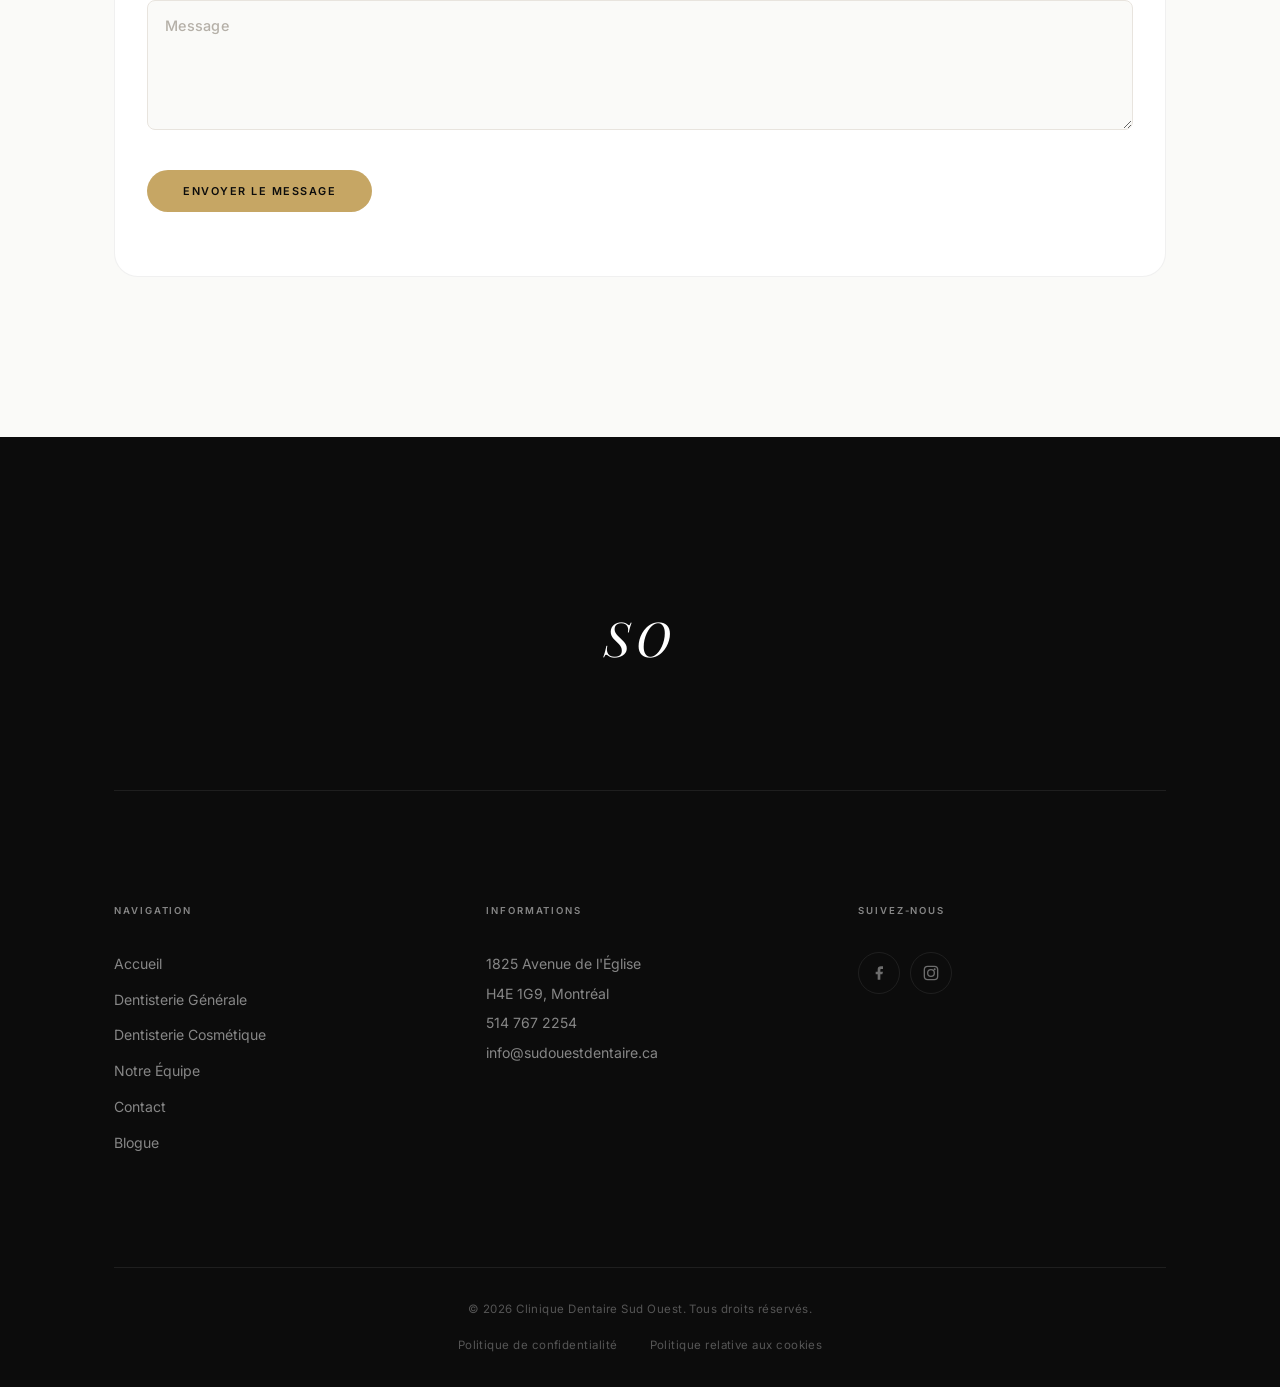
==== commit bfc30e7f: "Add treatment pages, blog section, new hero image, and linked service cards - 6 treatment detail pag" ====
--- a/index.html
+++ b/index.html
@@ -339,34 +339,34 @@
             <p class="section-subtitle slide-left" data-animate style="--i: 2" data-i18n="general.subtitle">Des soins complets pour toute la famille, dans un cadre confortable et accueillant.</p>
           </div>
           <div class="services-grid stagger" data-animate>
-            <div class="service-card card-hover fade-up" data-animate style="--i: 0">
+            <a href="services/examen-nettoyage.html" class="service-card card-hover fade-up" data-animate style="--i: 0">
               <div class="service-card-header">
                 <svg aria-hidden="true" viewBox="0 0 48 48" fill="none" stroke="currentColor" stroke-width="2"><path d="M24 4c-5 0-9 4-9 9 0 4 2 7 4 10s3 7 3 11h4c0-4 1-8 3-11s4-6 4-10c0-5-4-9-9-9z"/><line x1="20" y1="38" x2="28" y2="38"/><line x1="20" y1="42" x2="28" y2="42"/></svg>
                 <h3 data-i18n="general.service1.title">Examen & Nettoyage</h3>
               </div>
               <p data-i18n="general.service1.desc">Examens complets et nettoyages professionnels pour maintenir votre santé buccale.</p>
-            </div>
-            <div class="service-card card-hover fade-up" data-animate style="--i: 1">
+            </a>
+            <a href="services/examen-nettoyage.html" class="service-card card-hover fade-up" data-animate style="--i: 1">
               <div class="service-card-header">
                 <svg aria-hidden="true" viewBox="0 0 48 48" fill="none" stroke="currentColor" stroke-width="2"><rect x="6" y="10" width="36" height="28" rx="3"/><circle cx="24" cy="24" r="8"/><path d="M20 20l8 8M28 20l-8 8"/></svg>
                 <h3 data-i18n="general.service2.title">Radiographies</h3>
               </div>
               <p data-i18n="general.service2.desc">Imagerie numérique de pointe pour des diagnostics précis.</p>
-            </div>
-            <div class="service-card card-hover fade-up" data-animate style="--i: 2">
+            </a>
+            <a href="services/examen-nettoyage.html" class="service-card card-hover fade-up" data-animate style="--i: 2">
               <div class="service-card-header">
                 <svg aria-hidden="true" viewBox="0 0 48 48" fill="none" stroke="currentColor" stroke-width="2"><path d="M18 8c-4 0-7 5-7 12s3 20 7 20c2 0 3-2 6-2s4 2 6 2c4 0 7-13 7-20s-3-12-7-12c-2 0-4 2-6 2s-4-2-6-2z"/></svg>
                 <h3 data-i18n="general.service3.title">Obturations</h3>
               </div>
               <p data-i18n="general.service3.desc">Restaurations en composite pour des résultats naturels et durables.</p>
-            </div>
-            <div class="service-card card-hover fade-up" data-animate style="--i: 3">
+            </a>
+            <a href="services/couronnes.html" class="service-card card-hover fade-up" data-animate style="--i: 3">
               <div class="service-card-header">
                 <svg aria-hidden="true" viewBox="0 0 48 48" fill="none" stroke="currentColor" stroke-width="2"><path d="M8 36l6-20 10 10 10-10 6 20z"/><rect x="8" y="36" width="32" height="4" rx="1"/></svg>
                 <h3 data-i18n="general.service4.title">Couronnes</h3>
               </div>
               <p data-i18n="general.service4.desc">Couronnes sur mesure pour protéger et restaurer vos dents.</p>
-            </div>
+            </a>
           </div>
         </div>
         <div class="section-image scale-in" data-animate>
@@ -406,34 +406,34 @@
             <p class="section-subtitle slide-right" data-animate style="--i: 2" data-i18n="cosmetic.subtitle">Transformez votre sourire avec nos traitements esthétiques de pointe.</p>
           </div>
           <div class="services-grid stagger" data-animate>
-            <div class="service-card card-hover fade-up" data-animate style="--i: 0">
+            <a href="services/invisalign.html" class="service-card card-hover fade-up" data-animate style="--i: 0">
               <div class="service-card-header">
                 <svg aria-hidden="true" viewBox="0 0 48 48" fill="none" stroke="currentColor" stroke-width="2"><path d="M10 18c0-6 6-10 14-10s14 4 14 10"/><path d="M10 30c0 6 6 10 14 10s14-4 14-10"/><path d="M10 18v12M38 18v12"/><line x1="18" y1="18" x2="18" y2="30" stroke-dasharray="2 2"/><line x1="24" y1="18" x2="24" y2="30" stroke-dasharray="2 2"/><line x1="30" y1="18" x2="30" y2="30" stroke-dasharray="2 2"/></svg>
                 <h3 data-i18n="cosmetic.service1.title">Invisalign</h3>
               </div>
               <p data-i18n="cosmetic.service1.desc">Alignez vos dents discrètement avec des gouttières transparentes.</p>
-            </div>
-            <div class="service-card card-hover fade-up" data-animate style="--i: 1">
+            </a>
+            <a href="services/implants.html" class="service-card card-hover fade-up" data-animate style="--i: 1">
               <div class="service-card-header">
                 <svg aria-hidden="true" viewBox="0 0 48 48" fill="none" stroke="currentColor" stroke-width="2"><rect x="18" y="4" width="12" height="10" rx="2"/><path d="M20 14h8v6l-2 2h-4l-2-2z"/><path d="M22 22h4v6l-1 2h-2l-1-2z"/><path d="M23 30h2v8h-2z"/></svg>
                 <h3 data-i18n="cosmetic.service2.title">Implants</h3>
               </div>
               <p data-i18n="cosmetic.service2.desc">Solutions permanentes et naturelles pour remplacer les dents manquantes.</p>
-            </div>
-            <div class="service-card card-hover fade-up" data-animate style="--i: 2">
+            </a>
+            <a href="services/facettes.html" class="service-card card-hover fade-up" data-animate style="--i: 2">
               <div class="service-card-header">
                 <svg aria-hidden="true" viewBox="0 0 48 48" fill="none" stroke="currentColor" stroke-width="2"><path d="M16 8c-3 0-5 4-5 10s2 16 5 18c2 1 4-1 8-1s6 2 8 1c3-2 5-12 5-18s-2-10-5-10c-2 0-4 2-8 2s-6-2-8-2z"/><path d="M18 16c0 0 3 2 6 2s6-2 6-2" stroke-dasharray="2 2"/></svg>
                 <h3 data-i18n="cosmetic.service3.title">Facettes en Porcelaine</h3>
               </div>
               <p data-i18n="cosmetic.service3.desc">Des facettes sur mesure pour un sourire parfait et harmonieux.</p>
-            </div>
-            <div class="service-card card-hover fade-up" data-animate style="--i: 3">
+            </a>
+            <a href="services/blanchiment.html" class="service-card card-hover fade-up" data-animate style="--i: 3">
               <div class="service-card-header">
                 <svg aria-hidden="true" viewBox="0 0 48 48" fill="none" stroke="currentColor" stroke-width="2"><path d="M24 4v4M36 8l-3 3M40 20h-4M36 32l-3-3M12 8l3 3M8 20h4M12 32l3-3"/><circle cx="24" cy="22" r="10"/><path d="M20 20l2 4 6-6"/></svg>
                 <h3 data-i18n="cosmetic.service4.title">Blanchiment</h3>
               </div>
               <p data-i18n="cosmetic.service4.desc">Retrouvez l'éclat de votre sourire avec notre traitement professionnel.</p>
-            </div>
+            </a>
           </div>
         </div>
       </div>
@@ -662,7 +662,7 @@
         <!-- Map -->
         <div class="contact-map slide-left" data-animate>
           <iframe
-            src="https://www.google.com/maps/embed/v1/place?key=AIzaSyBFw0Qbyq9zTFTd-tUY6dZWTgaQzuU17R8&q=1825+Avenue+de+l'Église,+Montréal,+QC+H4E+1G9&zoom=16&maptype=roadmap"
+            src="https://www.google.com/maps/embed/v1/place?key=AIzaSyBFw0Qbyq9zTFTd-tUY6dZWTgaQzuU17R8&q=Clinique+Dentaire+Sud+Ouest,+1825+Avenue+de+l'Église,+Montréal&zoom=16&maptype=roadmap"
             allowfullscreen=""
             loading="lazy"
             referrerpolicy="no-referrer-when-downgrade"
@@ -764,6 +764,7 @@
             <a href="#cosmetic" data-i18n="footer.link_cosmetic">Dentisterie Cosmétique</a>
             <a href="#team" data-i18n="footer.link_team">Notre Équipe</a>
             <a href="#contact" data-i18n="footer.link_contact">Contact</a>
+            <a href="blog/" data-i18n="footer.link_blog">Blogue</a>
           </div>
         </div>
 
--- a/css/styles.css
+++ b/css/styles.css
@@ -375,10 +375,10 @@
 
 .hero-bg {
   position: absolute;
-  inset: -30% 0 0 0;
+  inset: 0;
   background:
     linear-gradient(180deg, rgba(12,12,12,0.55) 0%, rgba(12,12,12,0.4) 40%, rgba(12,12,12,0.65) 100%),
-    url('../assets/images/clinic-wall.webp') center/cover no-repeat;
+    url('../assets/images/hero-clinic.webp') center center / cover no-repeat;
   z-index: 0;
   will-change: transform;
 }
@@ -676,6 +676,12 @@
   display: grid;
   grid-template-columns: 1fr;
   gap: 10px;
+}
+
+a.service-card {
+  text-decoration: none;
+  color: inherit;
+  display: block;
 }
 
 .service-card {
